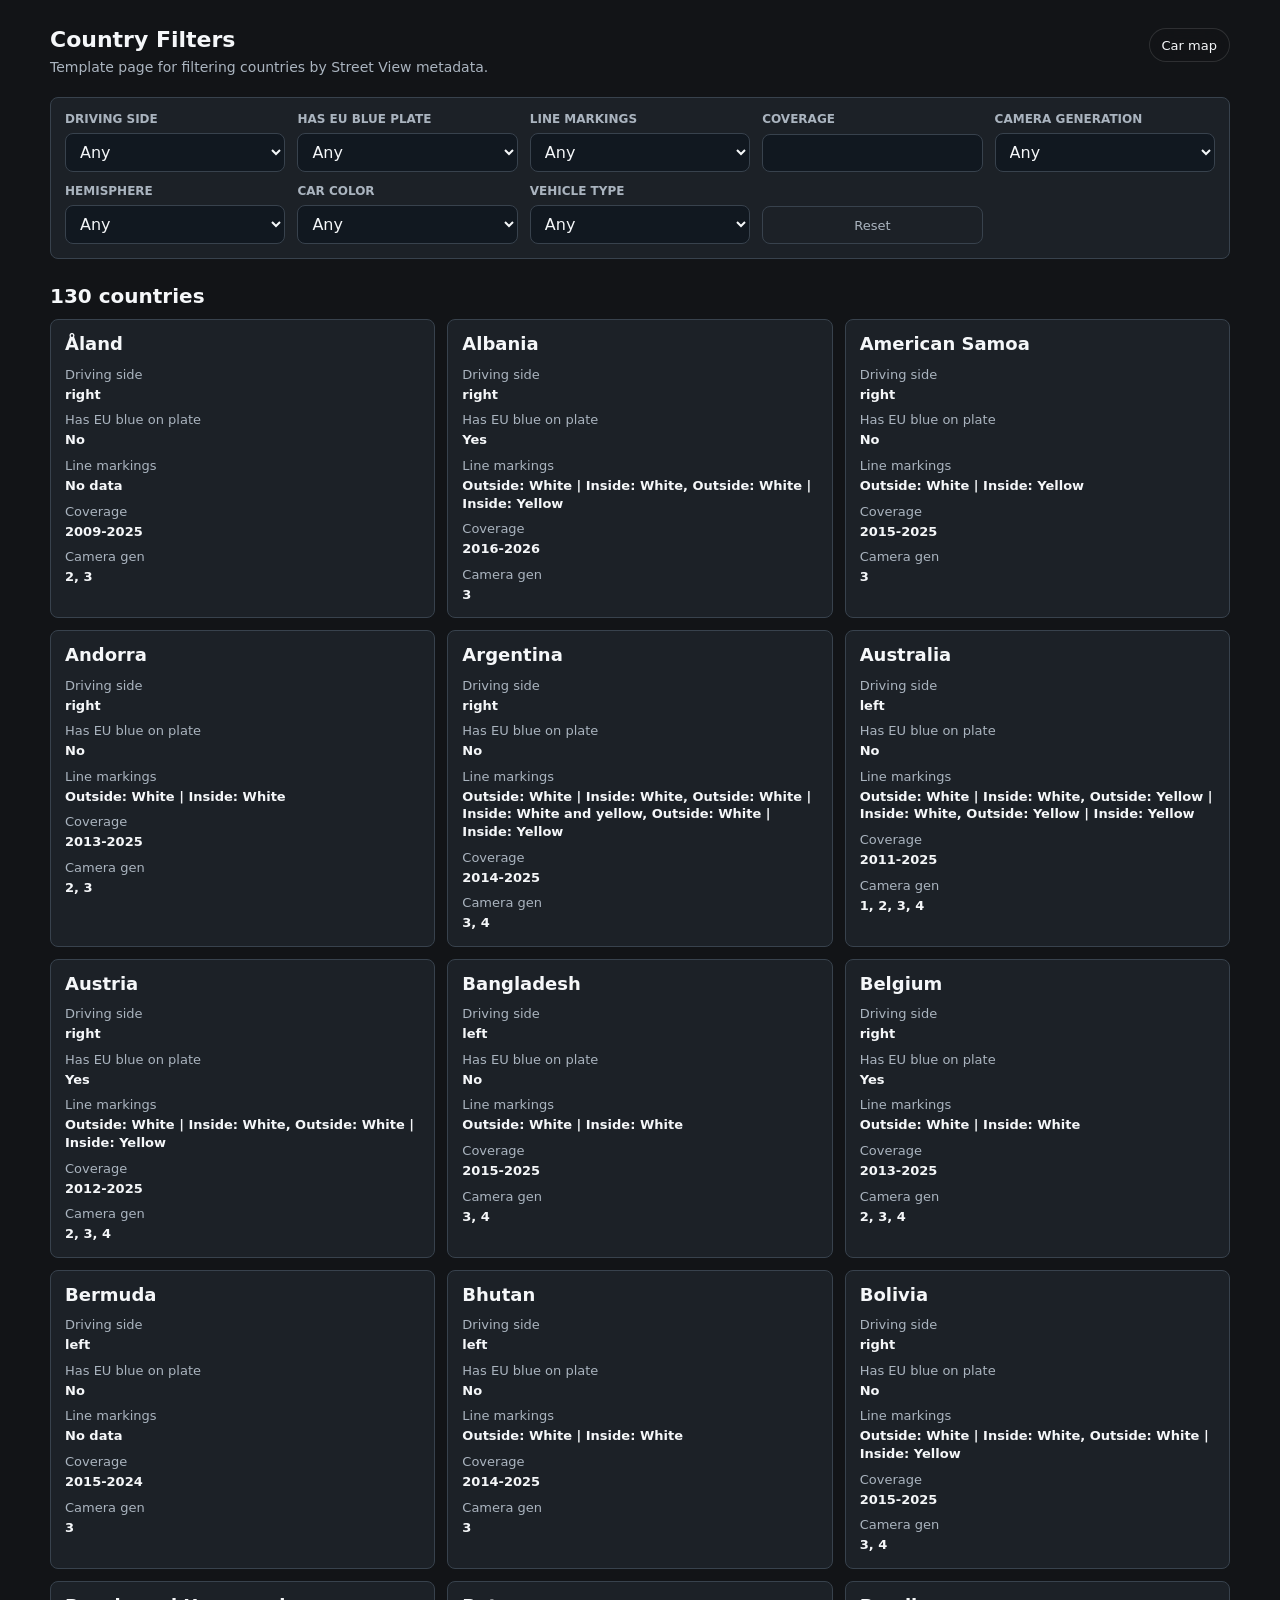
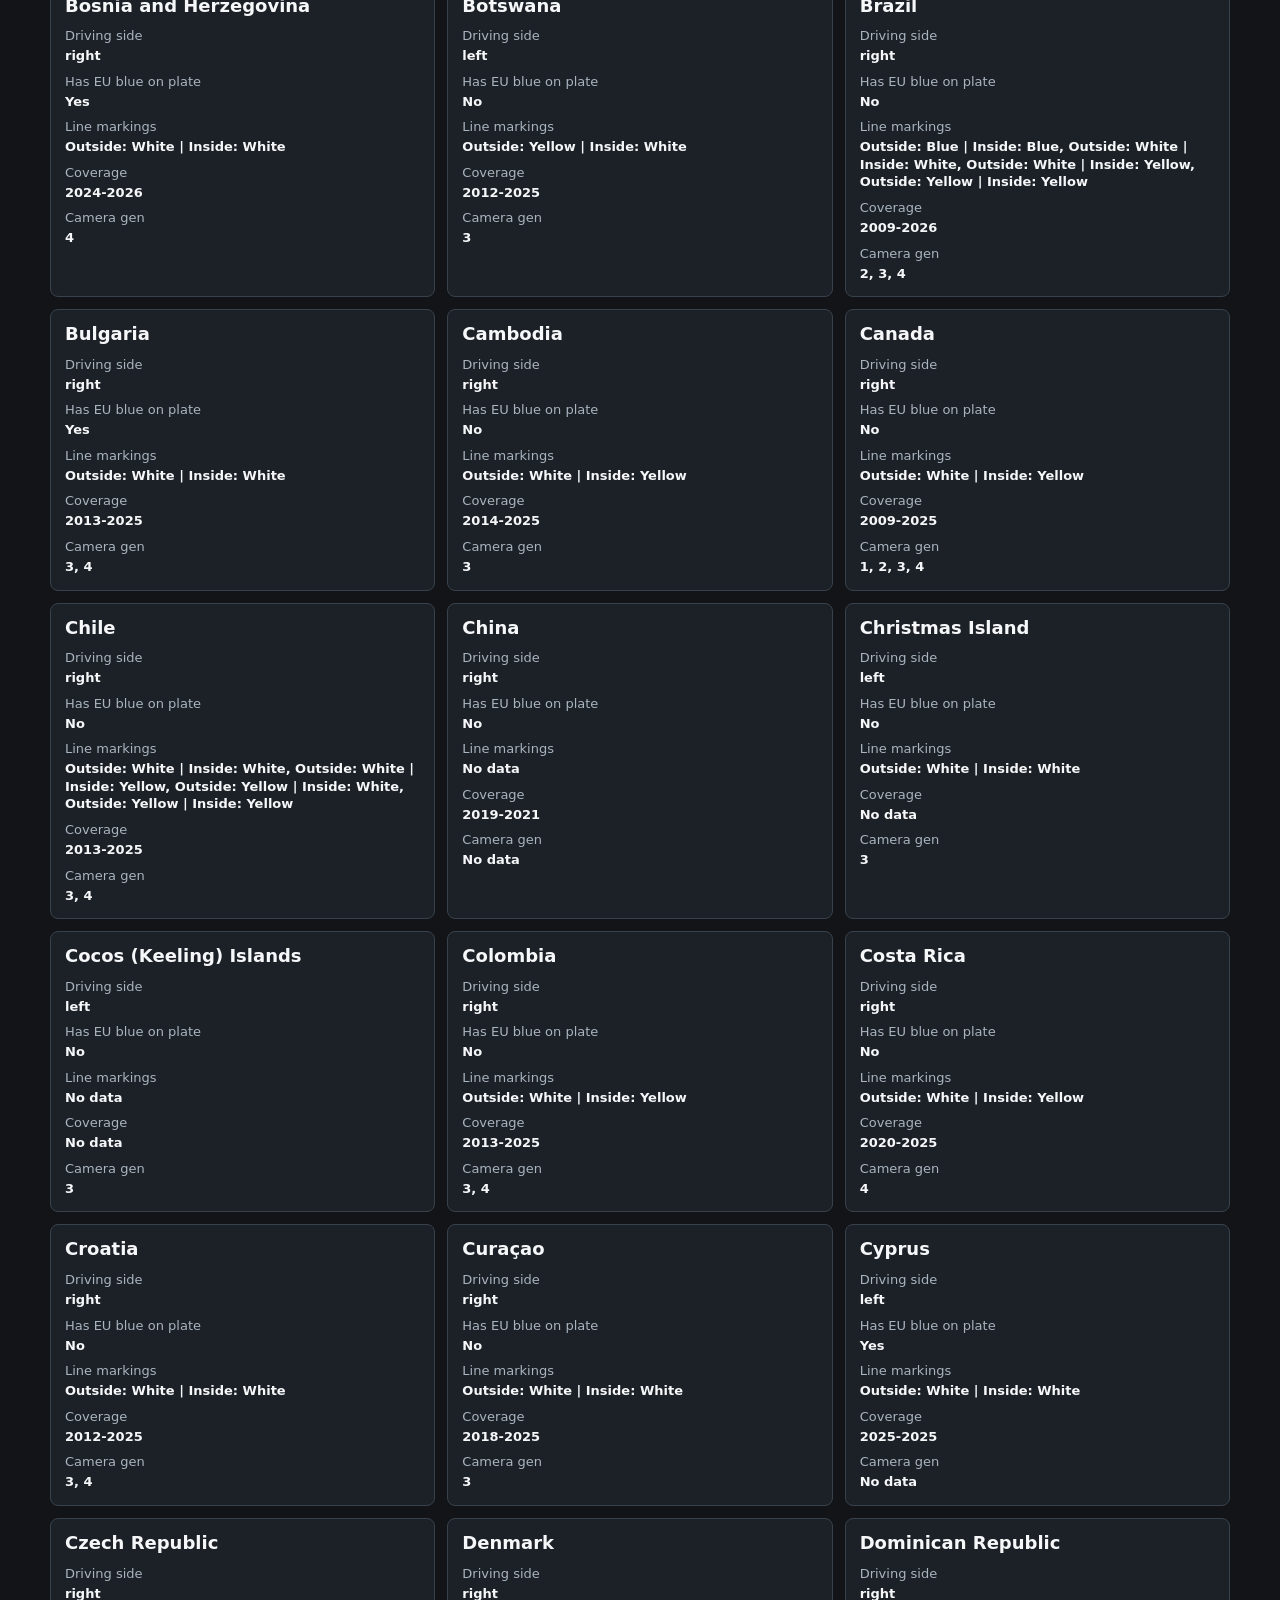
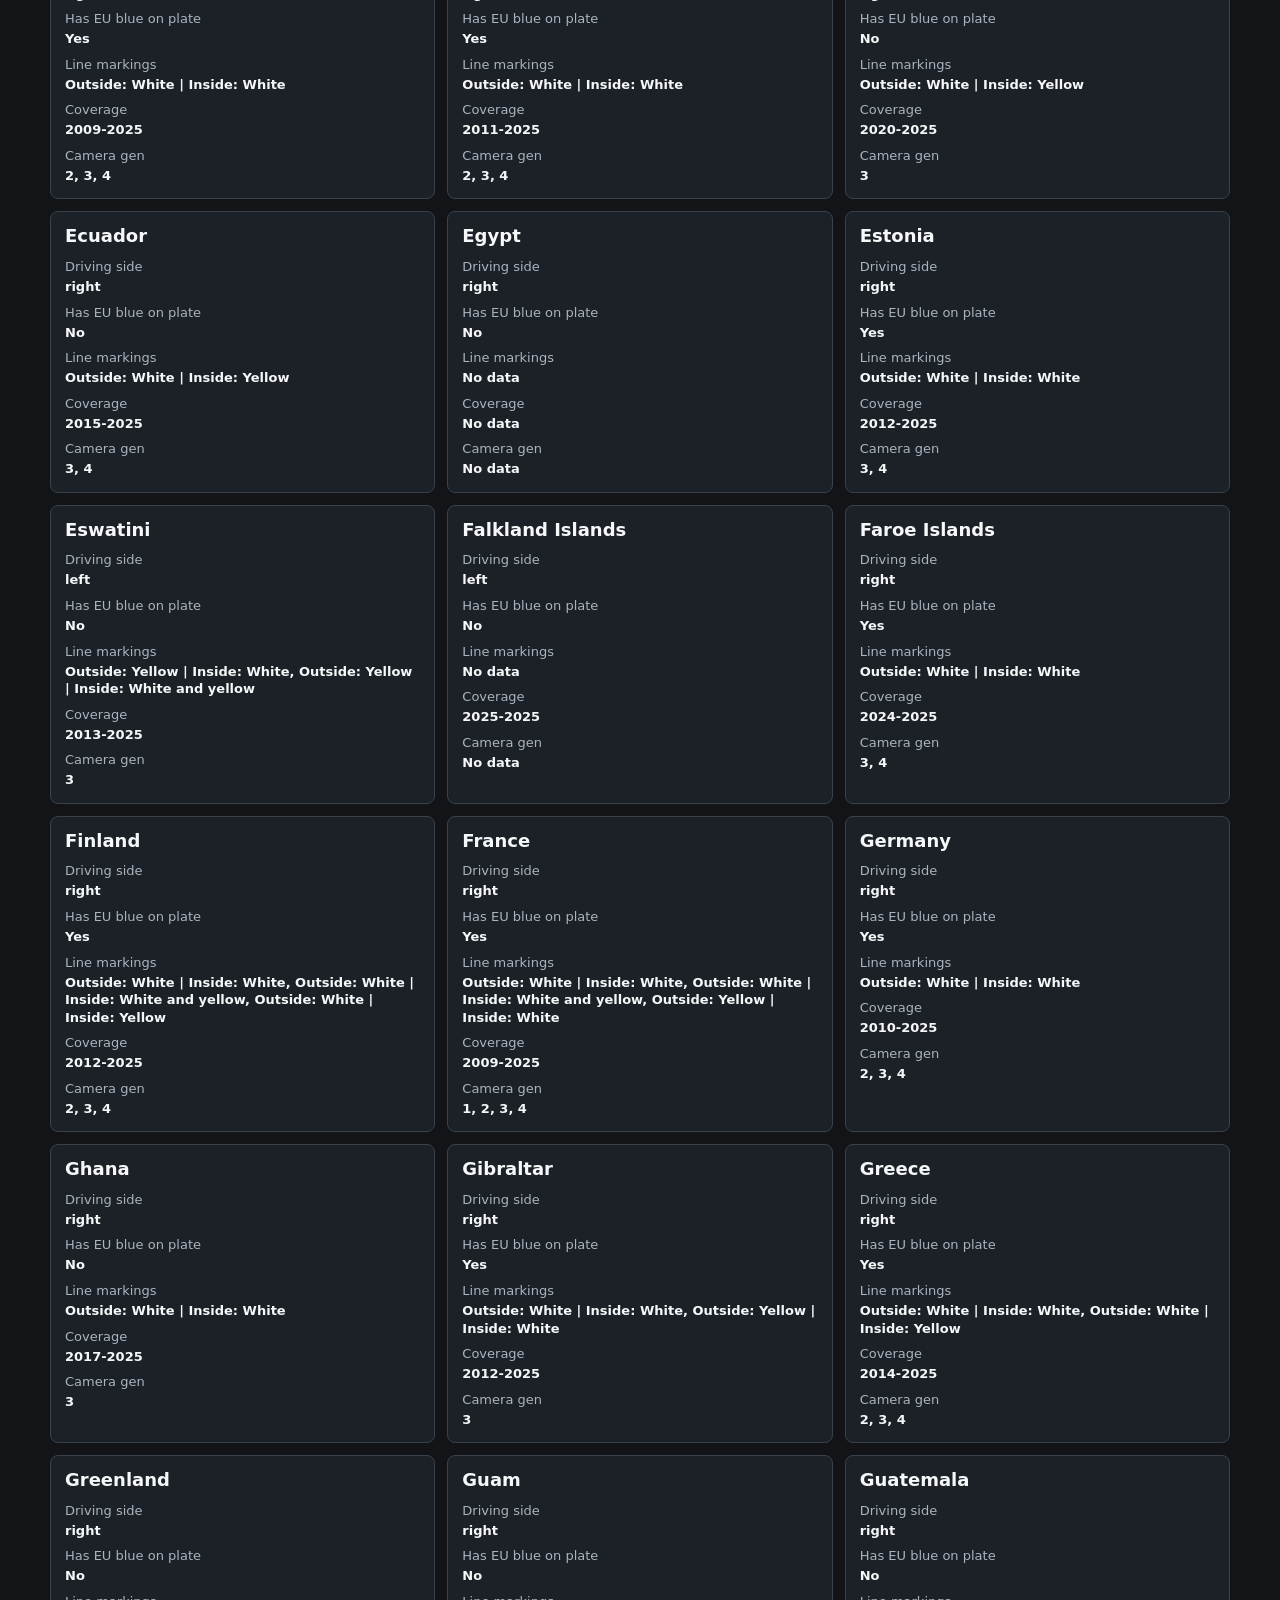
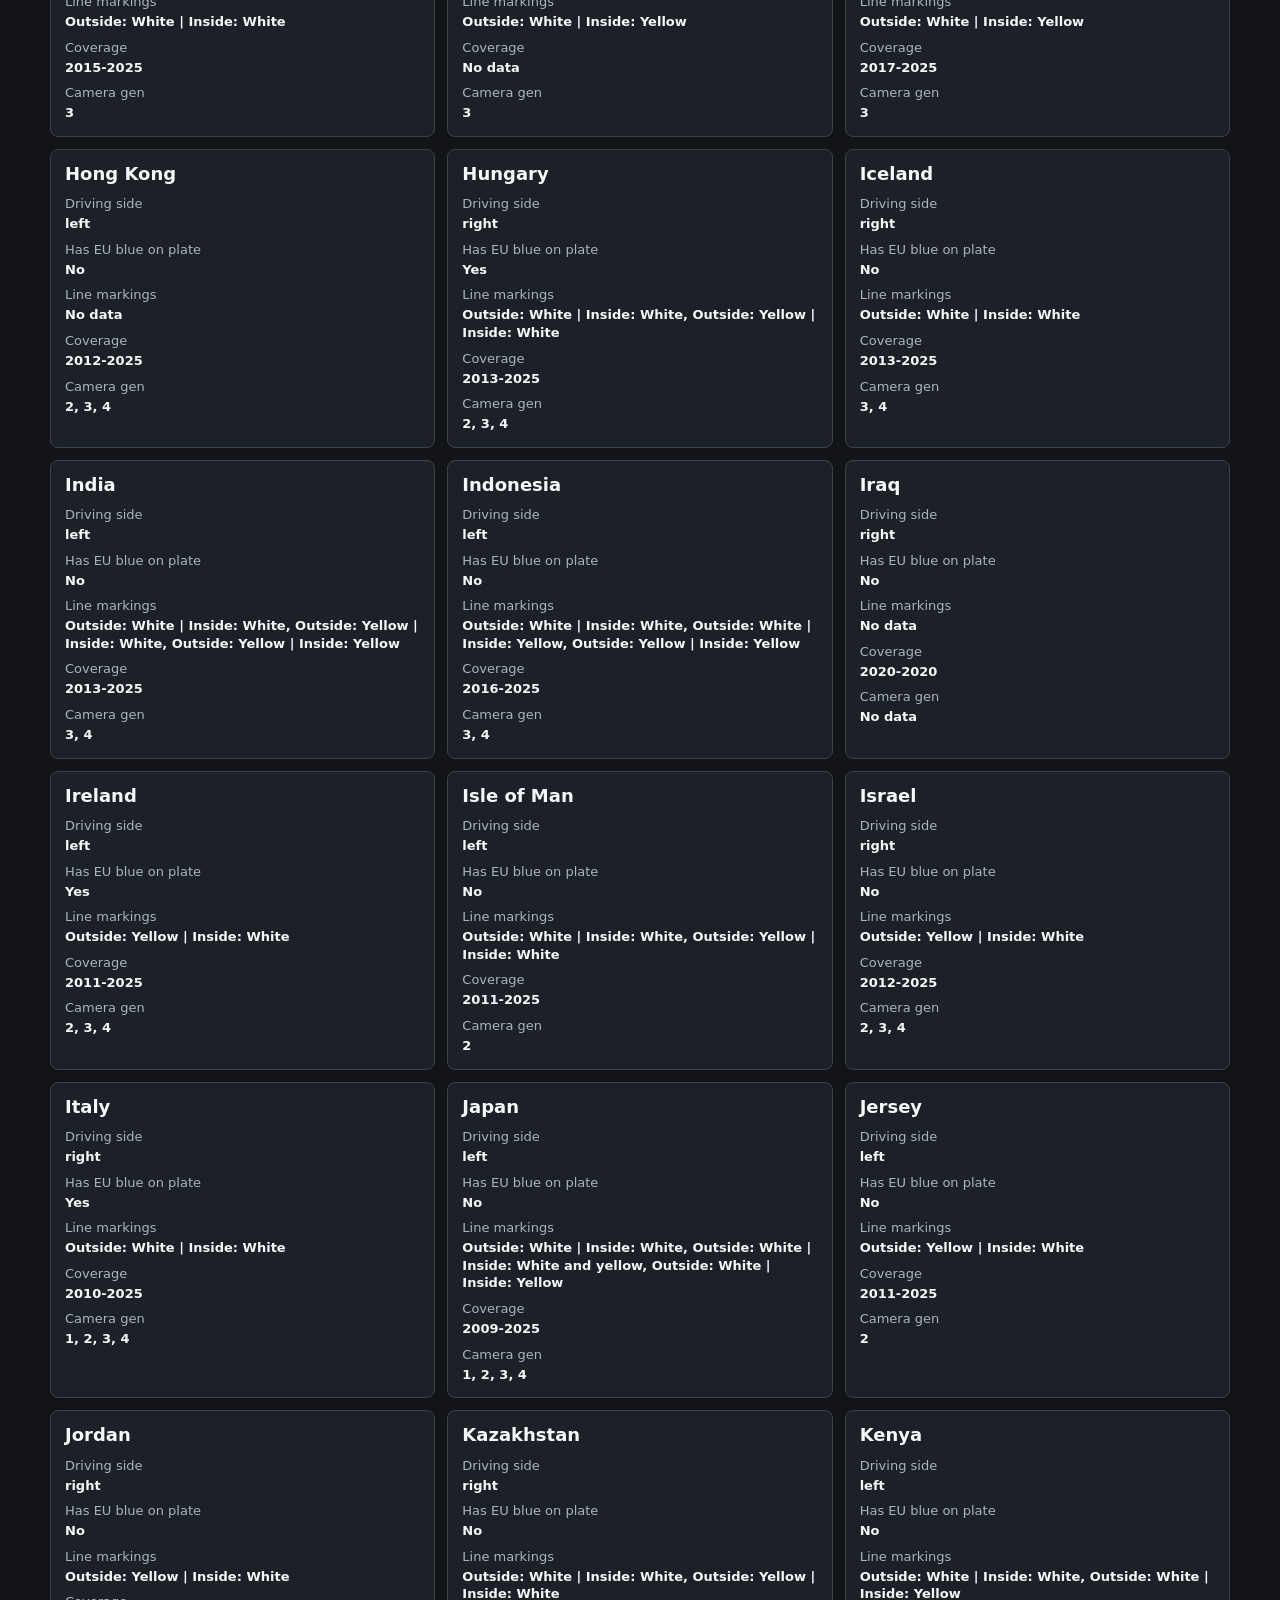
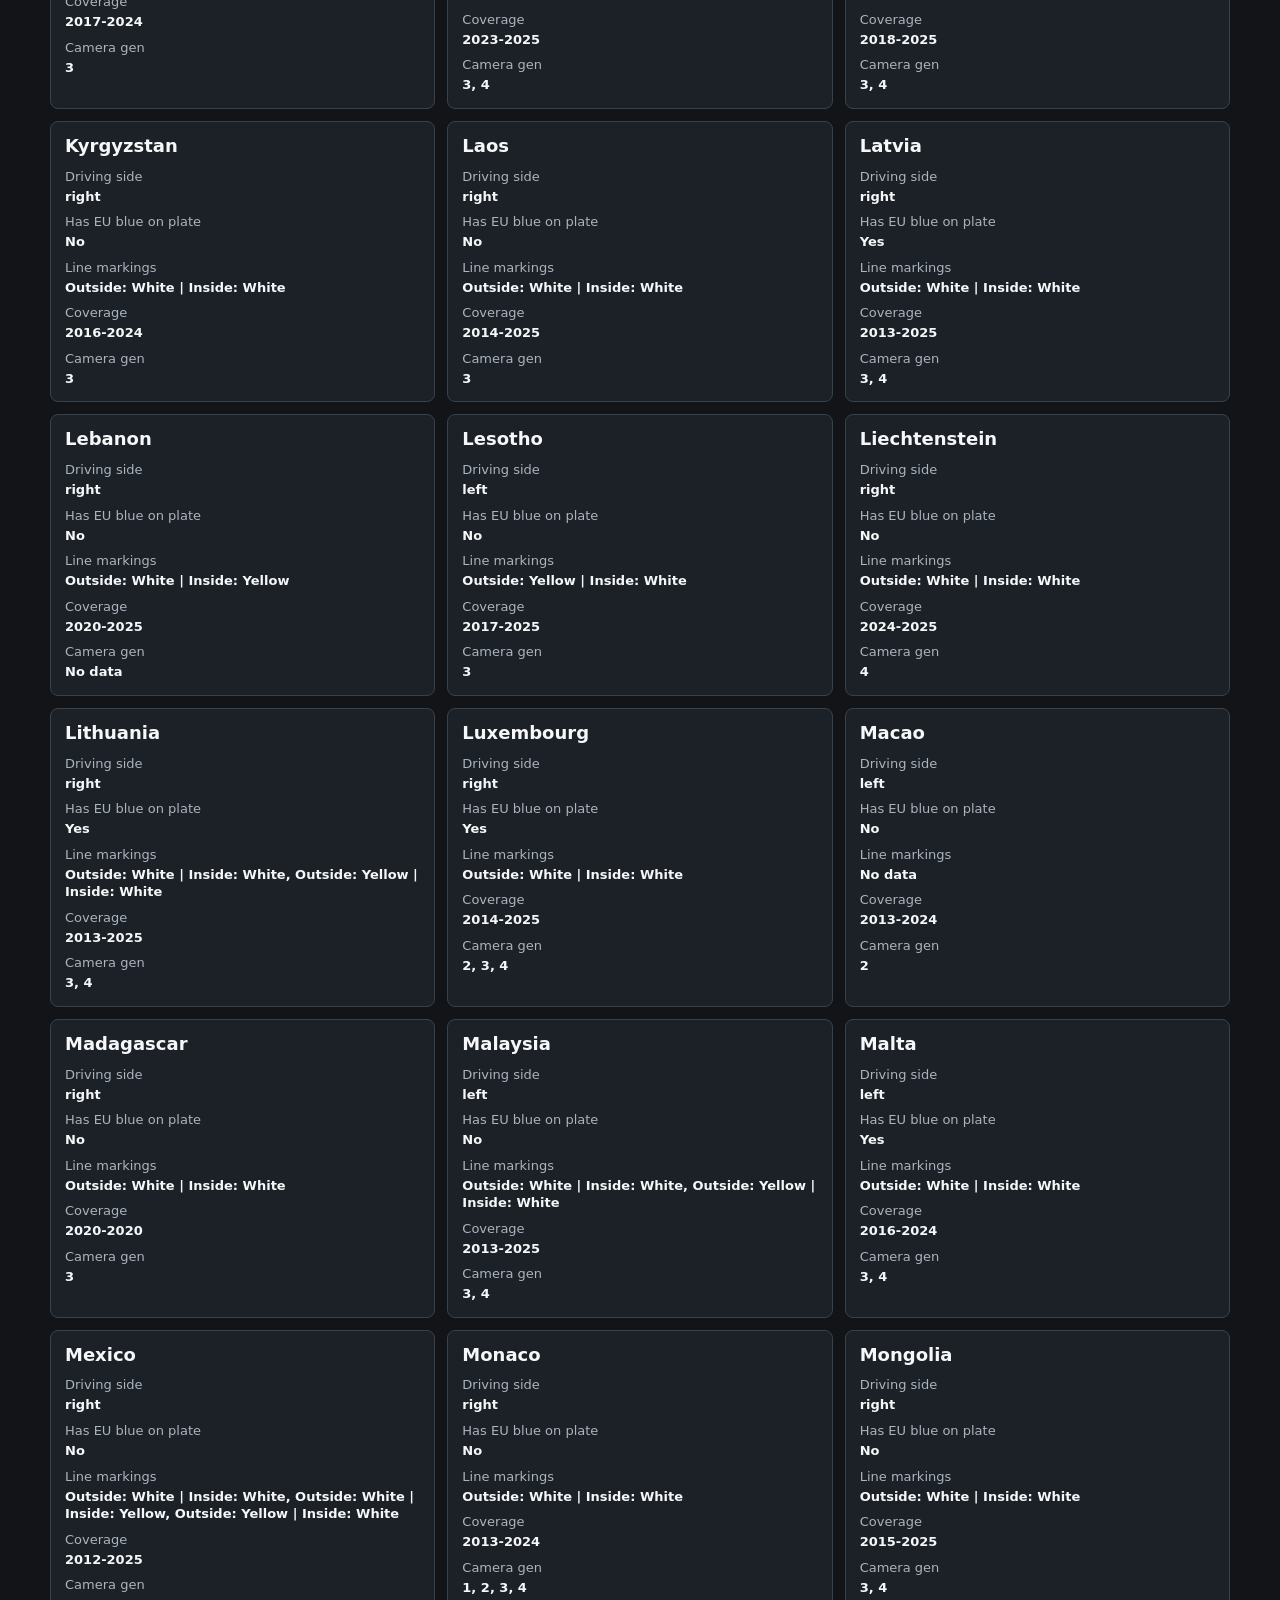
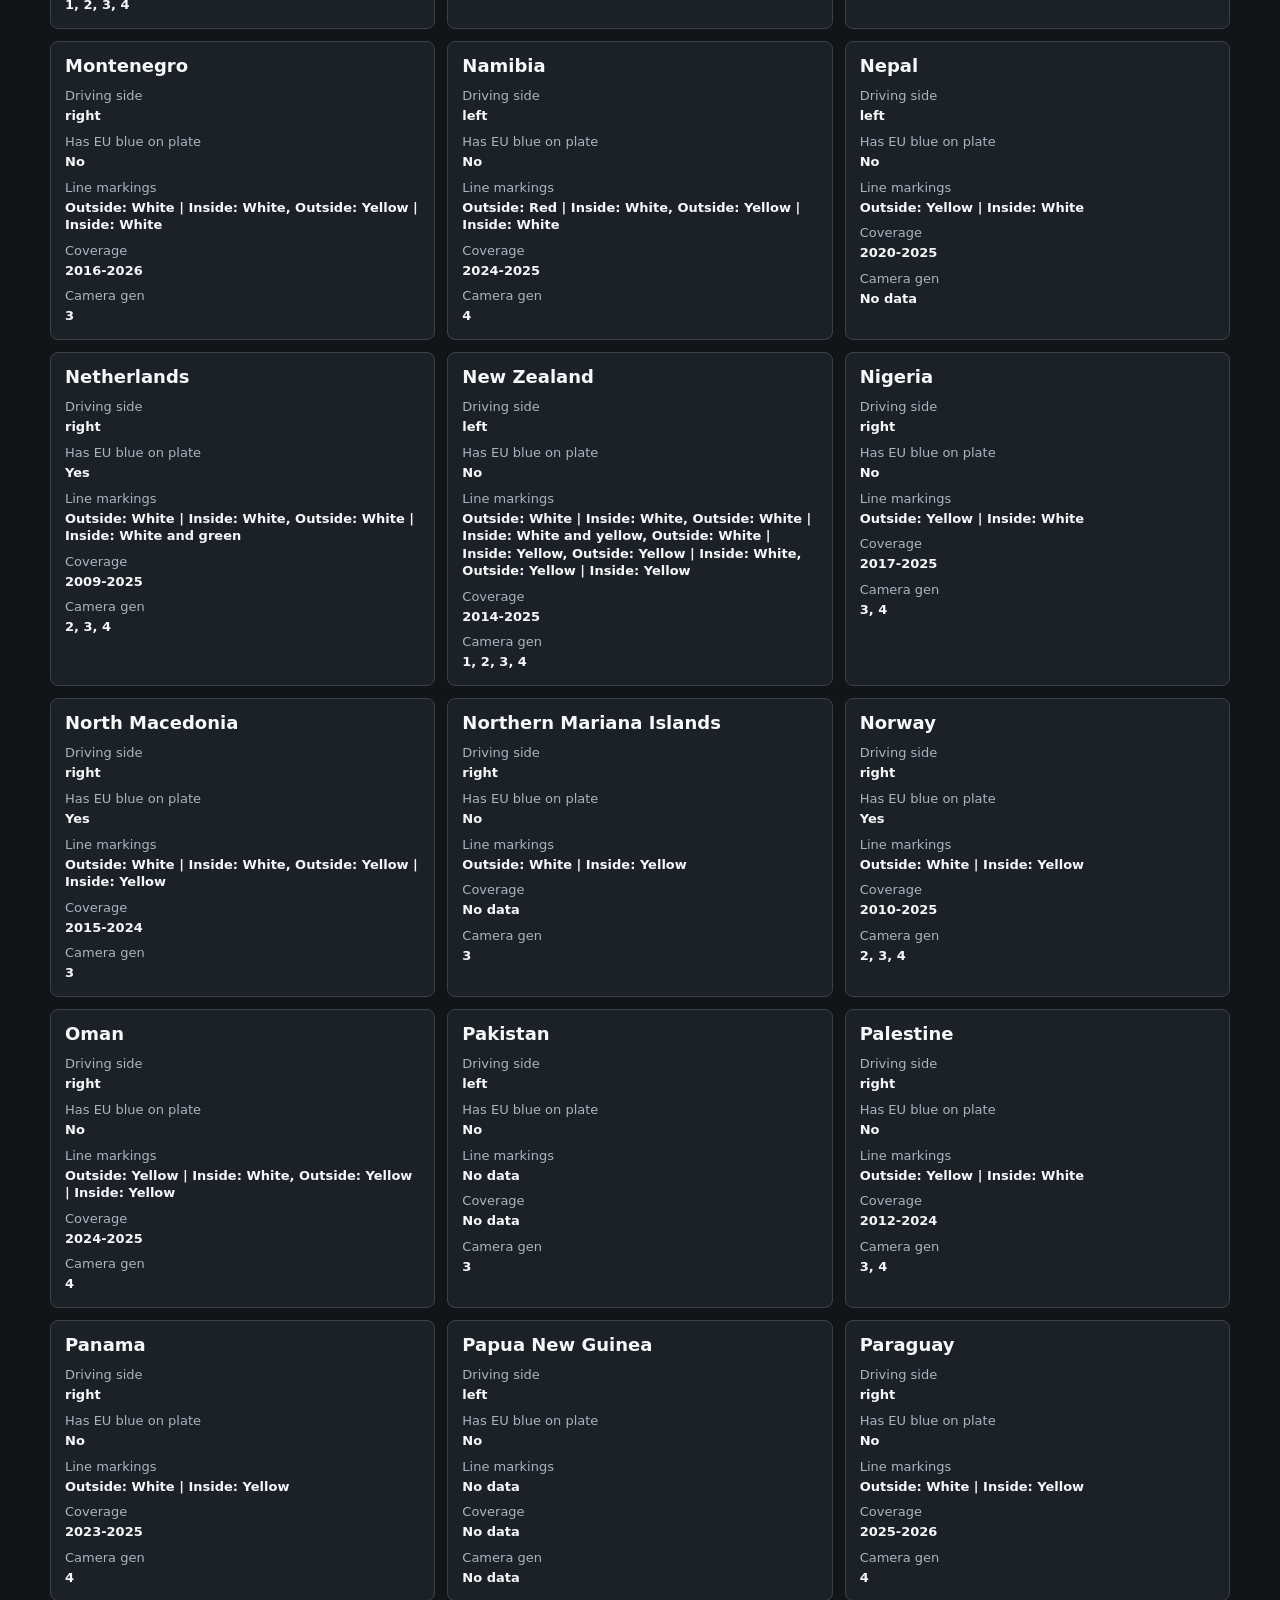
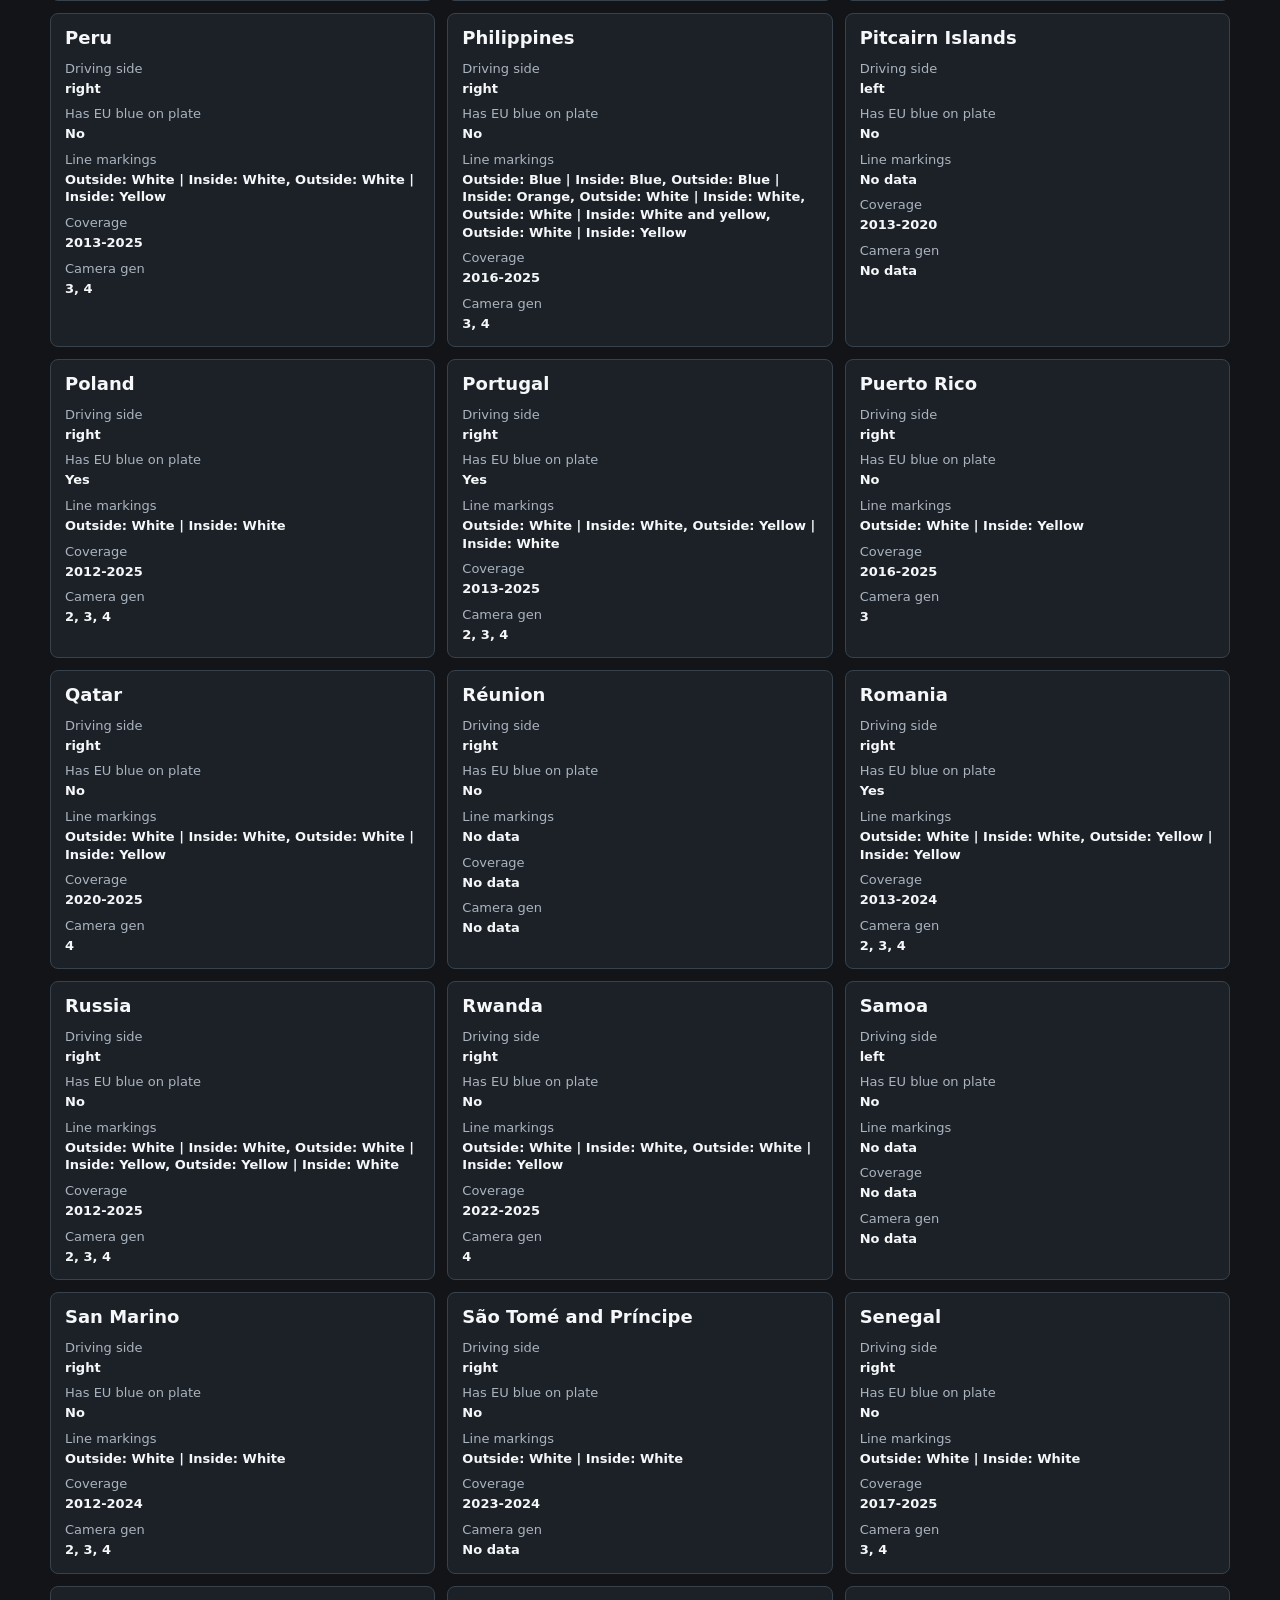
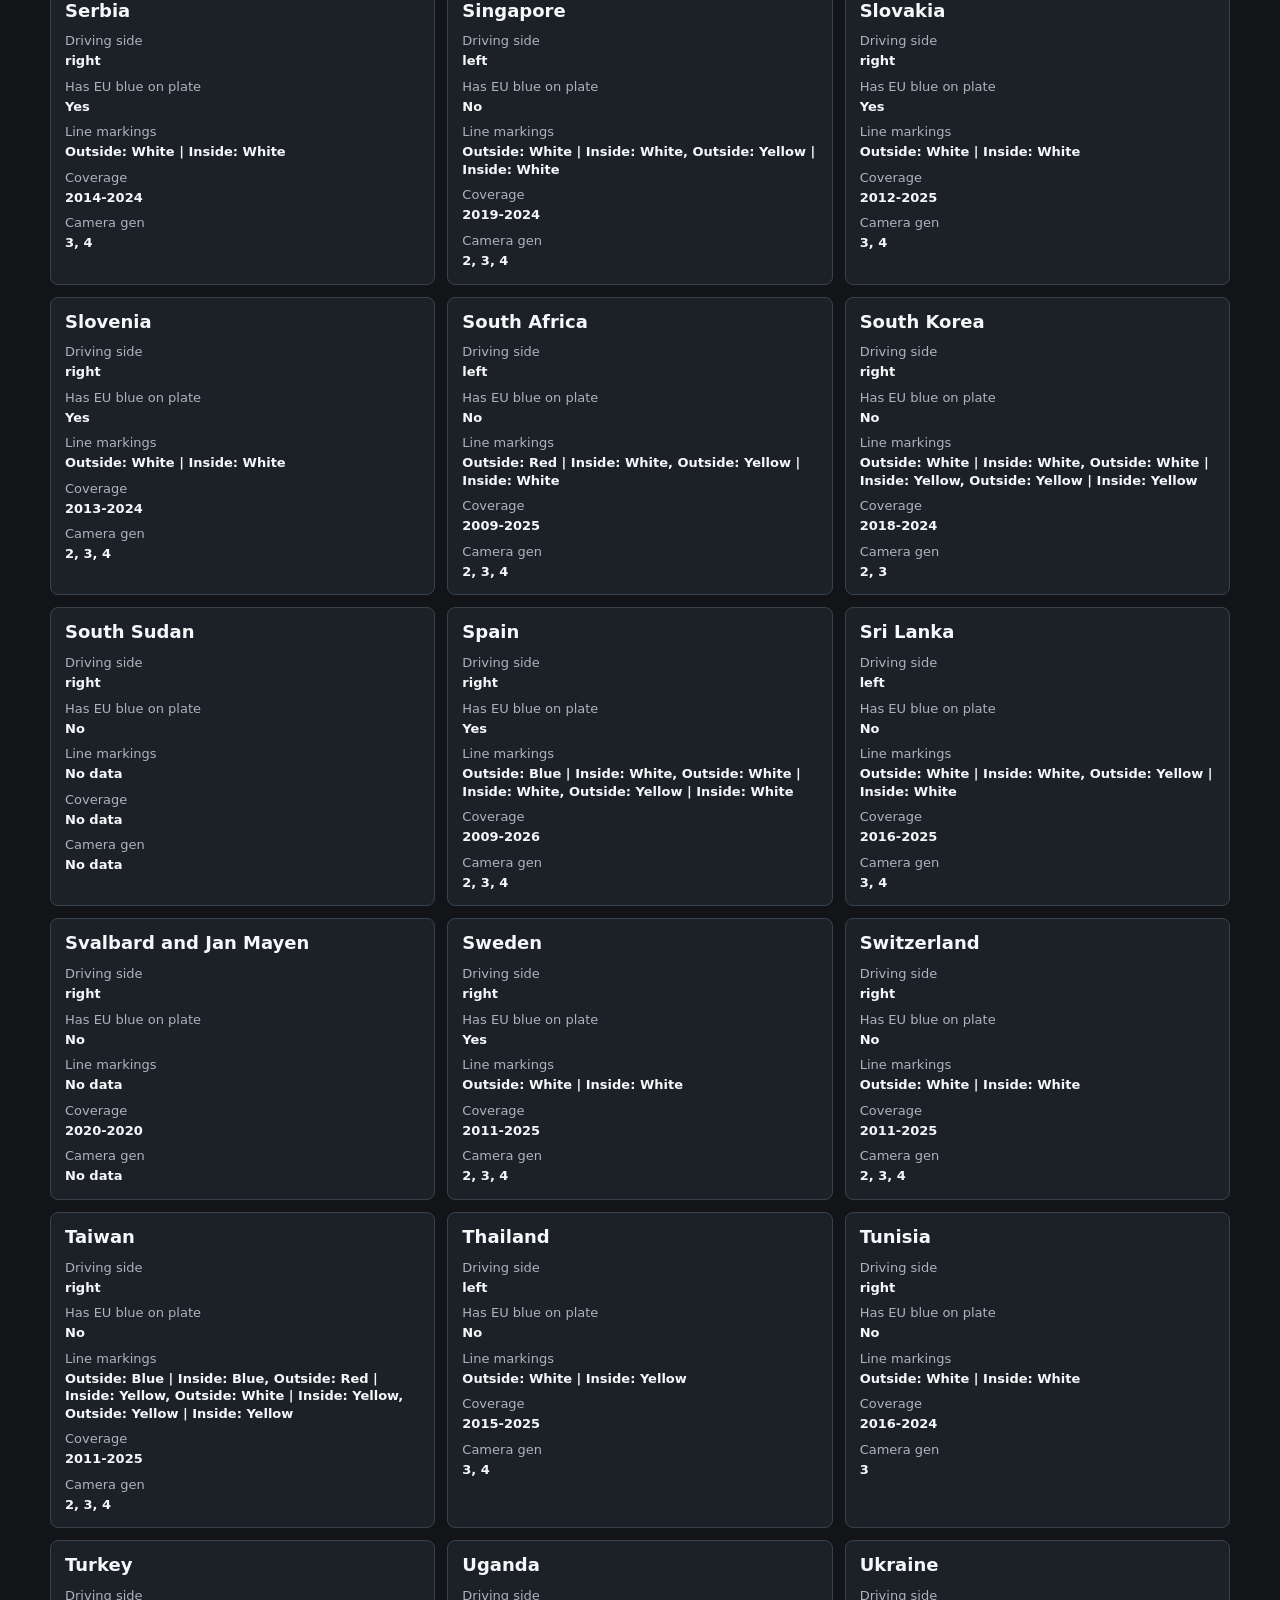
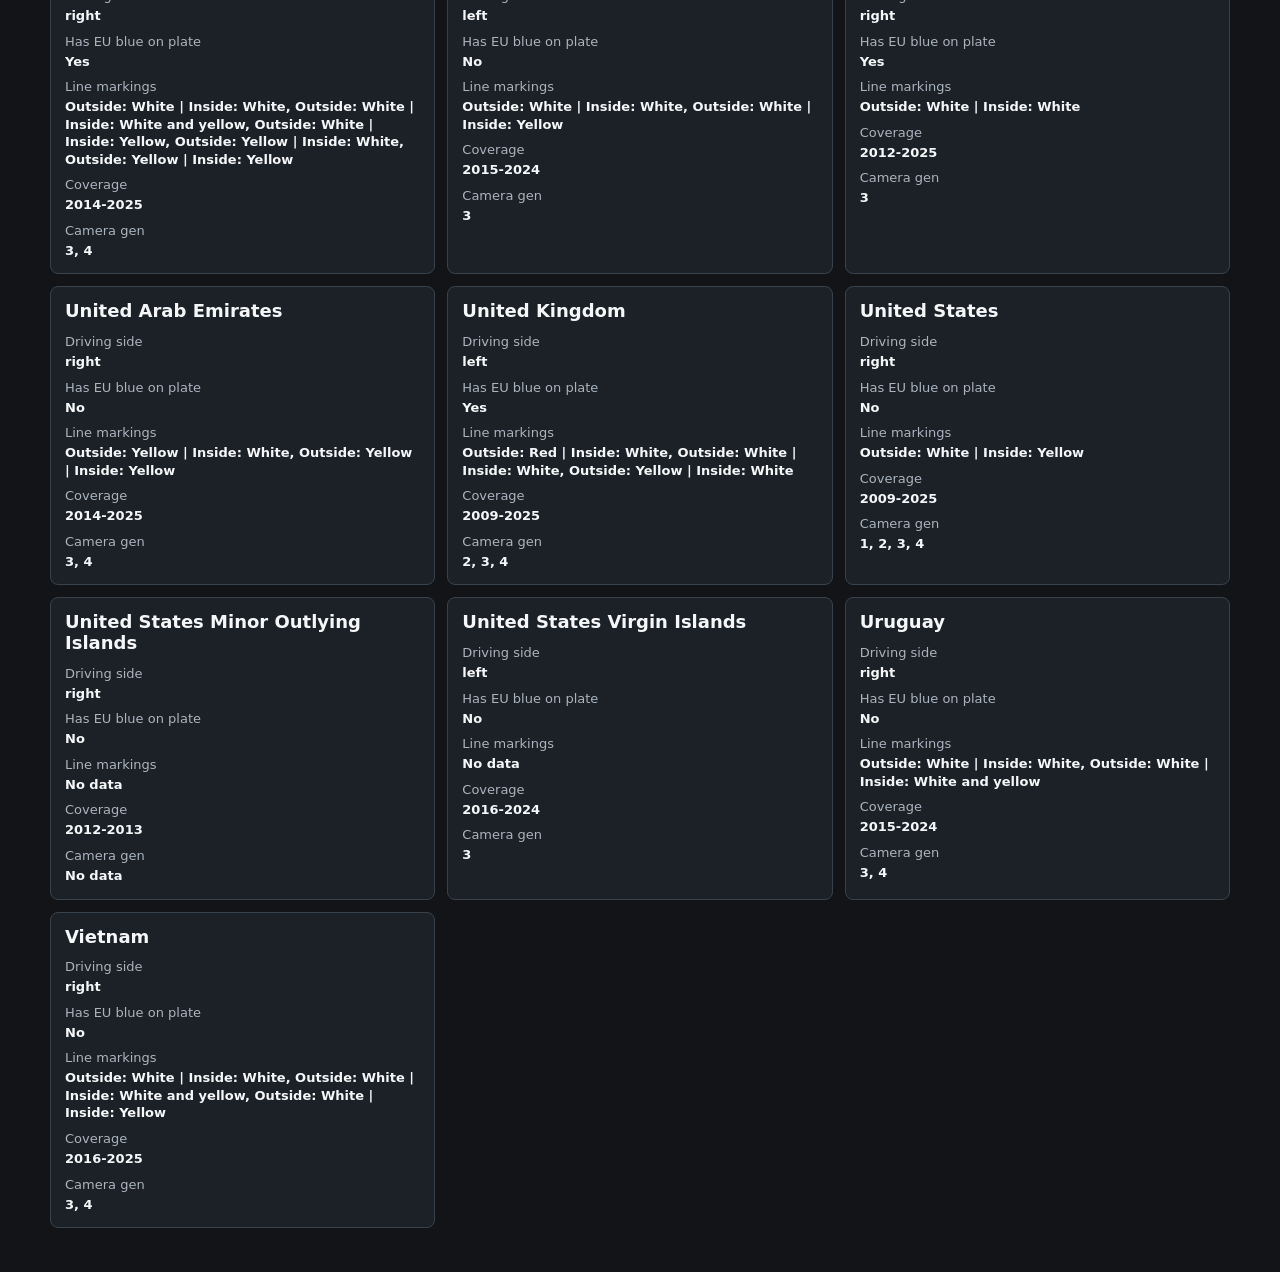
==== filters.html @ 784d9d86 "Add filtering data about cars, add reset button to filters" ====
<!doctype html>
<html lang="en">
  <head>
    <meta charset="utf-8">
    <meta name="viewport" content="width=device-width, initial-scale=1">
    <title>Country Filters</title>
    <link rel="stylesheet" href="styles.css">
  </head>
  <body class="filters-page">
    <main class="filters-shell">
      <header class="filters-header">
        <div>
          <h1>Country Filters</h1>
          <p>Template page for filtering countries by Street View metadata.</p>
        </div>
        <a class="nav-link" href="index.html">Car map</a>
      </header>

      <section class="filter-bar" aria-label="Country filters">
        <label>
          <span>Driving side</span>
          <select id="drivingSideFilter">
            <option value="any">Any</option>
            <option value="left">Left</option>
            <option value="right">Right</option>
          </select>
        </label>

        <label>
          <span>Has EU blue plate</span>
          <select id="euPlateFilter">
            <option value="any">Any</option>
            <option value="yes">Yes</option>
            <option value="no">No</option>
            <option value="unknown">Unknown</option>
          </select>
        </label>

        <label>
          <span>Line markings</span>
          <select id="lineMarkingFilter">
            <option value="any">Any</option>
          </select>
        </label>

        <label>
          <span>Coverage</span>
          <input id="year" type="number" min="2009" max="2026" value="">
        </label>

        <label>
          <span>Camera generation</span>
          <select id="cameraGenerationFilter">
            <option value="any">Any</option>
            <option value="1">Gen 1</option>
            <option value="2">Gen 2</option>
            <option value="3">Gen 3</option>
            <option value="4">Gen 4</option>
          </select>
        </label>

        <label>
          <span>Hemisphere</span>
          <select id="hemisphereFilter">
            <option value="any">Any</option>
            <option value="north">Northern</option>
            <option value="south">Southern</option>
          </select>
        </label>

        <label>
          <span>Car color</span>
          <select id="carColorFilter">
            <option value="any">Any</option>
            <option value="white">White</option>
            <option value="black">Black</option>
            <option value="red">Red</option>
            <option value="blue">Blue</option>
            <option value="gray">Gray</option>
            <option value="striped">Striped</option>
          </select>
        </label>

        <label>
          <span>Vehicle type</span>
          <select id="vehicleTypeFilter">
            <option value="any">Any</option>
            <option value="car">Car</option>
            <option value="truck">Truck / Pickup</option>
            <option value="suv">SUV</option>
          </select>
        </label>

        <button type="button" id="resetFilters">Reset</button>
      </section>

      <section class="results-heading">
        <h2 id="resultCount">0 countries</h2>
      </section>

      <section class="country-results" id="countryResults" aria-live="polite"></section>
    </main>

    <script src="filters-data.js"></script>
    <script src="filters.js"></script>
  </body>
</html>
---- styles.css ----
:root {
  color-scheme: dark;
  --bg: #121417;
  --panel: #1c2127;
  --panel-strong: #252c34;
  --text: #f5f7f9;
  --muted: #aab4bf;
  --line: #38424d;
  --land: #314252;
  --land-hit: #2f8f83;
  --land-hover: #f4c95d;
  --water: #0d1822;
  --shadow: 0 20px 60px rgba(0, 0, 0, 0.28);
}

* {
  box-sizing: border-box;
}

body {
  margin: 0;
  min-height: 100vh;
  overflow: hidden;
  background: var(--bg);
  color: var(--text);
  font-family: Inter, ui-sans-serif, system-ui, -apple-system, BlinkMacSystemFont, "Segoe UI", sans-serif;
}

.app-shell {
  display: grid;
  grid-template-columns: minmax(0, 1fr) 390px;
  height: 100vh;
  min-height: 100vh;
  overflow: hidden;
}

.map-panel {
  position: relative;
  min-width: 0;
  background: var(--water);
}

.topbar {
  position: absolute;
  z-index: 800;
  top: 18px;
  left: 18px;
  right: 18px;
  display: flex;
  align-items: flex-start;
  justify-content: space-between;
  gap: 18px;
  pointer-events: none;
}

.top-actions {
  display: flex;
  align-items: center;
  gap: 10px;
  pointer-events: auto;
}

.nav-link {
  display: inline-flex;
  align-items: center;
  justify-content: center;
  min-height: 34px;
  border: 1px solid rgba(255, 255, 255, 0.12);
  border-radius: 999px;
  padding: 8px 12px;
  background: rgba(18, 20, 23, 0.72);
  color: var(--text);
  font-size: 13px;
  line-height: 1;
  text-decoration: none;
  white-space: nowrap;
  backdrop-filter: blur(14px);
}

.nav-link:hover {
  border-color: rgba(244, 201, 93, 0.62);
  color: #ffe08a;
}

h1,
h2,
p {
  margin: 0;
}

h1 {
  font-size: 22px;
  line-height: 1.1;
  letter-spacing: 0;
}

.topbar p {
  margin-top: 6px;
  color: var(--muted);
  font-size: 14px;
}

.stat,
.count {
  flex: 0 0 auto;
  border: 1px solid rgba(255, 255, 255, 0.12);
  background: rgba(18, 20, 23, 0.72);
  color: var(--text);
  border-radius: 999px;
  padding: 8px 12px;
  font-size: 13px;
  line-height: 1;
  white-space: nowrap;
  backdrop-filter: blur(14px);
}

#map {
  width: 100%;
  height: 100vh;
  background: var(--water);
}

.leaflet-container {
  background: var(--water);
  font: inherit;
}

.leaflet-zoom-animated {
  transition-timing-function: cubic-bezier(0.22, 0.61, 0.36, 1);
}

.leaflet-interactive {
  cursor: pointer;
}

.leaflet-control-attribution {
  background: rgba(18, 20, 23, 0.72);
  color: var(--muted);
}

.leaflet-control-attribution a {
  color: var(--text);
}

.territory-overlay {
  position: absolute;
  inset: 0;
  z-index: 950;
  pointer-events: none;
}

.territory-marker {
  position: absolute;
  top: 0;
  left: 0;
  display: grid;
  place-items: center;
  width: 36px;
  height: 36px;
  border: 0;
  padding: 0;
  border-radius: 999px;
  background: rgba(255, 223, 126, 0.28);
  cursor: pointer;
  filter: drop-shadow(0 5px 14px rgba(0, 0, 0, 0.52));
  pointer-events: auto;
  touch-action: manipulation;
}

.territory-dot {
  display: block;
  flex: 0 0 auto;
  width: 20px;
  height: 20px;
  border: 3px solid #121417;
  border-radius: 999px;
  background: #ffdf7e;
  box-shadow: 0 0 0 2px rgba(255, 255, 255, 0.82);
}

.territory-marker.is-selected .territory-dot {
  border-color: #ffffff;
  background: #f4c95d;
  box-shadow: 0 0 0 3px rgba(244, 201, 93, 0.46);
}

.territory-marker.is-selected {
  background: rgba(244, 201, 93, 0.42);
}

.vehicle-panel {
  position: relative;
  z-index: 2000;
  display: flex;
  flex-direction: column;
  min-width: 0;
  min-height: 0;
  height: 100vh;
  padding: 22px;
  border-left: 1px solid var(--line);
  background: var(--panel);
  box-shadow: var(--shadow);
  overflow: hidden;
}

.sheet-handle {
  display: none;
}

.panel-heading {
  flex: 0 0 auto;
  display: flex;
  align-items: flex-start;
  justify-content: space-between;
  gap: 16px;
  padding-bottom: 18px;
  border-bottom: 1px solid var(--line);
}

.place-filters {
  flex: 0 0 auto;
  display: flex;
  gap: 8px;
  overflow-x: auto;
  overscroll-behavior-x: contain;
  padding: 14px 0 0;
  scrollbar-width: thin;
  scroll-behavior: smooth;
  -webkit-overflow-scrolling: touch;
}

.place-filter {
  flex: 0 0 auto;
  border: 1px solid var(--line);
  border-radius: 999px;
  padding: 8px 11px;
  background: rgba(255, 255, 255, 0.04);
  color: var(--text);
  font: inherit;
  font-size: 13px;
  line-height: 1;
  cursor: pointer;
  white-space: nowrap;
}

.place-filter.is-active {
  border-color: rgba(244, 201, 93, 0.82);
  background: rgba(244, 201, 93, 0.18);
  color: #ffe08a;
}

.place-filter:active {
  transform: translateY(1px);
}

.eyebrow {
  color: var(--muted);
  font-size: 12px;
  font-weight: 700;
  letter-spacing: 0.08em;
  text-transform: uppercase;
}

h2 {
  margin-top: 5px;
  font-size: 28px;
  line-height: 1.05;
  letter-spacing: 0;
}

.gallery {
  flex: 1 1 auto;
  min-height: 0;
  overflow: auto;
  display: grid;
  grid-template-columns: 1fr;
  gap: 14px;
  padding-top: 18px;
  padding-right: 4px;
}

.vehicle-card {
  flex: 0 0 auto;
  border: 1px solid var(--line);
  border-radius: 8px;
  background: var(--panel-strong);
}

.vehicle-card img {
  display: block;
  width: 100%;
  height: 220px;
  object-fit: cover;
  background: #111820;
}

.vehicle-card a {
  display: flex;
  align-items: center;
  justify-content: space-between;
  gap: 10px;
  min-height: 42px;
  padding: 10px 12px;
  color: var(--text);
  text-decoration: none;
  font-size: 14px;
}

.vehicle-card a:hover {
  background: rgba(244, 201, 93, 0.12);
}

.vehicle-card span {
  color: var(--muted);
}

.message-card {
  padding: 16px;
  color: var(--muted);
}

@media (max-width: 900px) {
  body {
    overflow: hidden;
  }

  .app-shell {
    display: block;
    height: 100vh;
    min-height: 100vh;
    overflow: hidden;
  }

  #map {
    height: 100vh;
  }

  .vehicle-panel {
    position: fixed;
    z-index: 5000;
    right: 0;
    bottom: 0;
    left: 0;
    height: min(82vh, 720px);
    min-height: 320px;
    padding: 0 16px 16px;
    border-top: 1px solid var(--line);
    border-left: 0;
    border-radius: 14px 14px 0 0;
    box-shadow: 0 -18px 50px rgba(0, 0, 0, 0.36);
    transform: translateY(calc(100% - 52px));
    transition: transform 180ms ease;
    overflow: hidden;
  }

  .vehicle-panel.is-open {
    transform: translateY(0);
  }

  .vehicle-panel.is-dragging {
    transition: none;
  }

  .sheet-handle {
    display: flex;
    flex: 0 0 52px;
    align-items: center;
    justify-content: center;
    width: 100%;
    border: 0;
    padding: 0;
    background: transparent;
    cursor: grab;
    touch-action: none;
  }

  .sheet-handle:active {
    cursor: grabbing;
  }

  .sheet-handle span {
    display: block;
    width: 48px;
    height: 5px;
    border-radius: 999px;
    background: #687582;
  }

  .panel-heading {
    padding-bottom: 14px;
  }

  .gallery {
    max-height: none;
    padding-bottom: 10px;
    overscroll-behavior: contain;
    -webkit-overflow-scrolling: touch;
  }

  .vehicle-card img {
    height: 230px;
  }

  .territory-marker {
    width: 44px;
    height: 44px;
  }

  .territory-dot {
    width: 24px;
    height: 24px;
  }
}

@media (max-width: 560px) {
  .topbar {
    align-items: stretch;
    flex-direction: column;
    gap: 10px;
  }

  .stat {
    width: max-content;
  }

  .top-actions {
    align-items: flex-start;
    flex-direction: column;
    gap: 8px;
  }

  h1 {
    font-size: 20px;
  }

  h2 {
    font-size: 24px;
  }

  .vehicle-panel {
    height: 84vh;
    padding: 0 12px 12px;
  }

  .topbar p {
    font-size: 13px;
  }

  .vehicle-card img {
    height: 220px;
  }
}

.filters-page {
  overflow: auto;
}

.filters-shell {
  width: min(1180px, calc(100% - 32px));
  margin: 0 auto;
  padding: 28px 0 44px;
}

.filters-header {
  display: flex;
  align-items: flex-start;
  justify-content: space-between;
  gap: 20px;
  margin-bottom: 22px;
}

.filters-header p {
  margin-top: 7px;
  color: var(--muted);
  font-size: 14px;
}

.filter-bar {
  display: grid;
  grid-template-columns: repeat(5, minmax(130px, 1fr));
  gap: 12px;
  padding: 14px;
  border: 1px solid var(--line);
  border-radius: 8px;
  background: var(--panel);
}

.filter-bar label {
  display: grid;
  gap: 7px;
  min-width: 0;
}

.filter-bar span {
  color: var(--muted);
  font-size: 12px;
  font-weight: 700;
  text-transform: uppercase;
}

.filter-bar select,
.filter-bar input {
  width: 100%;
  min-height: 38px;
  align-items: center;
  border: 1px solid var(--line);
  border-radius: 8px;
  padding: 8px 10px;
  background: #111820;
  color: var(--text);
  font: inherit;
}

.filter-bar button {
  align-self: end;
  min-height: 38px;
  border: 1px solid var(--line);
  border-radius: 8px;
  padding: 8px 16px;
  background: transparent;
  color: var(--muted);
  font: inherit;
  font-size: 13px;
  cursor: pointer;
  transition: border-color 0.15s, color 0.15s;
}

.filter-bar button:hover {
  border-color: var(--text);
  color: var(--text);
}

.results-heading {
  display: flex;
  align-items: center;
  justify-content: space-between;
  margin: 22px 0 12px;
}

.results-heading h2 {
  font-size: 20px;
}

.country-results {
  display: grid;
  grid-template-columns: repeat(3, minmax(0, 1fr));
  gap: 12px;
}

.country-card {
  border: 1px solid var(--line);
  border-radius: 8px;
  padding: 14px;
  background: var(--panel);
}

.country-card h3 {
  margin: 0 0 12px;
  font-size: 18px;
  line-height: 1.15;
}

.country-card dl {
  display: grid;
  gap: 9px;
  margin: 0;
}

.country-card div {
  display: grid;
  gap: 4px;
}

.country-card dt {
  color: var(--muted);
  font-size: 13px;
}

.country-card dd {
  margin: 0;
  color: var(--text);
  font-size: 13px;
  font-weight: 700;
  line-height: 1.35;
}

@media (max-width: 980px) {
  .filter-bar {
    grid-template-columns: repeat(3, minmax(0, 1fr));
  }

  .country-results {
    grid-template-columns: repeat(2, minmax(0, 1fr));
  }
}

@media (max-width: 640px) {
  .filters-shell {
    width: min(100% - 24px, 1180px);
    padding-top: 18px;
  }

  .filters-header {
    flex-direction: column;
    gap: 12px;
  }

  .filter-bar,
  .country-results {
    grid-template-columns: 1fr;
  }
}
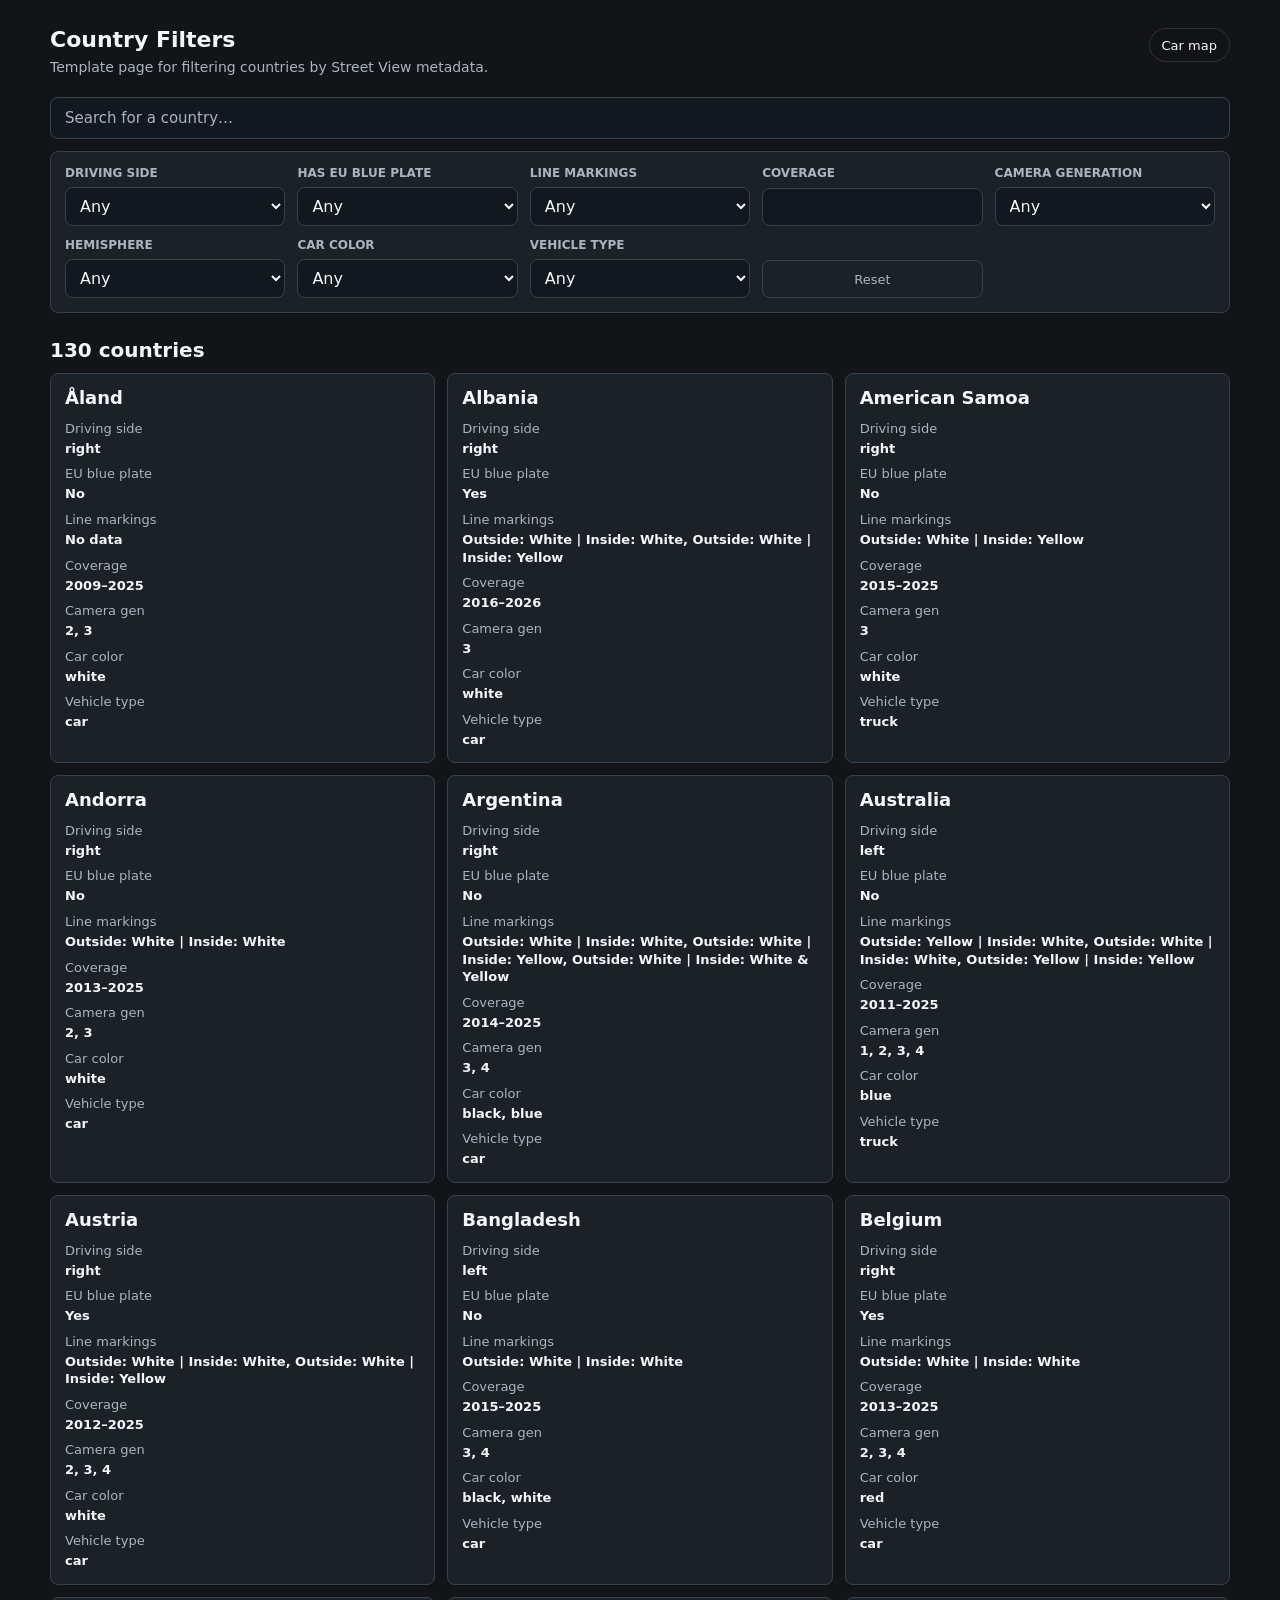
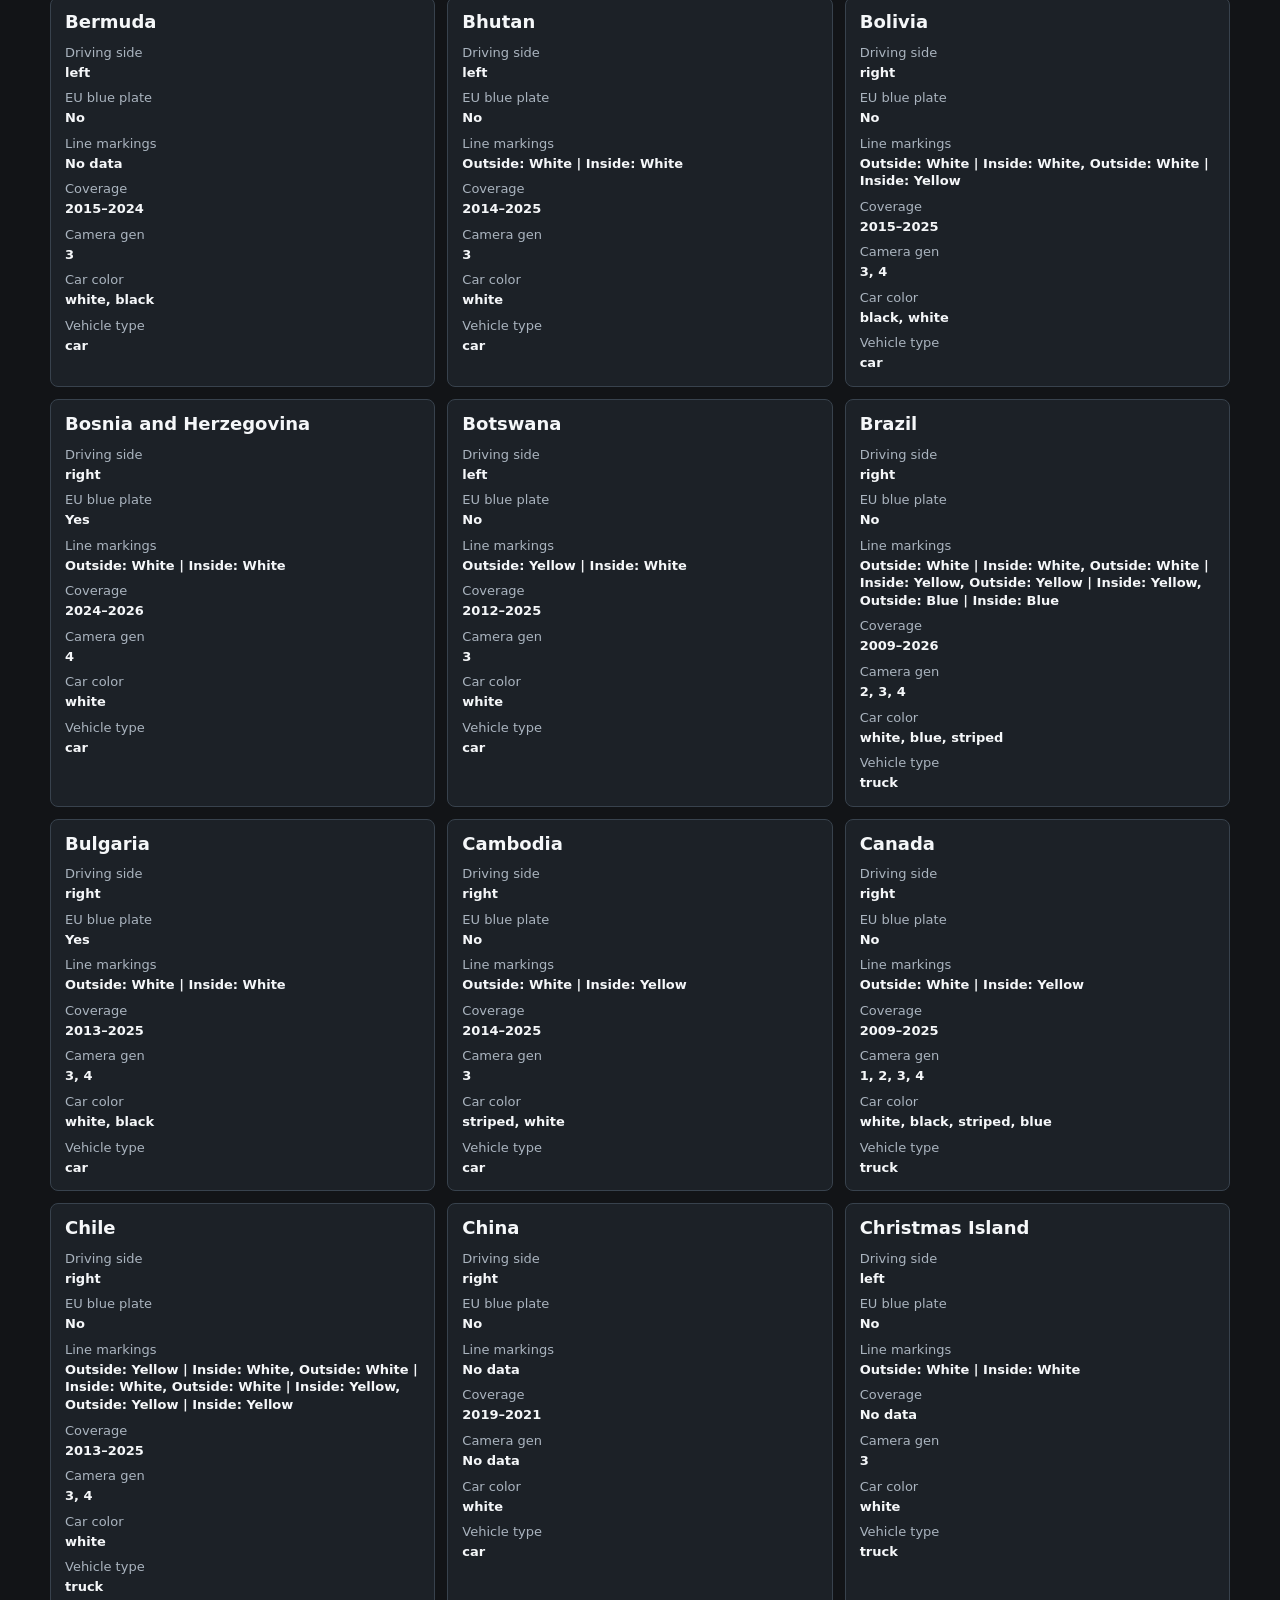
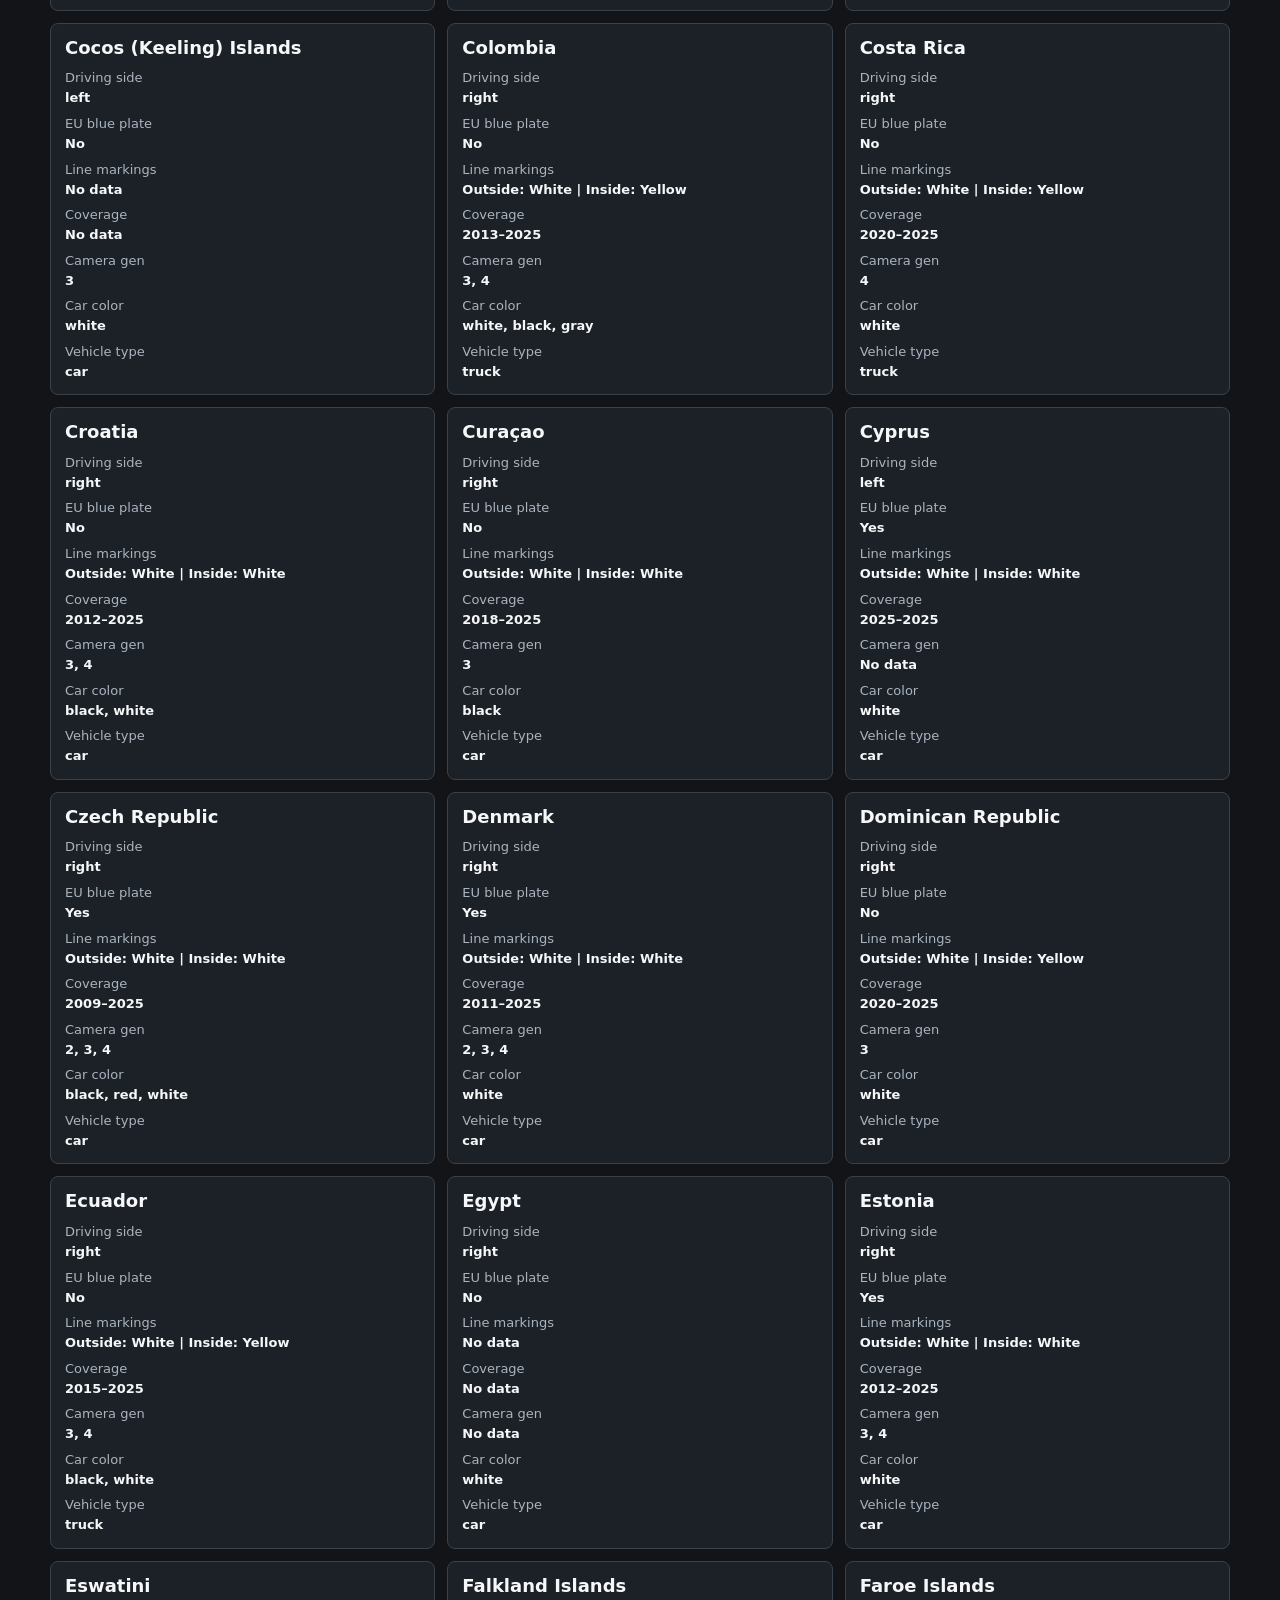
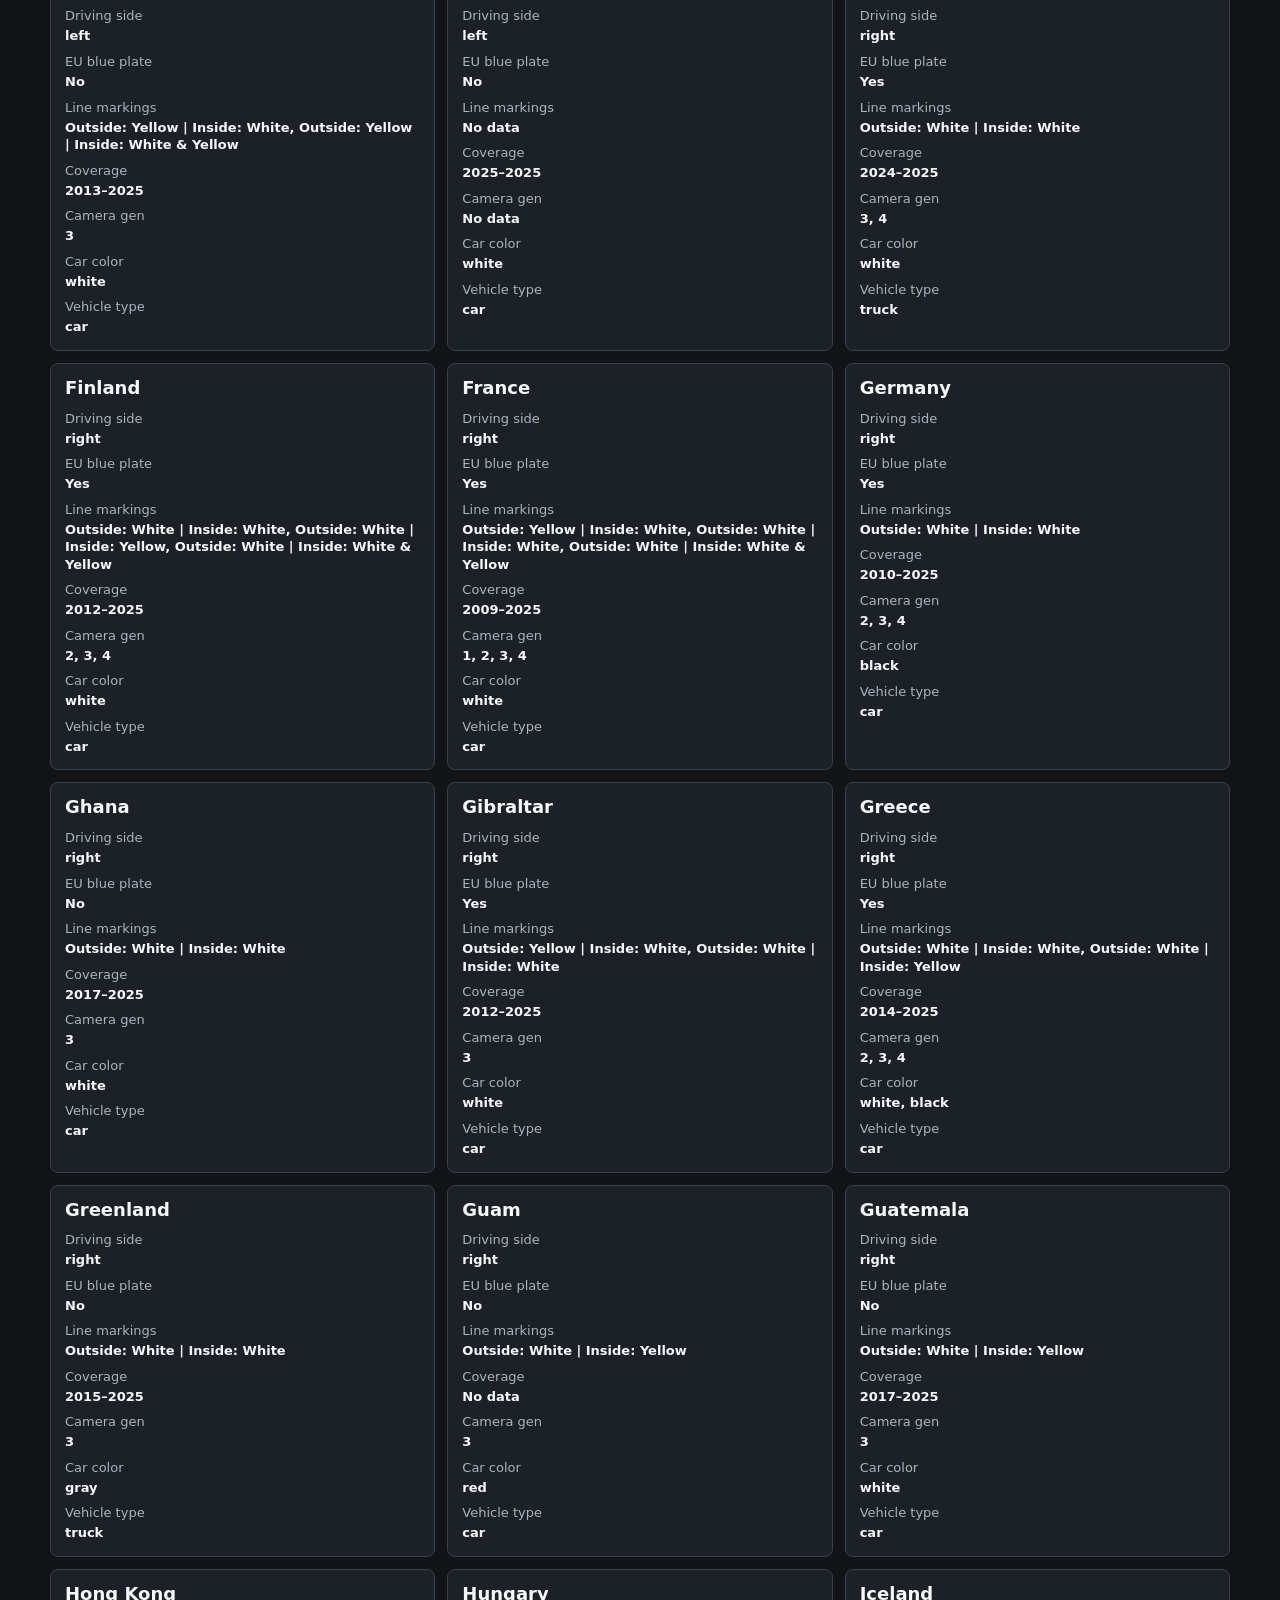
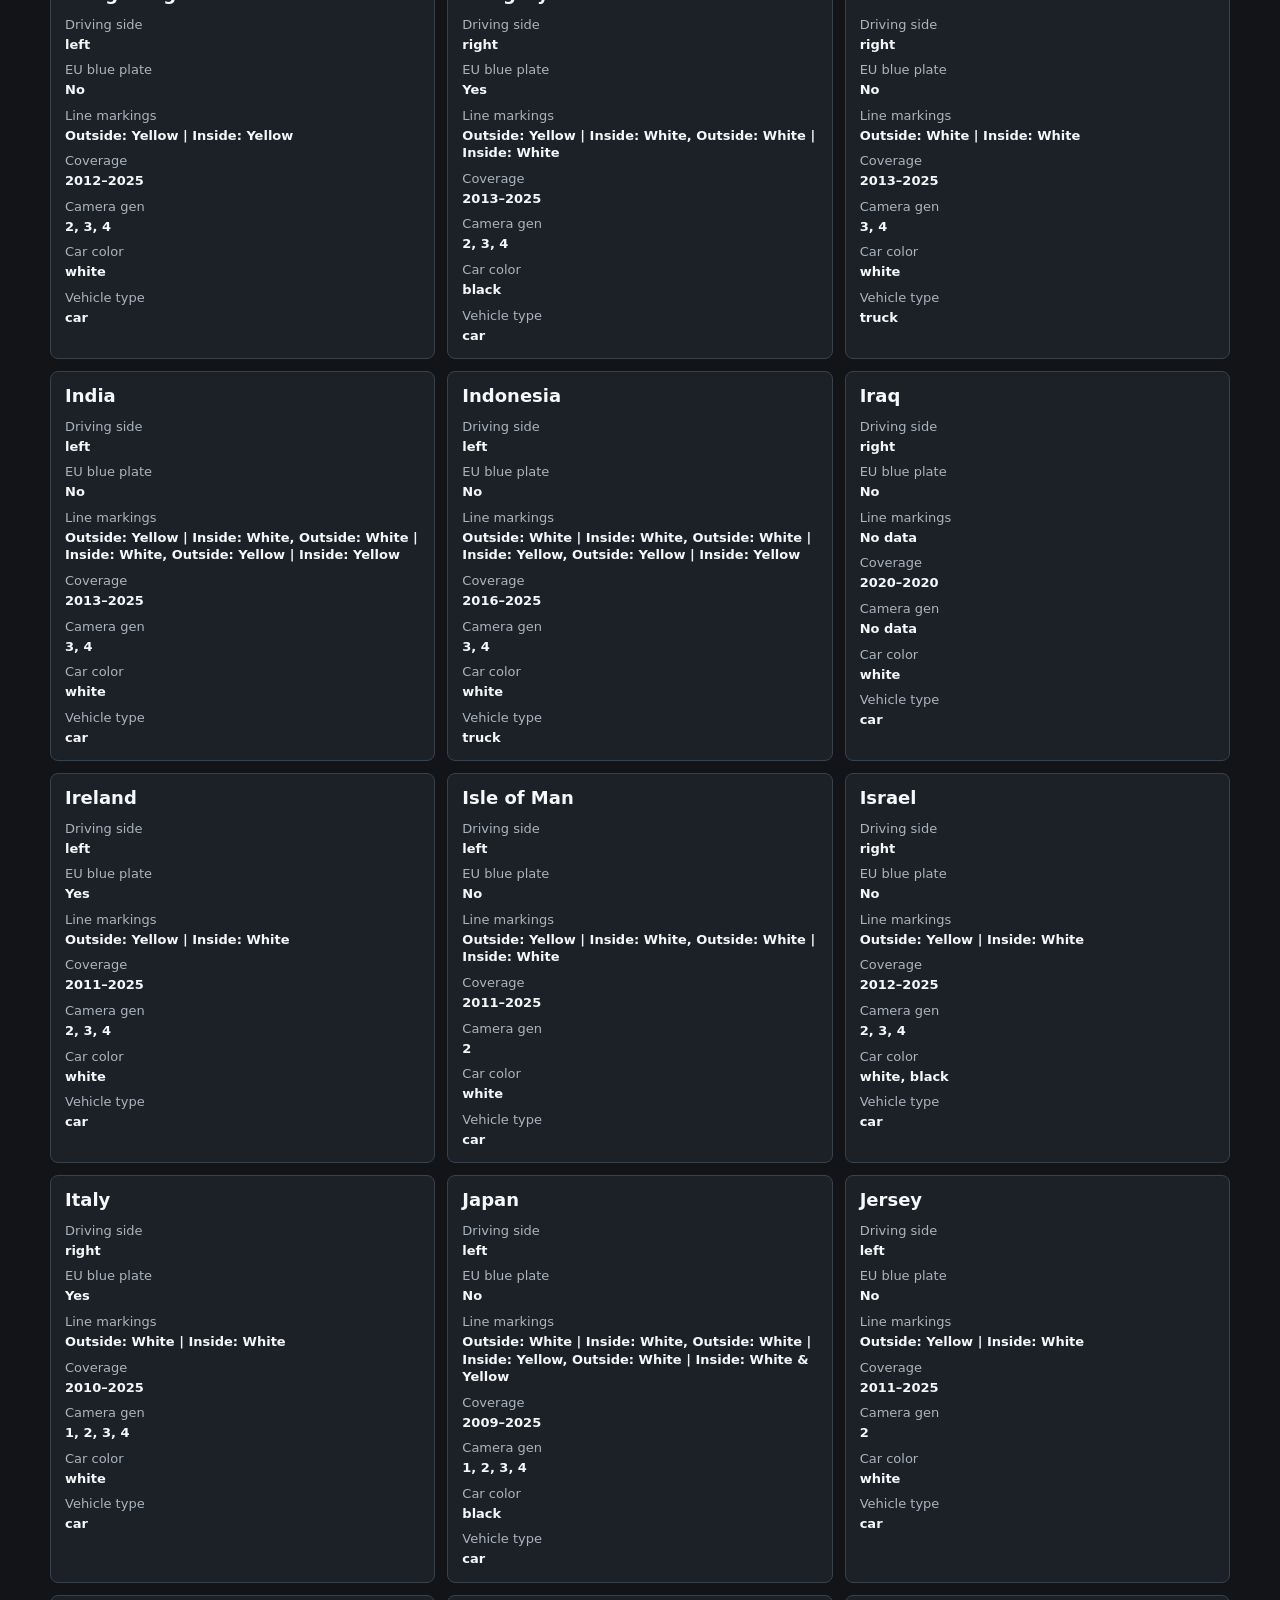
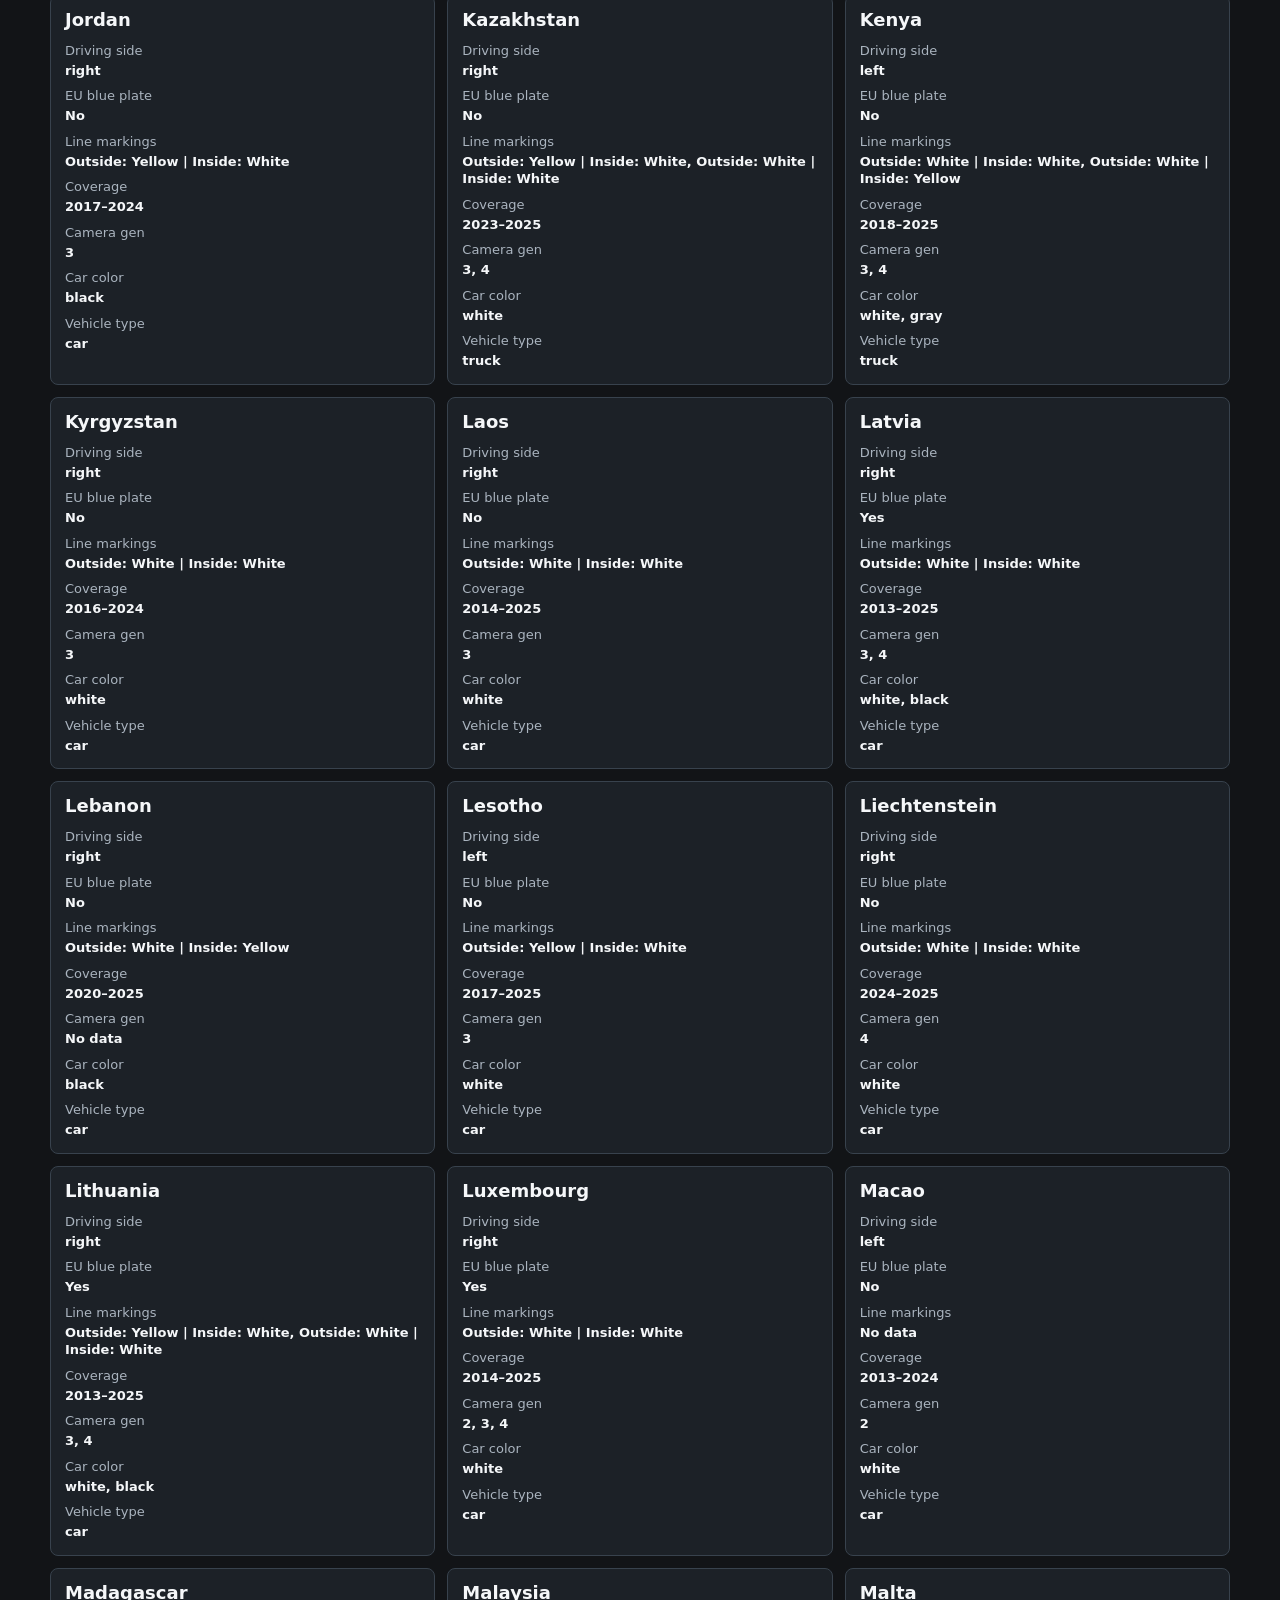
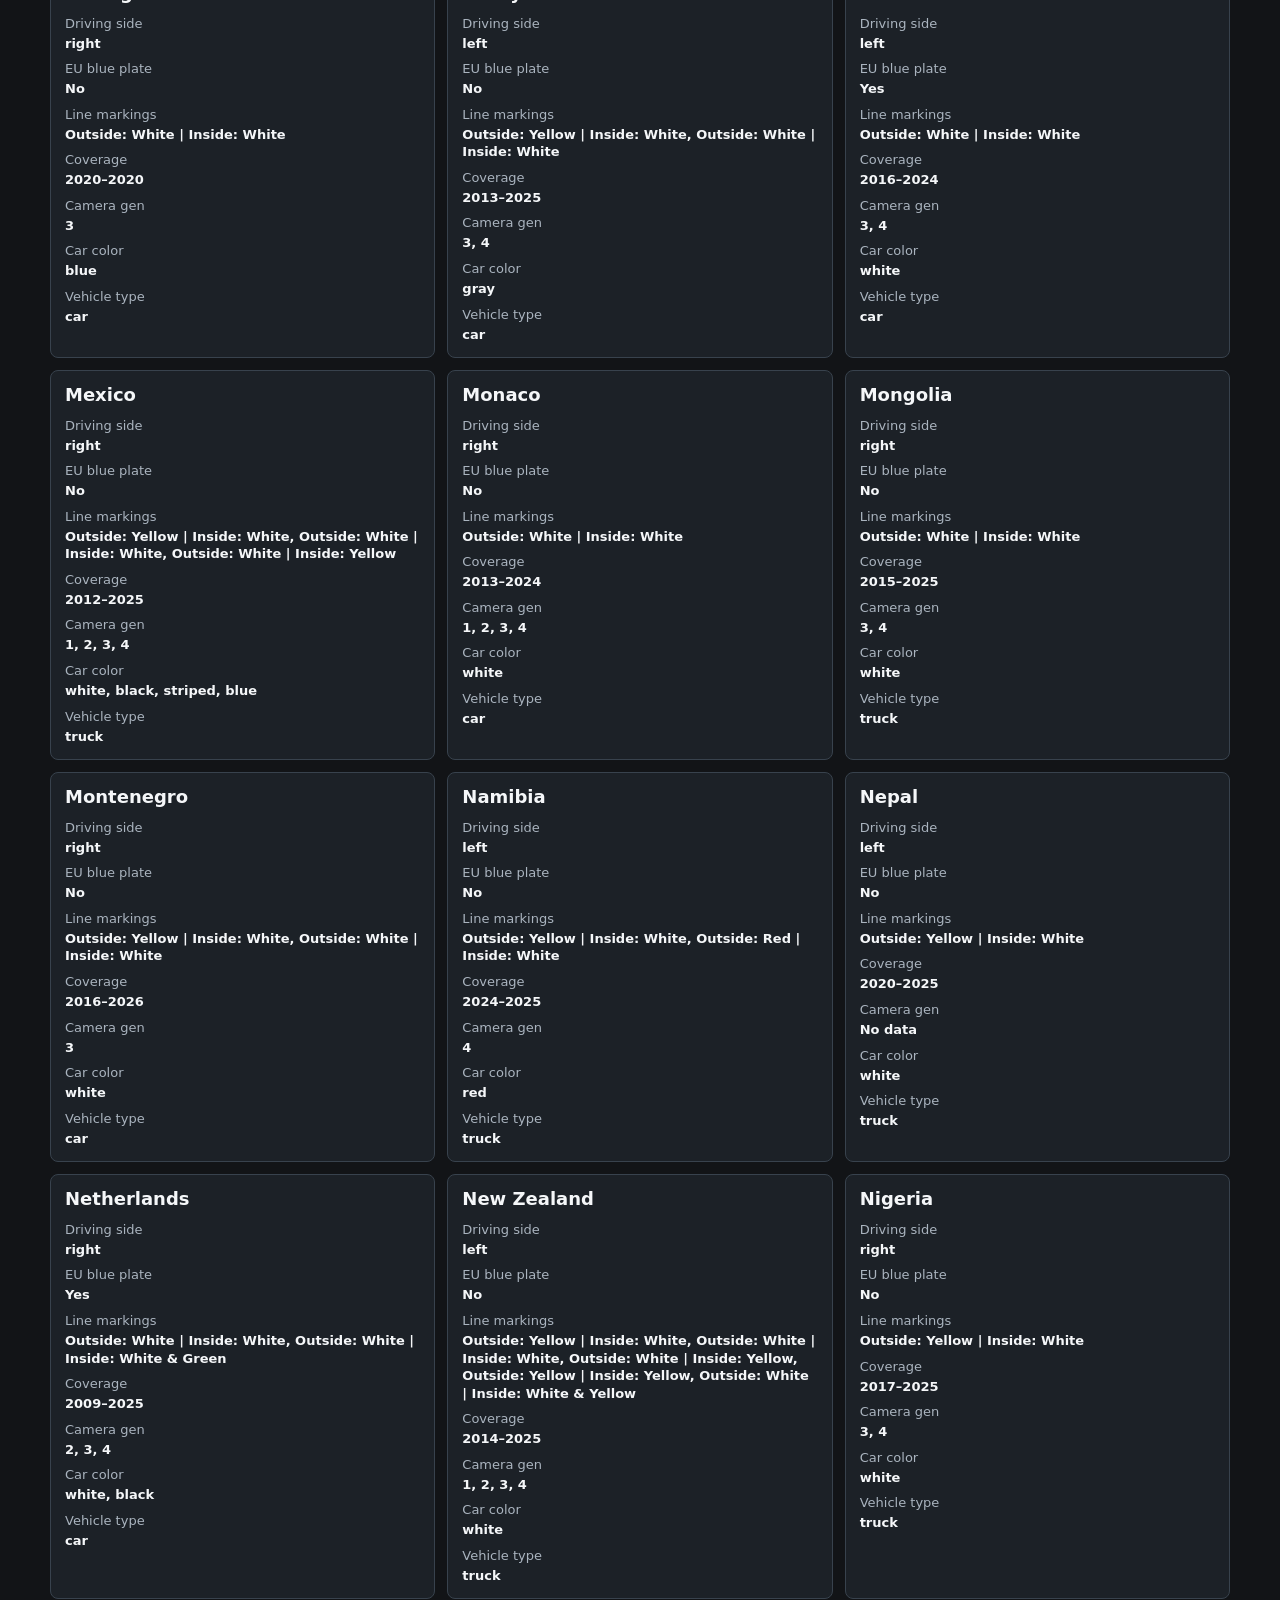
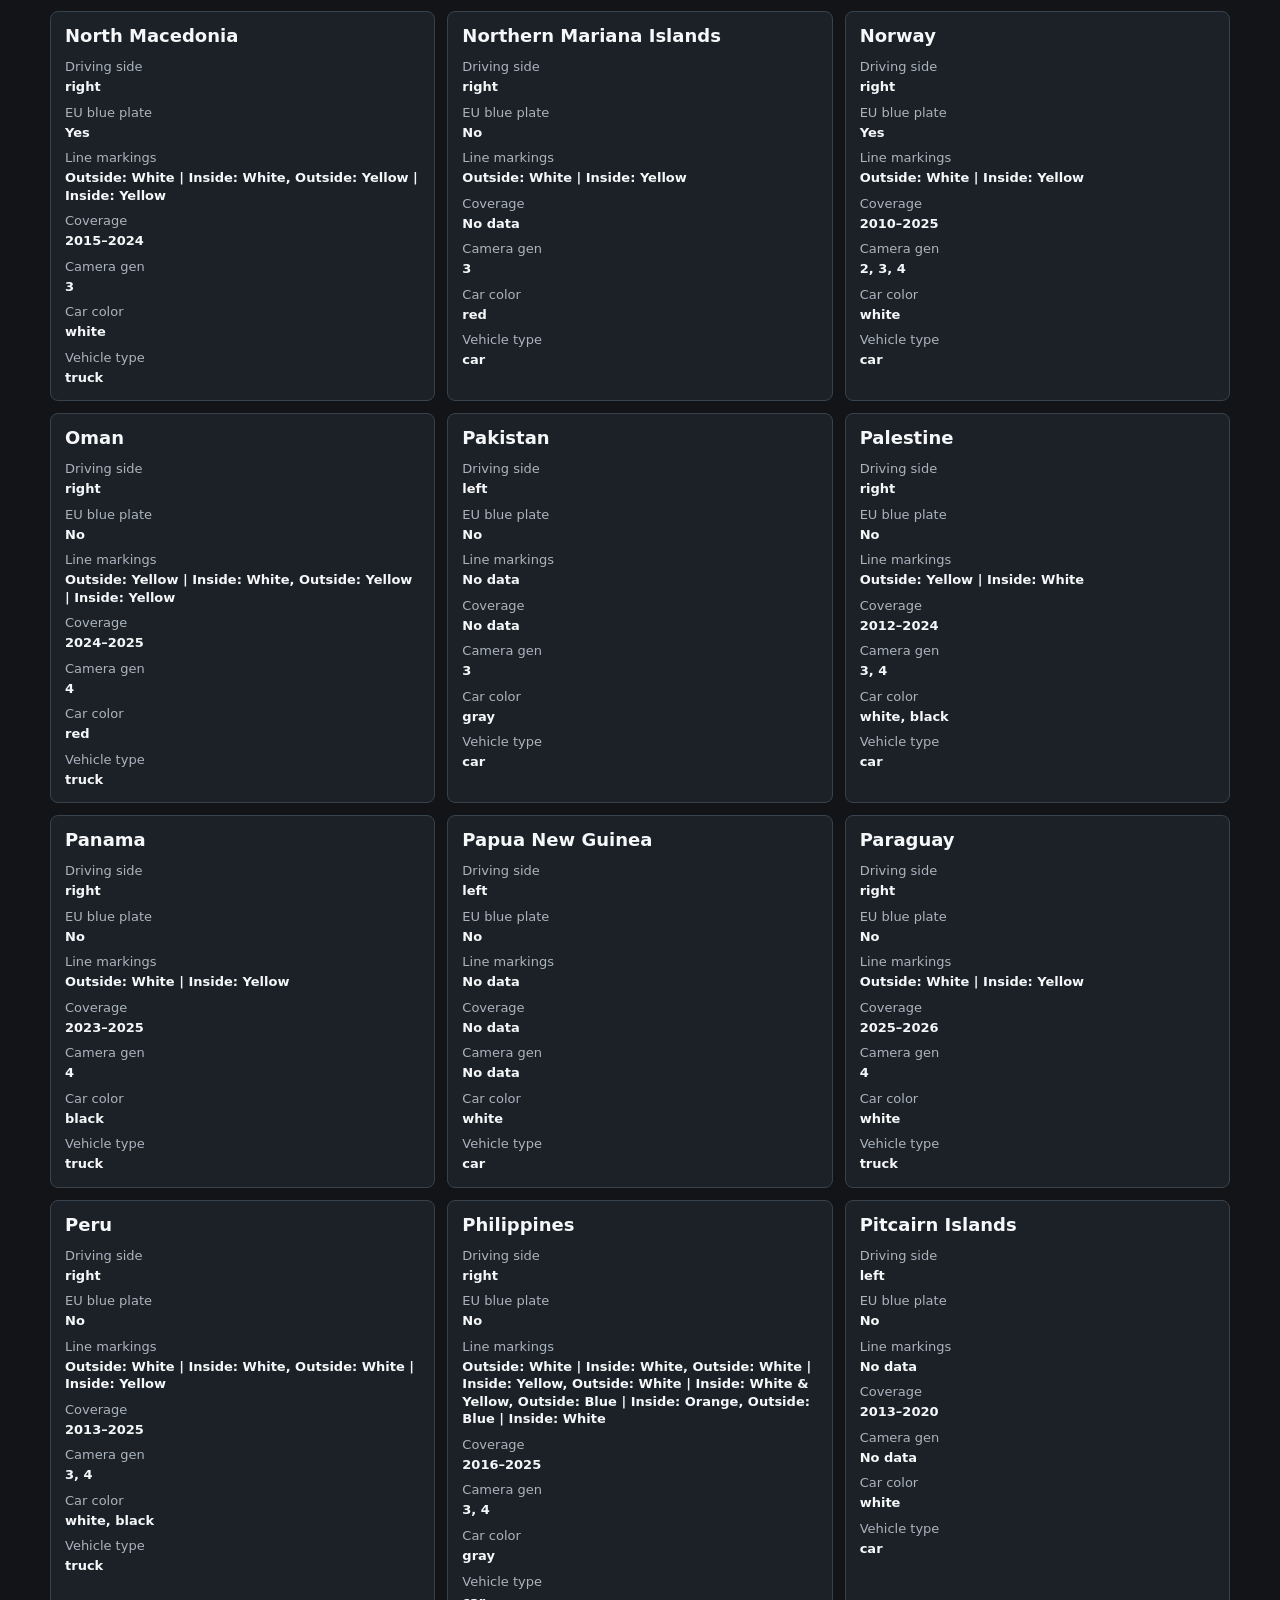
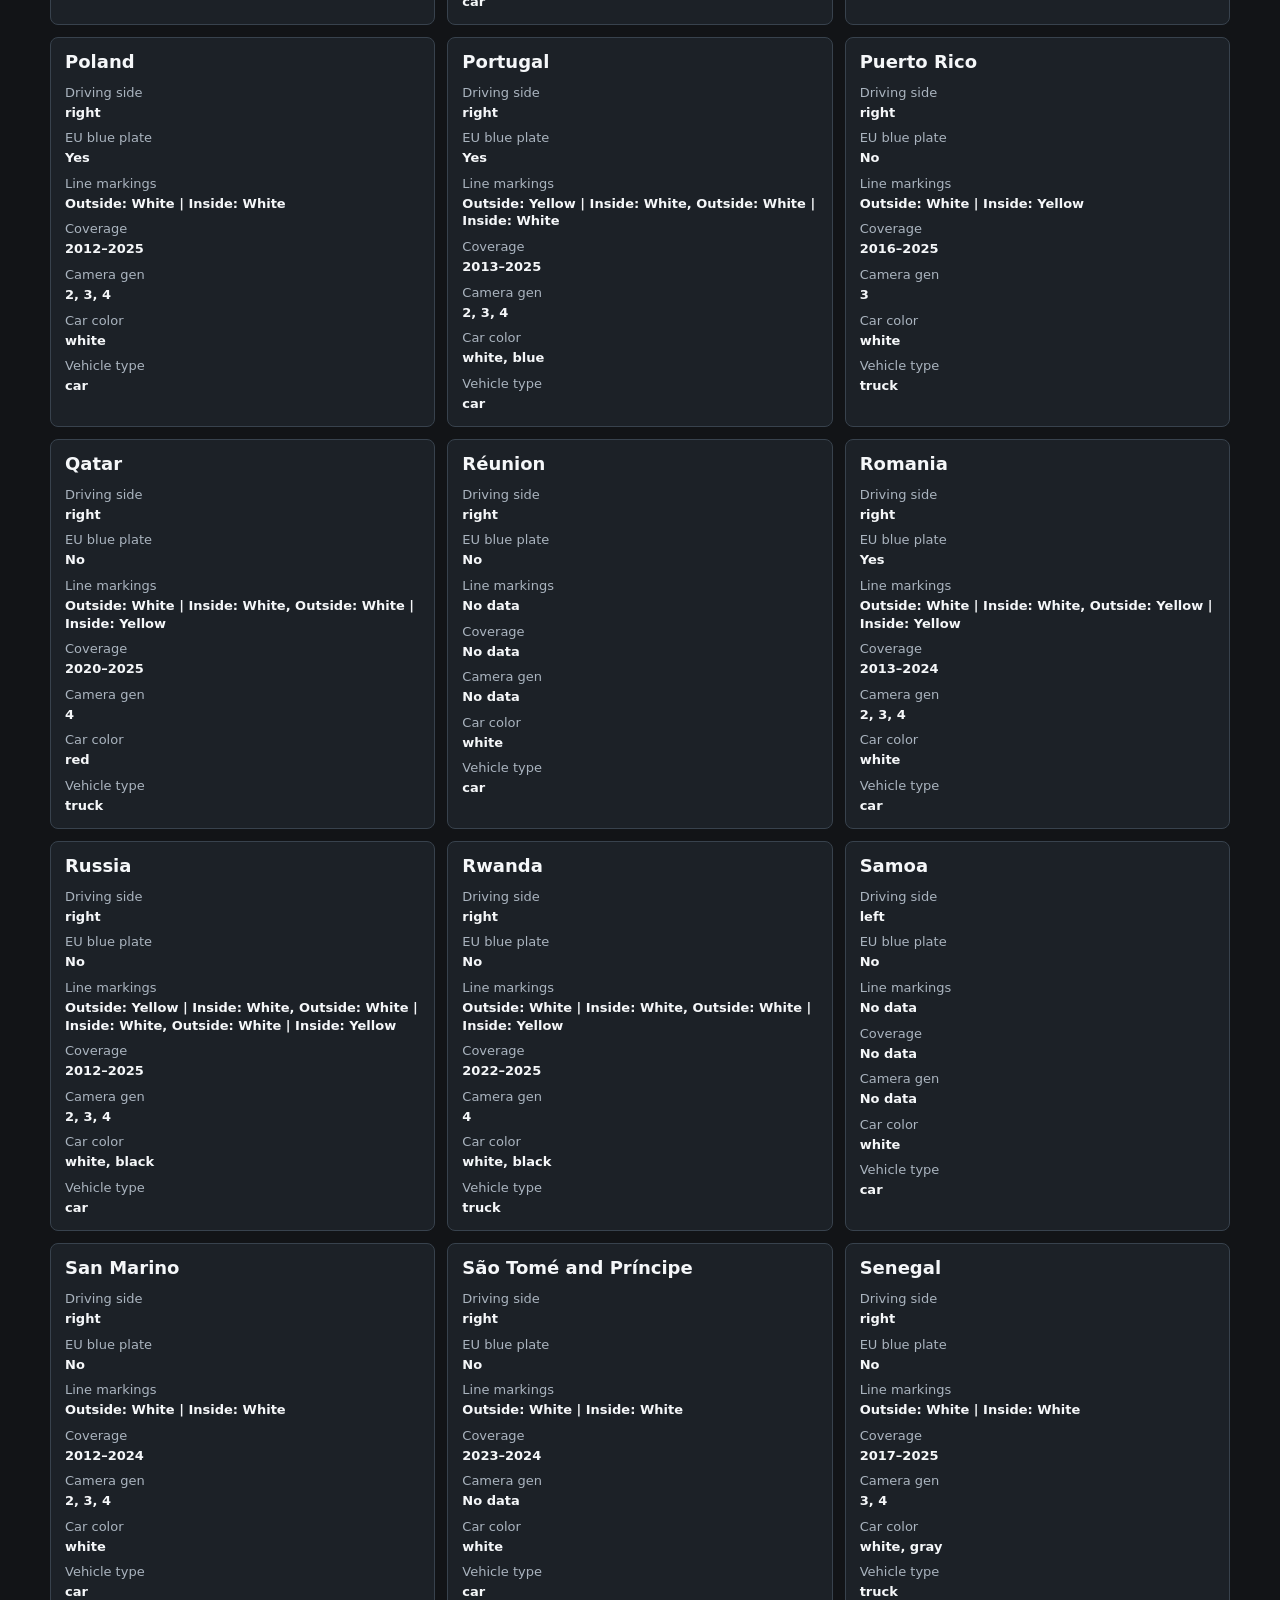
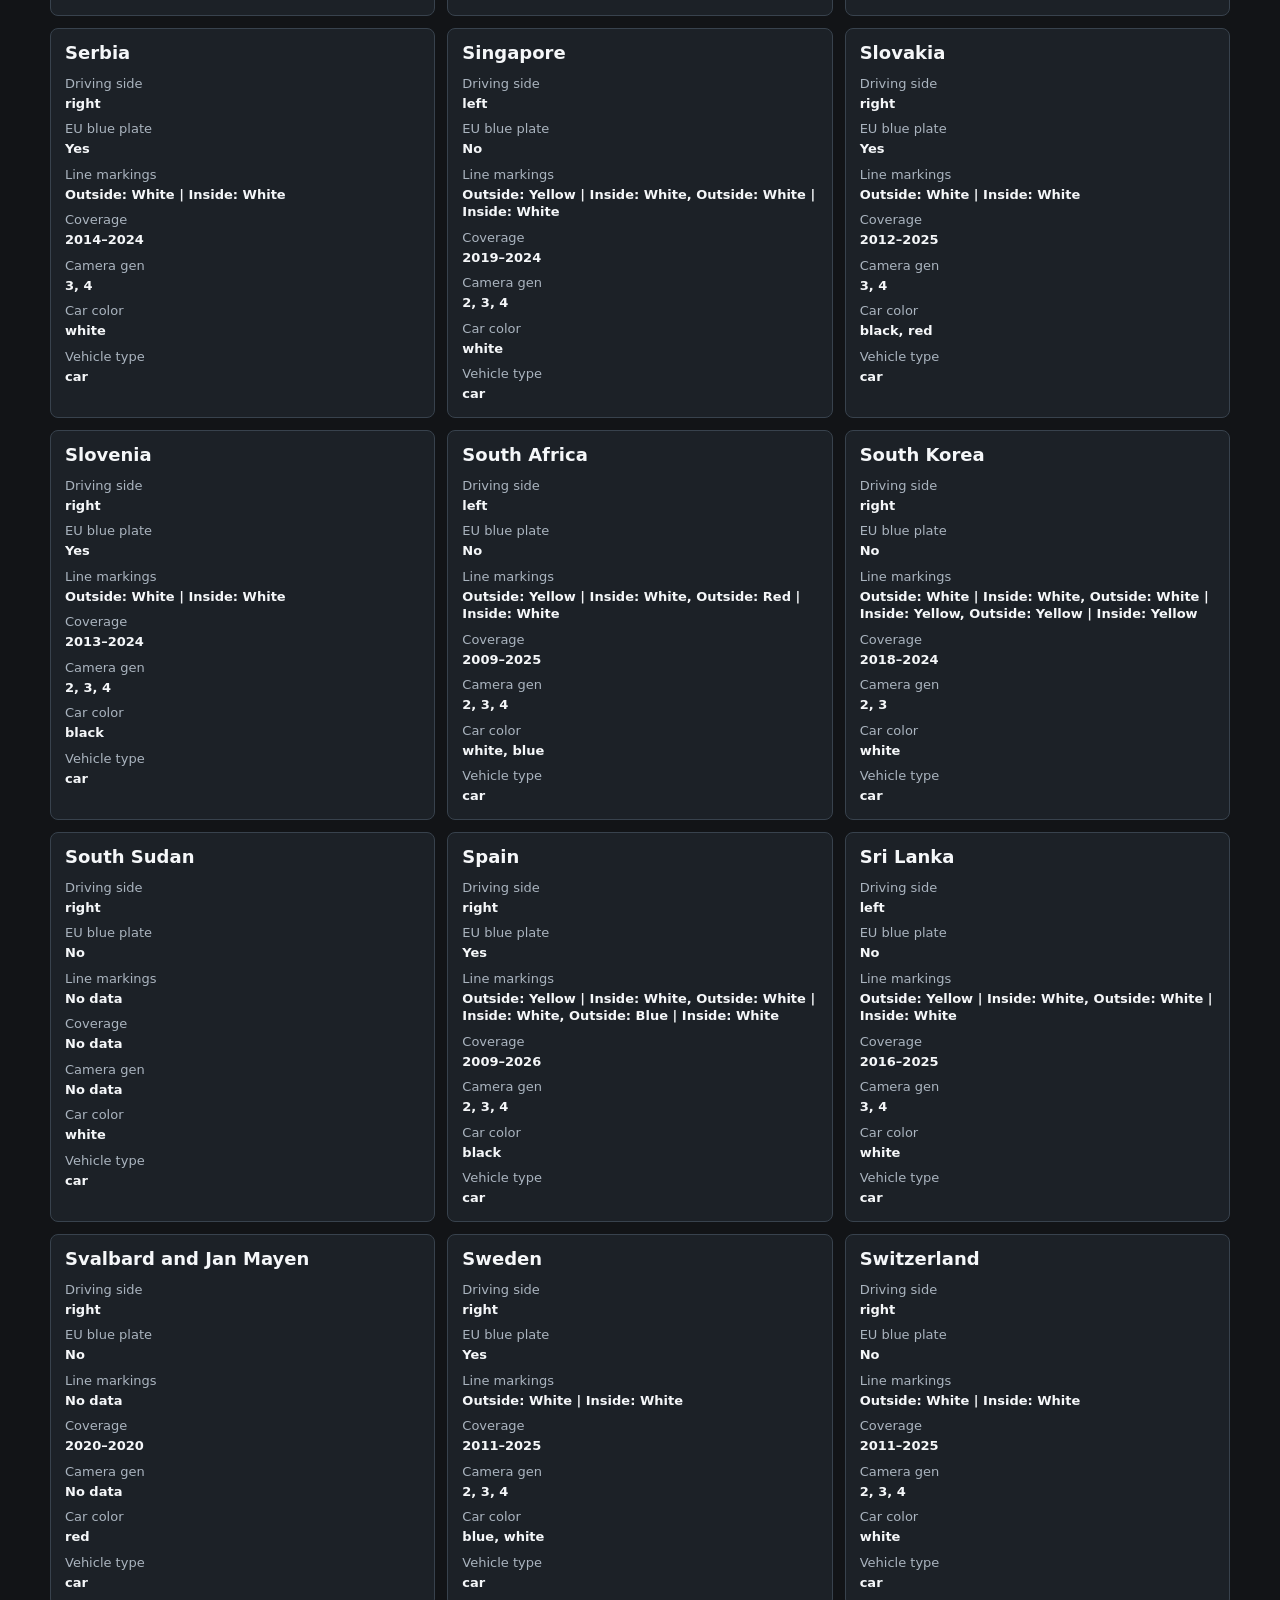
==== commit 36aa5006: "Add searchbar to filters" ====
--- a/filters.html
+++ b/filters.html
@@ -15,6 +15,11 @@
         </div>
         <a class="nav-link" href="index.html">Car map</a>
       </header>
+
+      <div class="search-wrap">
+        <input type="text" id="countrySearch" class="country-search-input" placeholder="Search for a country…" autocomplete="off" spellcheck="false">
+        <ul id="countryDropdown" class="country-dropdown" hidden></ul>
+      </div>
 
       <section class="filter-bar" aria-label="Country filters">
         <label>
--- a/styles.css
+++ b/styles.css
@@ -475,6 +475,65 @@
   font-size: 14px;
 }
 
+.search-wrap {
+  position: relative;
+  margin-bottom: 12px;
+}
+
+.country-search-input {
+  width: 100%;
+  min-height: 42px;
+  border: 1px solid var(--line);
+  border-radius: 8px;
+  padding: 10px 14px;
+  background: #111820;
+  color: var(--text);
+  font: inherit;
+  font-size: 15px;
+}
+
+.country-search-input:focus {
+  outline: none;
+  border-color: rgba(244, 201, 93, 0.5);
+}
+
+.country-search-input::placeholder {
+  color: var(--muted);
+}
+
+.country-dropdown {
+  position: absolute;
+  top: calc(100% + 4px);
+  left: 0;
+  right: 0;
+  z-index: 200;
+  margin: 0;
+  padding: 4px 0;
+  list-style: none;
+  border: 1px solid var(--line);
+  border-radius: 8px;
+  background: var(--panel-strong);
+  box-shadow: 0 8px 24px rgba(0, 0, 0, 0.4);
+  max-height: 200px;
+  overflow-y: auto;
+  scrollbar-width: thin;
+}
+
+.country-dropdown[hidden] {
+  display: none;
+}
+
+.country-dropdown li {
+  padding: 9px 14px;
+  font-size: 14px;
+  cursor: pointer;
+}
+
+.country-dropdown li:hover {
+  background: rgba(244, 201, 93, 0.12);
+  color: #ffe08a;
+}
+
 .filter-bar {
   display: grid;
   grid-template-columns: repeat(5, minmax(130px, 1fr));
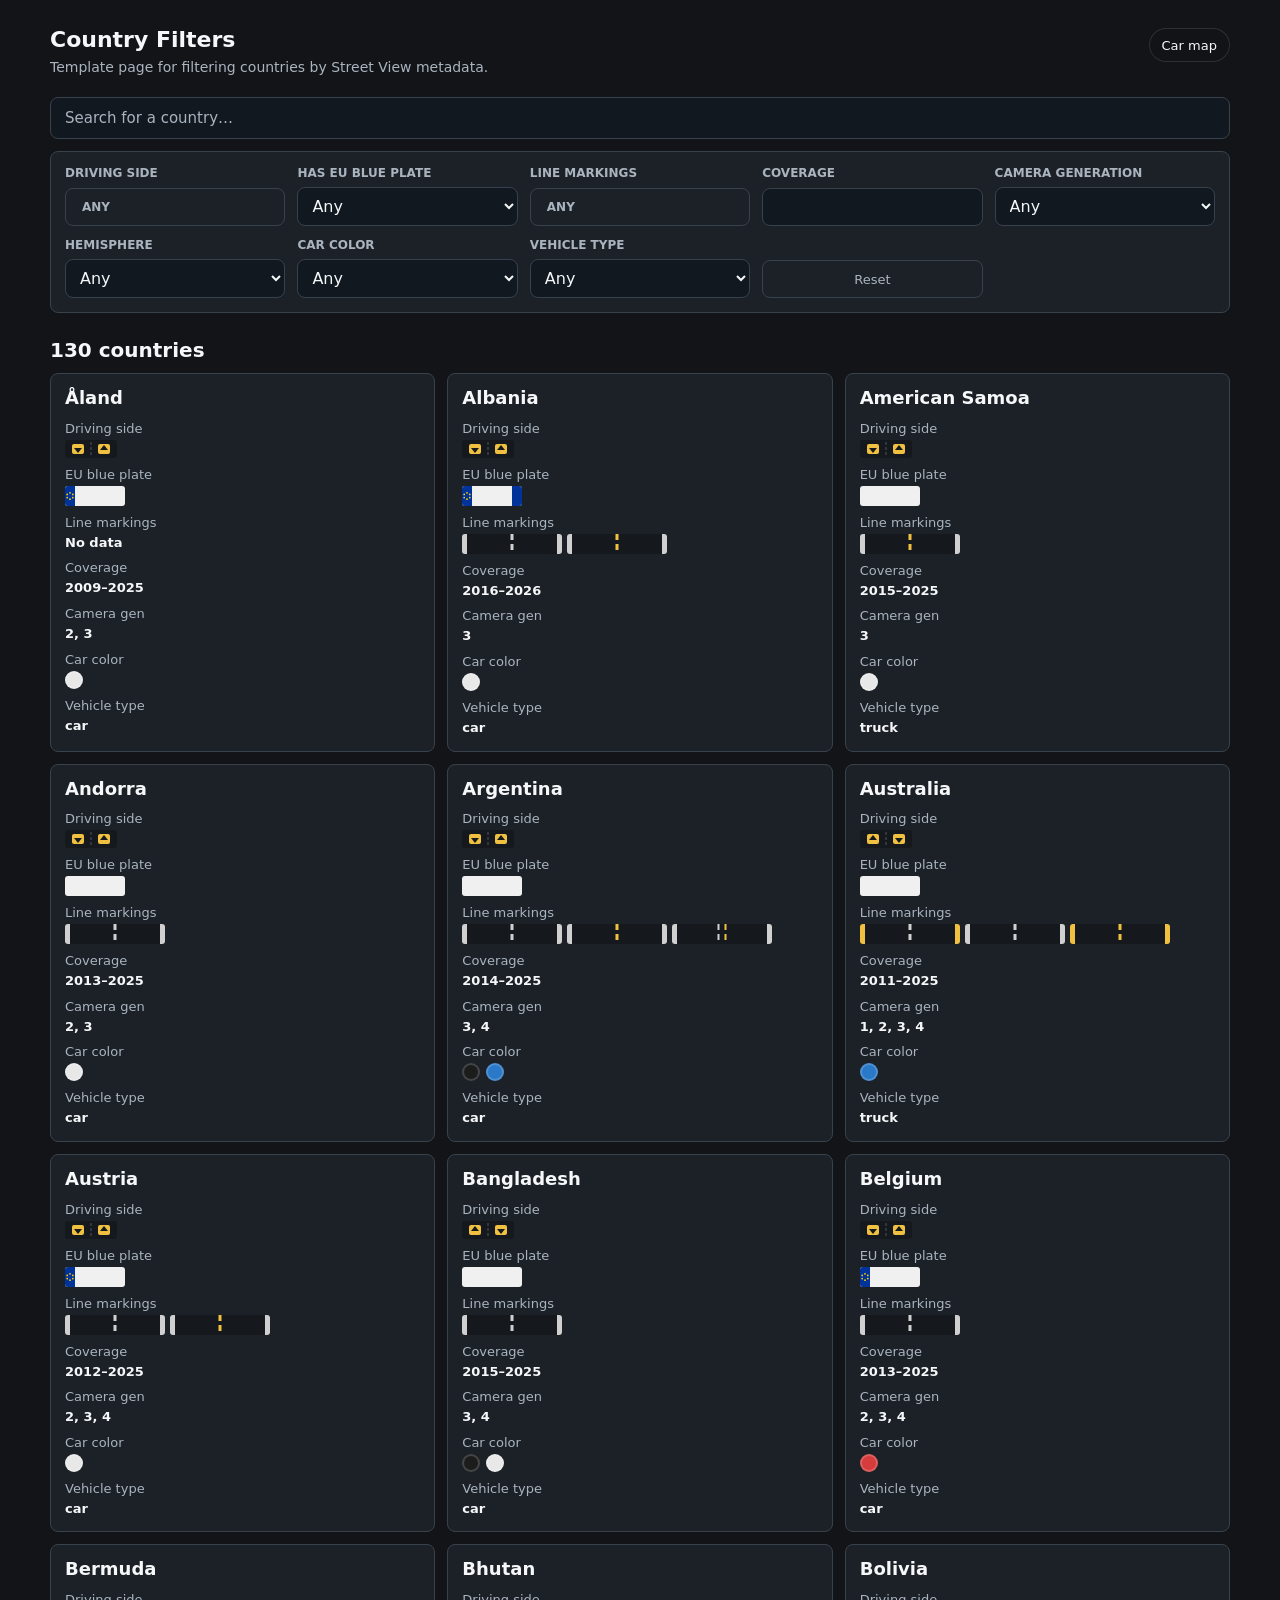
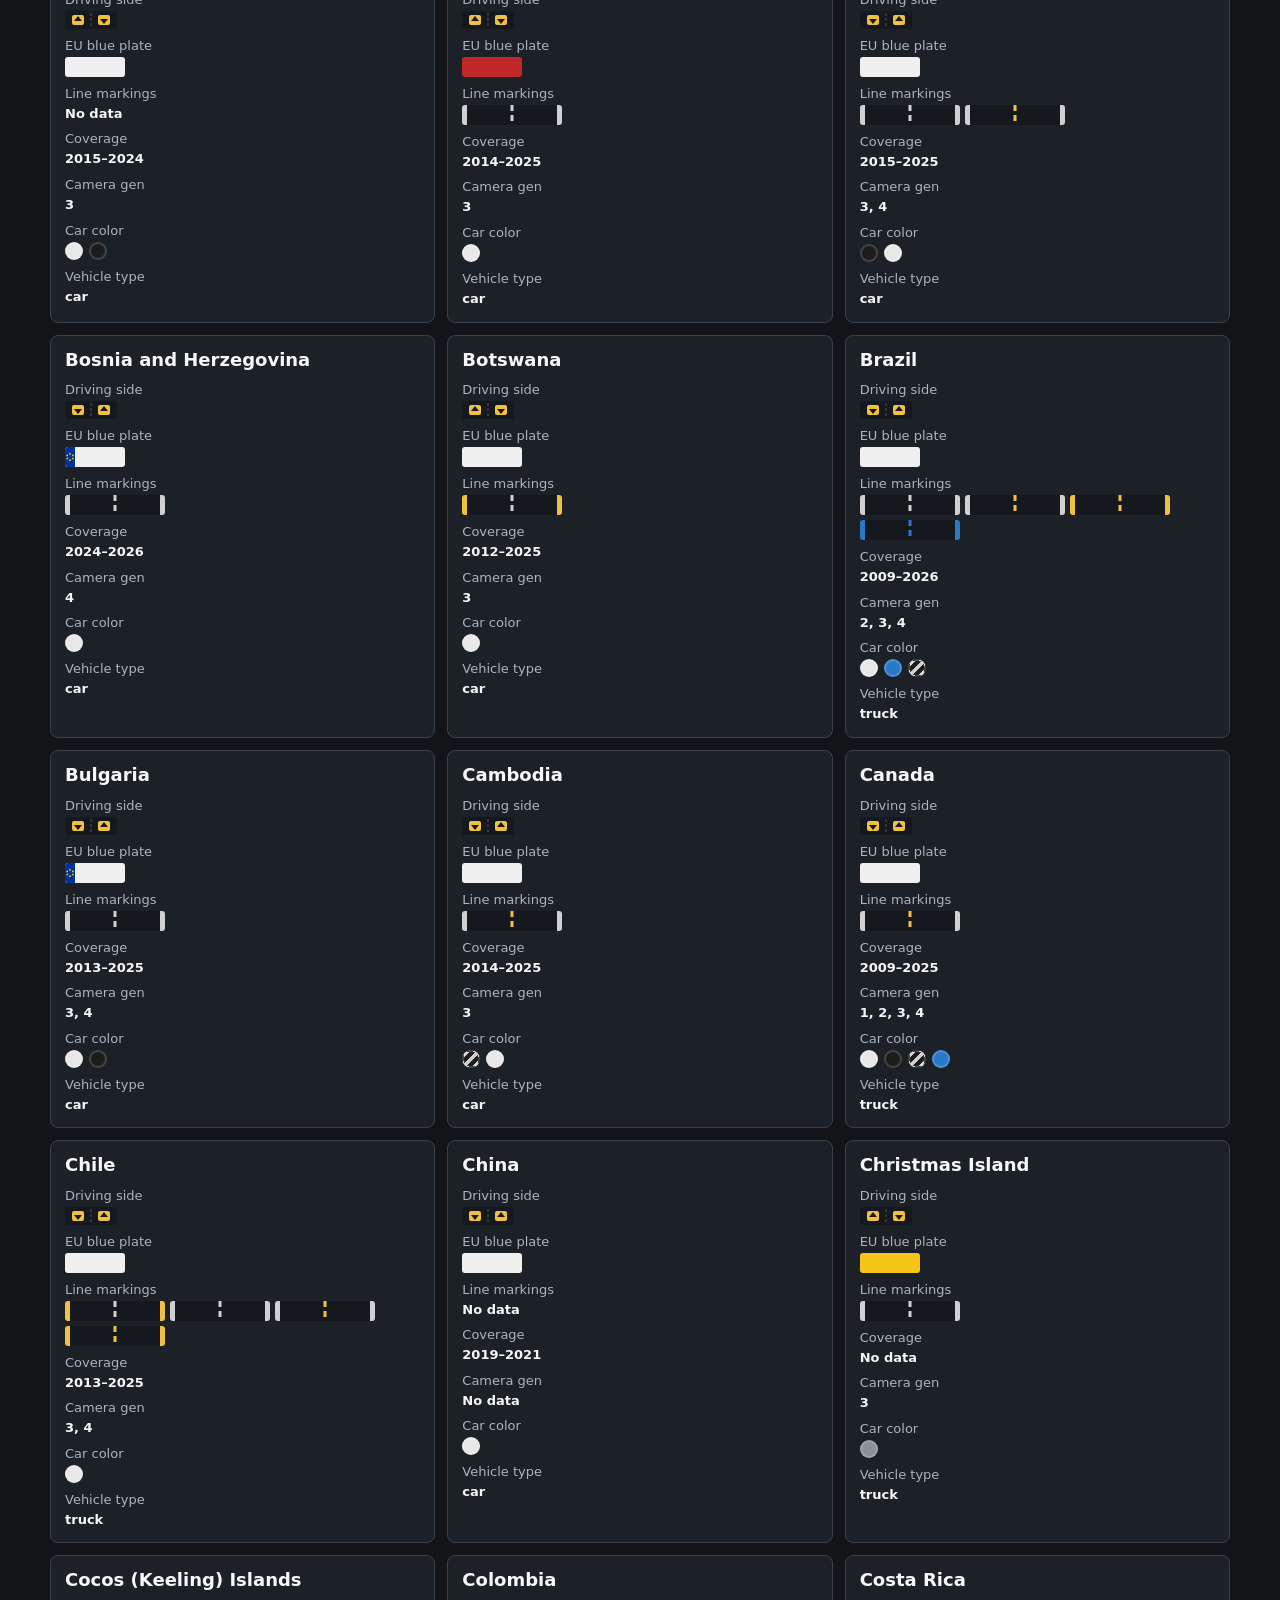
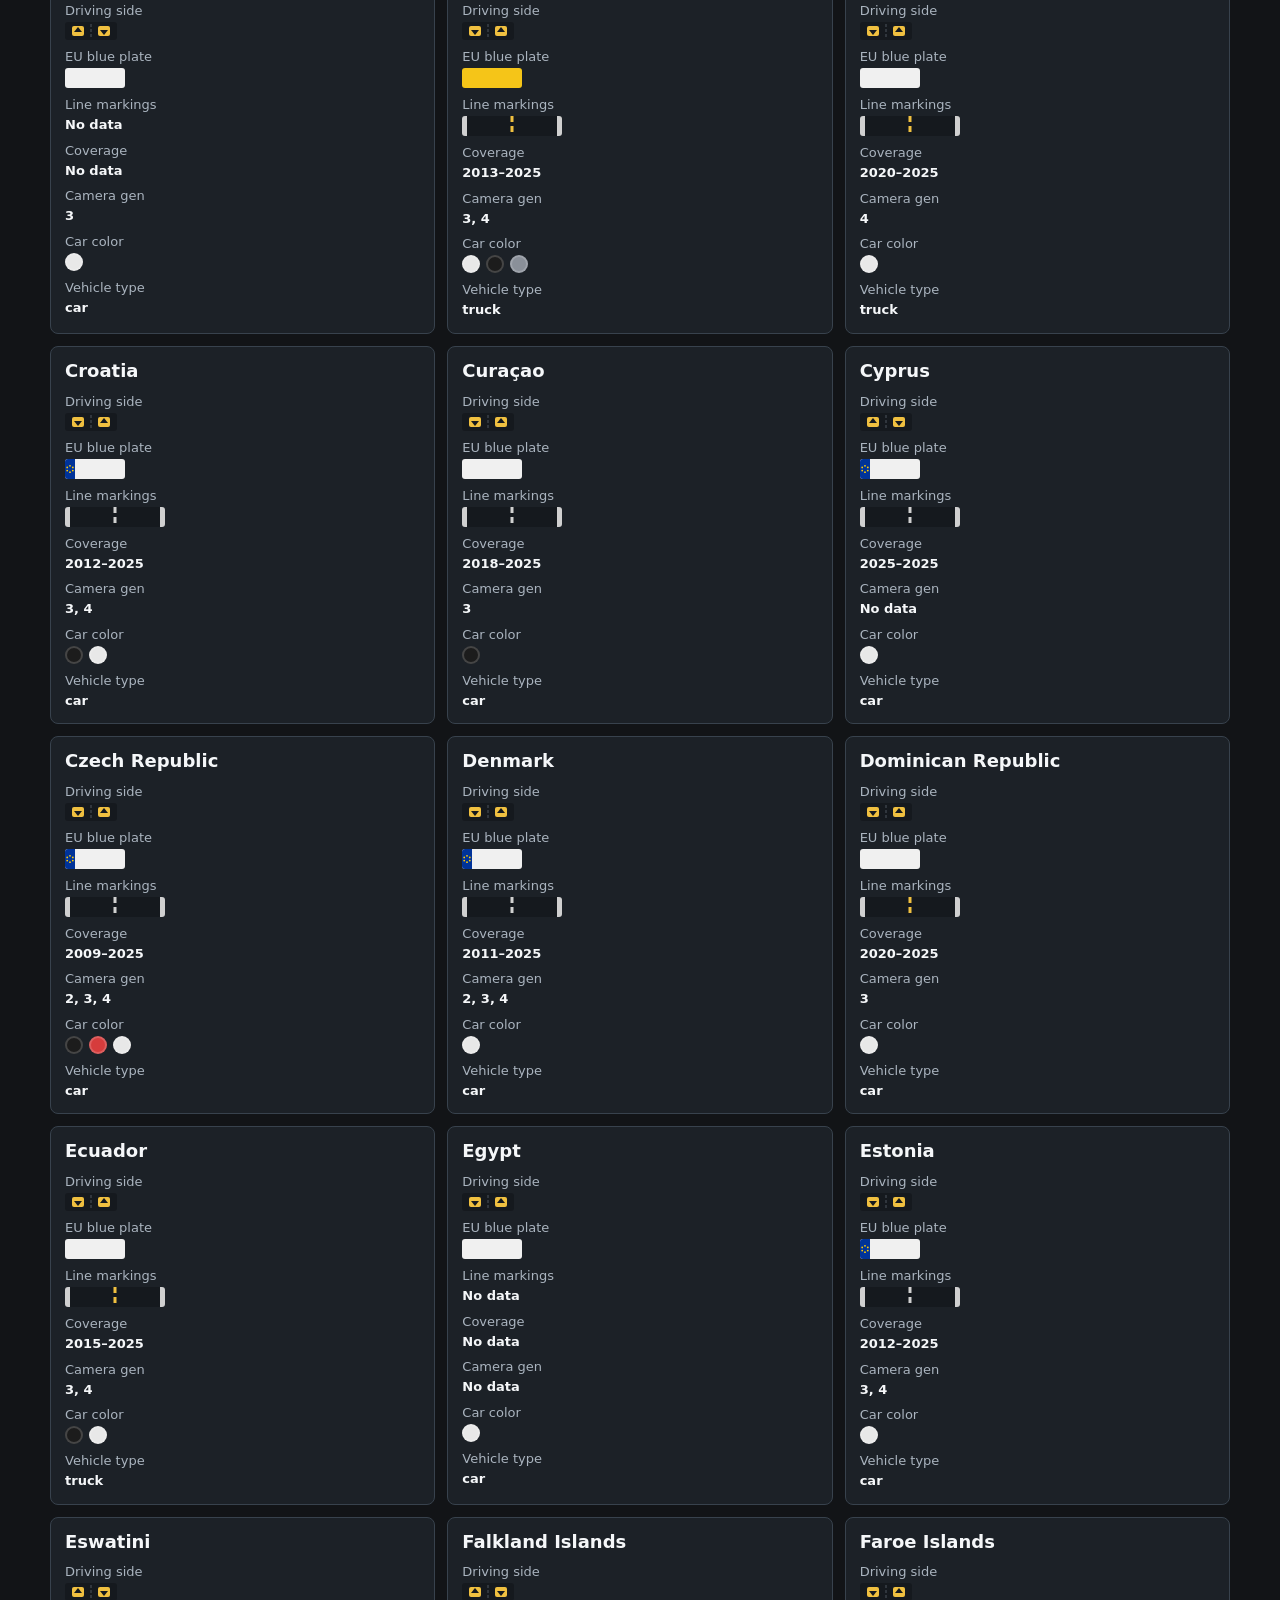
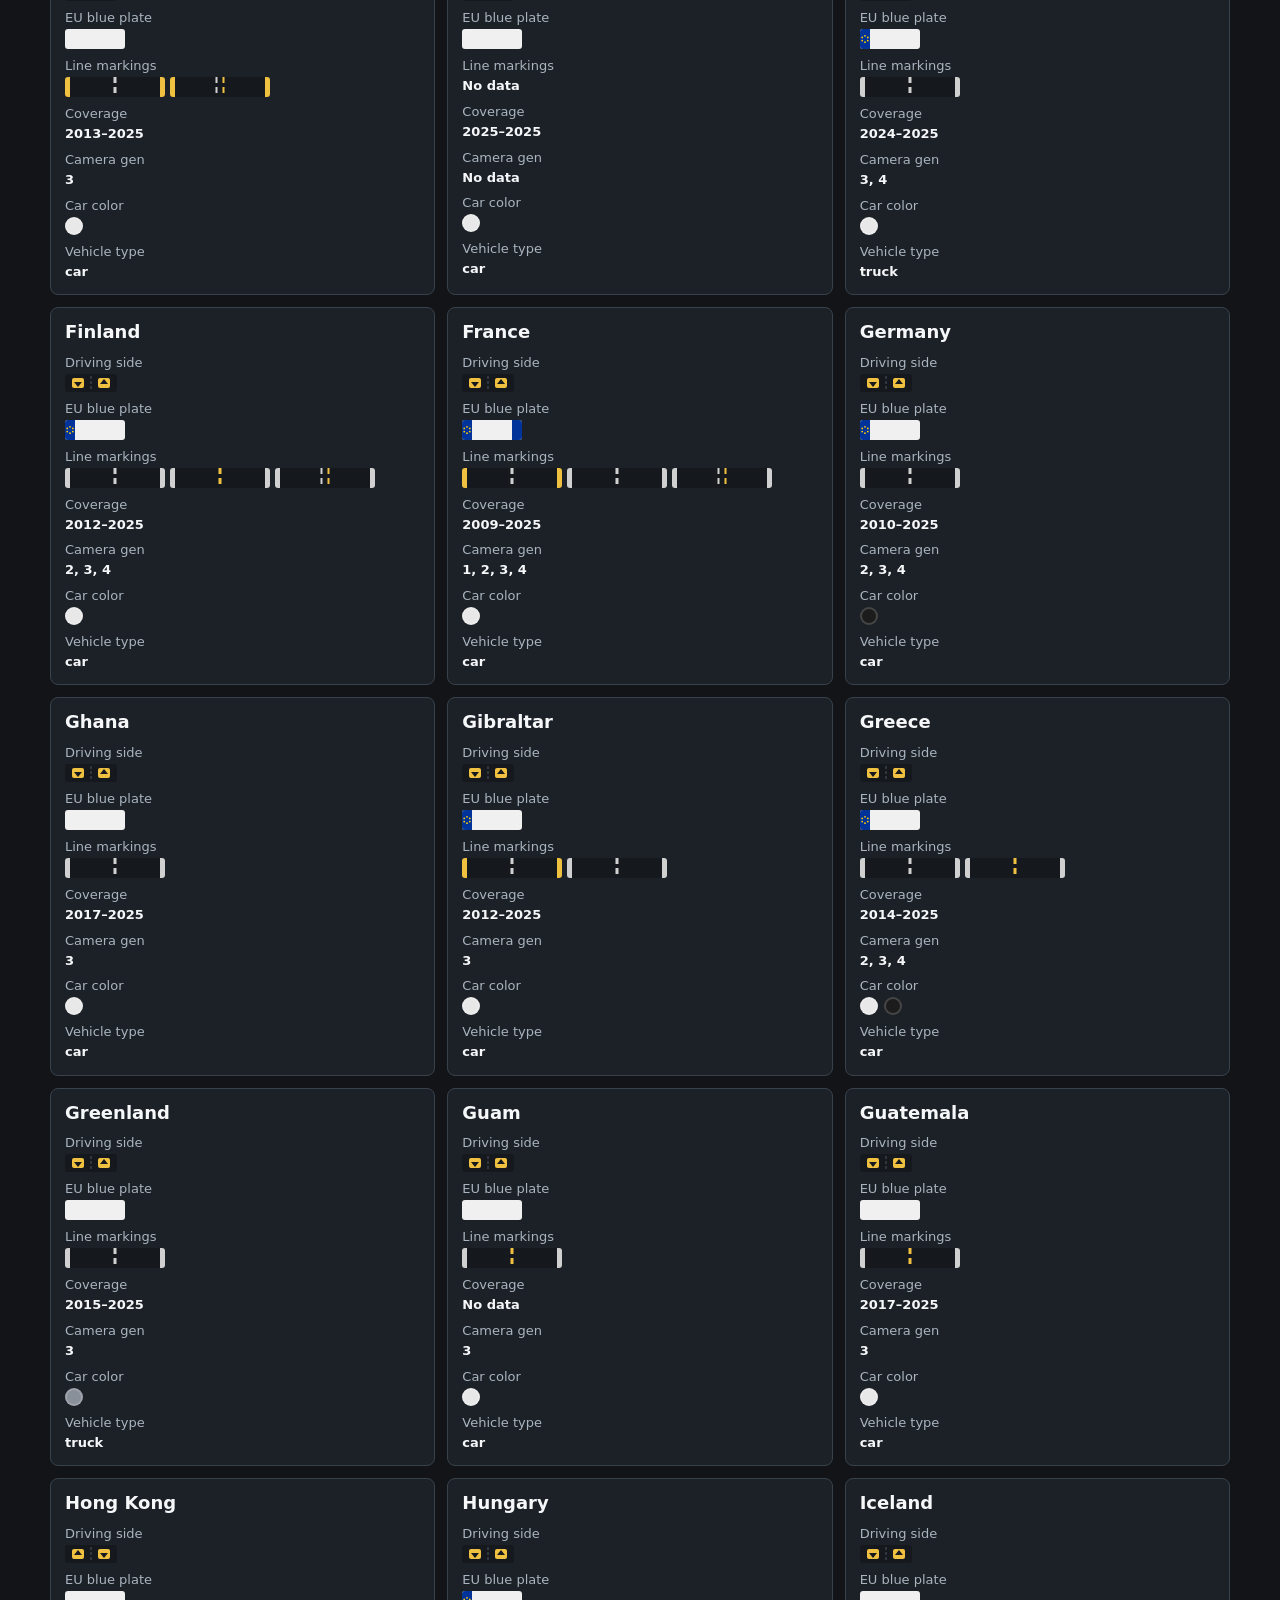
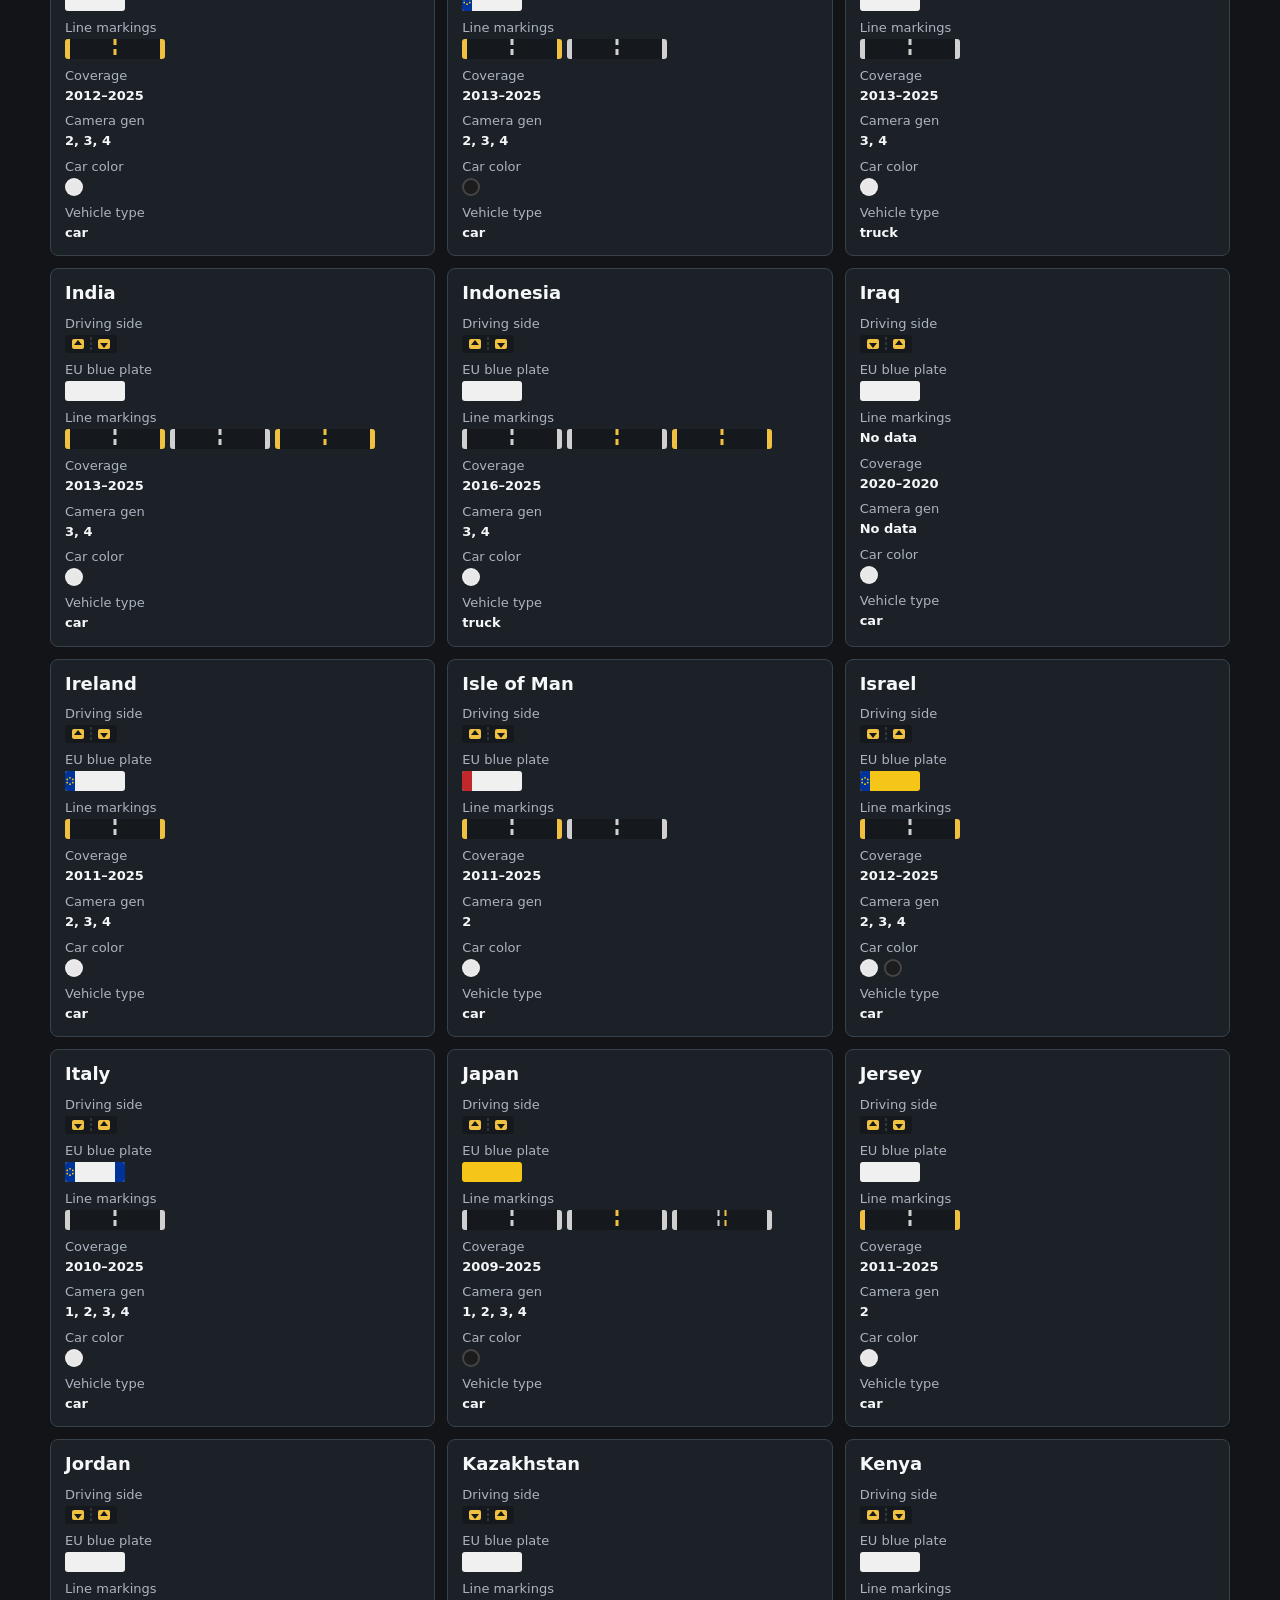
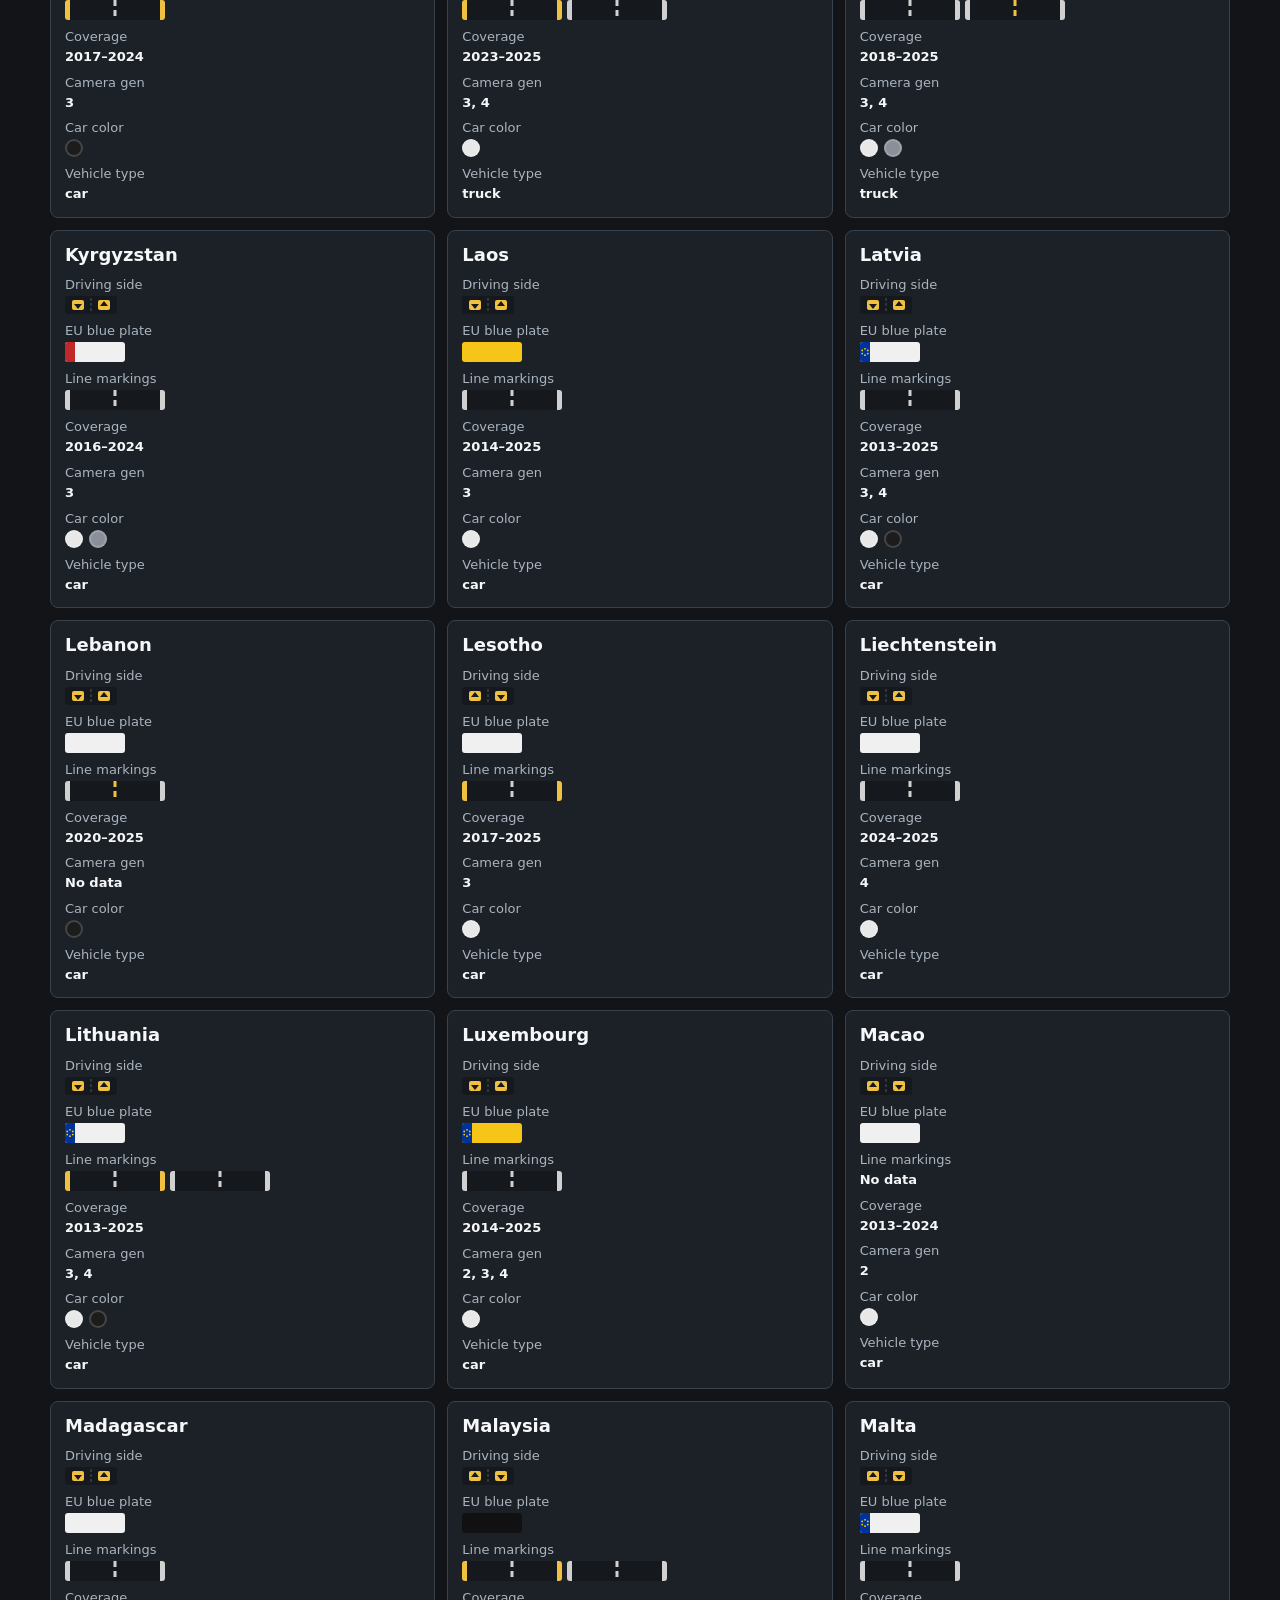
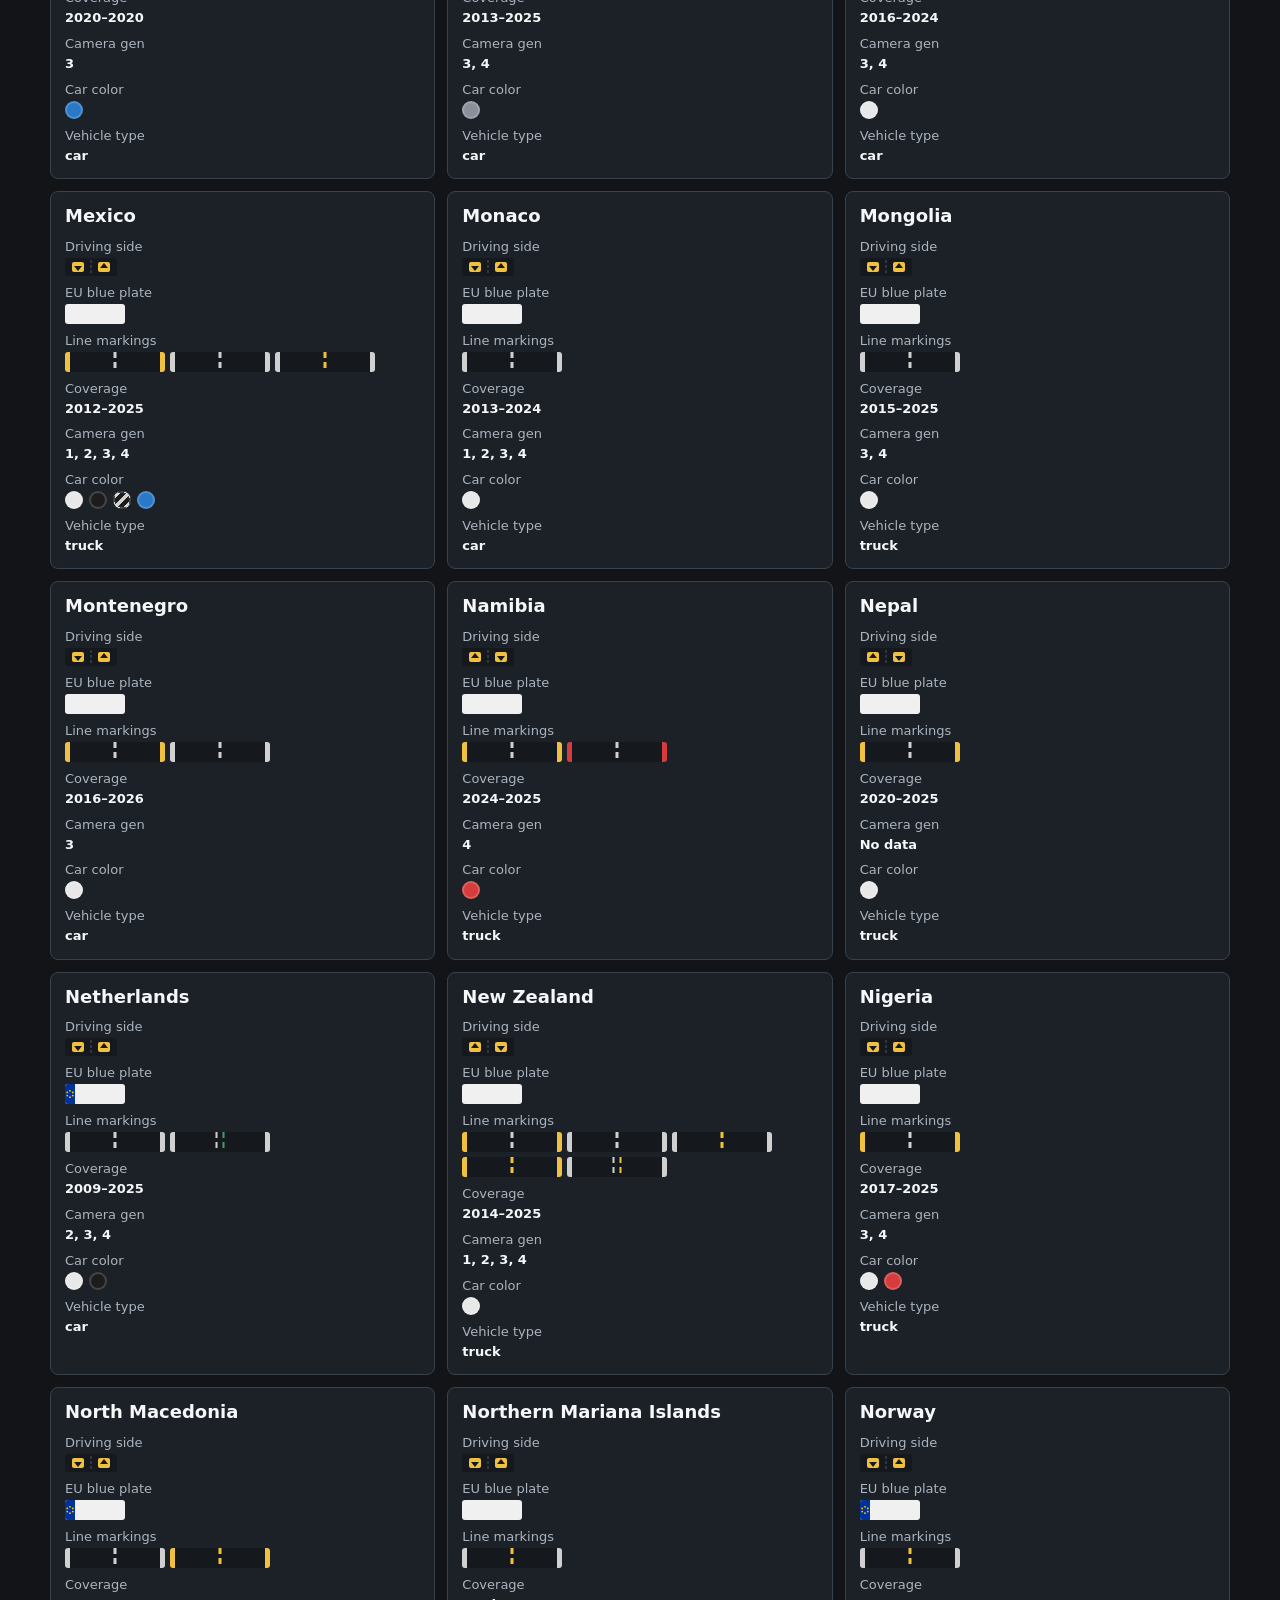
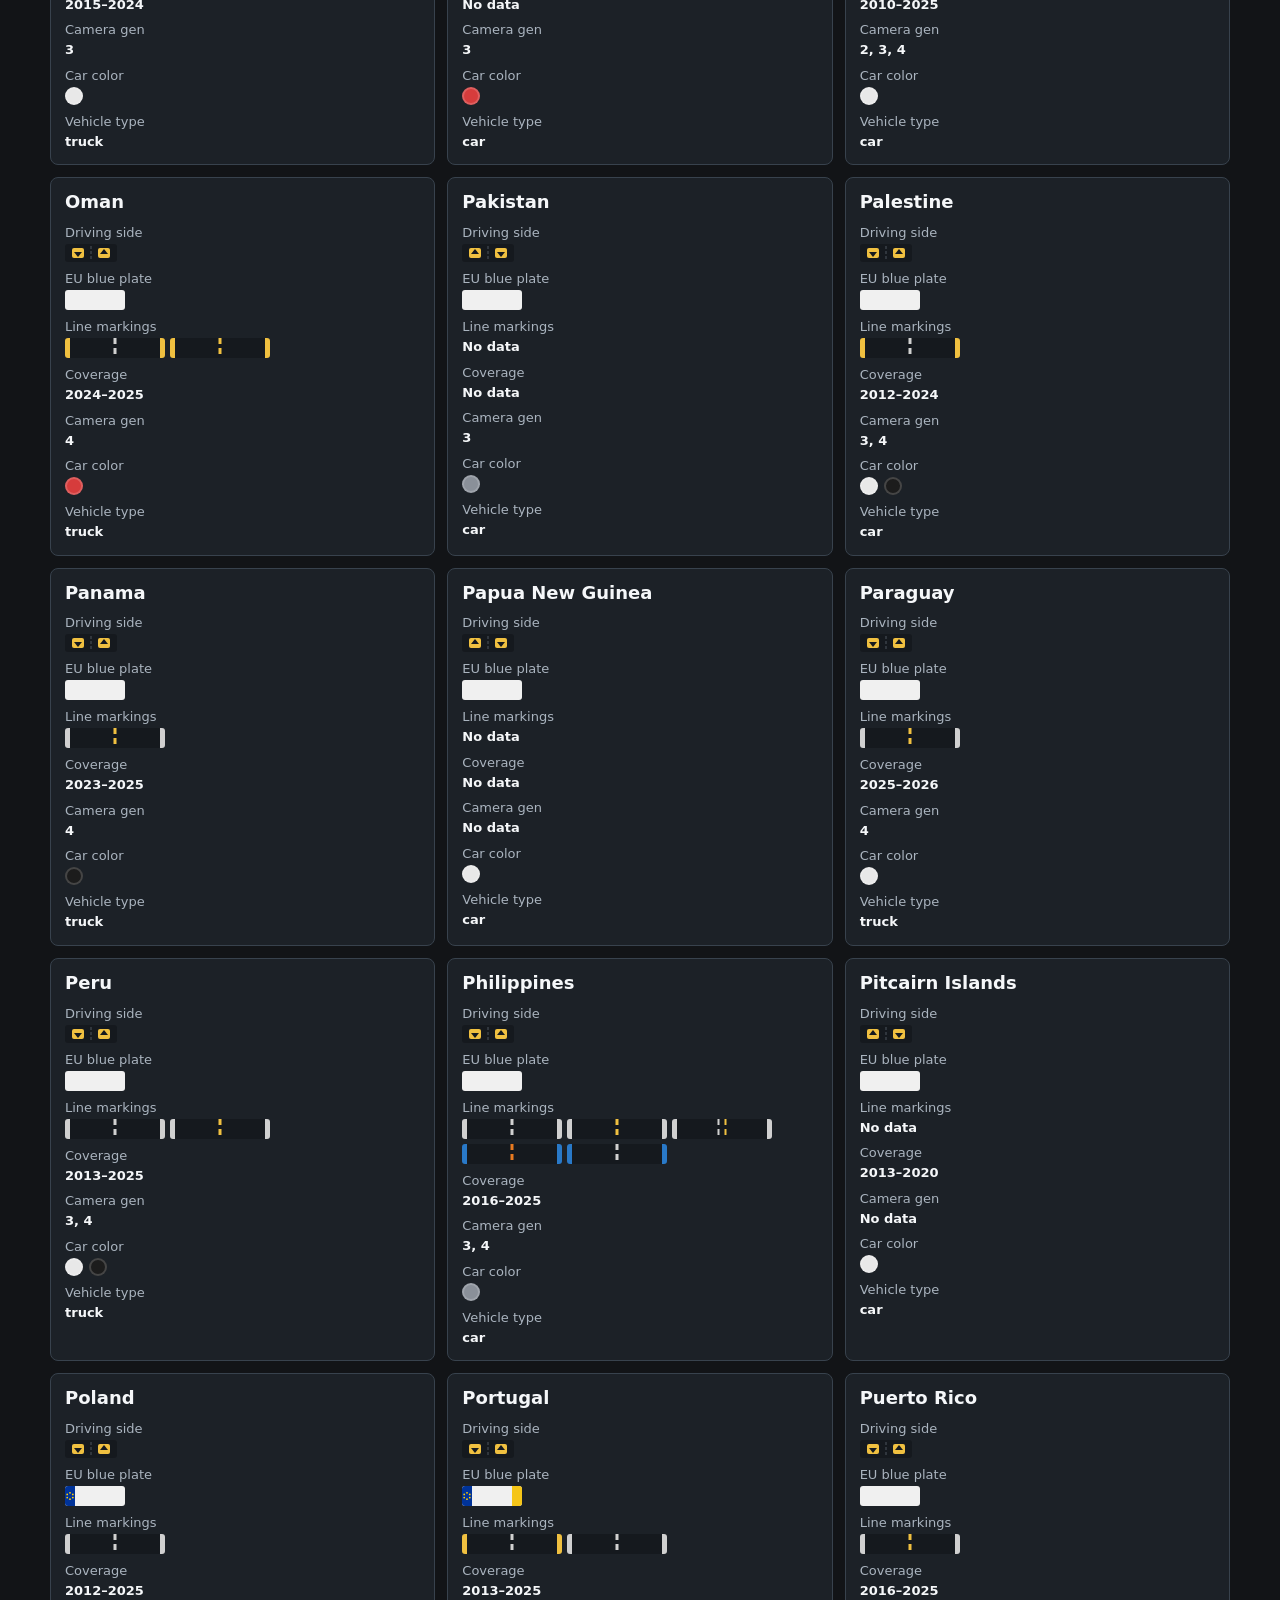
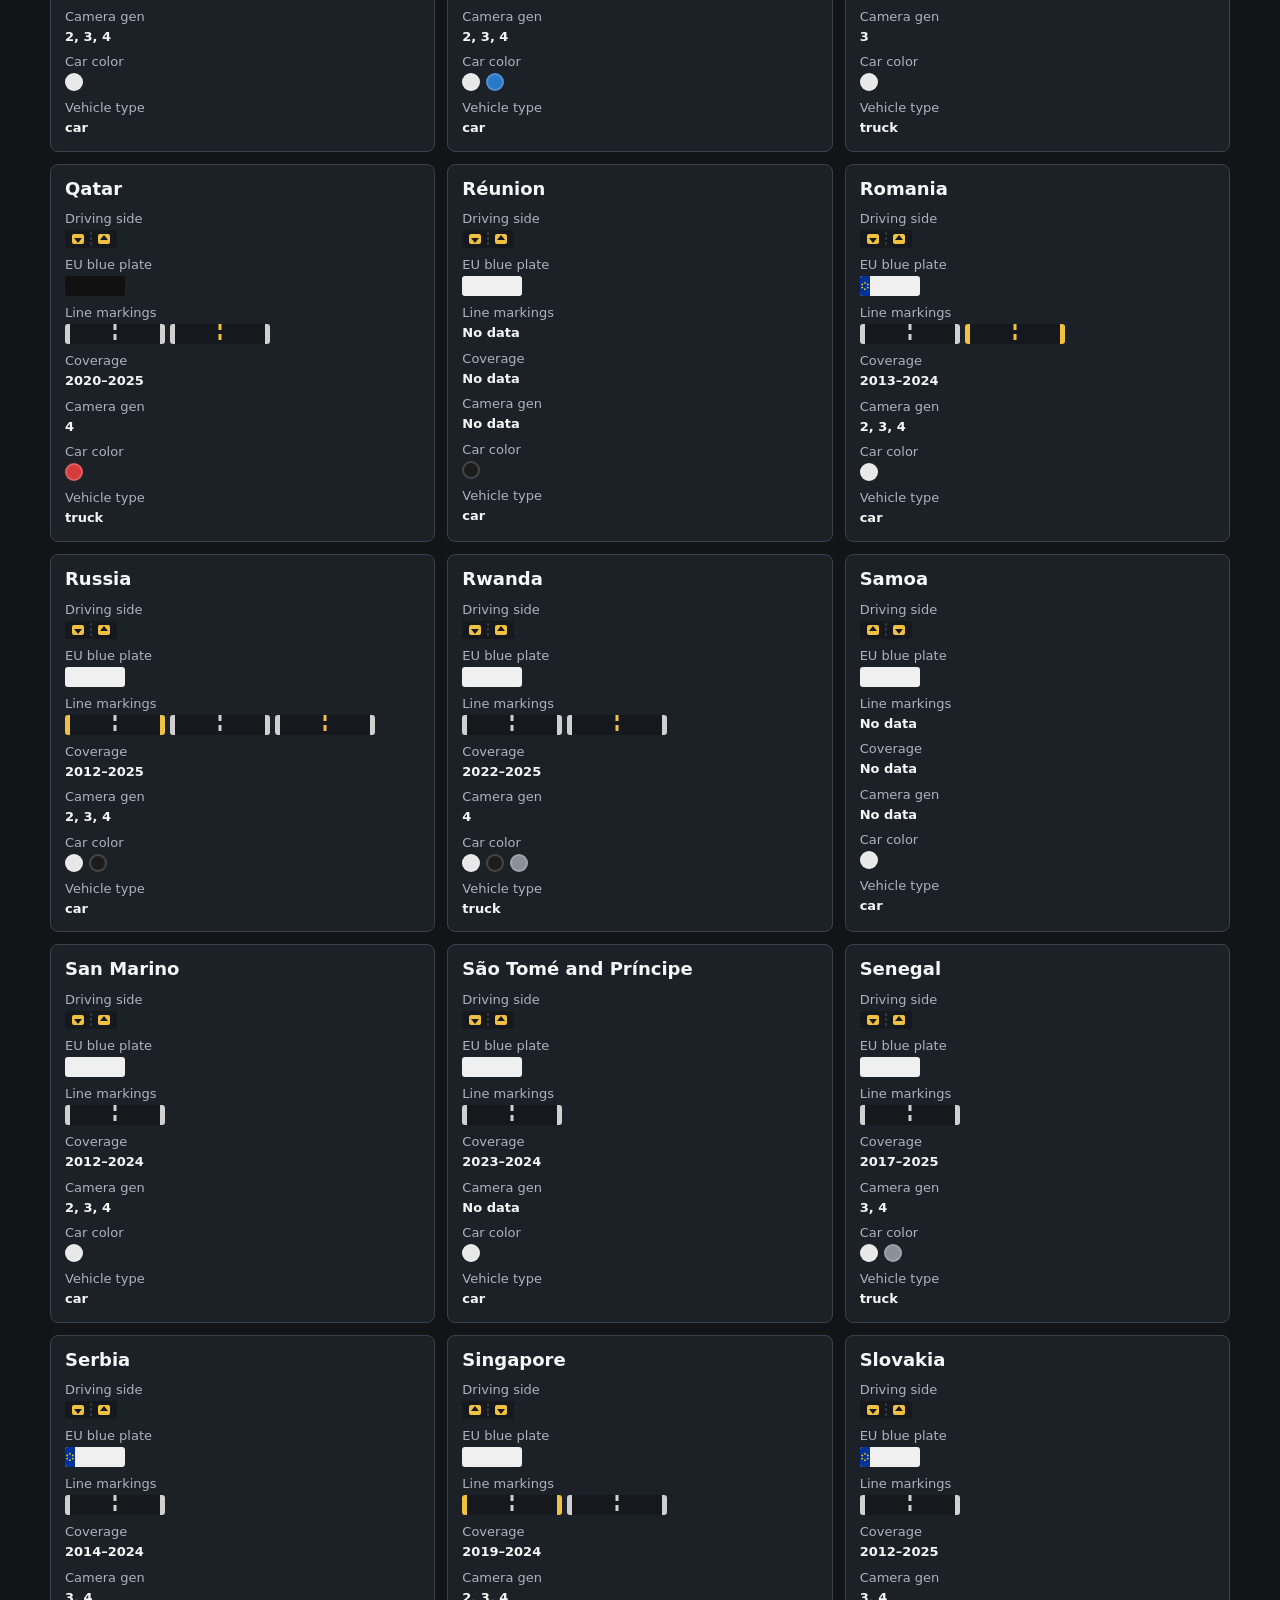
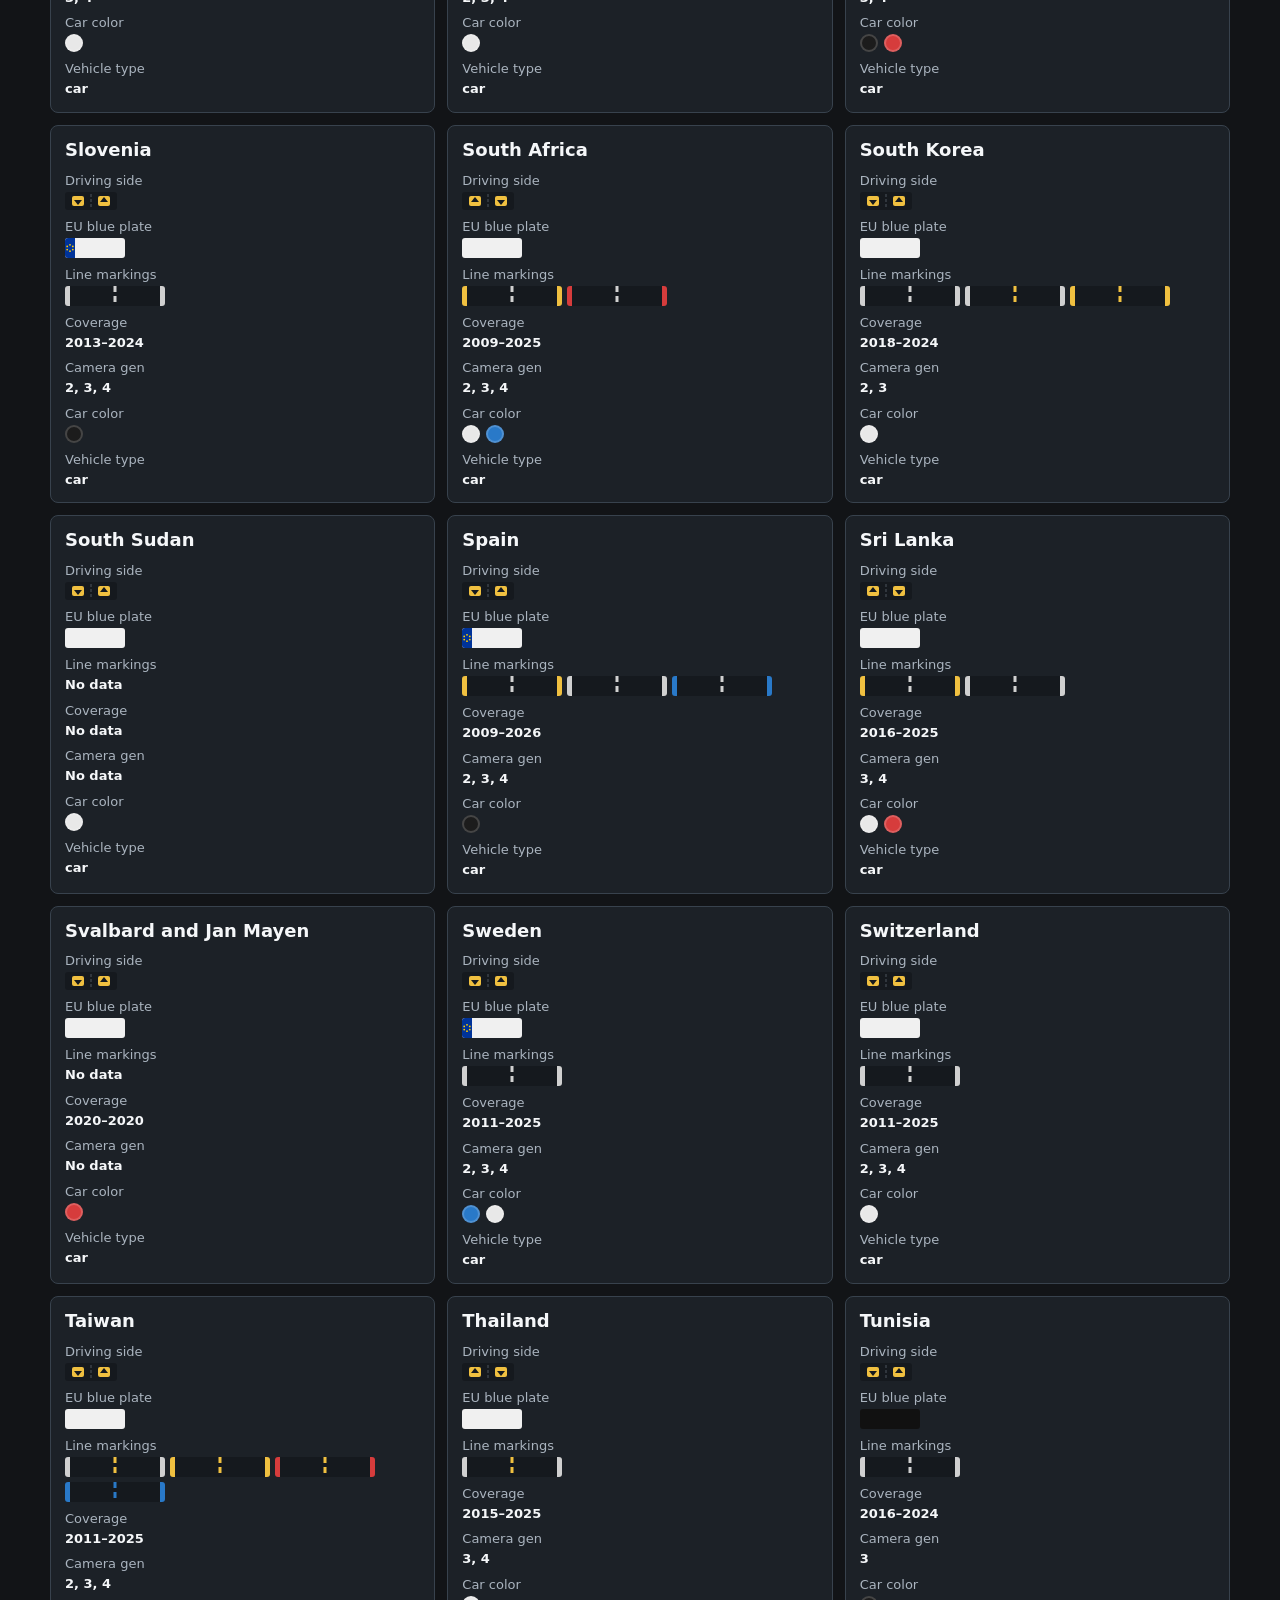
==== commit 0fe31b6f: "Add todos" ====
--- a/filters.html
+++ b/filters.html
@@ -20,6 +20,8 @@
         <input type="text" id="countrySearch" class="country-search-input" placeholder="Search for a country…" autocomplete="off" spellcheck="false">
         <ul id="countryDropdown" class="country-dropdown" hidden></ul>
       </div>
+      
+      <!--Todo: show elements if unknown or no data-->
 
       <section class="filter-bar" aria-label="Country filters">
         <label>
@@ -30,6 +32,8 @@
             <option value="right">Right</option>
           </select>
         </label>
+        
+        <!--Todo: change eu blue plate to svg selection-->
 
         <label>
           <span>Has EU blue plate</span>
--- a/styles.css
+++ b/styles.css
@@ -643,6 +643,111 @@
   line-height: 1.35;
 }
 
+.color-swatch-row {
+  display: flex;
+  align-items: center;
+  gap: 6px;
+  flex-wrap: wrap;
+}
+
+.roadline-row {
+  display: flex;
+  align-items: center;
+  gap: 5px;
+  flex-wrap: wrap;
+}
+
+.road-line-svg {
+  display: block;
+  border-radius: 3px;
+  flex-shrink: 0;
+}
+
+.driving-side-svg,
+.plate-svg {
+  display: block;
+  flex-shrink: 0;
+}
+
+.custom-select-wrapper {
+  position: relative;
+  width: 100%;
+}
+
+.custom-select-trigger {
+  display: flex;
+  align-items: center;
+  gap: 8px;
+  width: 100%;
+  min-height: 38px;
+  border: 1px solid var(--line);
+  border-radius: 8px;
+  padding: 5px 10px;
+  background: #111820;
+  color: var(--text);
+  font: inherit;
+  font-size: 13px;
+  cursor: pointer;
+  text-align: left;
+}
+
+.custom-select-trigger:focus {
+  outline: none;
+  border-color: rgba(244, 201, 93, 0.5);
+}
+
+.custom-select-panel {
+  position: absolute;
+  top: calc(100% + 4px);
+  left: 0;
+  z-index: 300;
+  margin: 0;
+  padding: 4px 0;
+  list-style: none;
+  border: 1px solid var(--line);
+  border-radius: 8px;
+  background: var(--panel-strong);
+  box-shadow: 0 8px 24px rgba(0, 0, 0, 0.4);
+  min-width: 100%;
+  max-height: 280px;
+  overflow-y: auto;
+  scrollbar-width: thin;
+}
+
+.custom-select-panel[hidden] {
+  display: none;
+}
+
+.custom-select-option {
+  display: flex;
+  align-items: center;
+  gap: 8px;
+  padding: 7px 12px;
+  font-size: 13px;
+  cursor: pointer;
+  white-space: nowrap;
+}
+
+.custom-select-option:hover,
+.custom-select-option.is-selected {
+  background: rgba(244, 201, 93, 0.12);
+  color: #ffe08a;
+}
+
+.csd-text {
+  font-size: 13px;
+  line-height: 1;
+}
+
+.color-swatch {
+  display: inline-block;
+  width: 18px;
+  height: 18px;
+  border-radius: 50%;
+  border: 2px solid rgba(255, 255, 255, 0.18);
+  flex-shrink: 0;
+}
+
 @media (max-width: 980px) {
   .filter-bar {
     grid-template-columns: repeat(3, minmax(0, 1fr));
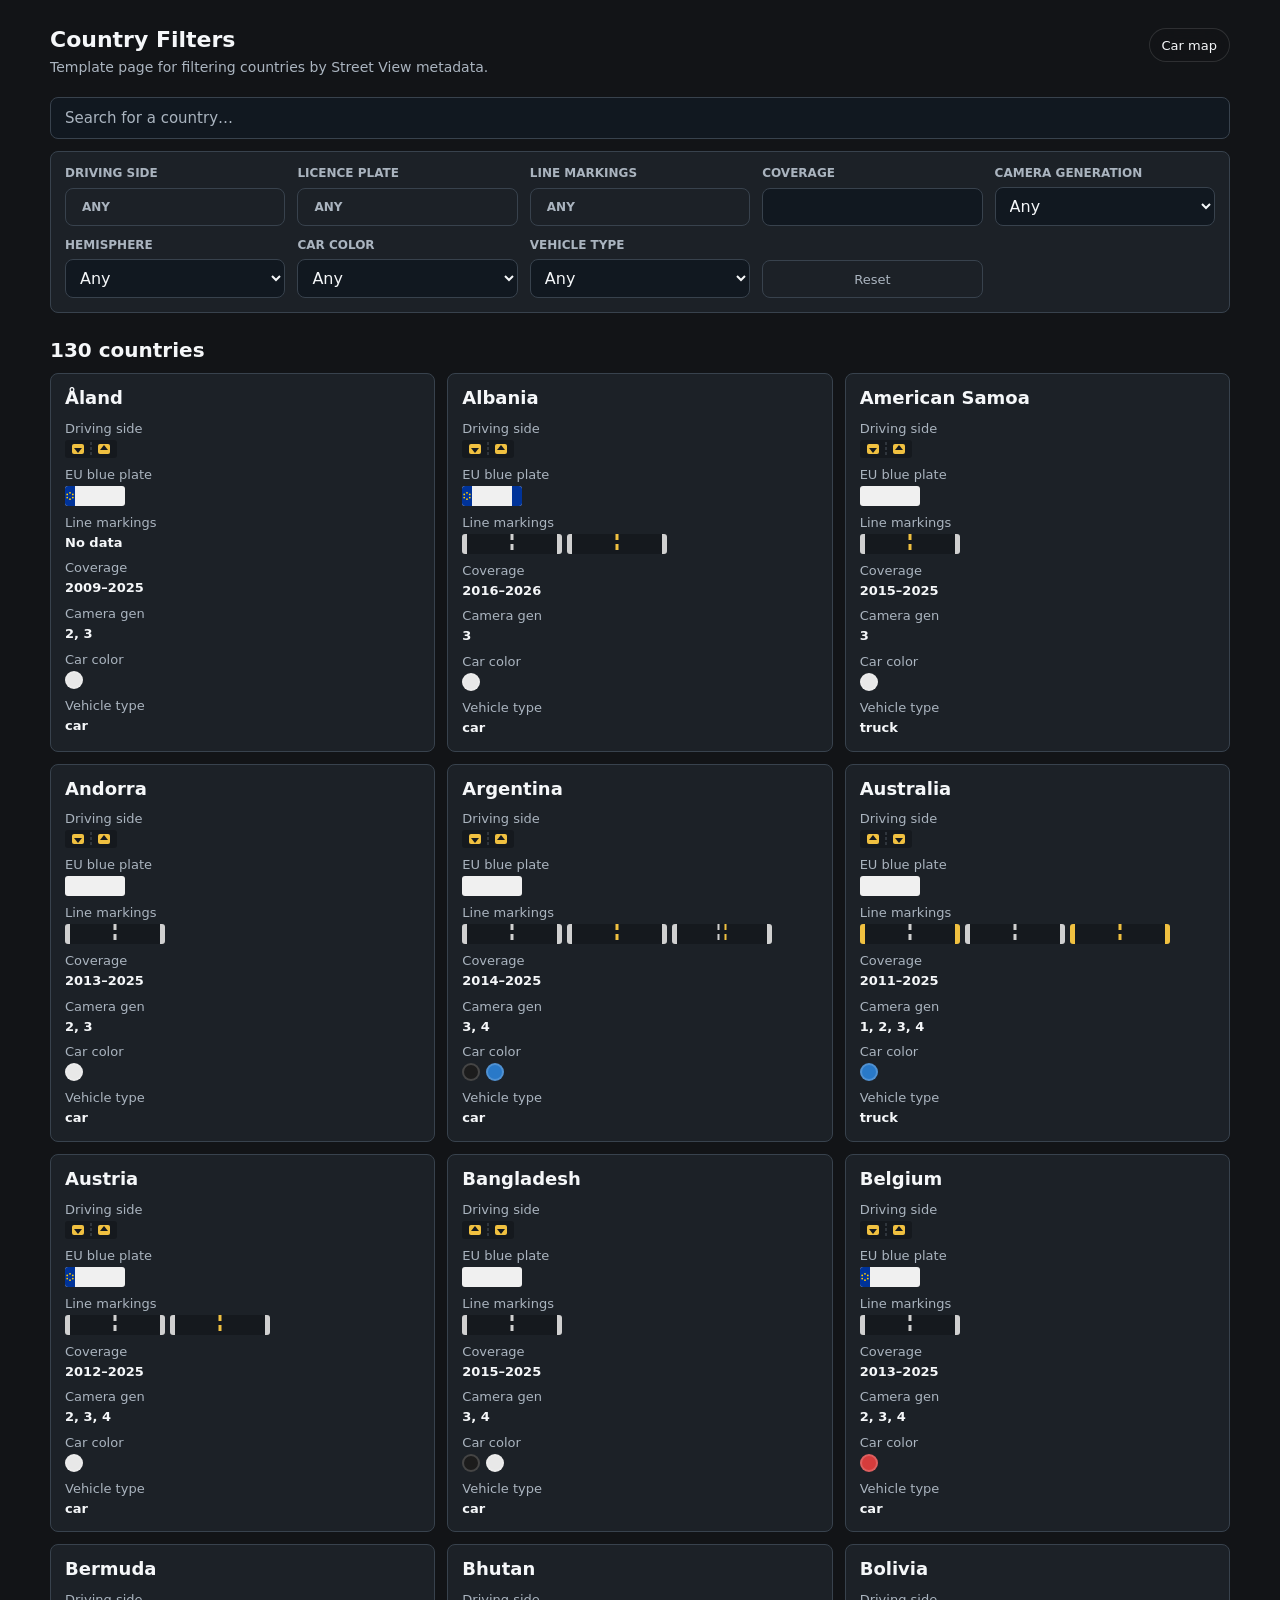
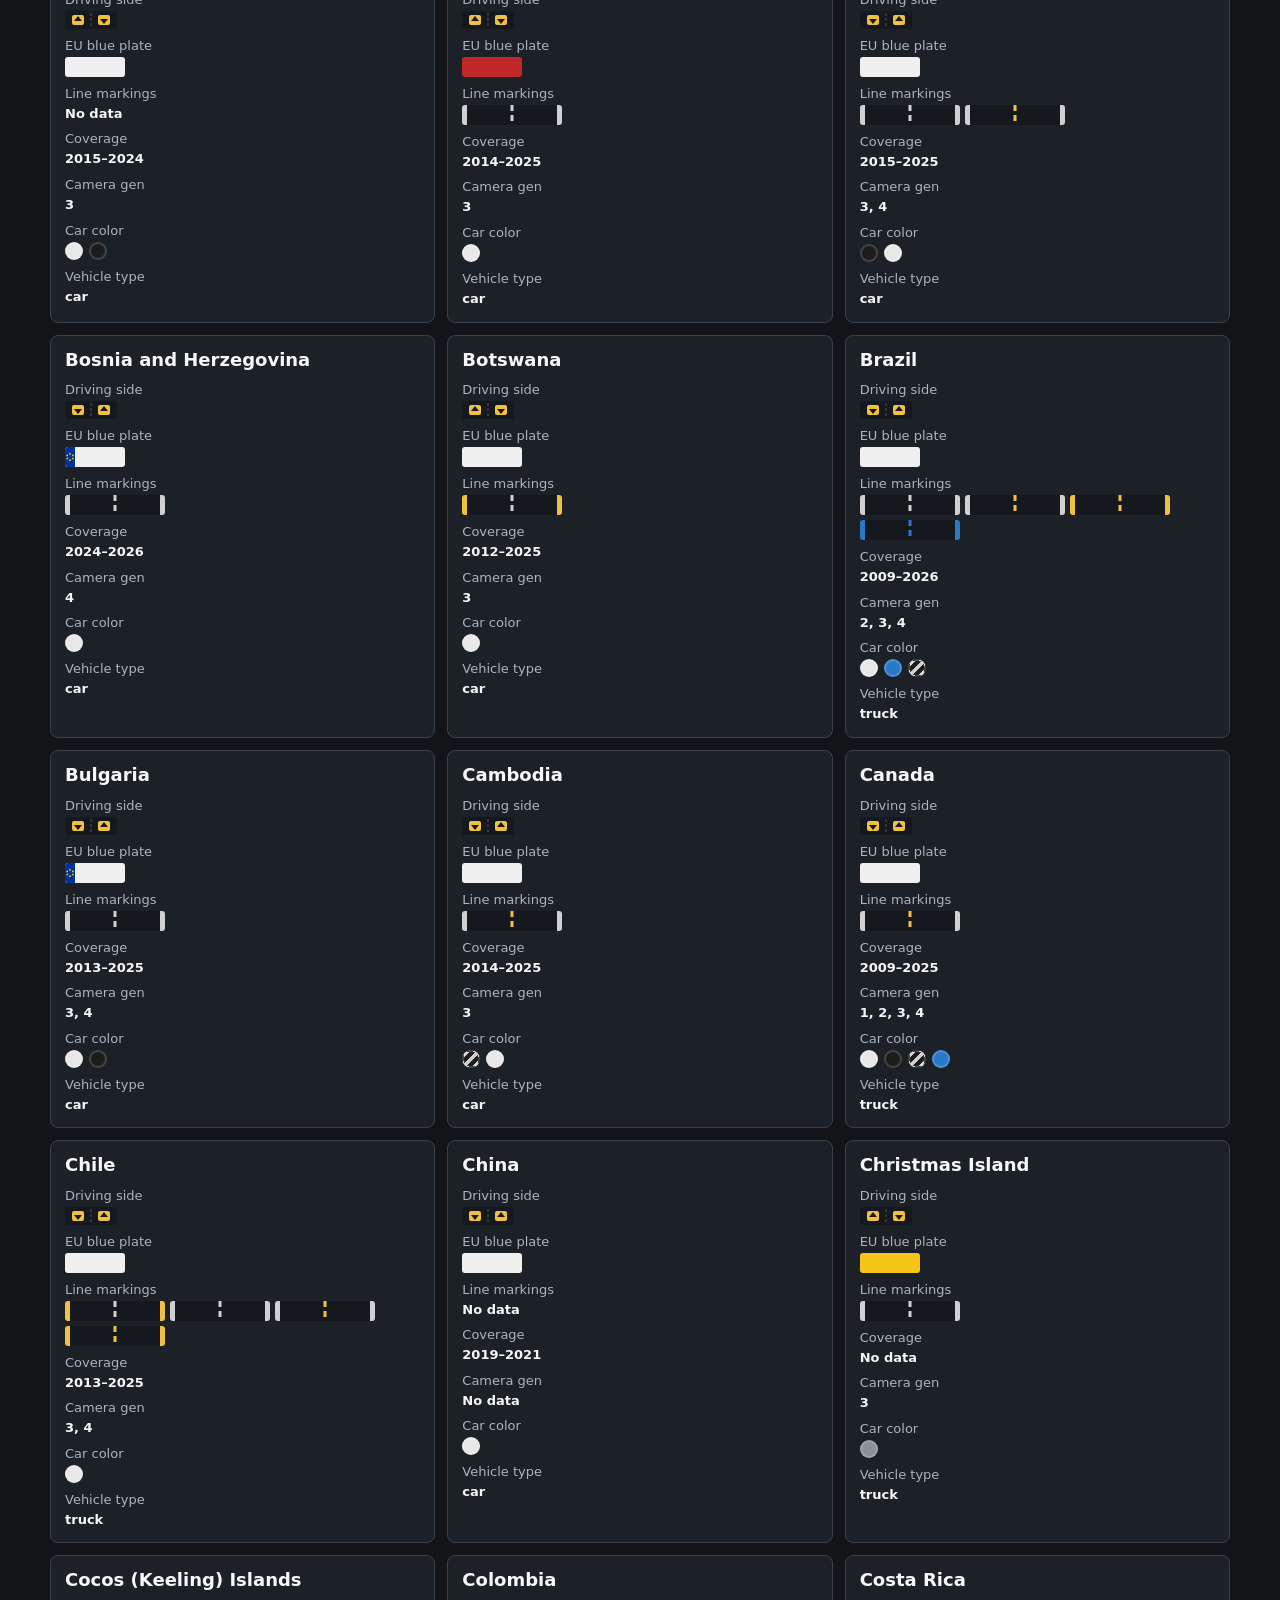
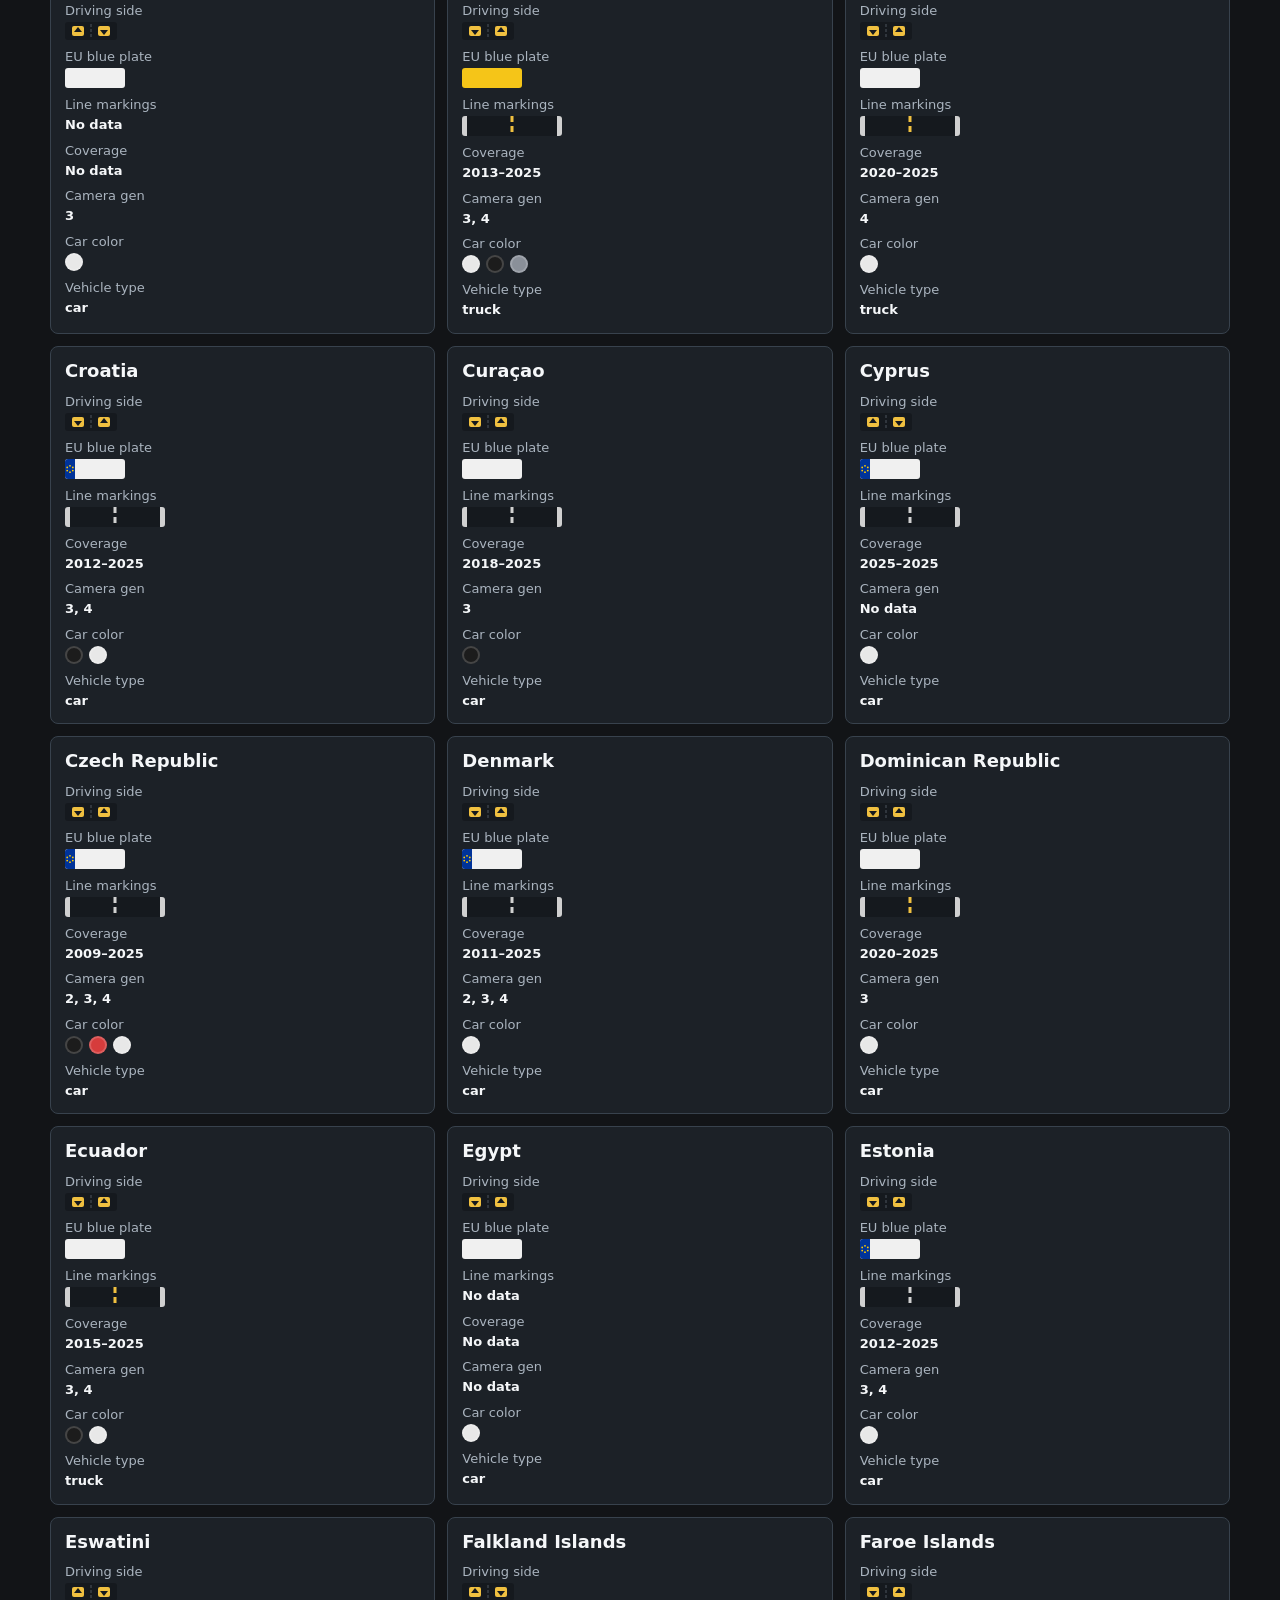
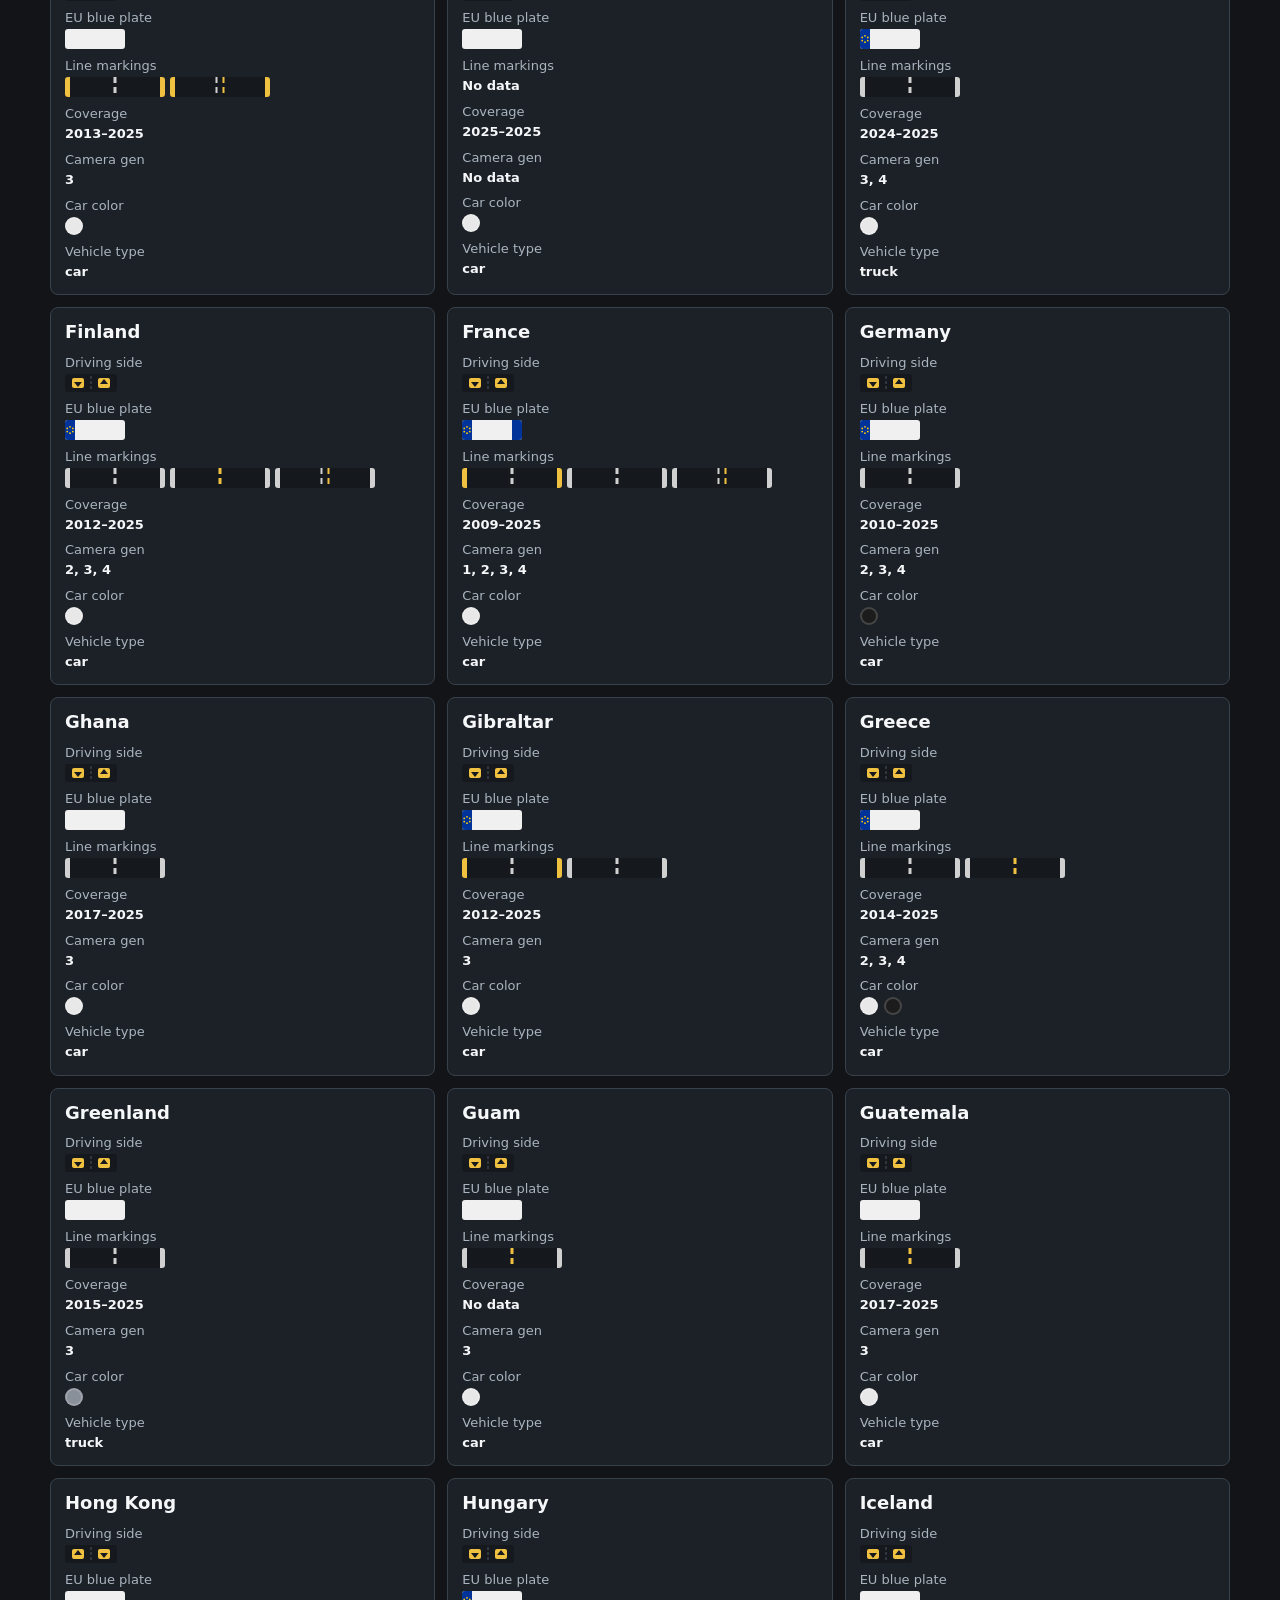
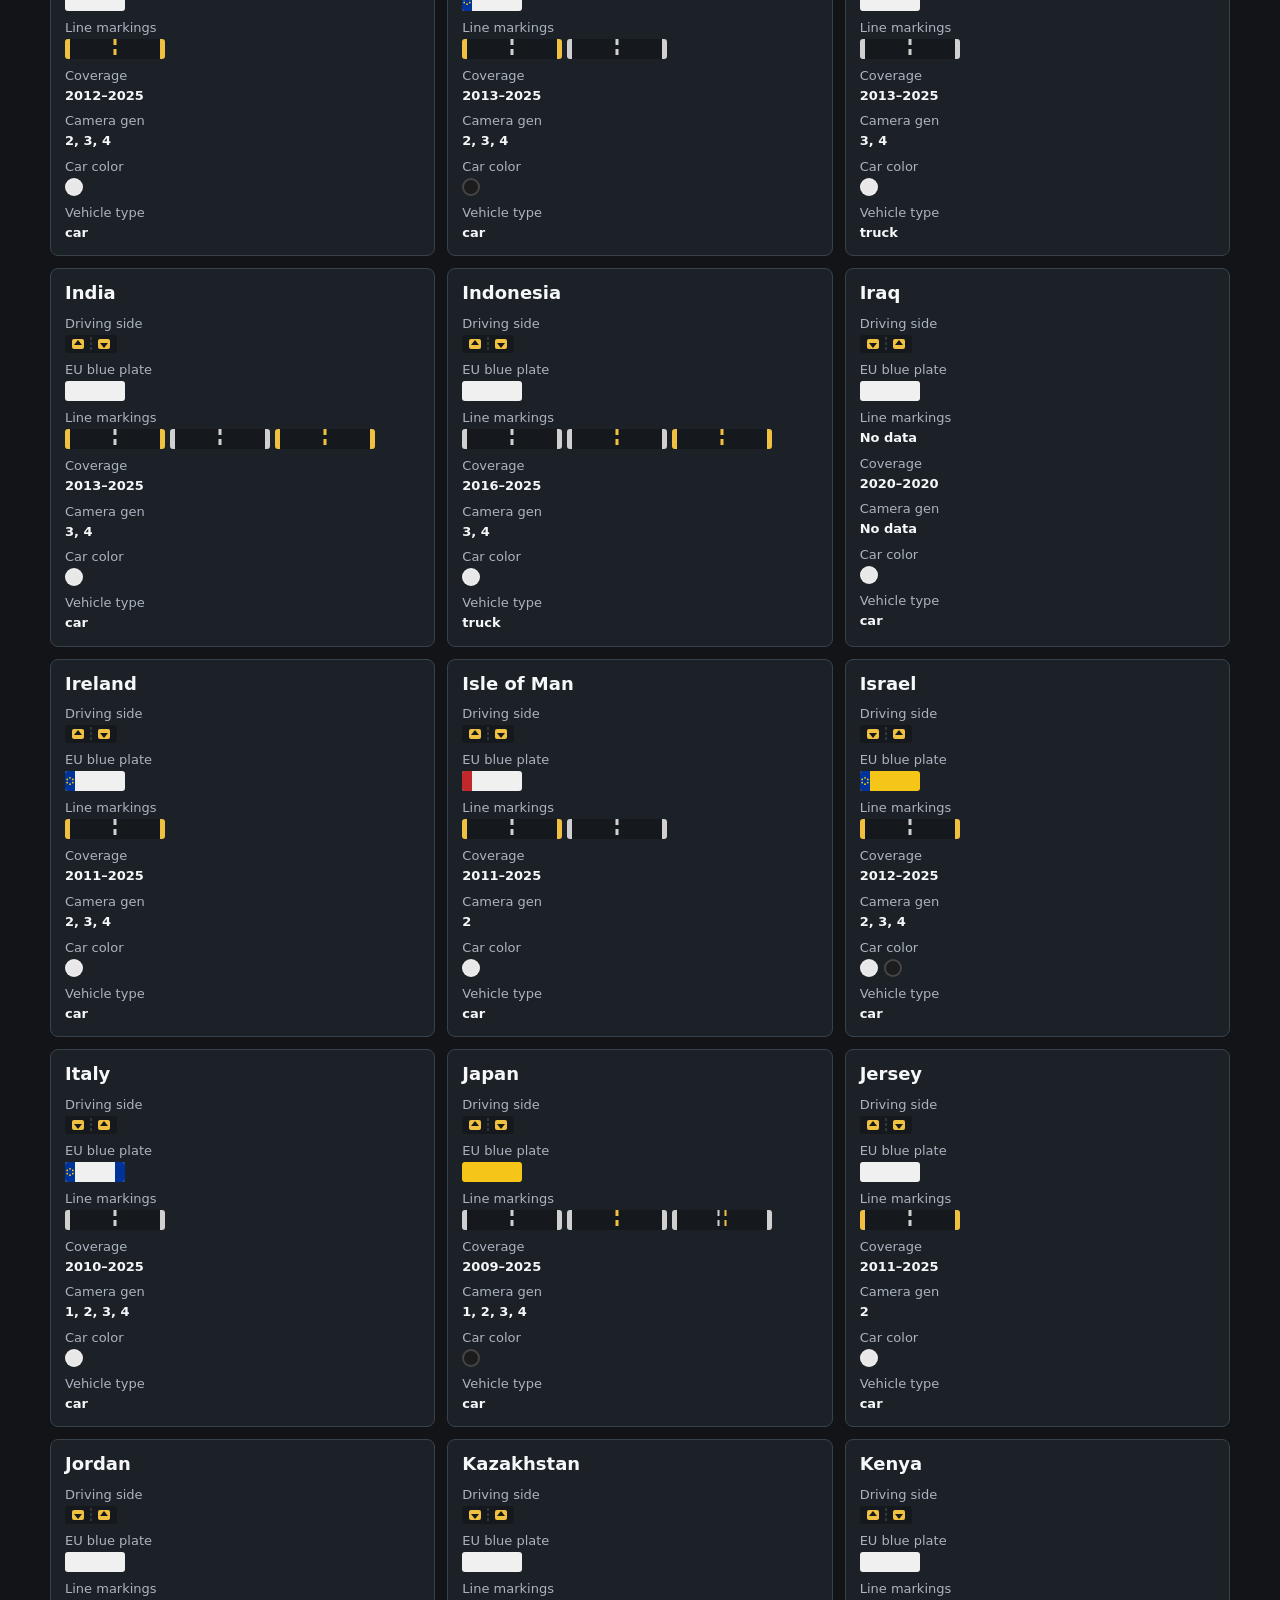
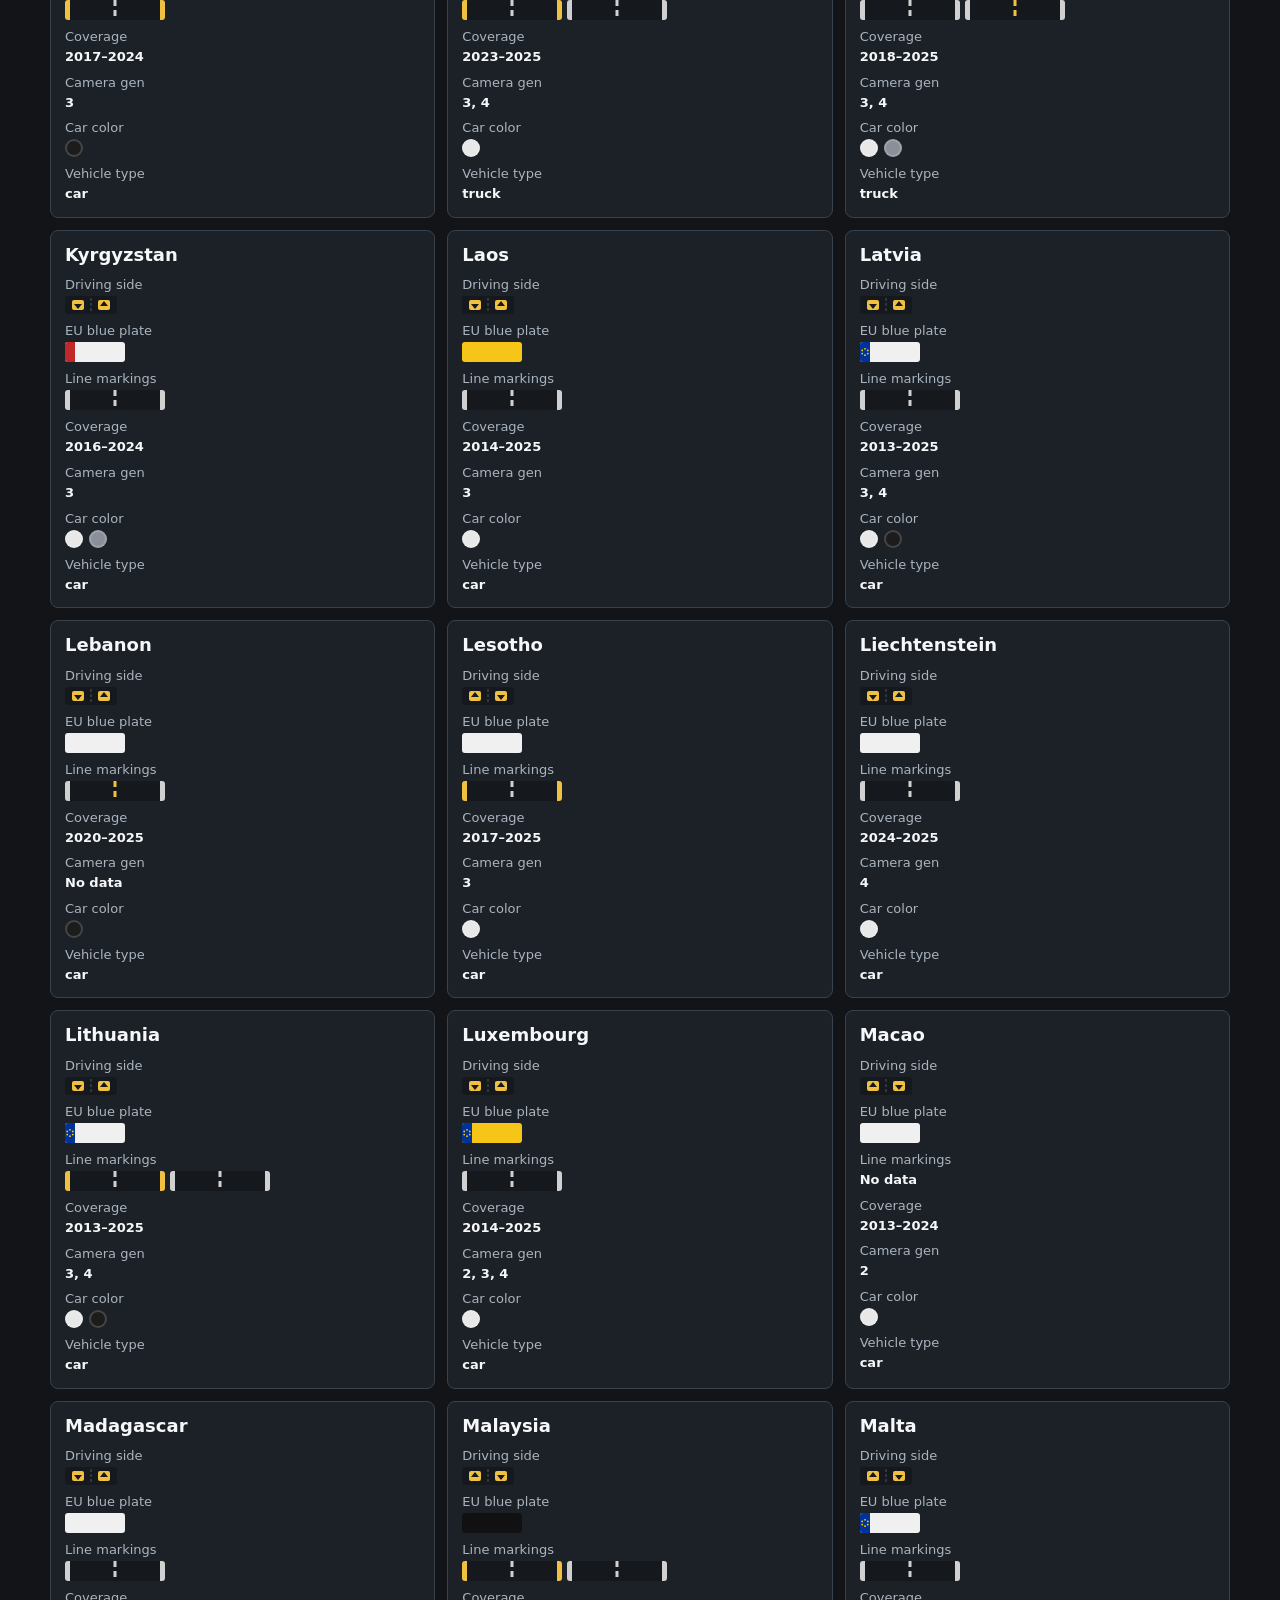
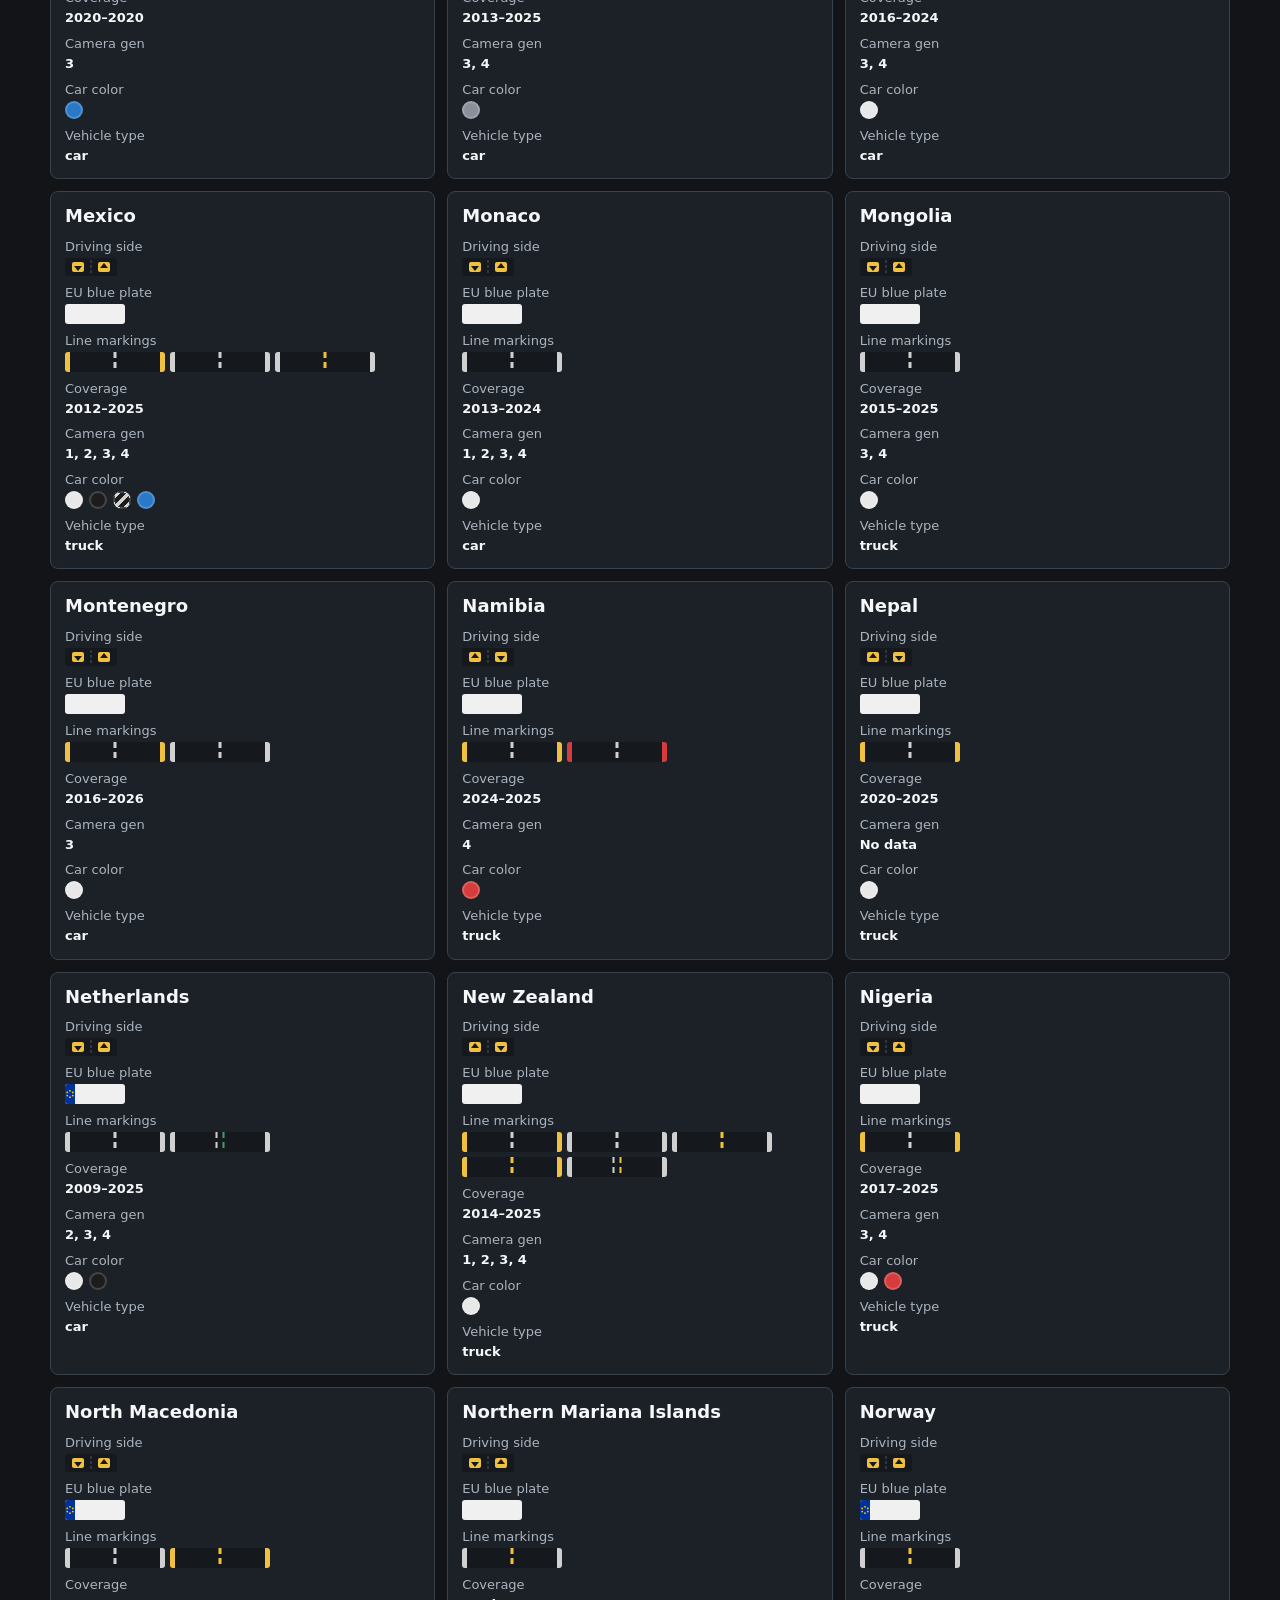
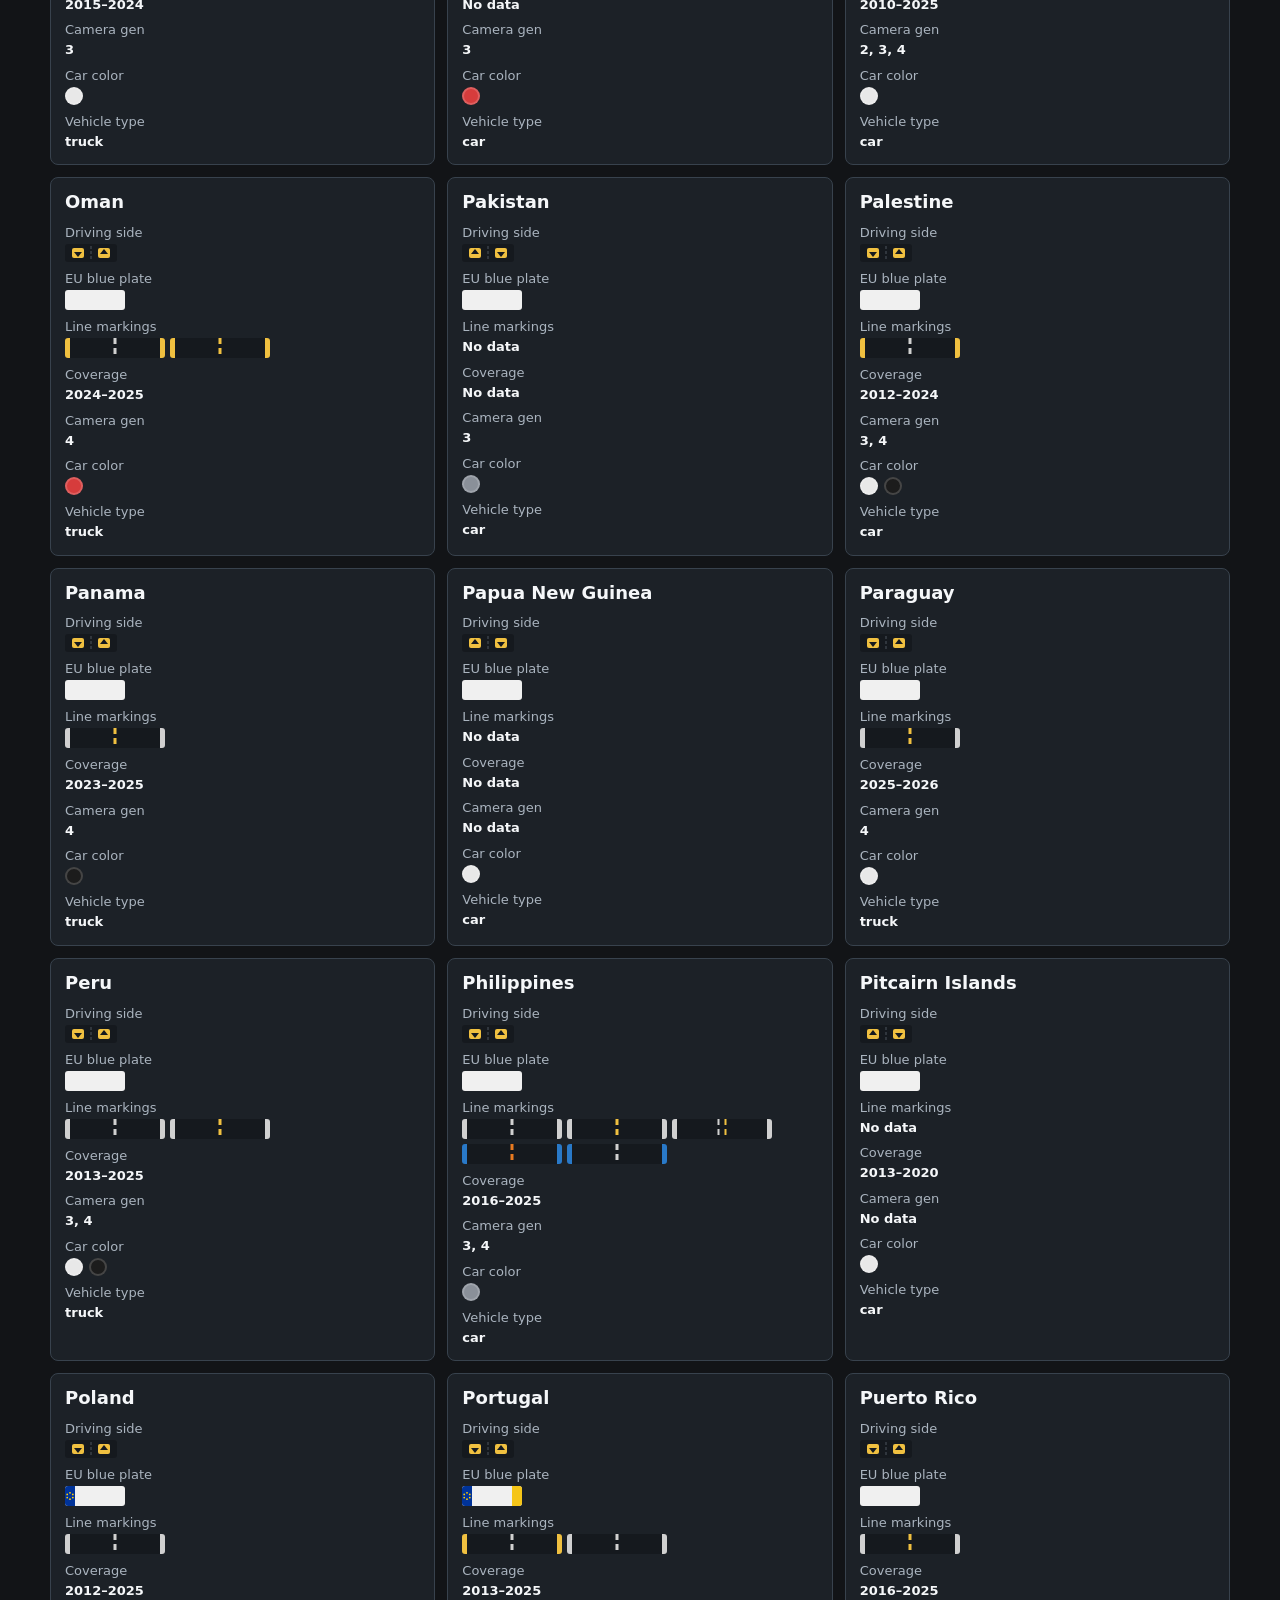
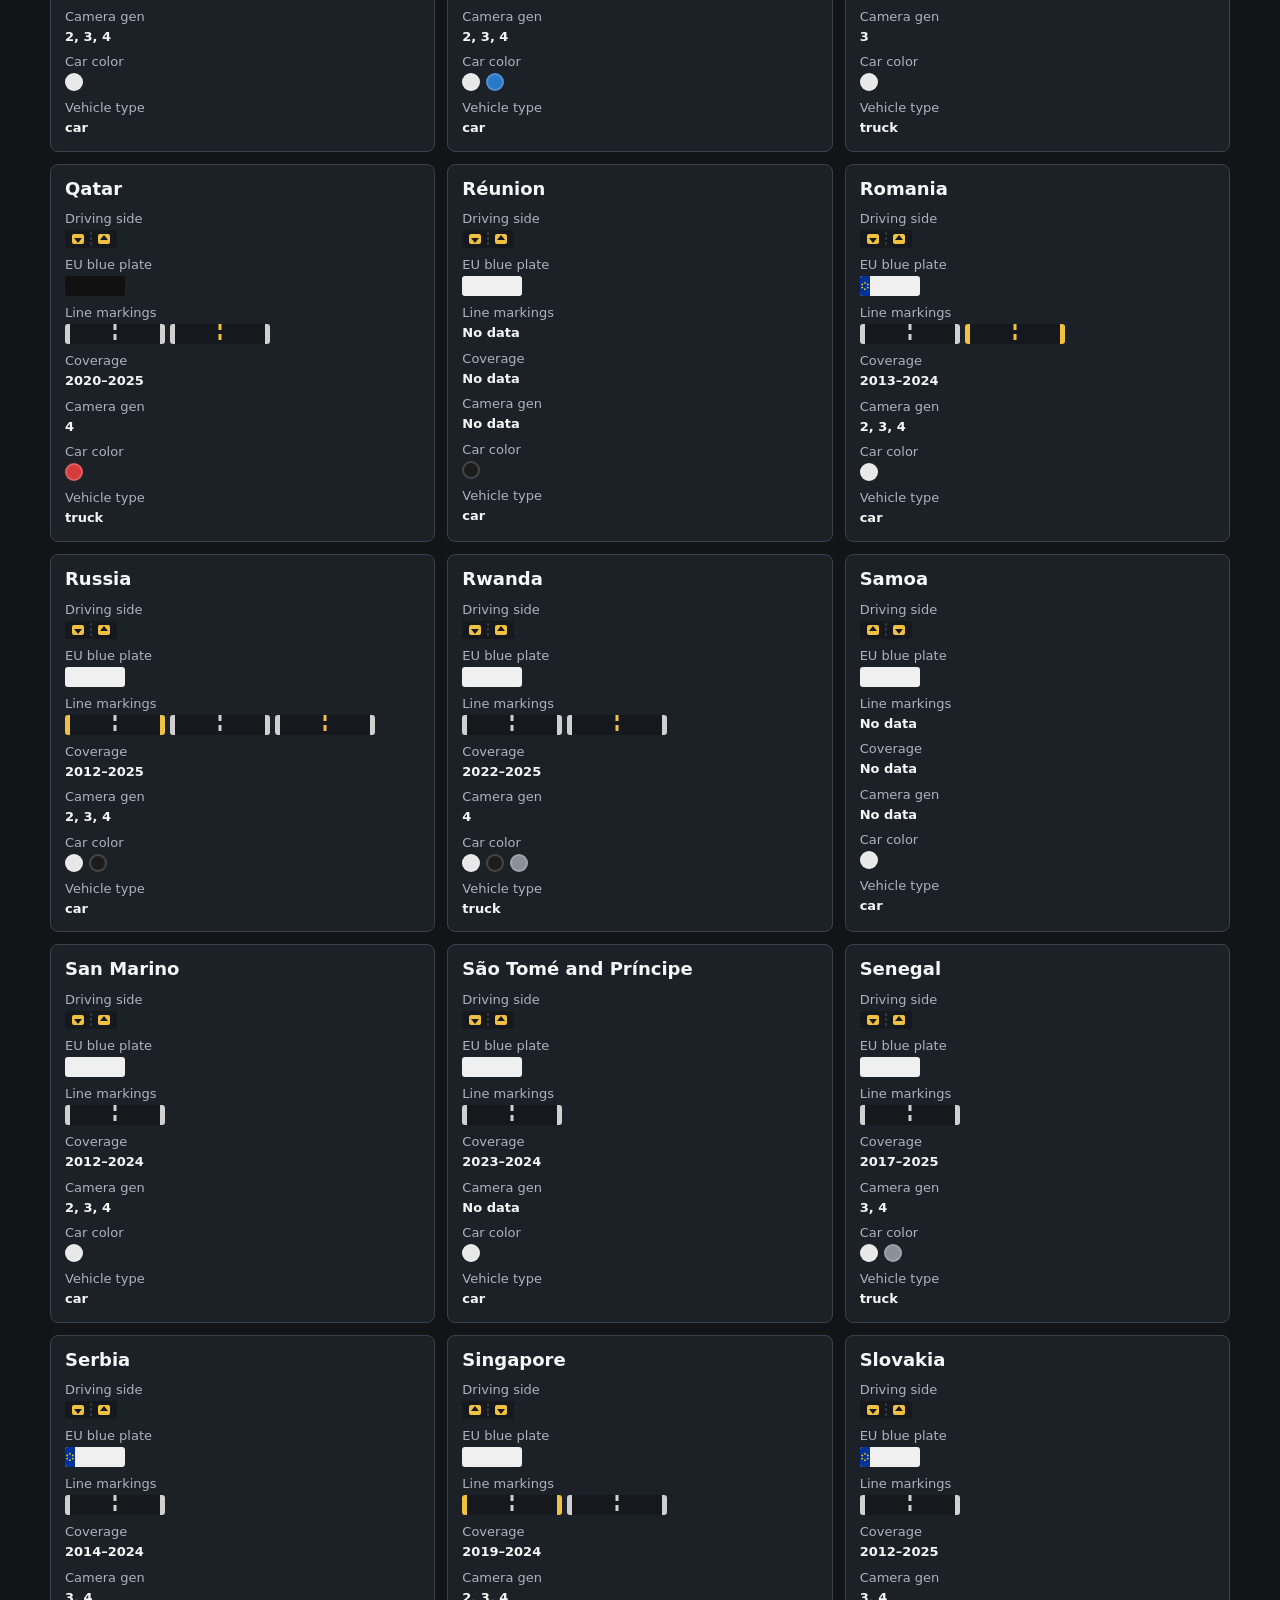
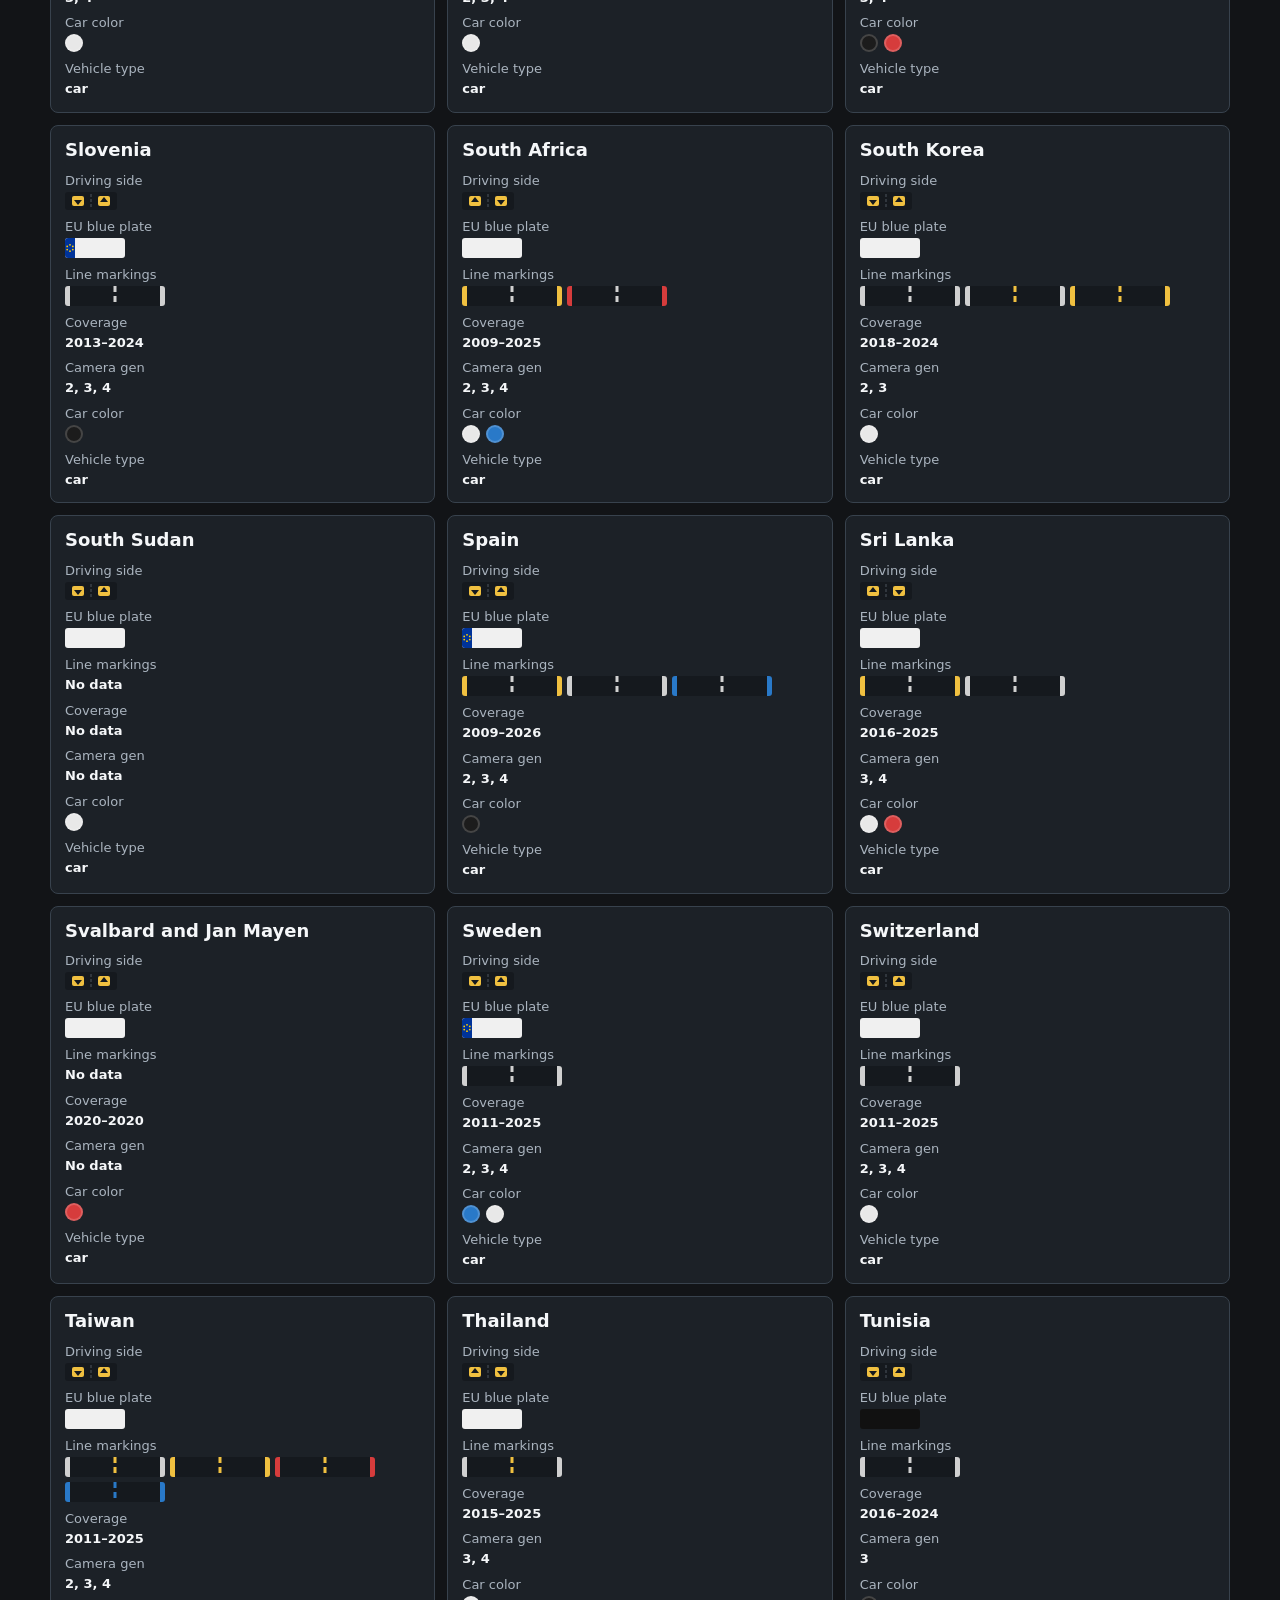
==== commit 6890c55e: "Expand plate filter to all types, pin common road lines, fix unknown passthrough - Licence plate fil" ====
--- a/filters.html
+++ b/filters.html
@@ -20,8 +20,6 @@
         <input type="text" id="countrySearch" class="country-search-input" placeholder="Search for a country…" autocomplete="off" spellcheck="false">
         <ul id="countryDropdown" class="country-dropdown" hidden></ul>
       </div>
-      
-      <!--Todo: show elements if unknown or no data-->
 
       <section class="filter-bar" aria-label="Country filters">
         <label>
@@ -30,17 +28,23 @@
             <option value="any">Any</option>
             <option value="left">Left</option>
             <option value="right">Right</option>
+            <option value="unknown">Unknown</option>
           </select>
         </label>
-        
-        <!--Todo: change eu blue plate to svg selection-->
 
         <label>
-          <span>Has EU blue plate</span>
+          <span>Licence plate</span>
           <select id="euPlateFilter">
             <option value="any">Any</option>
-            <option value="yes">Yes</option>
-            <option value="no">No</option>
+            <option value="eu">EU blue plate</option>
+            <option value="eu-both">EU blue (both sides)</option>
+            <option value="eu-yellow-right">EU blue + yellow right</option>
+            <option value="yellow-eu">Yellow + EU blue strip</option>
+            <option value="yellow">Yellow plate</option>
+            <option value="black">Black plate</option>
+            <option value="red-stripe">Red stripe (left)</option>
+            <option value="red">Red plate</option>
+            <option value="white">White plate</option>
             <option value="unknown">Unknown</option>
           </select>
         </label>
@@ -65,6 +69,7 @@
             <option value="2">Gen 2</option>
             <option value="3">Gen 3</option>
             <option value="4">Gen 4</option>
+            <option value="unknown">No data</option>
           </select>
         </label>
 
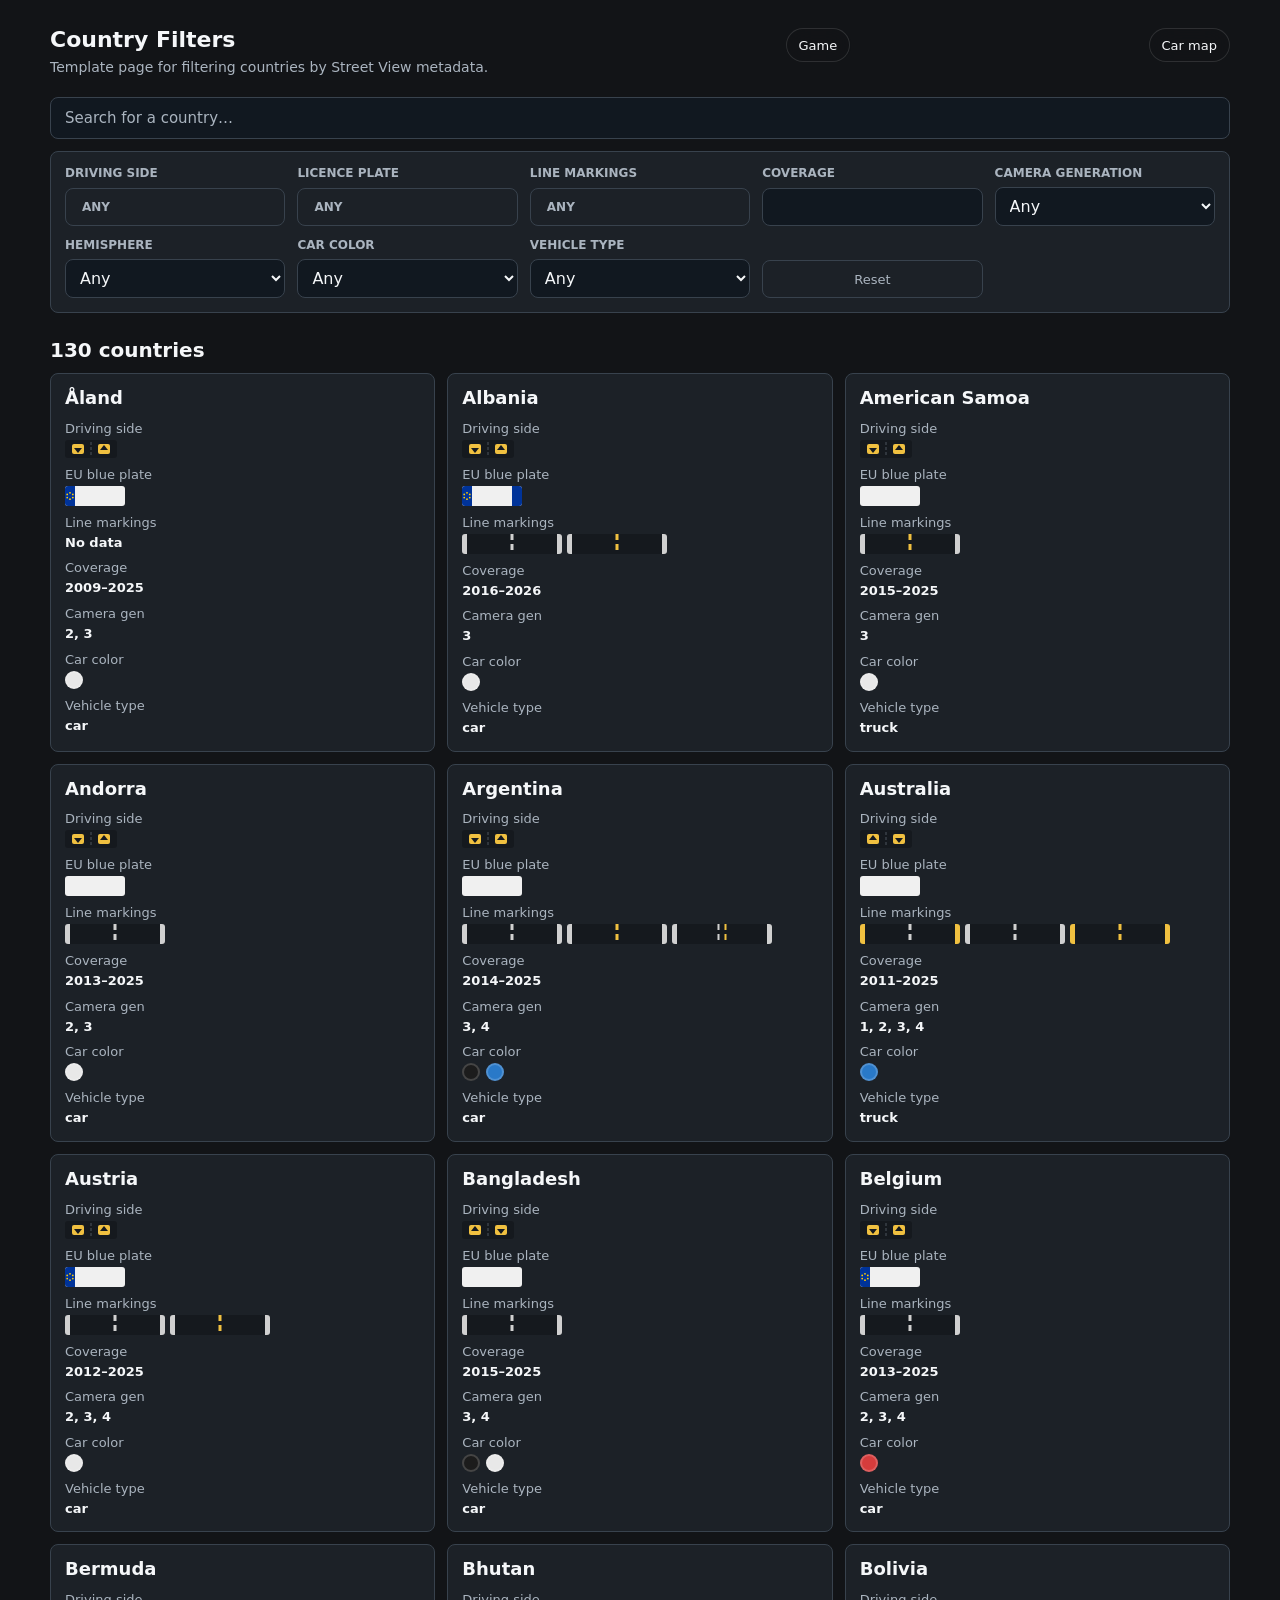
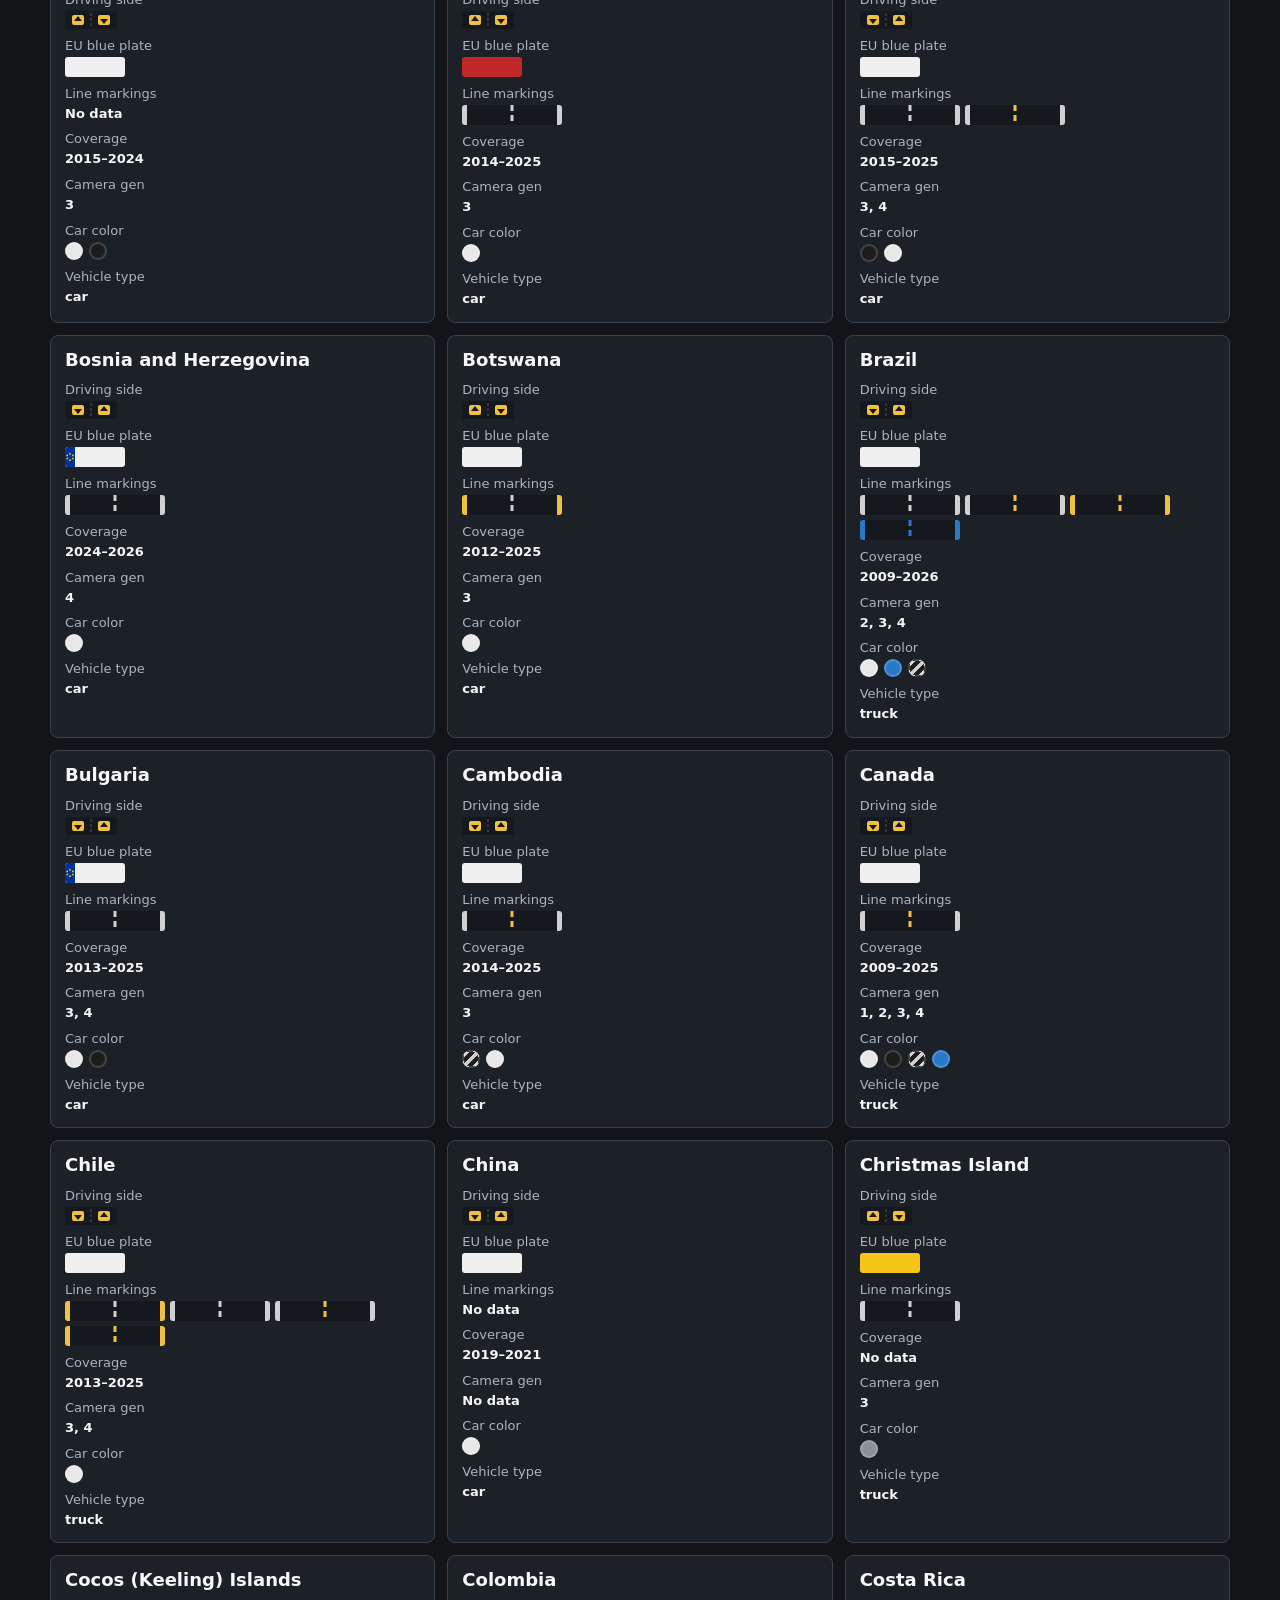
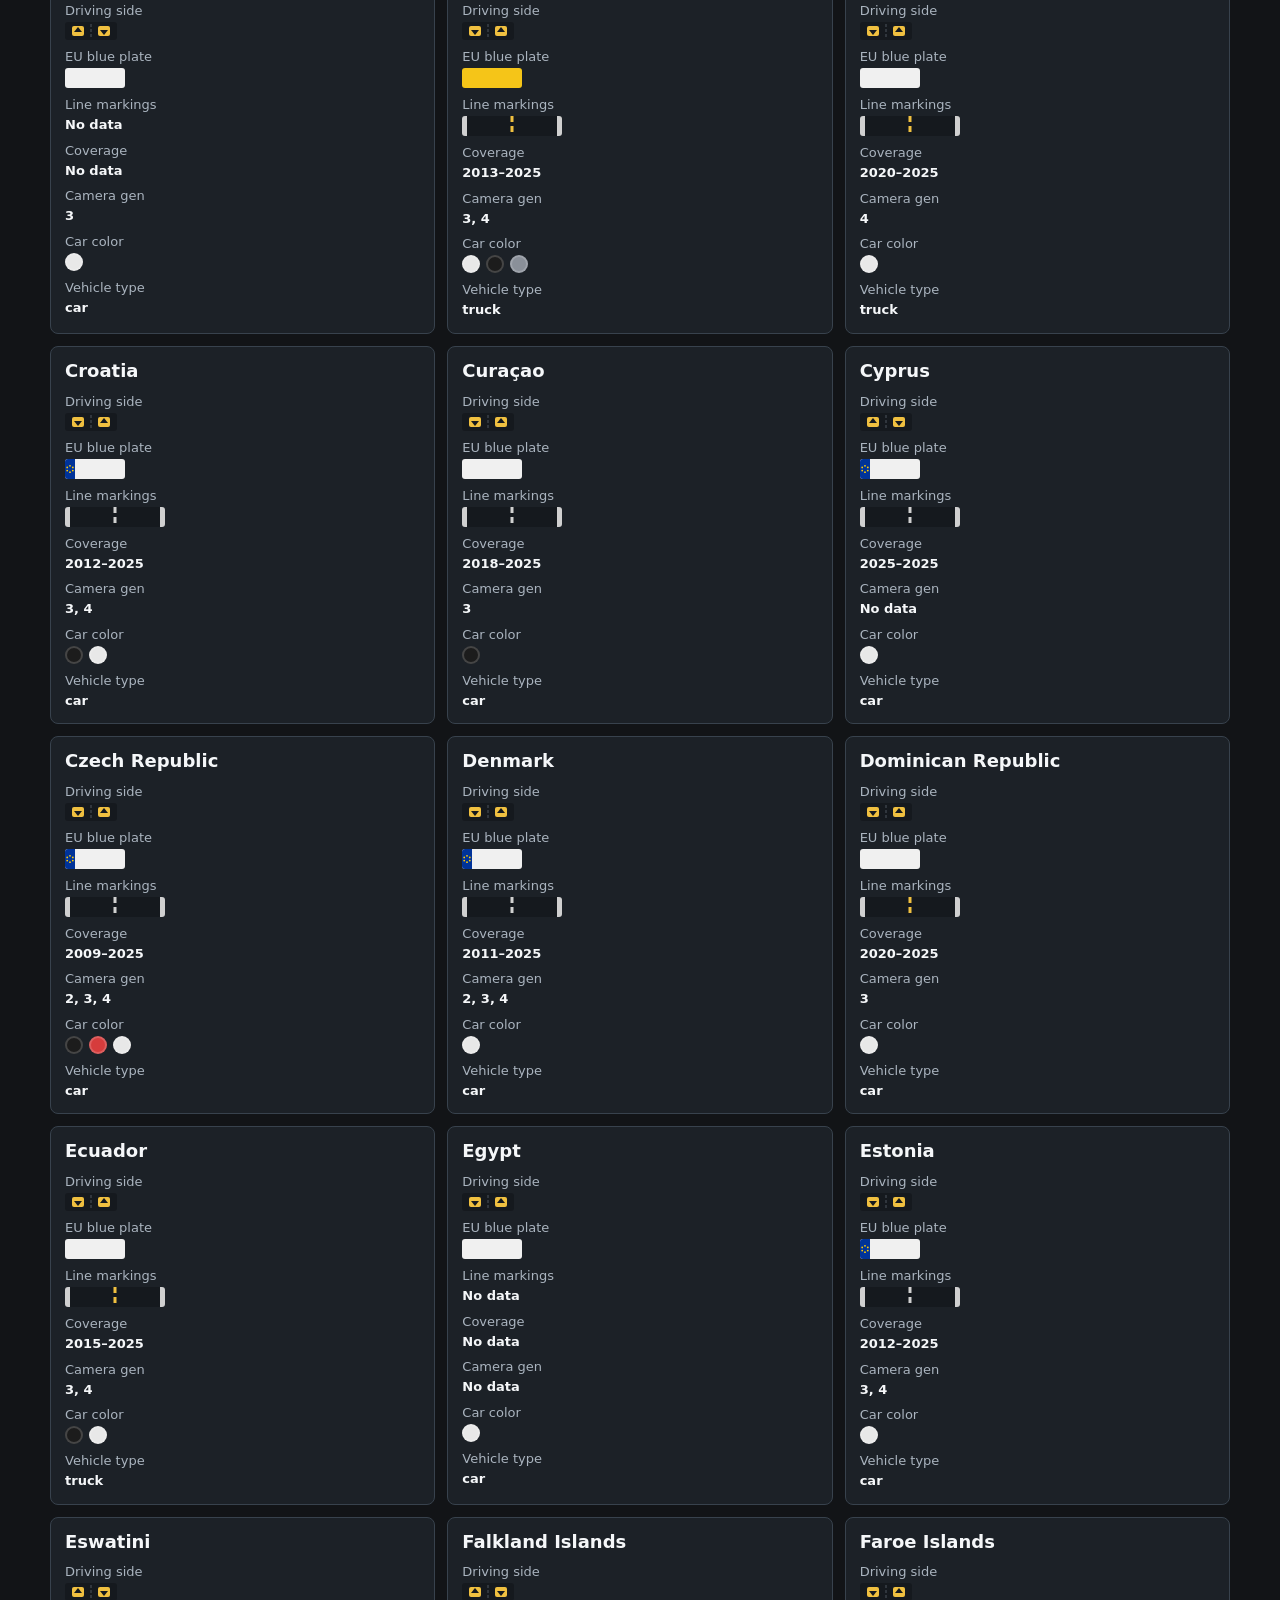
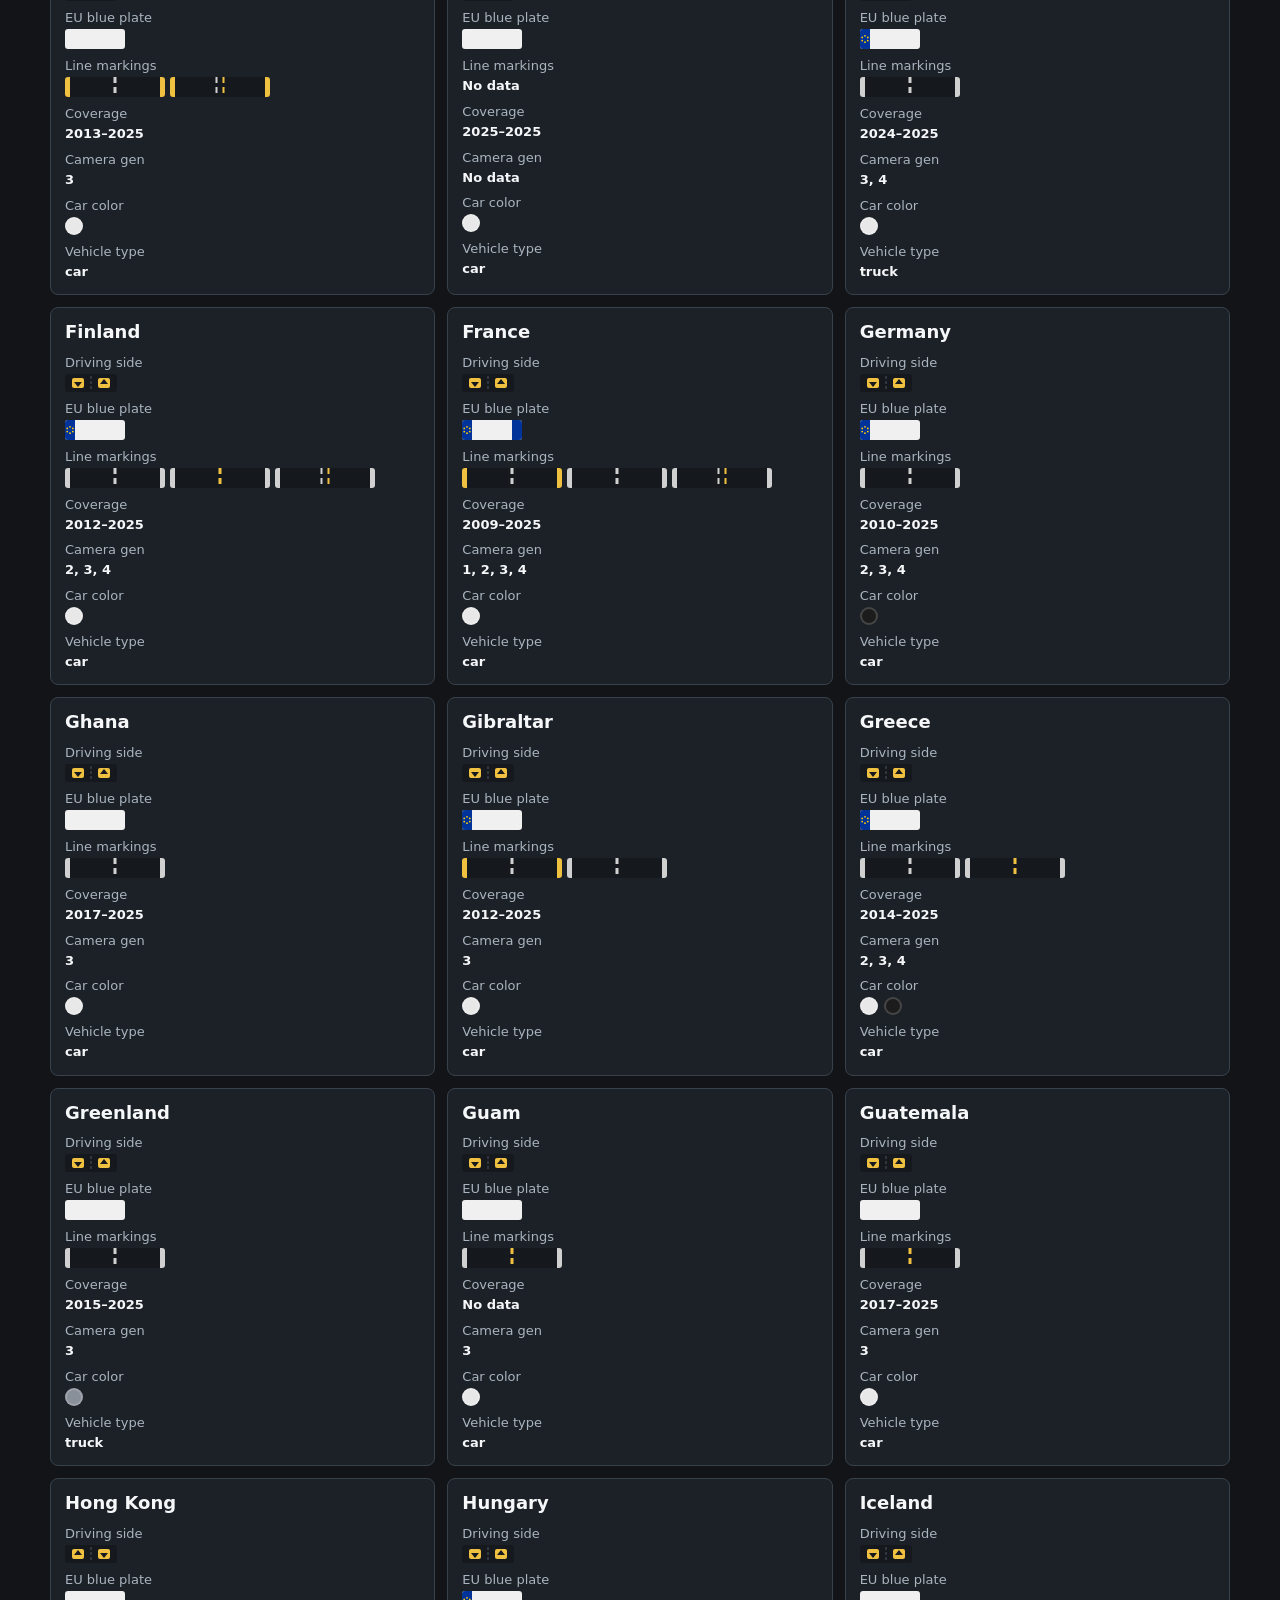
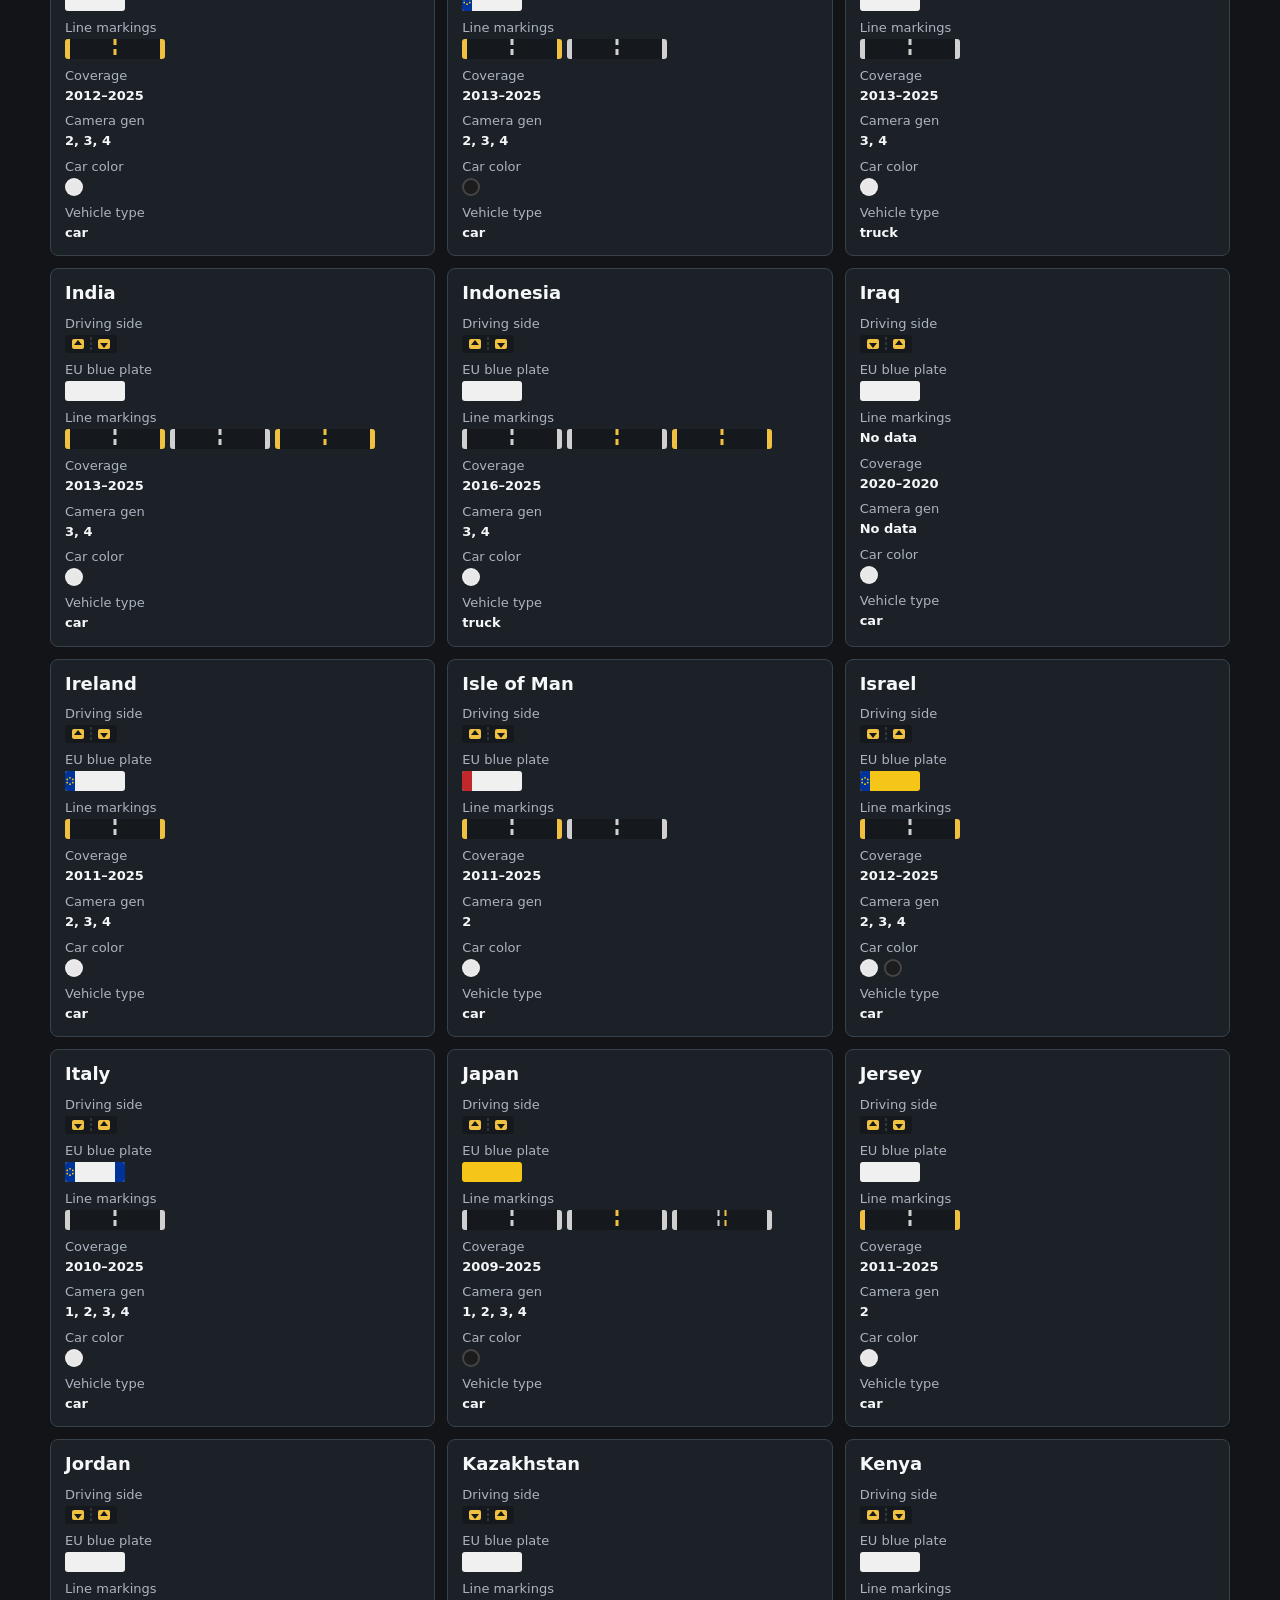
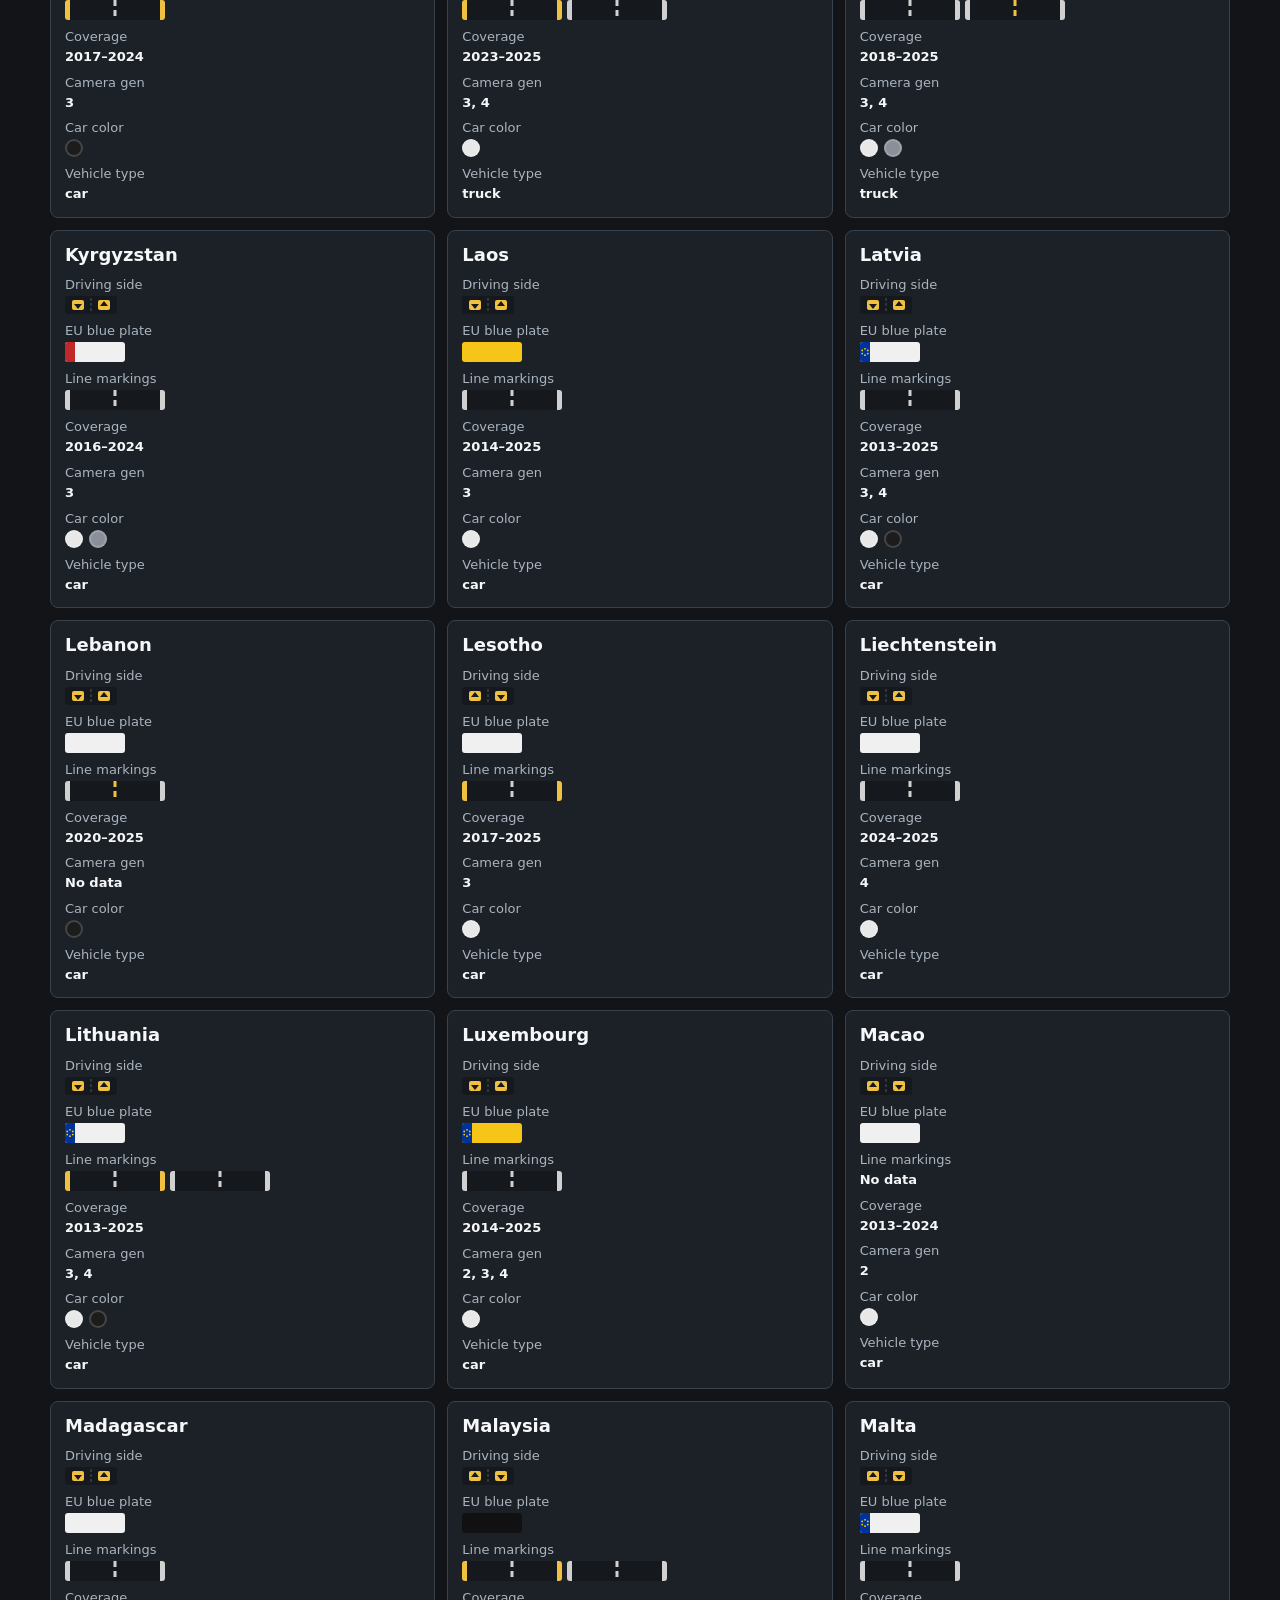
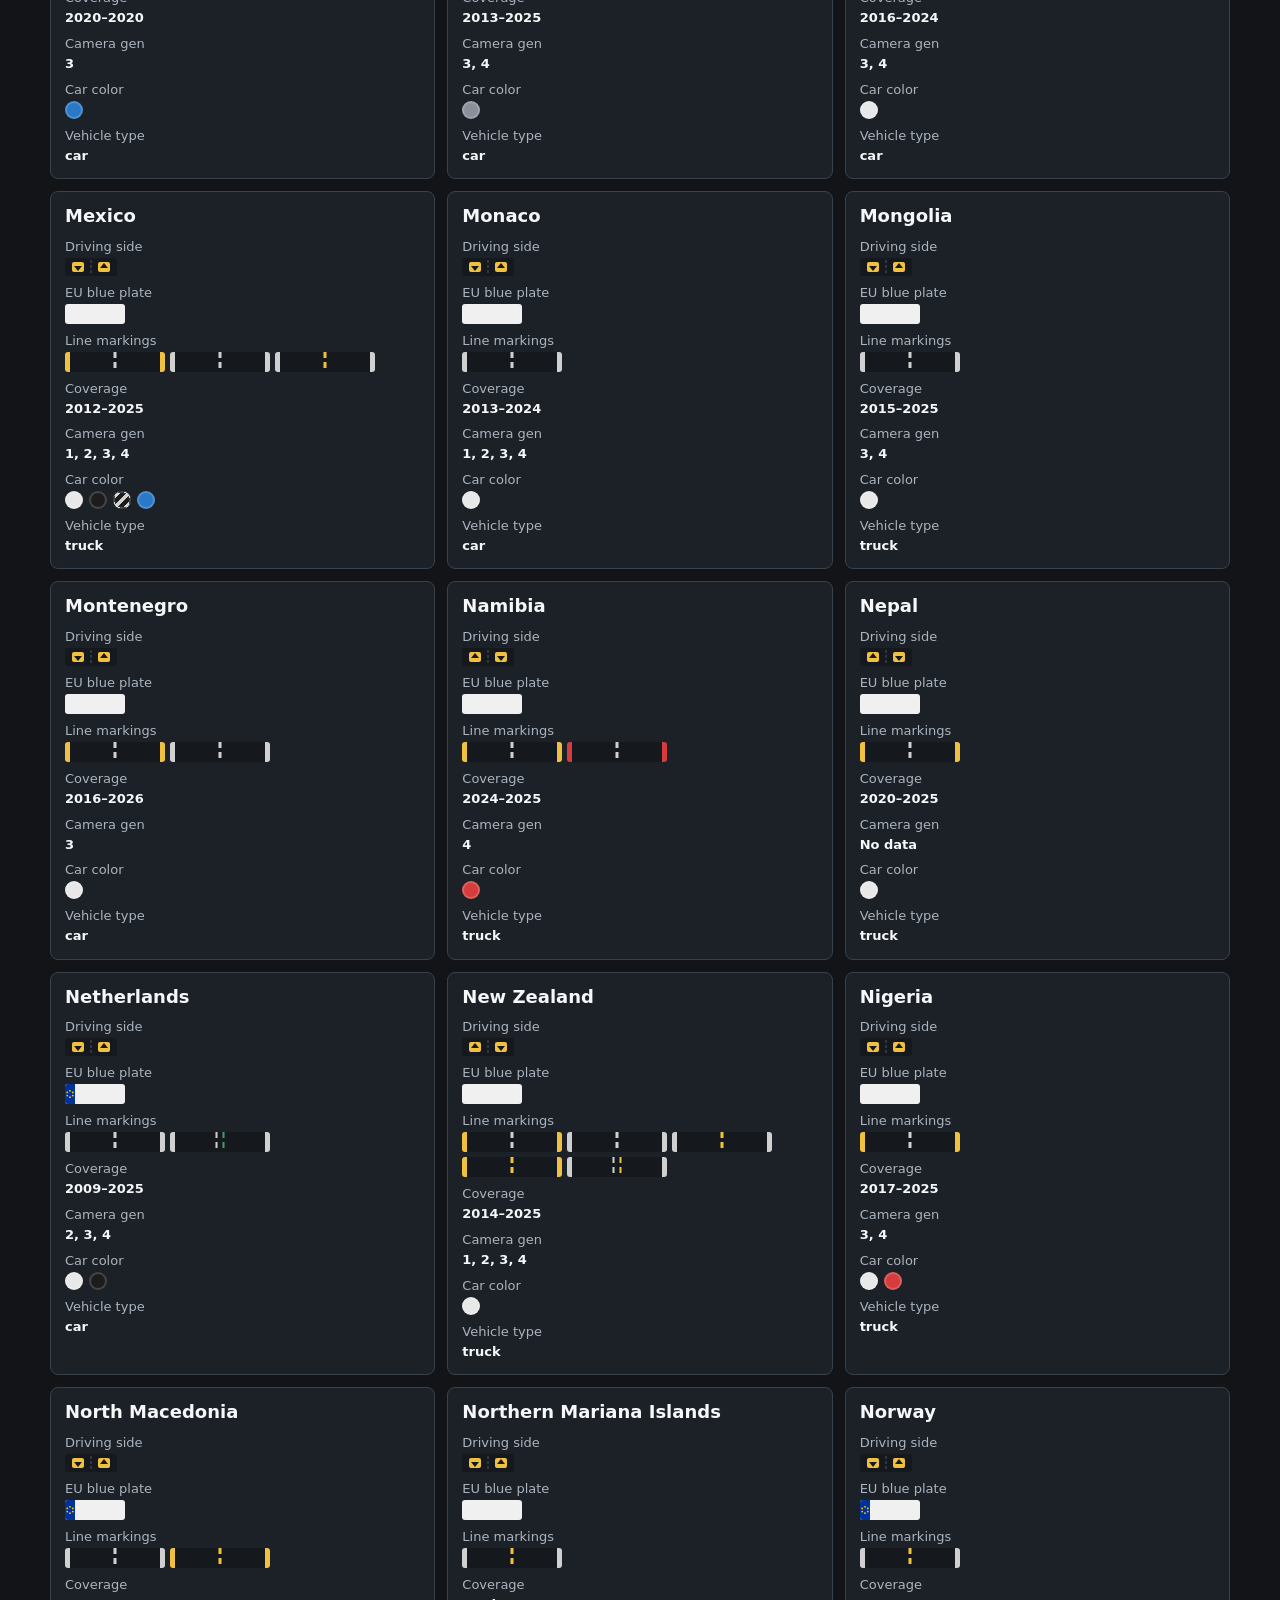
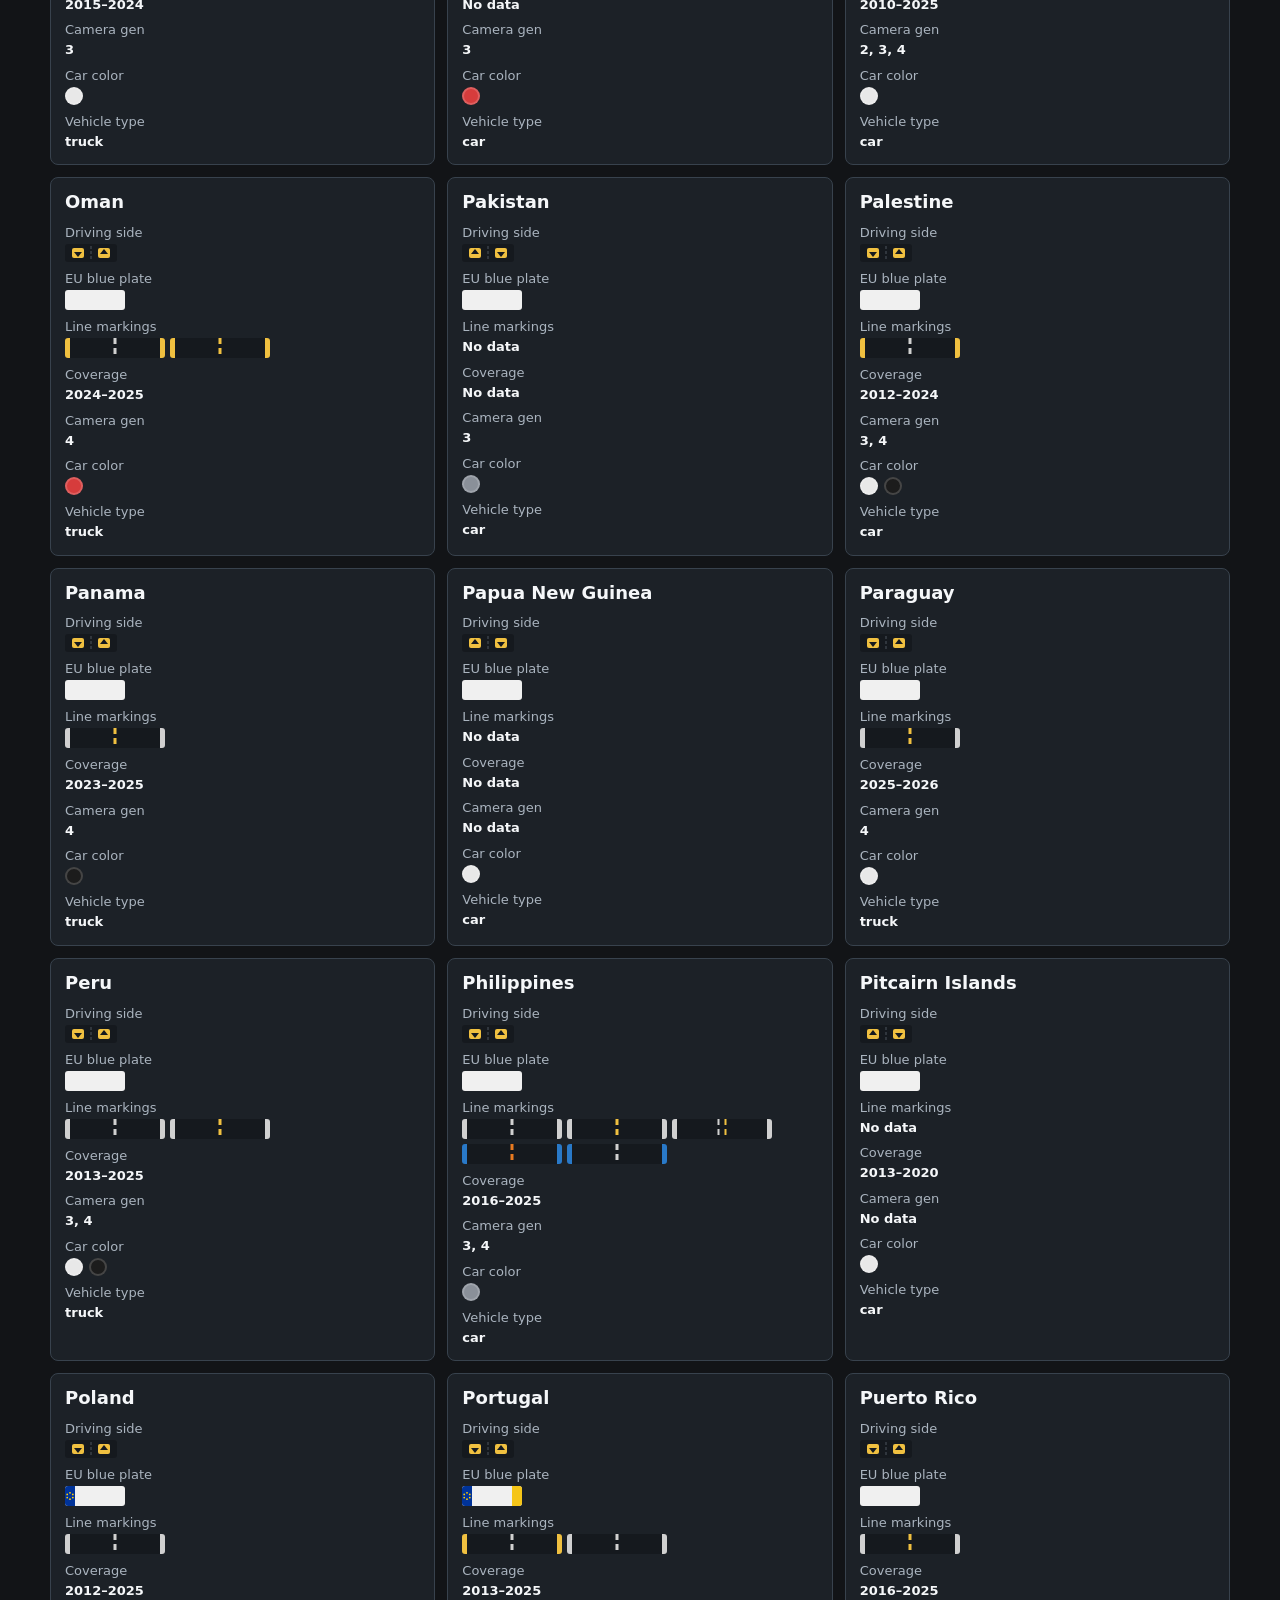
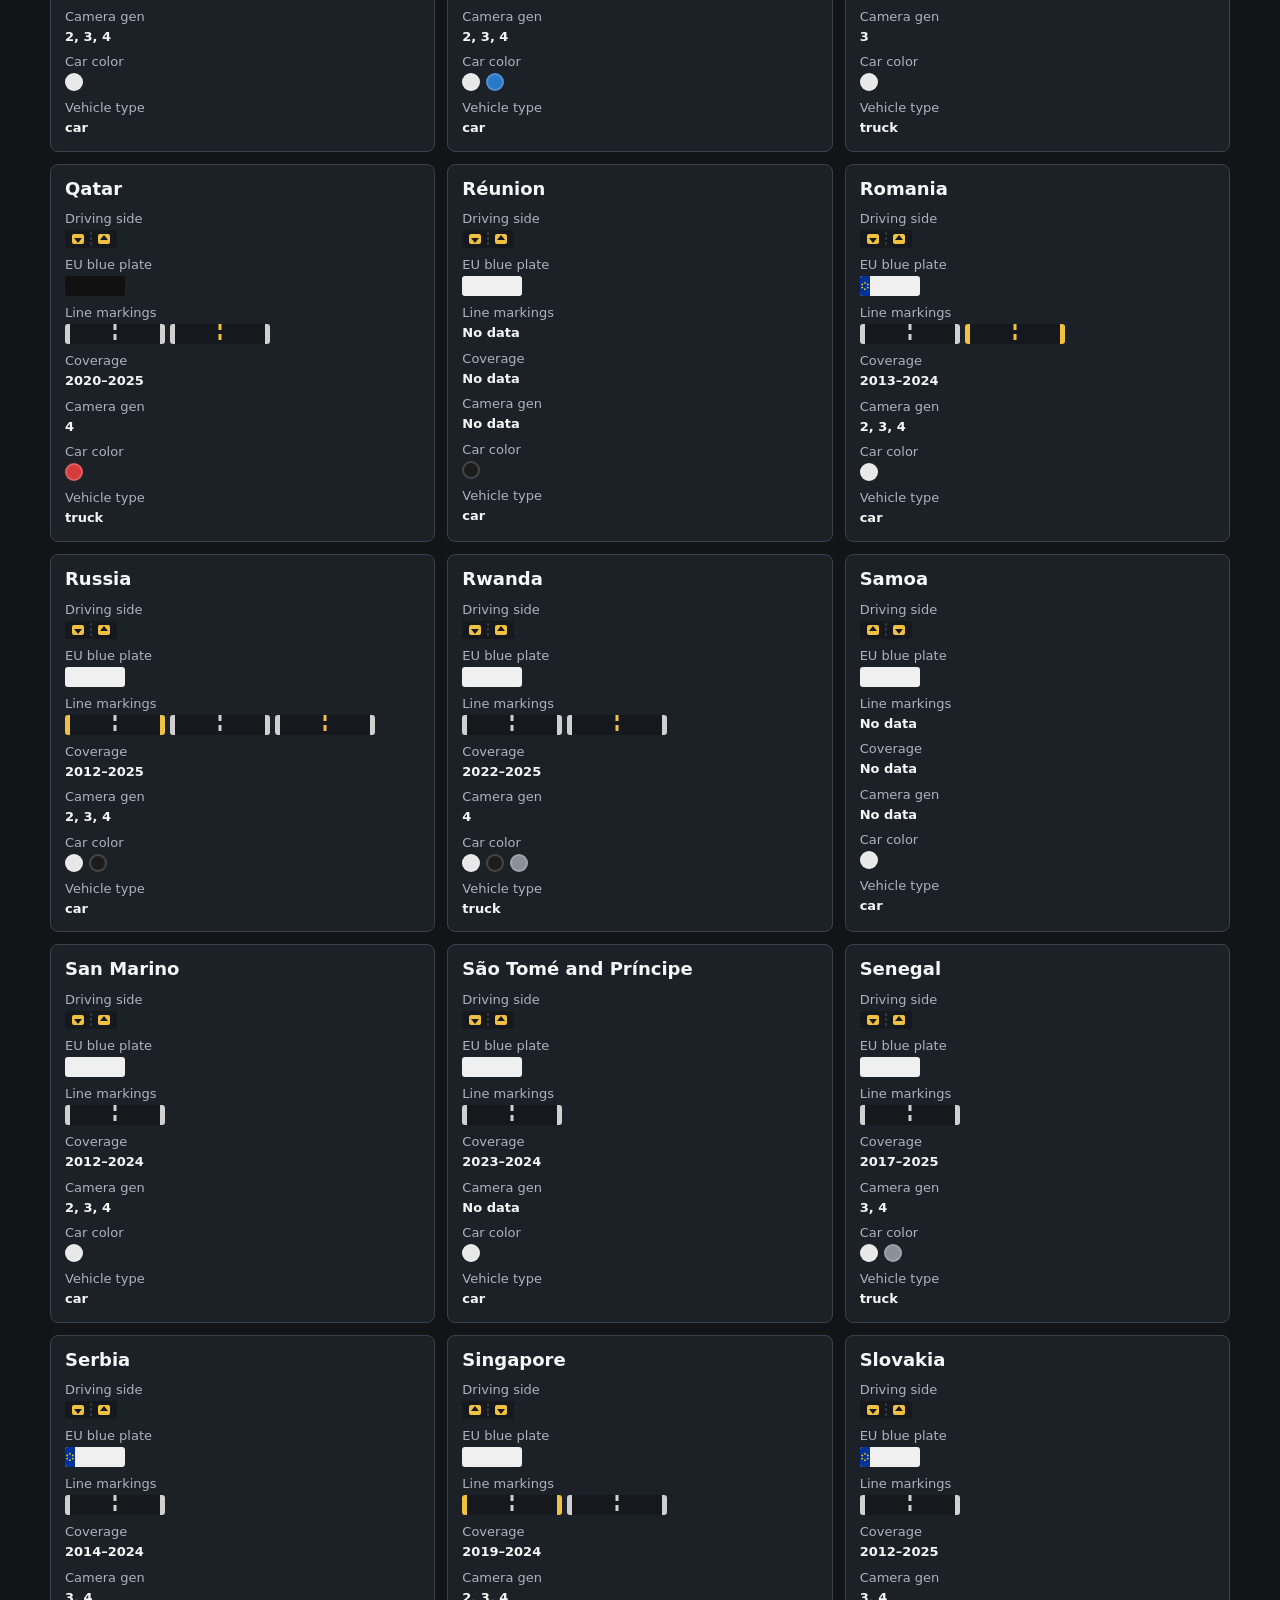
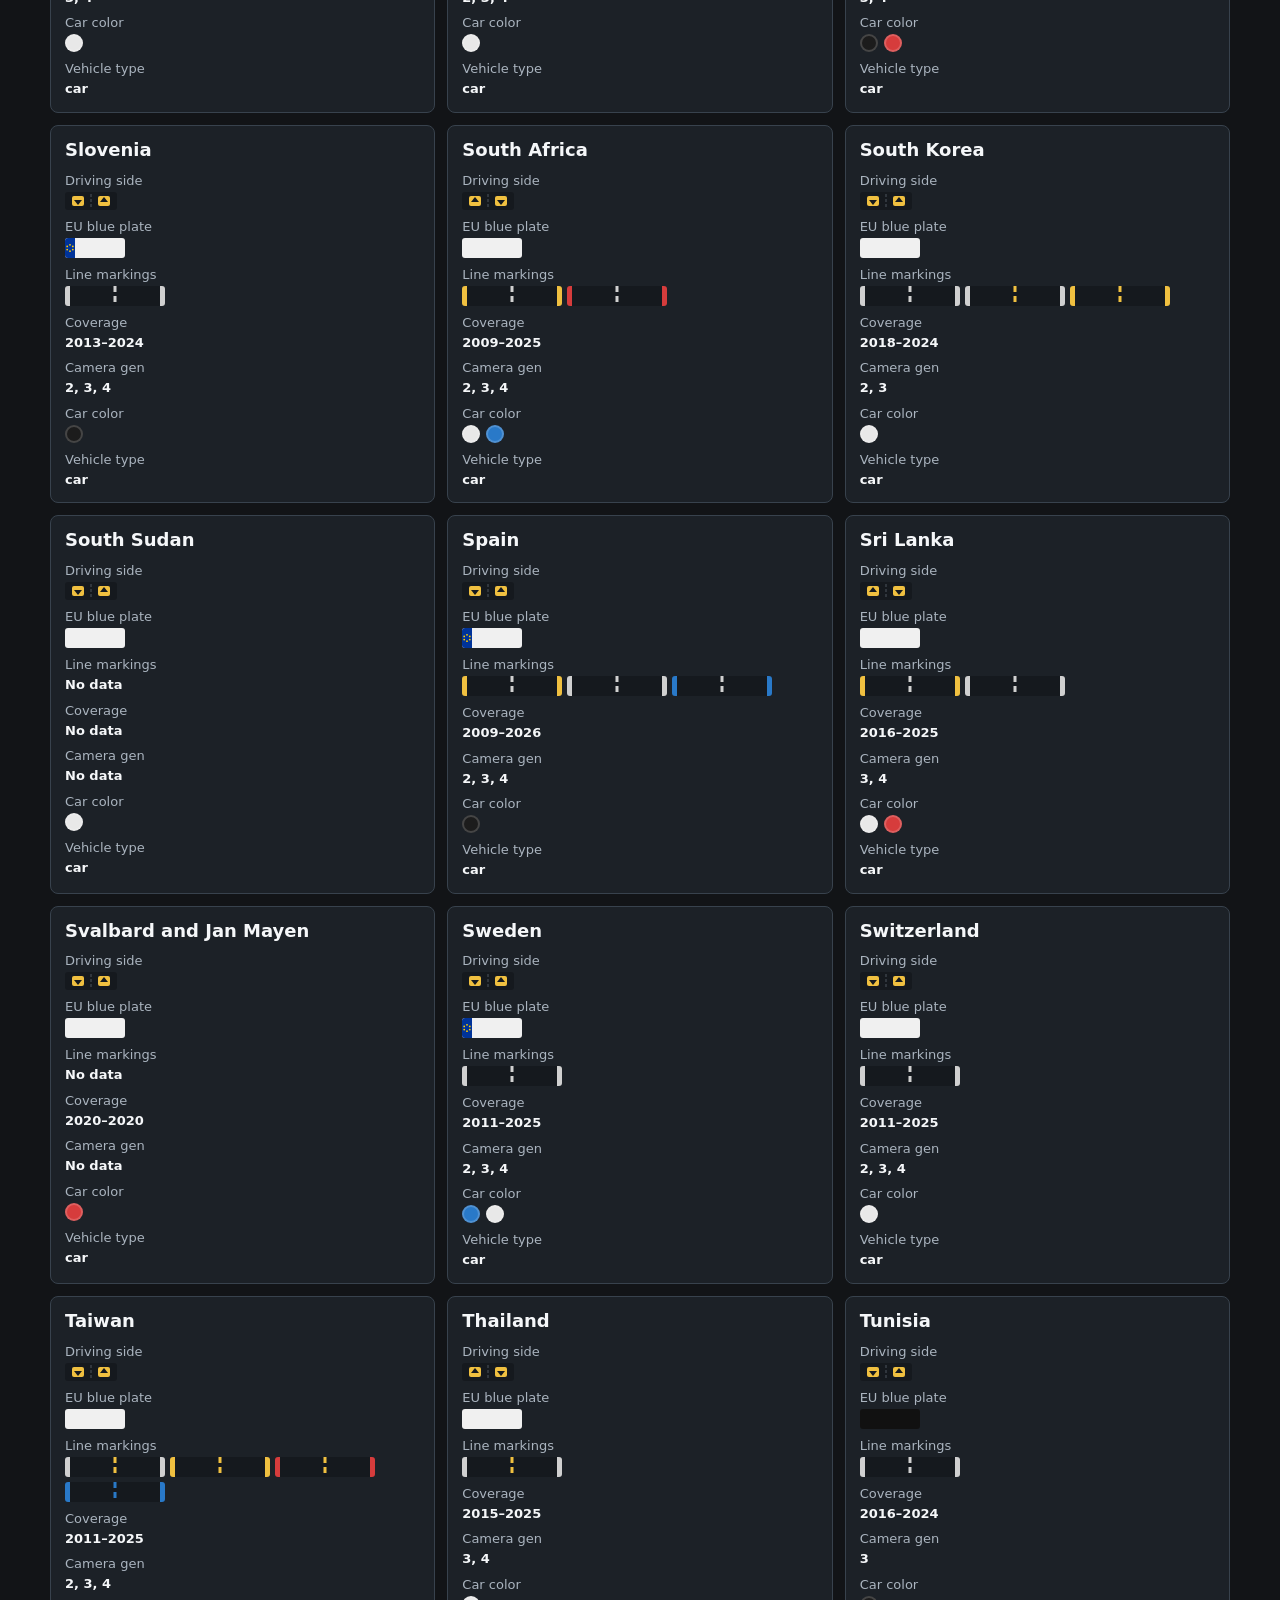
==== commit a6baae82: "Add GeoHints Game page Randomly selects 3-5 filter criteria, player has up to 5 guesses to name any " ====
--- a/filters.html
+++ b/filters.html
@@ -13,6 +13,7 @@
           <h1>Country Filters</h1>
           <p>Template page for filtering countries by Street View metadata.</p>
         </div>
+        <a class="nav-link" href="game.html">Game</a>
         <a class="nav-link" href="index.html">Car map</a>
       </header>
 
--- a/styles.css
+++ b/styles.css
@@ -773,4 +773,147 @@
   .country-results {
     grid-template-columns: 1fr;
   }
-}+}
+
+/* ── game page ──────────────────────────────────────────────────────────── */
+.game-section {
+  margin-bottom: 16px;
+}
+
+.game-section-label {
+  color: var(--muted);
+  font-size: 12px;
+  font-weight: 700;
+  text-transform: uppercase;
+  letter-spacing: 0.06em;
+  margin-bottom: 10px;
+}
+
+.game-crit-row {
+  display: flex;
+  flex-wrap: wrap;
+  gap: 10px;
+}
+
+.game-crit-chip {
+  display: flex;
+  flex-direction: column;
+  gap: 6px;
+  border: 1px solid var(--line);
+  border-radius: 8px;
+  padding: 10px 12px;
+  background: var(--panel);
+}
+
+.game-crit-label {
+  font-size: 11px;
+  font-weight: 700;
+  text-transform: uppercase;
+  letter-spacing: 0.06em;
+  color: var(--muted);
+}
+
+.game-crit-value {
+  display: flex;
+  align-items: center;
+  gap: 6px;
+}
+
+.crit-text {
+  font-size: 13px;
+  font-weight: 500;
+  line-height: 1;
+}
+
+.game-controls-row {
+  display: flex;
+  align-items: center;
+  justify-content: space-between;
+  margin: 10px 0;
+}
+
+.game-counter {
+  font-size: 13px;
+  color: var(--muted);
+}
+
+.game-message {
+  padding: 12px 16px;
+  border-radius: 8px;
+  font-size: 14px;
+  line-height: 1.5;
+  margin-bottom: 12px;
+}
+
+.game-message--win  { background: rgba(47, 143, 131, 0.15); border: 1px solid var(--land-hit); color: #5dcfc3; }
+.game-message--lose { background: rgba(239, 68,  68, 0.10); border: 1px solid #ef4444;         color: #f87171; }
+
+.guess-grid {
+  border: 1px solid var(--line);
+  border-radius: 8px;
+  overflow: hidden;
+  margin-top: 4px;
+}
+
+.guess-grid-header {
+  display: grid;
+  align-items: center;
+  padding: 6px 14px;
+  background: var(--panel-strong);
+  border-bottom: 1px solid var(--line);
+  font-size: 11px;
+  font-weight: 700;
+  text-transform: uppercase;
+  letter-spacing: 0.06em;
+  color: var(--muted);
+}
+
+.guess-col-label {
+  text-align: center;
+}
+
+.guess-grid-row {
+  display: grid;
+  align-items: center;
+  padding: 10px 14px;
+  background: var(--panel);
+  border-bottom: 1px solid var(--line);
+}
+
+.guess-grid-row:last-child {
+  border-bottom: none;
+}
+
+.guess-grid-row--win {
+  background: rgba(47, 143, 131, 0.08);
+}
+
+.guess-name-col {
+  font-size: 14px;
+  font-weight: 600;
+  min-width: 0;
+  overflow: hidden;
+  text-overflow: ellipsis;
+  white-space: nowrap;
+}
+
+.guess-result-col {
+  display: flex;
+  justify-content: center;
+}
+
+.result-badge {
+  display: inline-flex;
+  align-items: center;
+  justify-content: center;
+  width: 28px;
+  height: 28px;
+  border-radius: 5px;
+  font-size: 13px;
+  font-weight: 700;
+  flex-shrink: 0;
+}
+
+.result-badge--correct   { background: rgba(47, 143, 131, 0.20); color: #5dcfc3; border: 1px solid var(--land-hit); }
+.result-badge--incorrect { background: rgba(239, 68,  68, 0.15); color: #f87171; border: 1px solid #ef4444;         }
+.result-badge--nodata    { background: rgba(170, 180, 191, 0.10); color: var(--muted); border: 1px solid var(--line); }
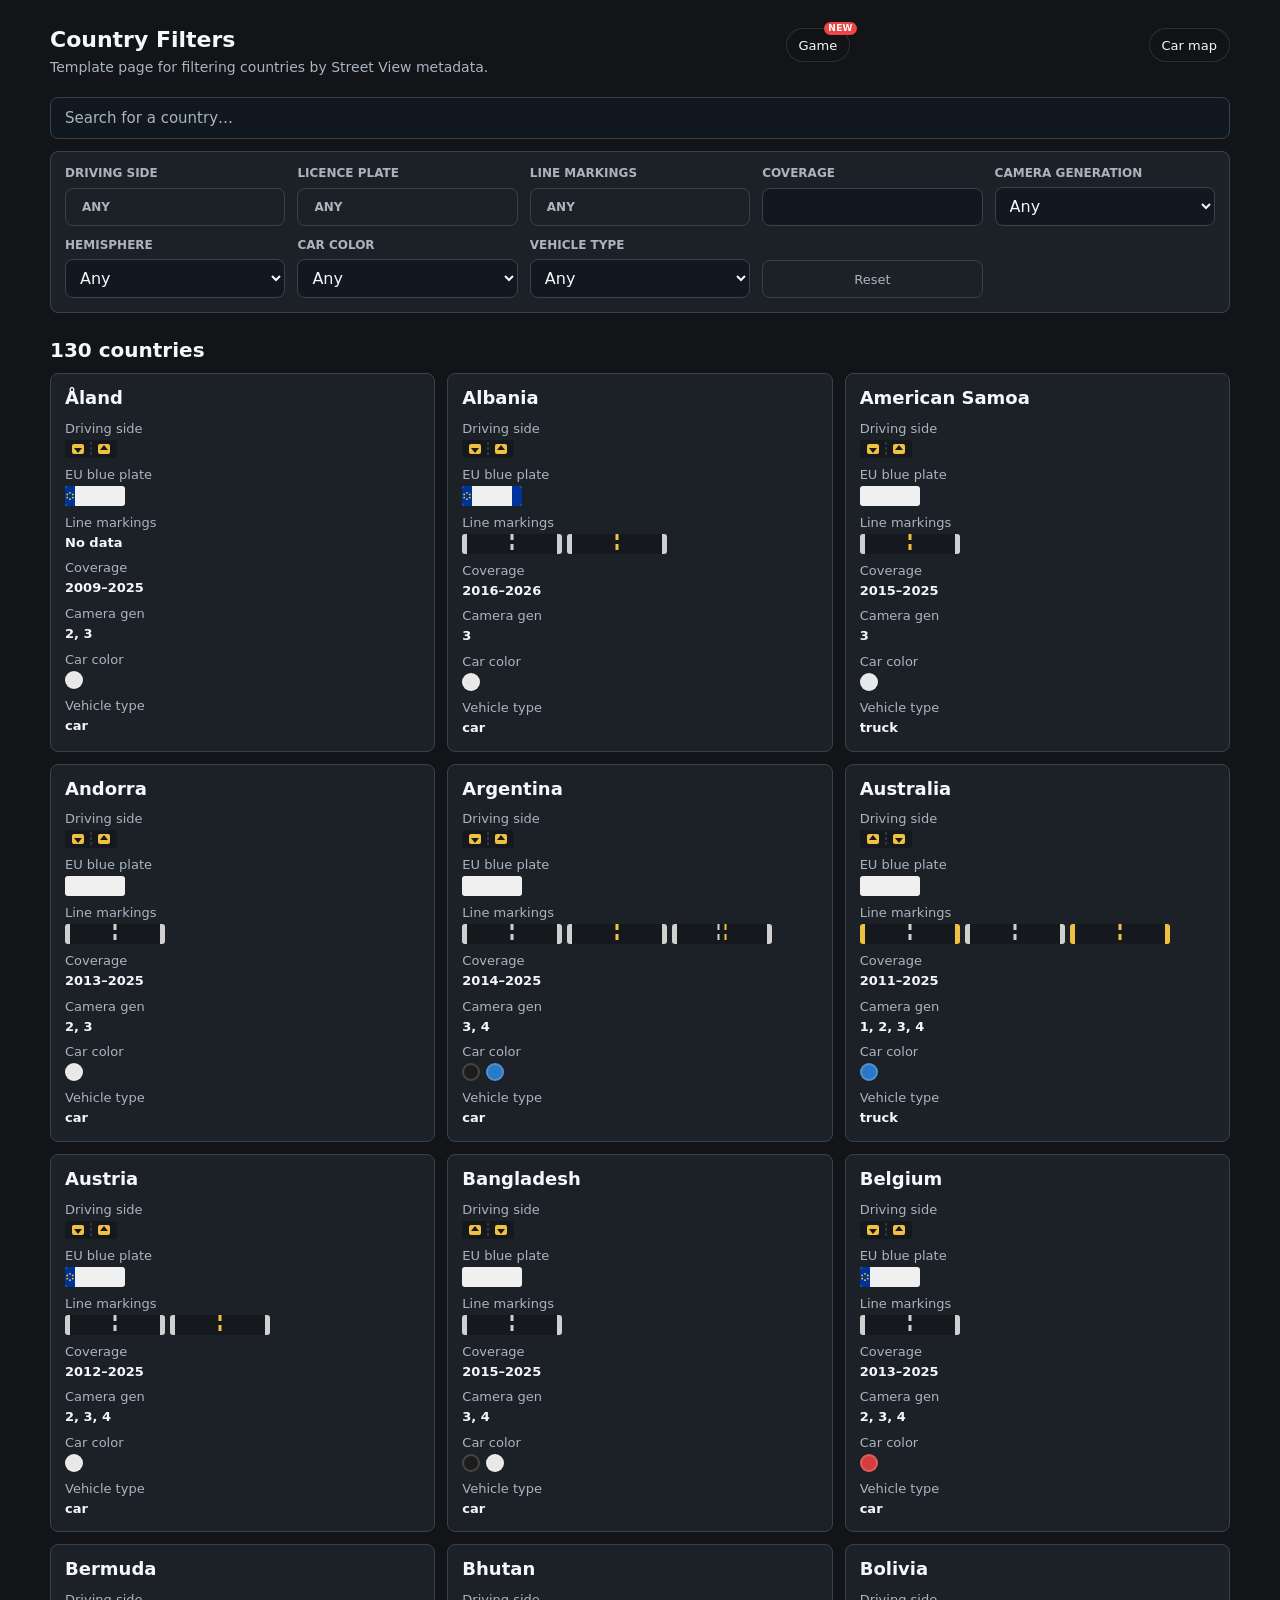
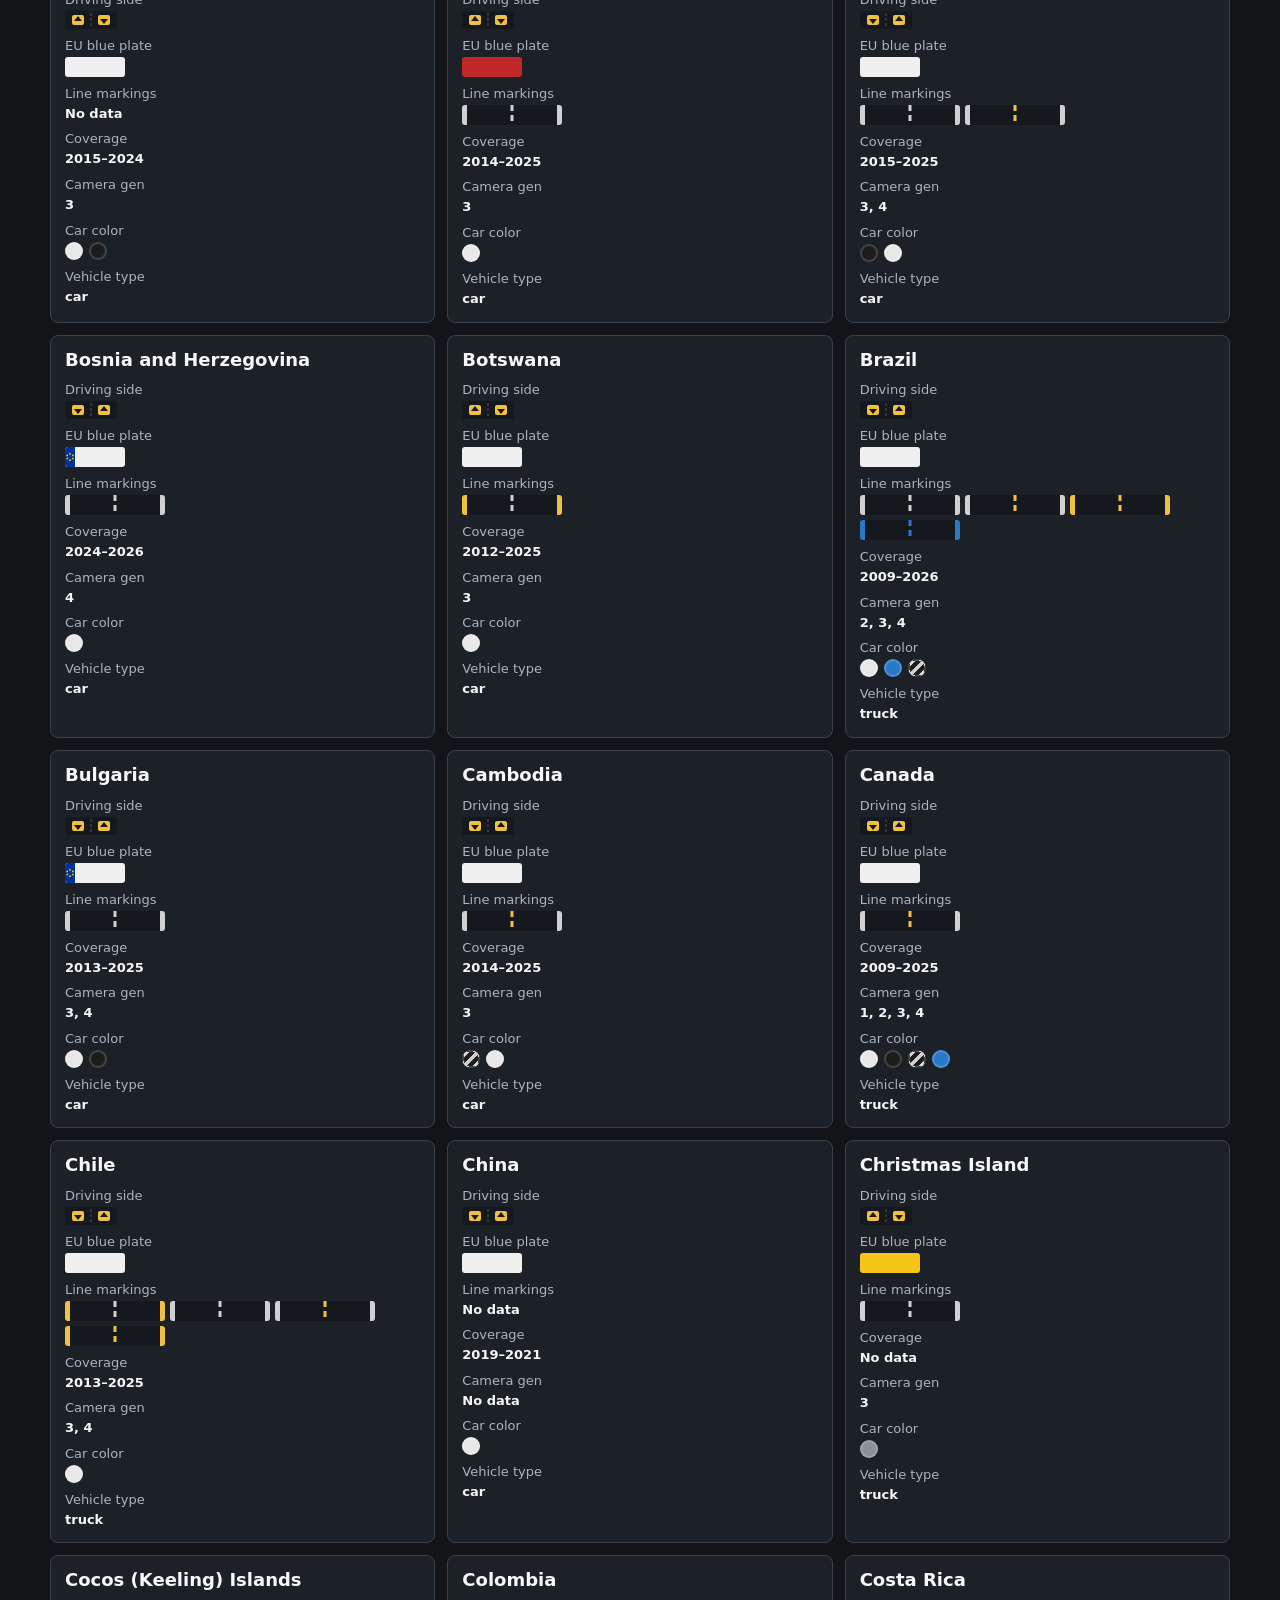
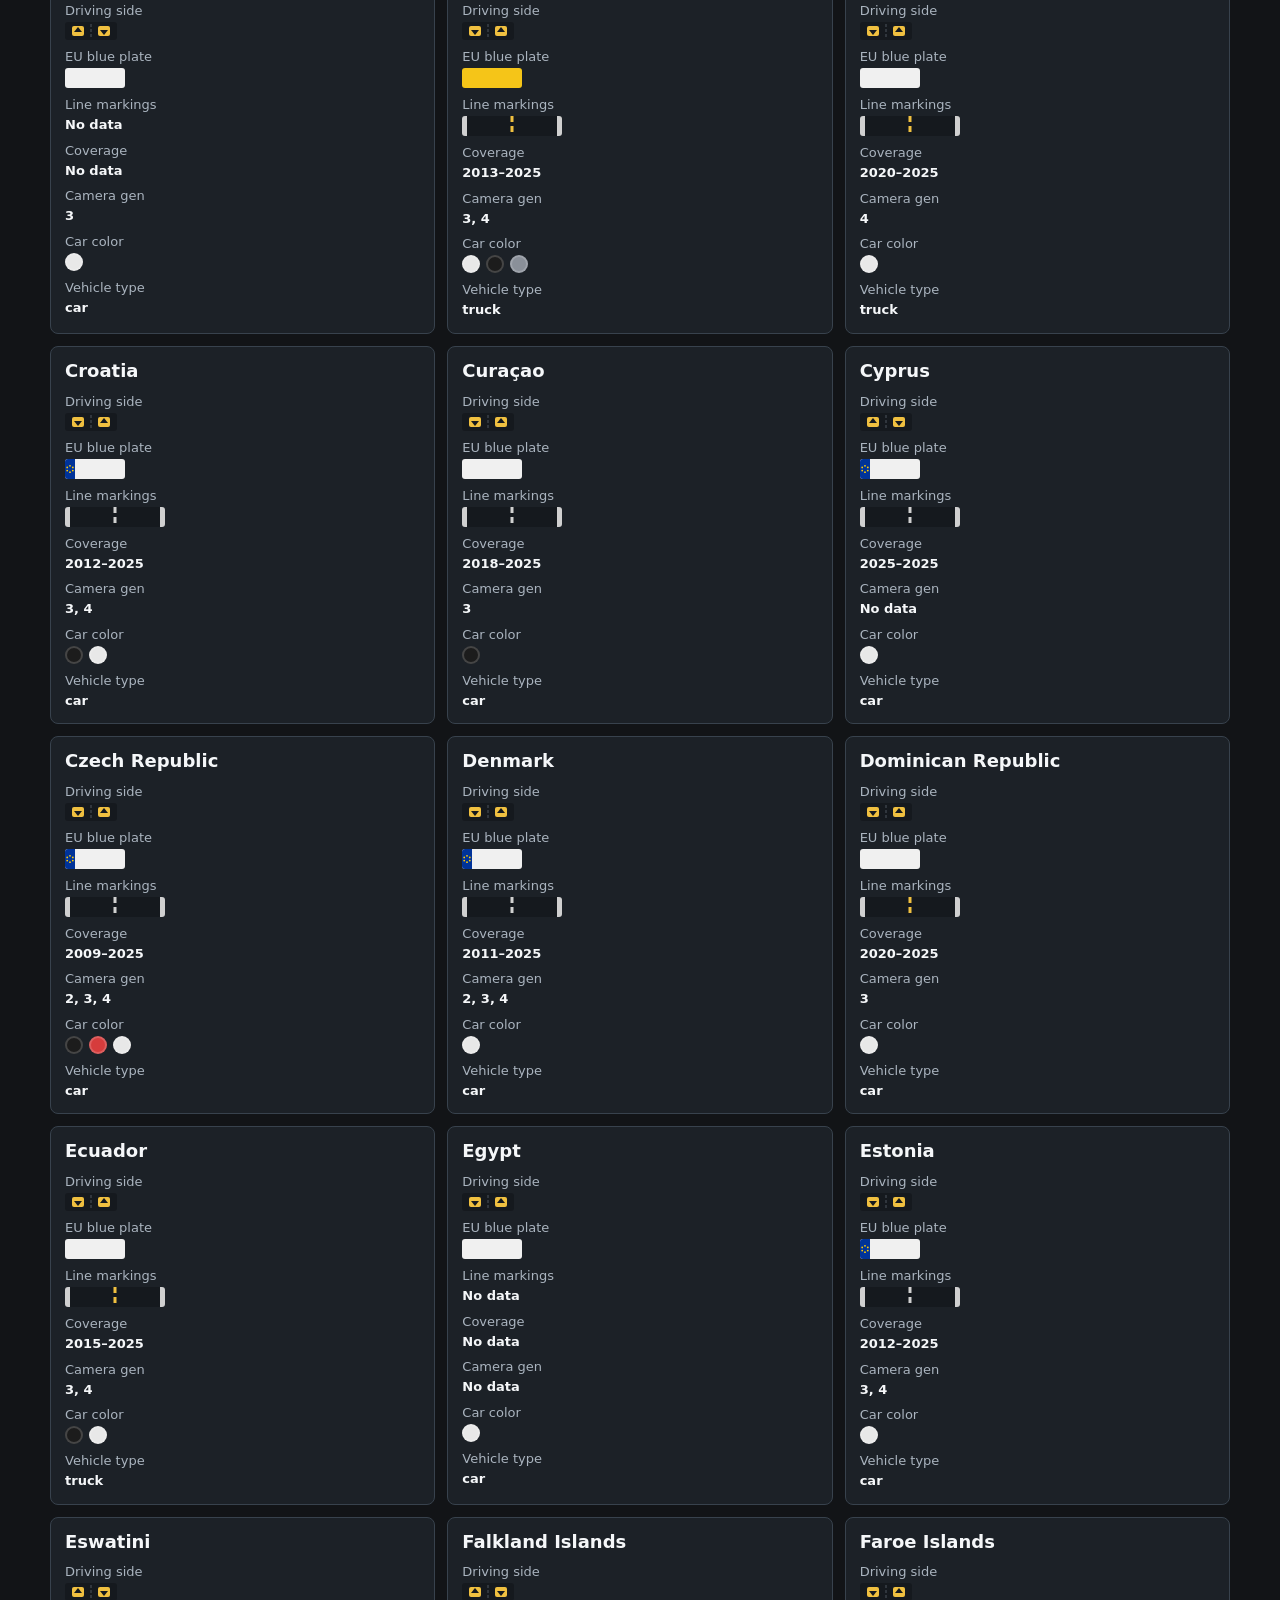
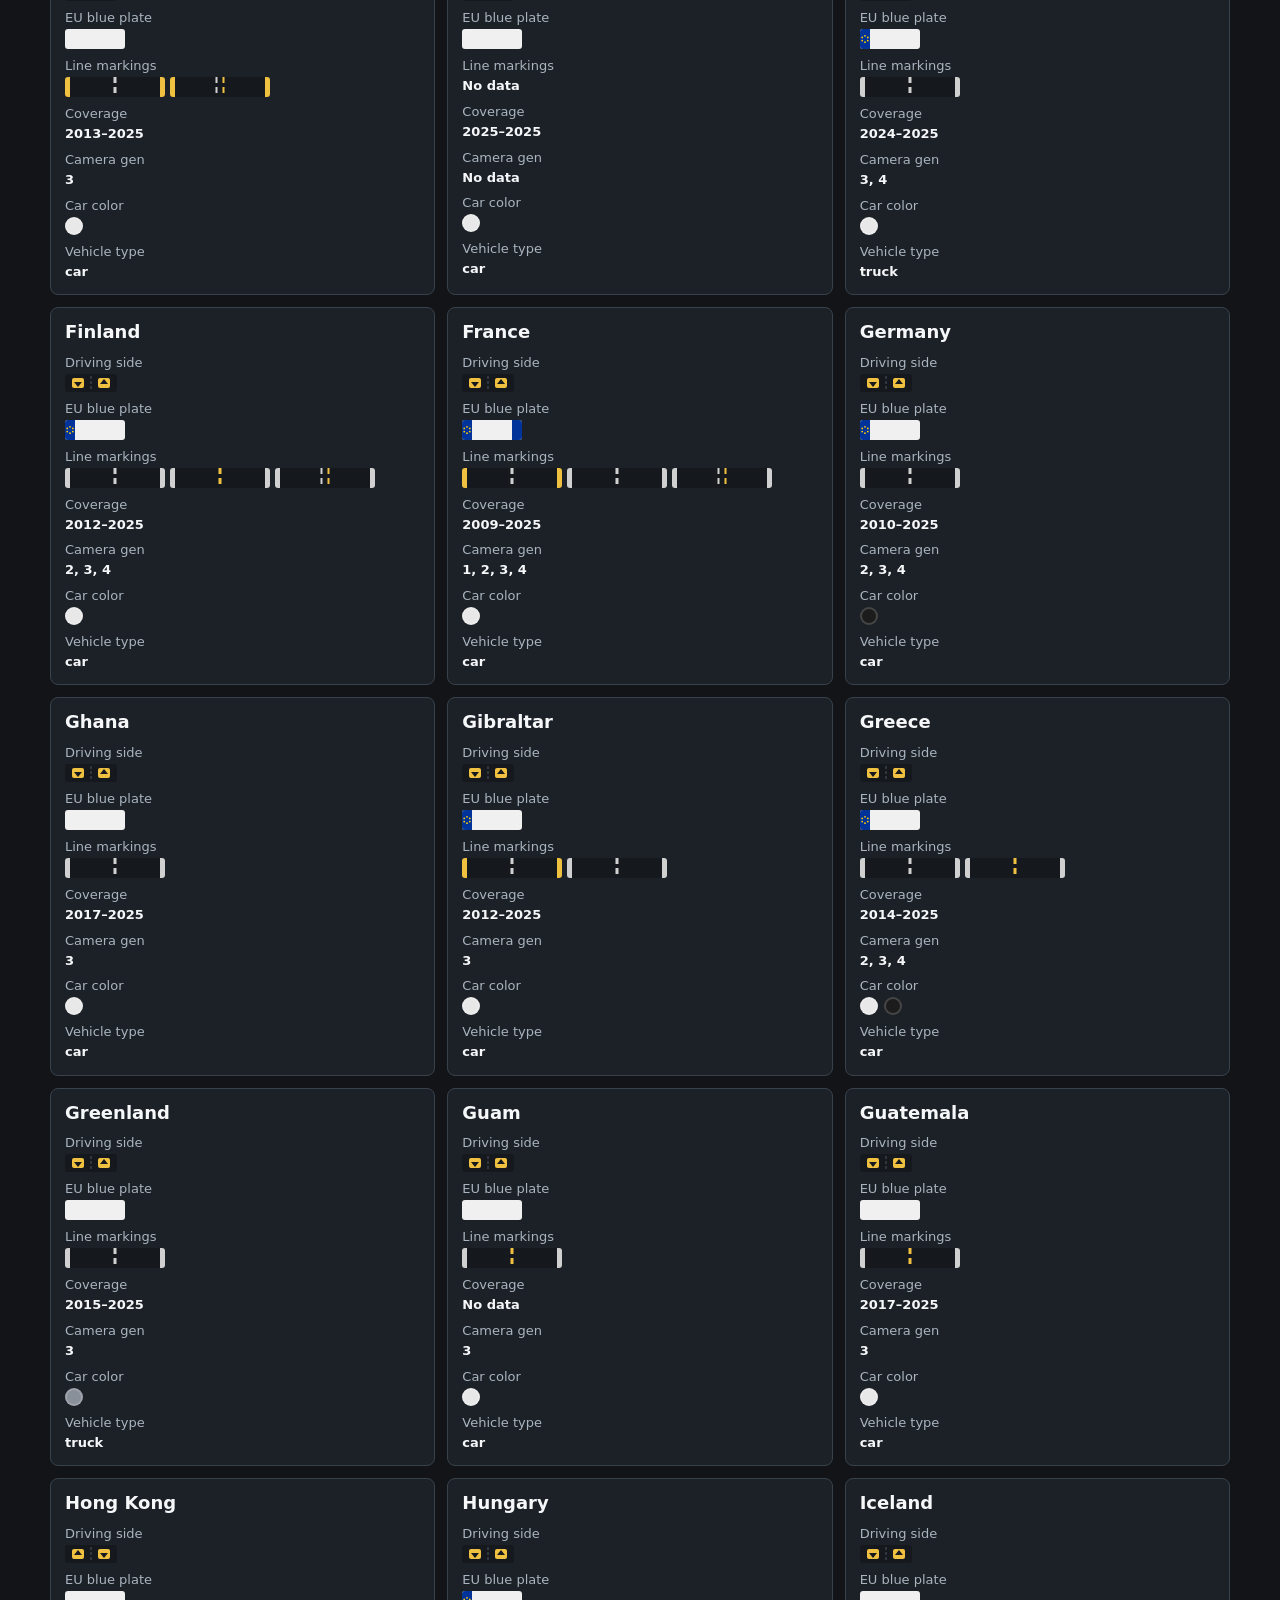
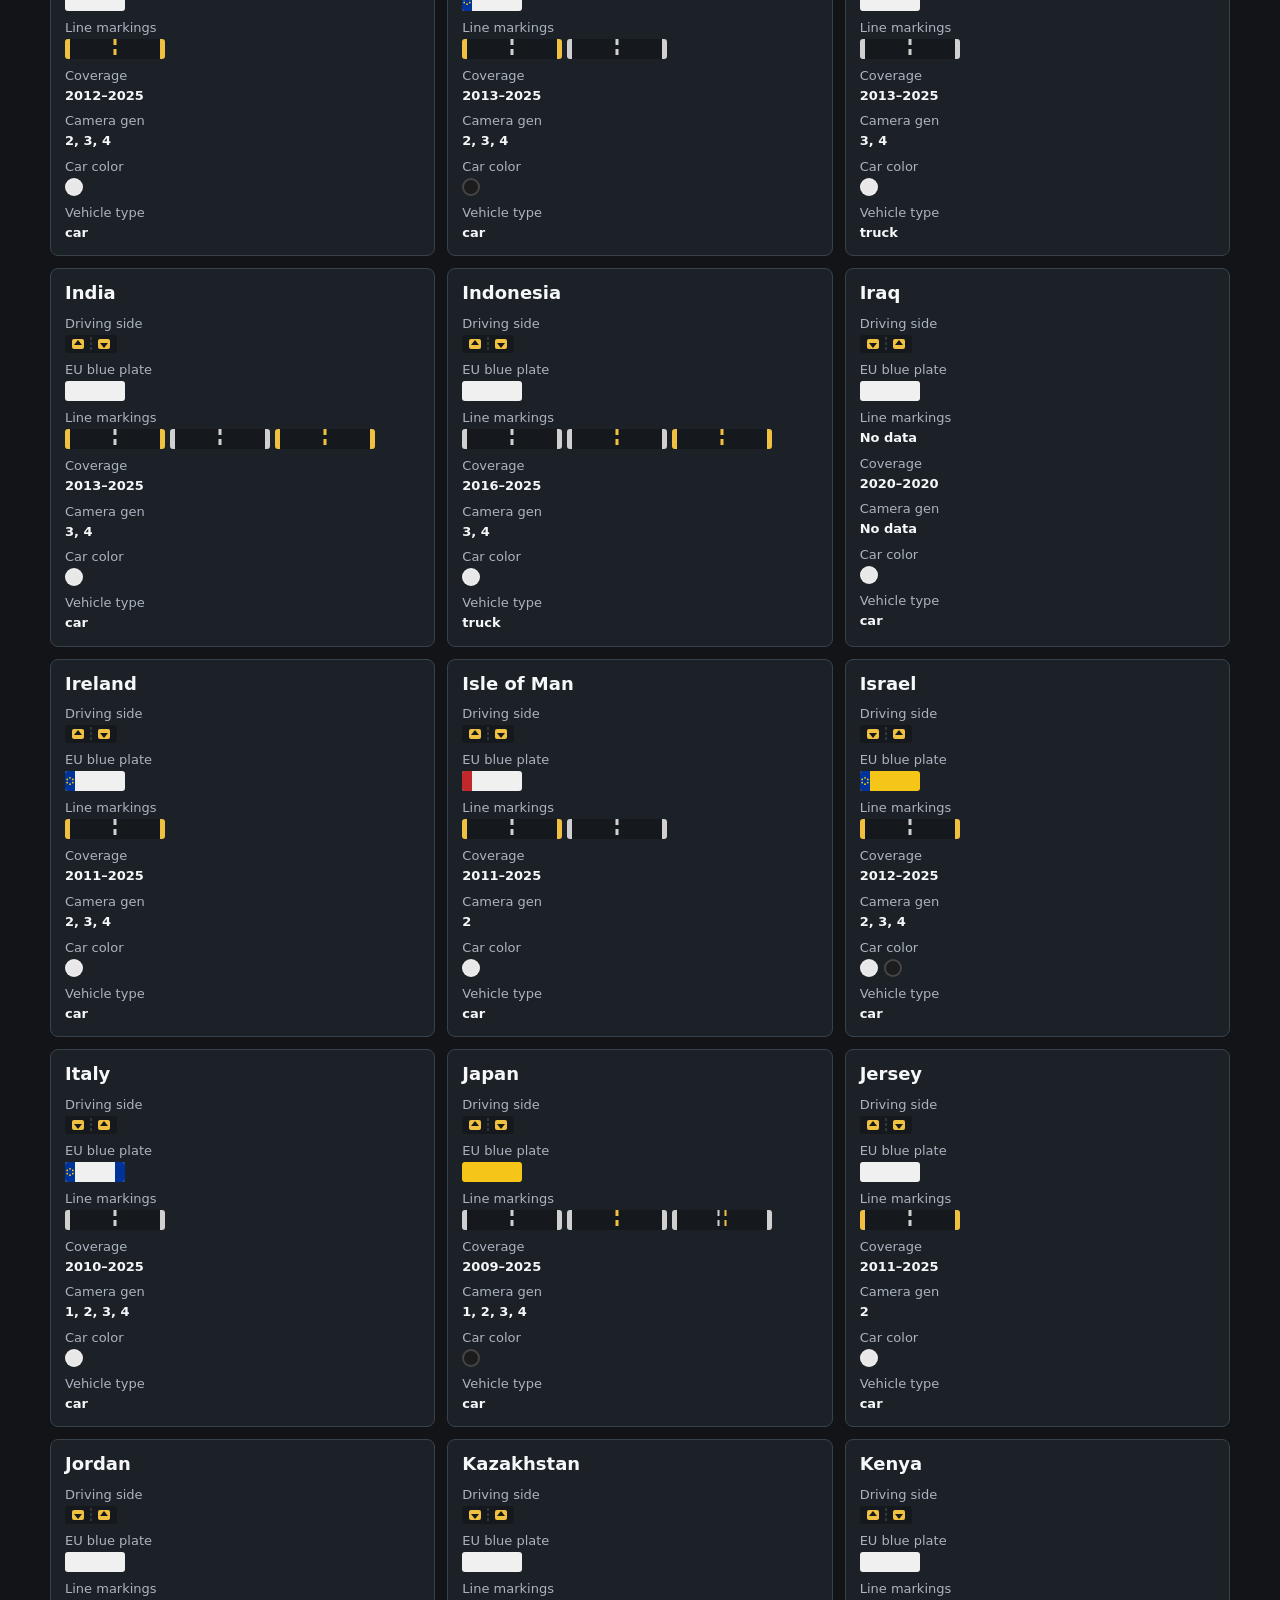
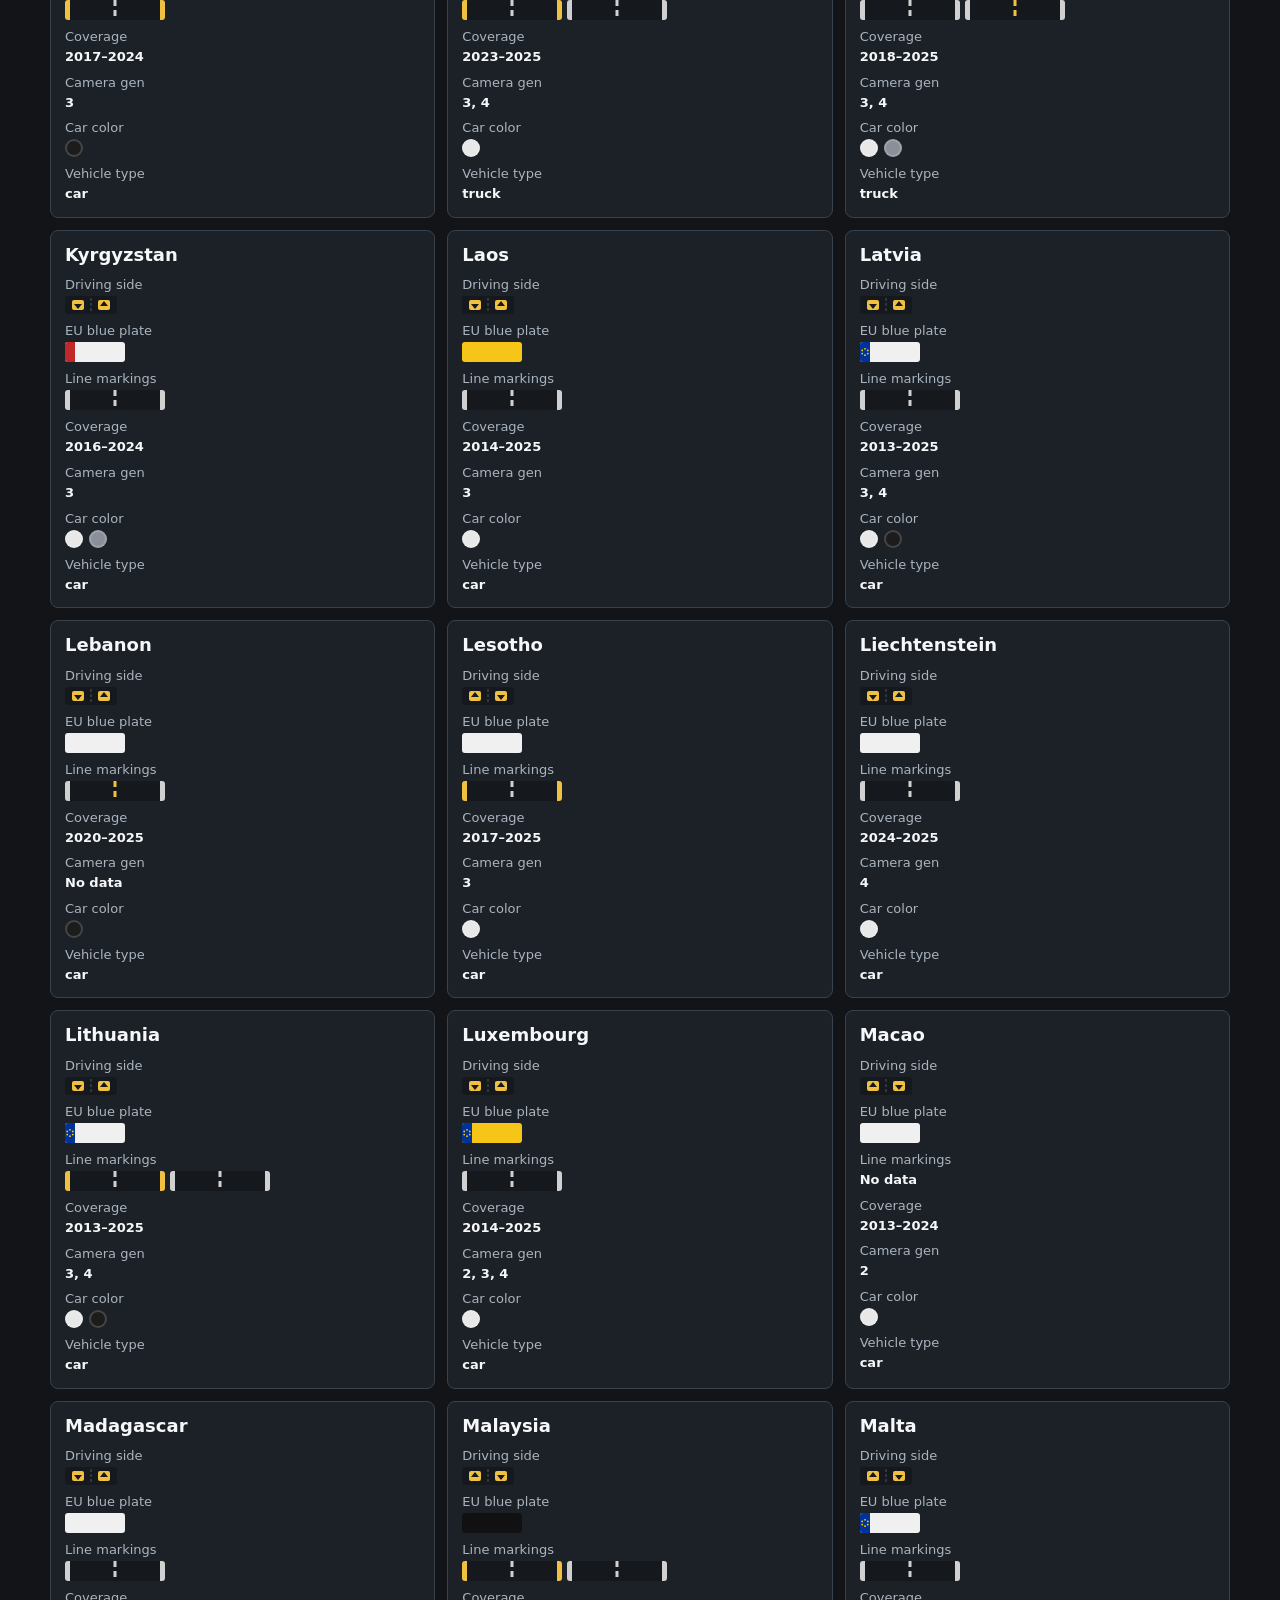
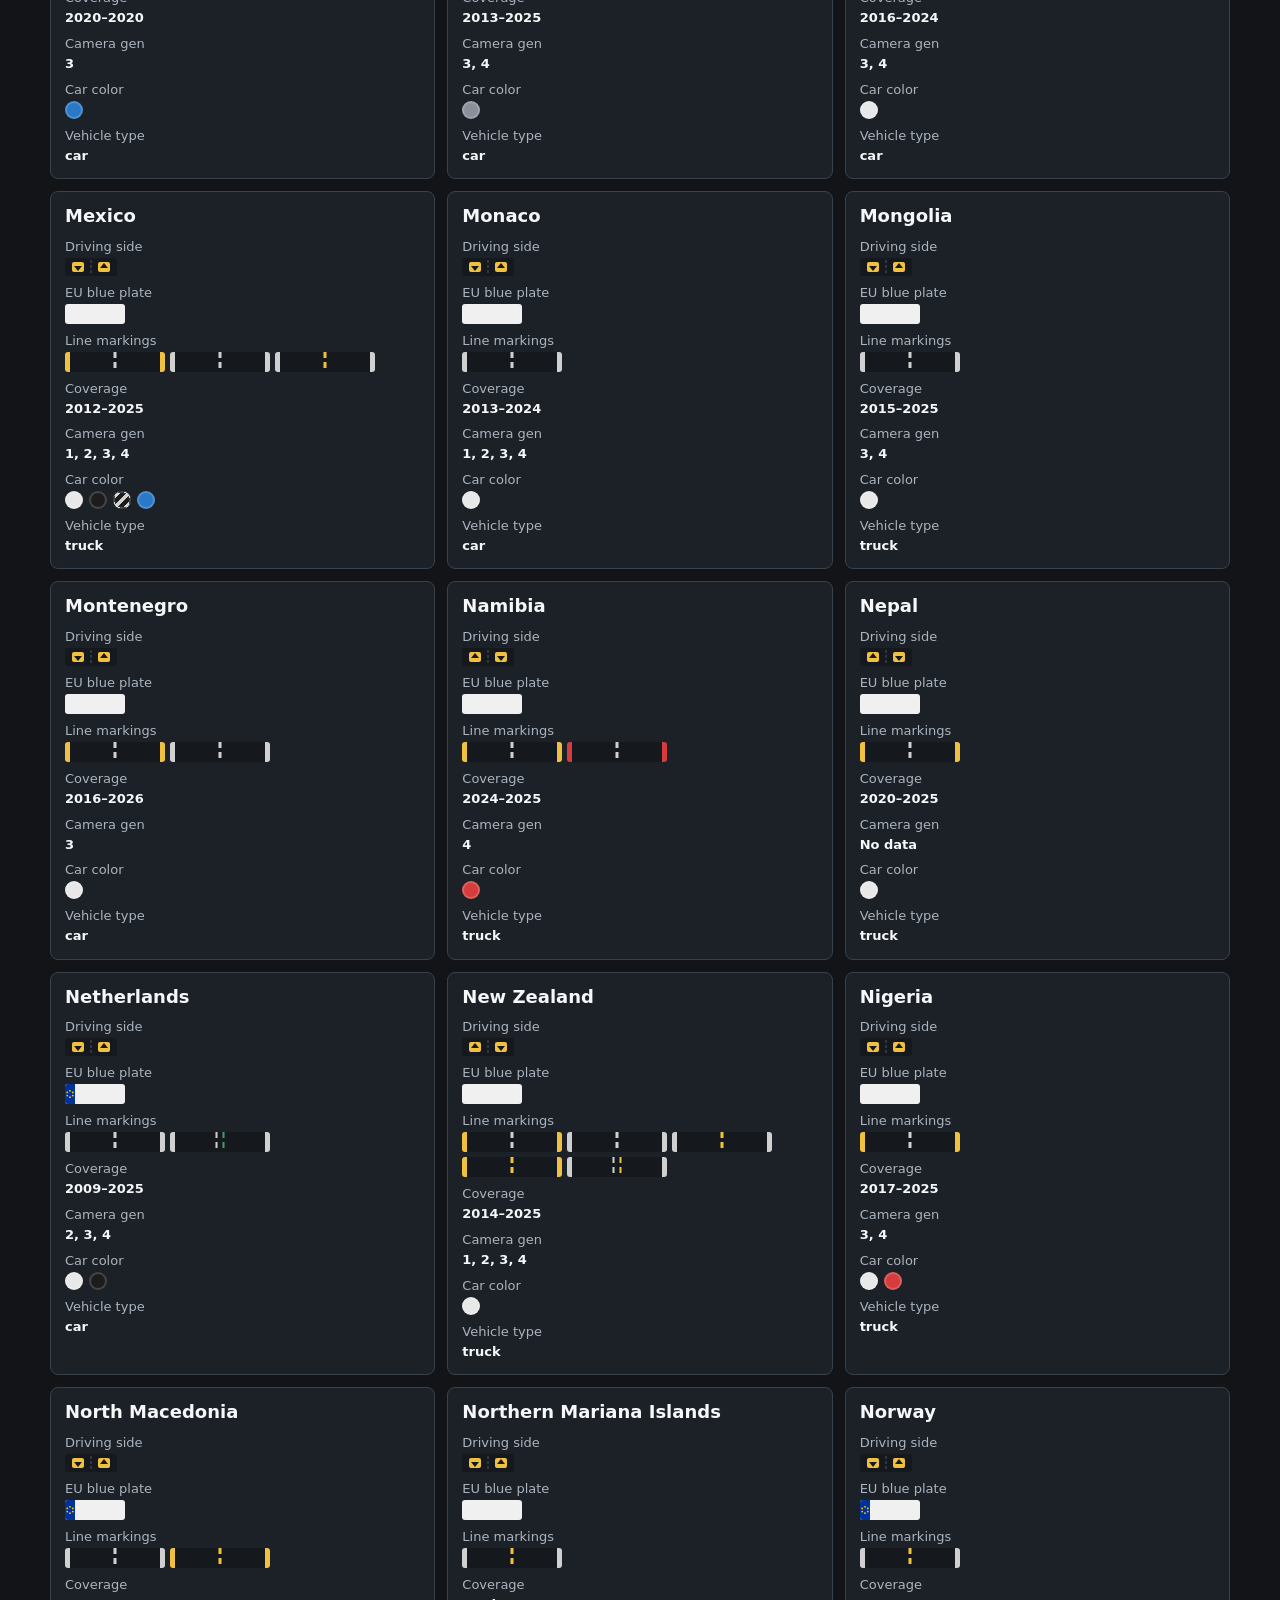
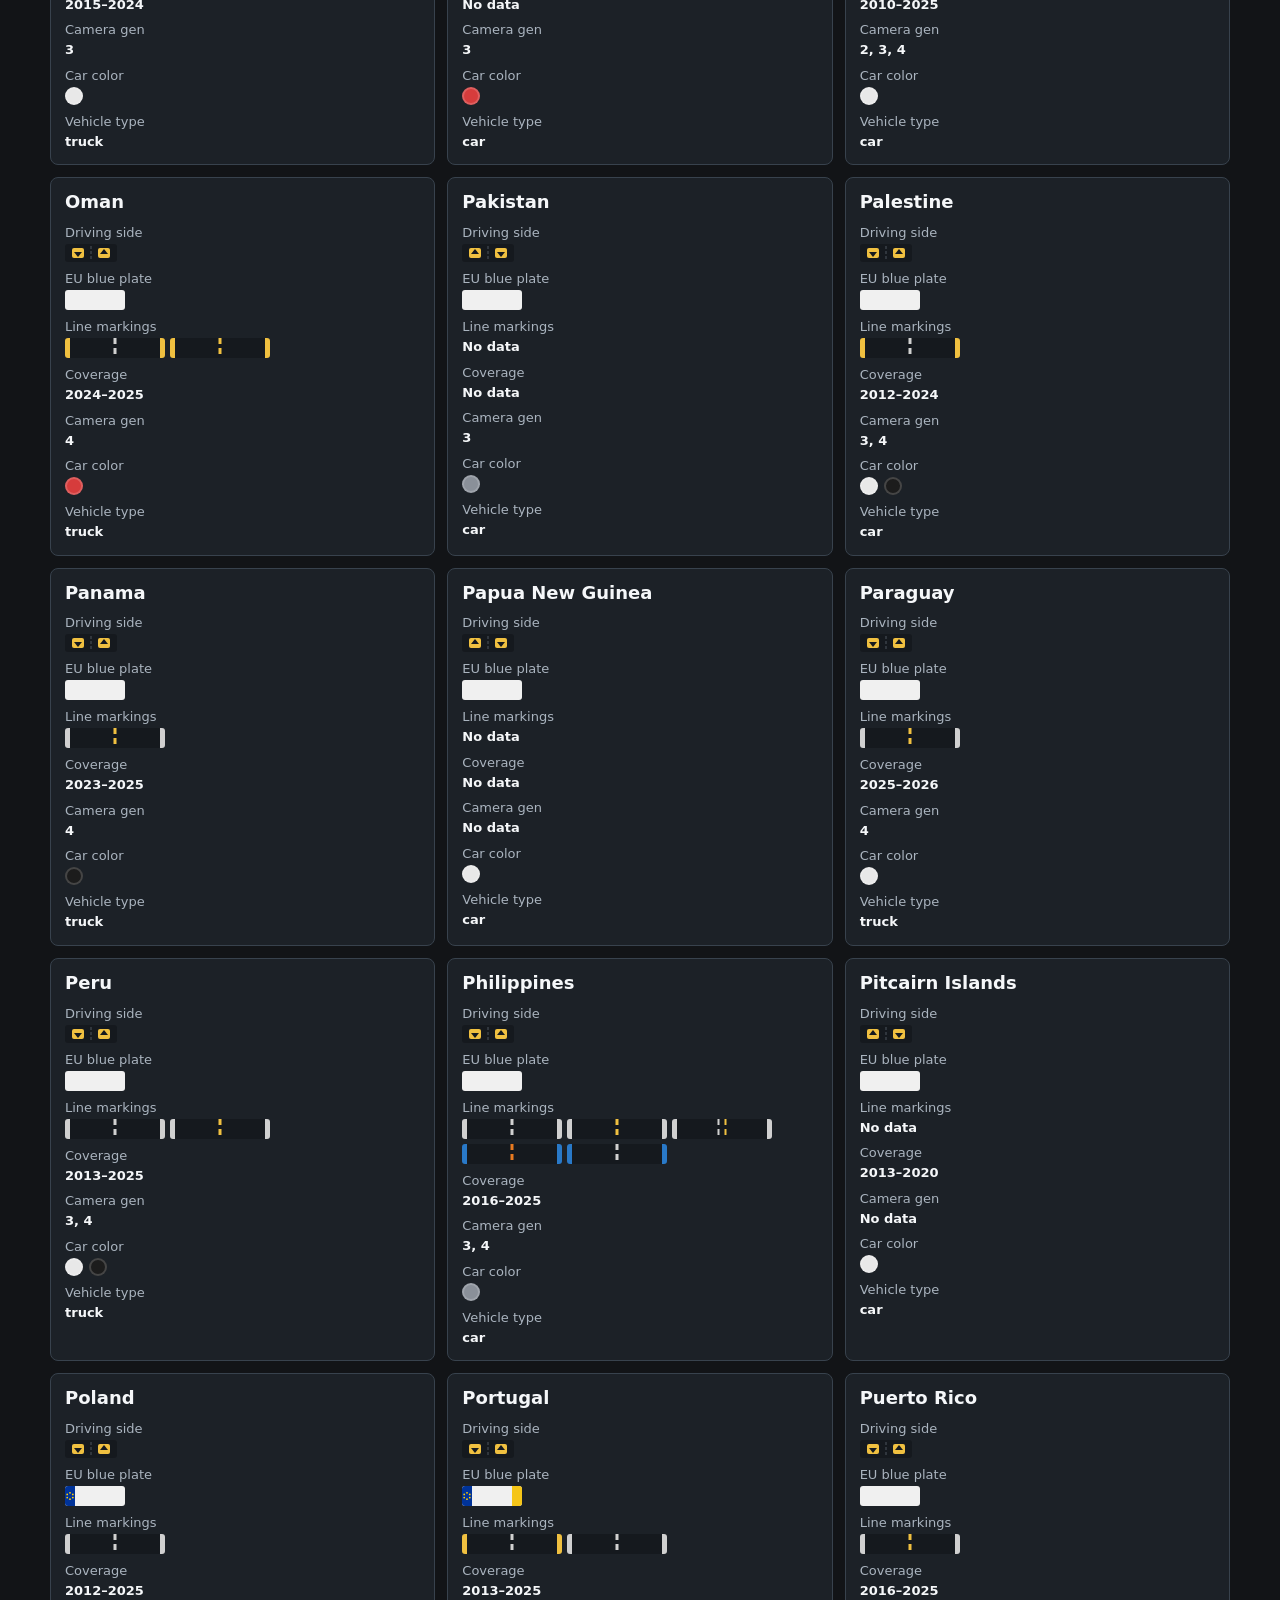
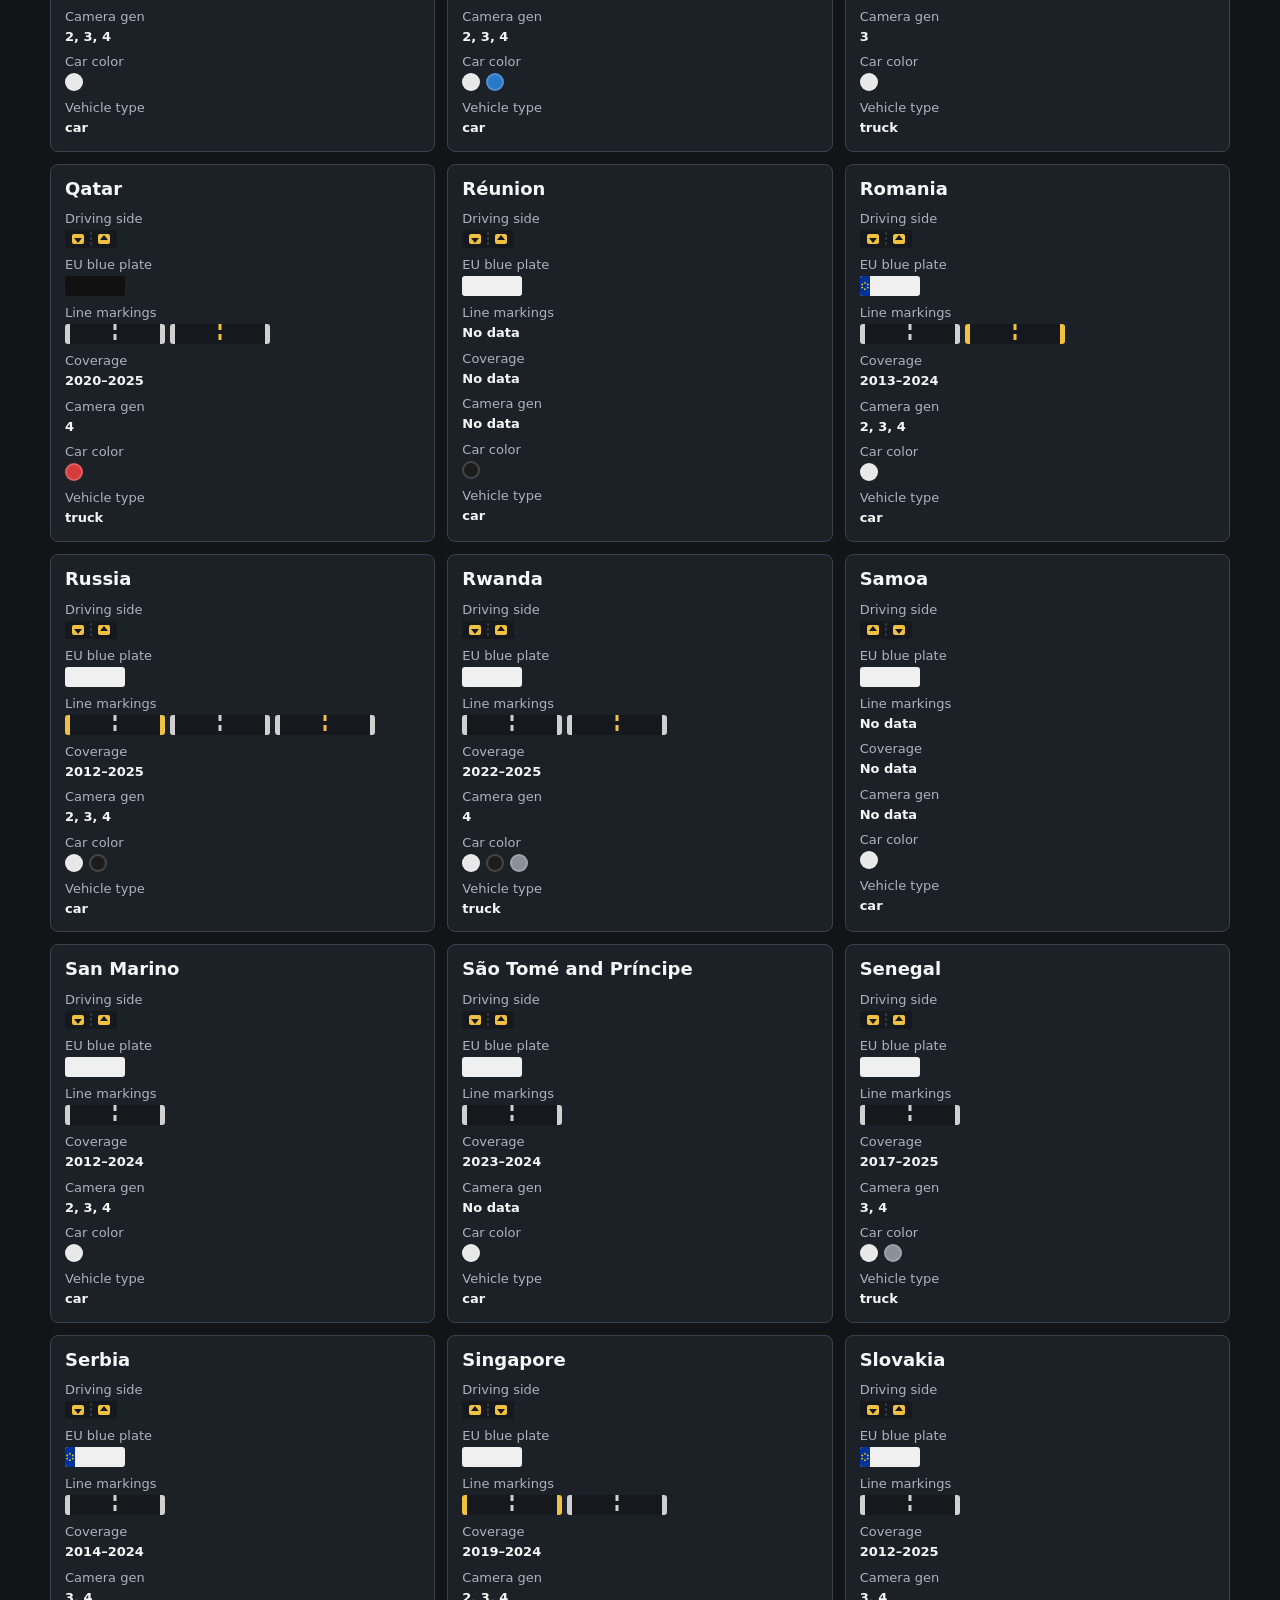
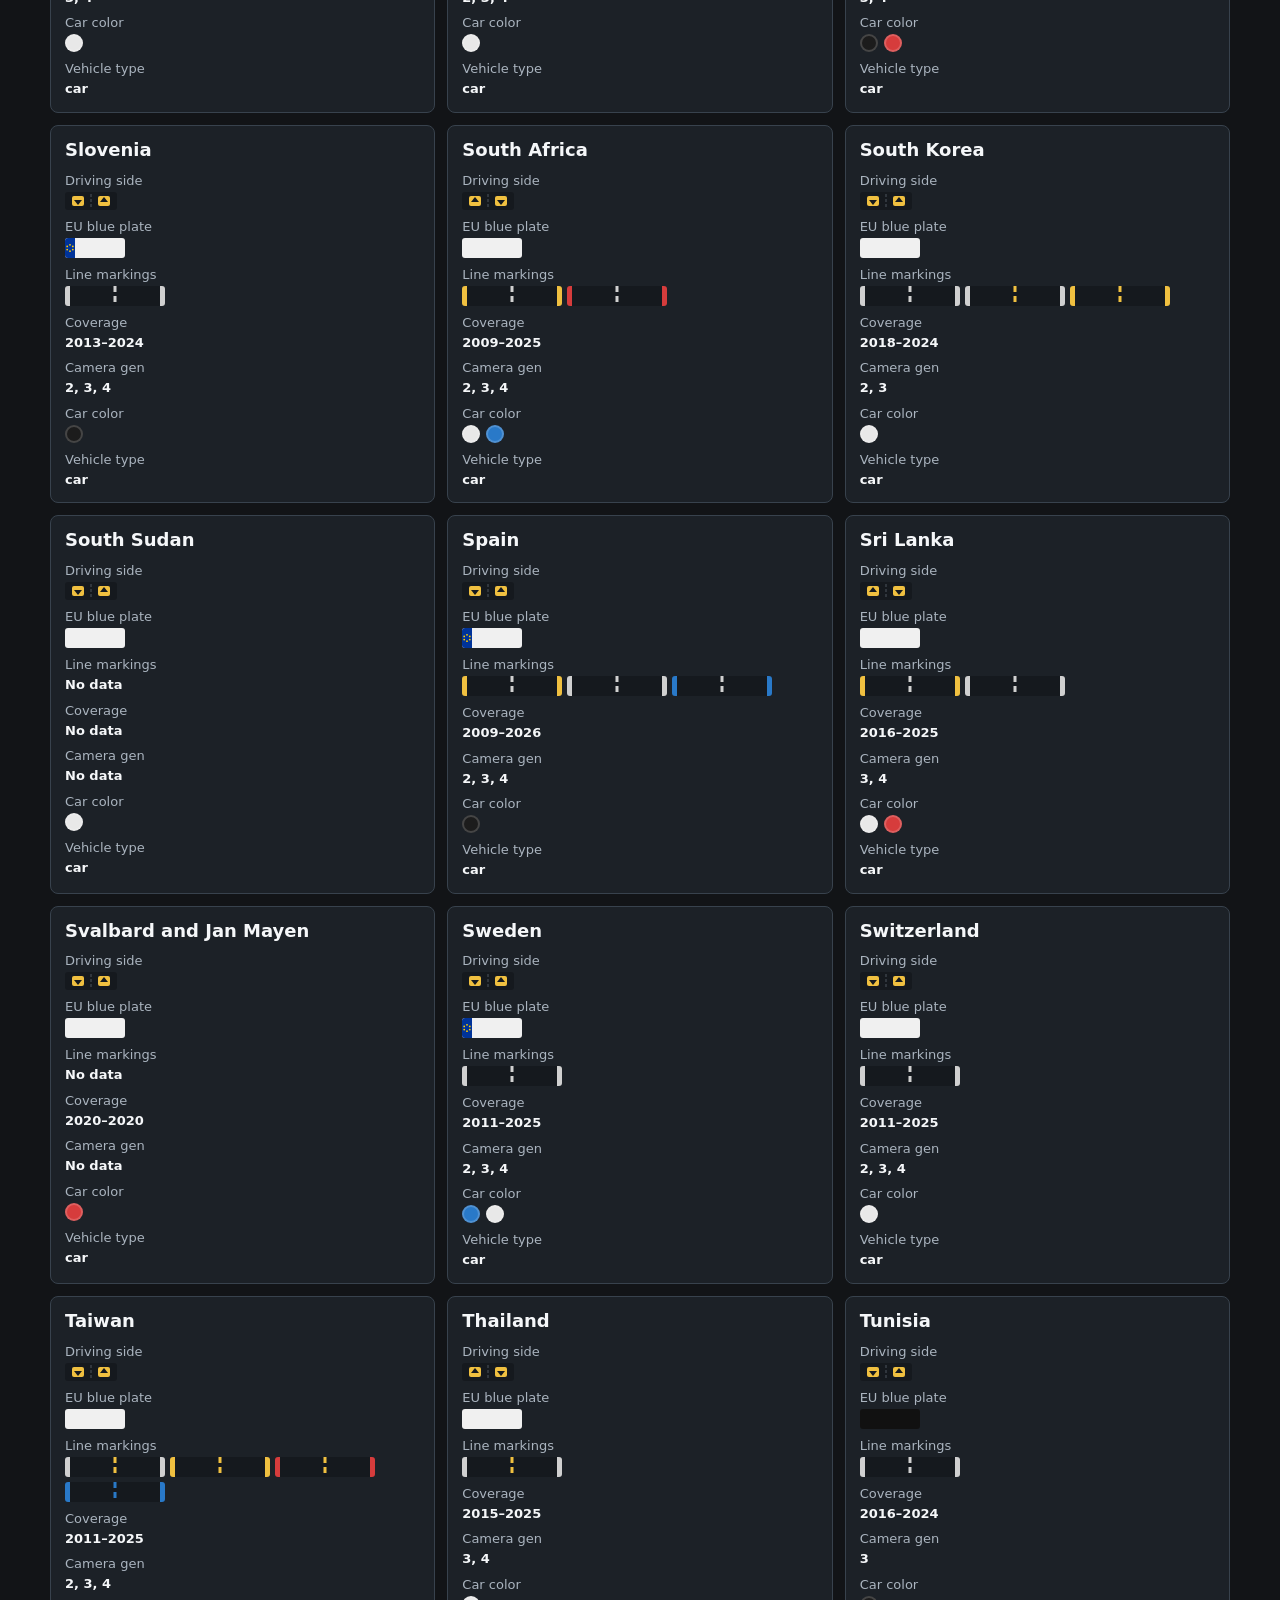
==== commit e42856d0: "introduce game page" ====
--- a/filters.html
+++ b/filters.html
@@ -13,7 +13,10 @@
           <h1>Country Filters</h1>
           <p>Template page for filtering countries by Street View metadata.</p>
         </div>
-        <a class="nav-link" href="game.html">Game</a>
+        <span class="nav-link-wrap">
+          <a class="nav-link" href="game.html">Game</a>
+          <span class="nav-new-badge">new</span>
+        </span>
         <a class="nav-link" href="index.html">Car map</a>
       </header>
 
--- a/styles.css
+++ b/styles.css
@@ -80,6 +80,27 @@
 .nav-link:hover {
   border-color: rgba(244, 201, 93, 0.62);
   color: #ffe08a;
+}
+
+.nav-link-wrap {
+  position: relative;
+  display: inline-flex;
+}
+
+.nav-new-badge {
+  position: absolute;
+  top: -6px;
+  right: -6px;
+  background: #ef4444;
+  color: #fff;
+  font-size: 9px;
+  font-weight: 700;
+  letter-spacing: 0.03em;
+  line-height: 1;
+  padding: 2px 4px;
+  border-radius: 999px;
+  pointer-events: none;
+  text-transform: uppercase;
 }
 
 h1,
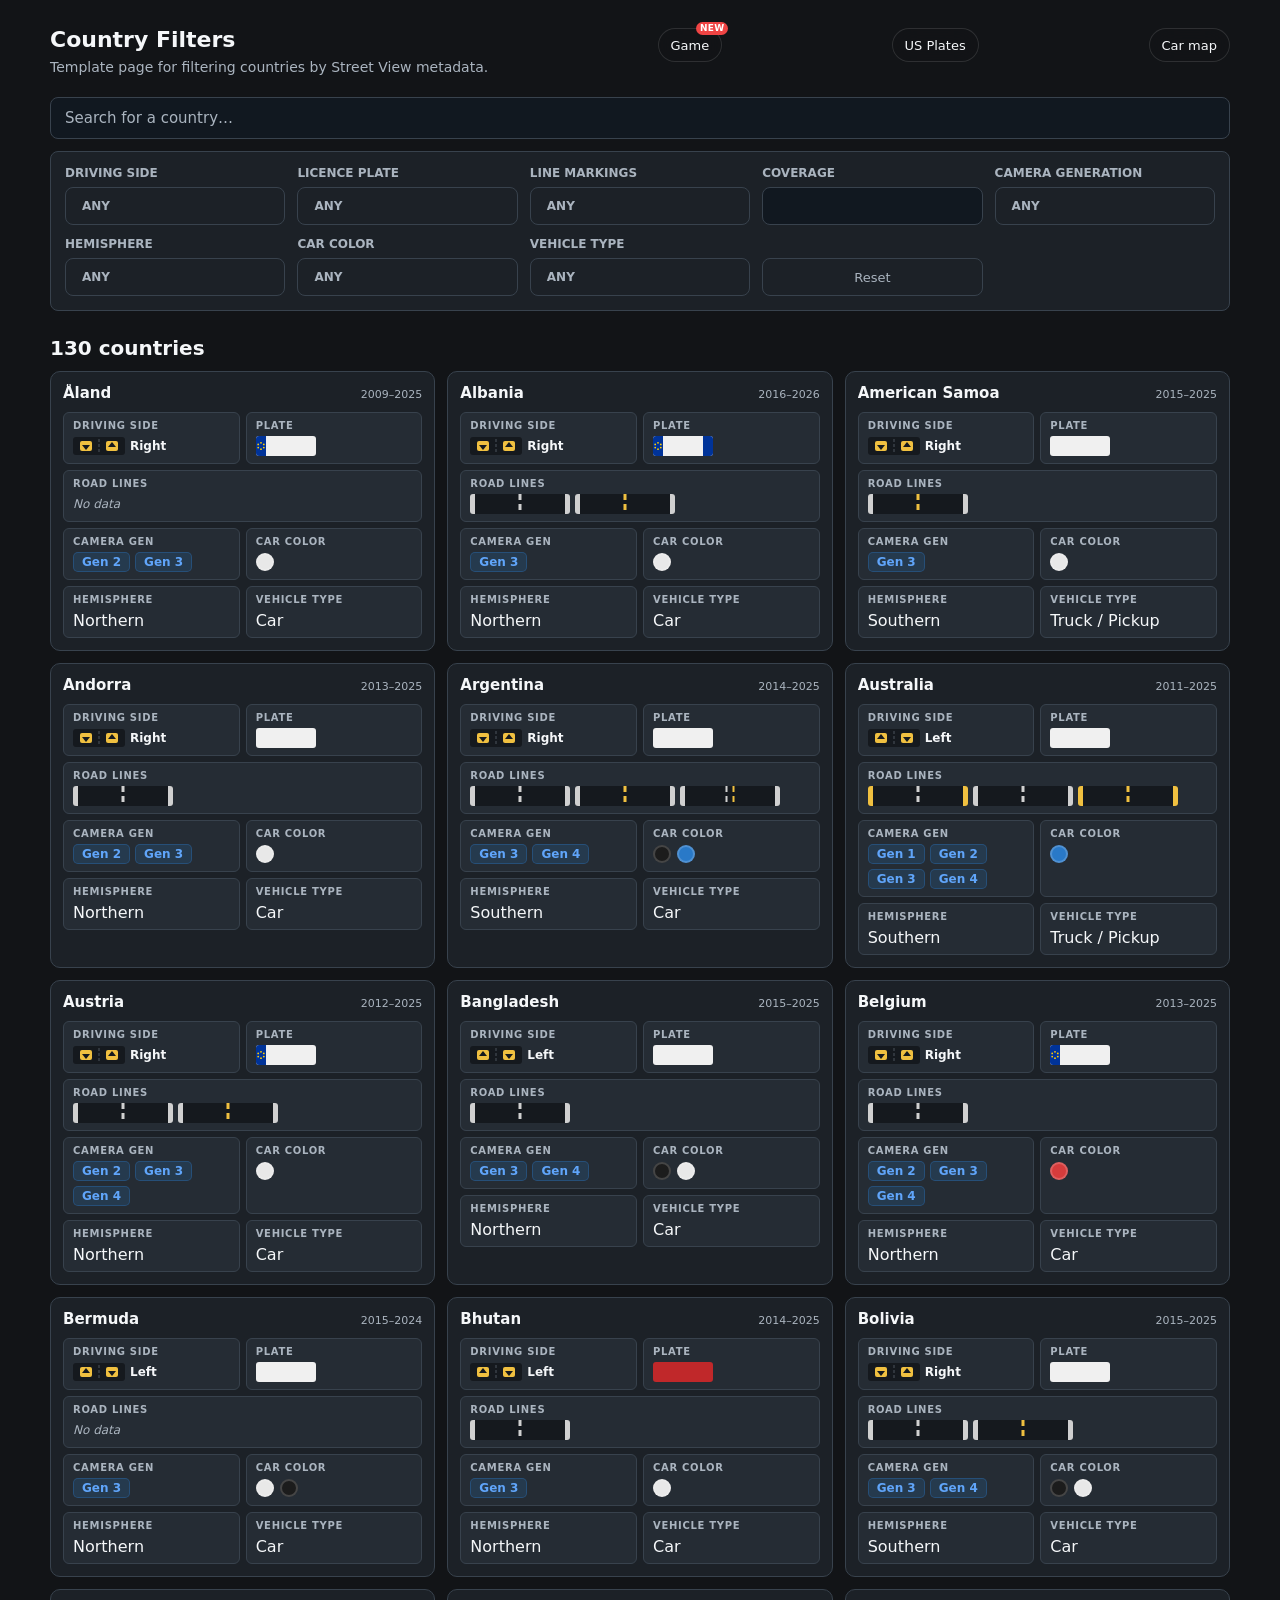
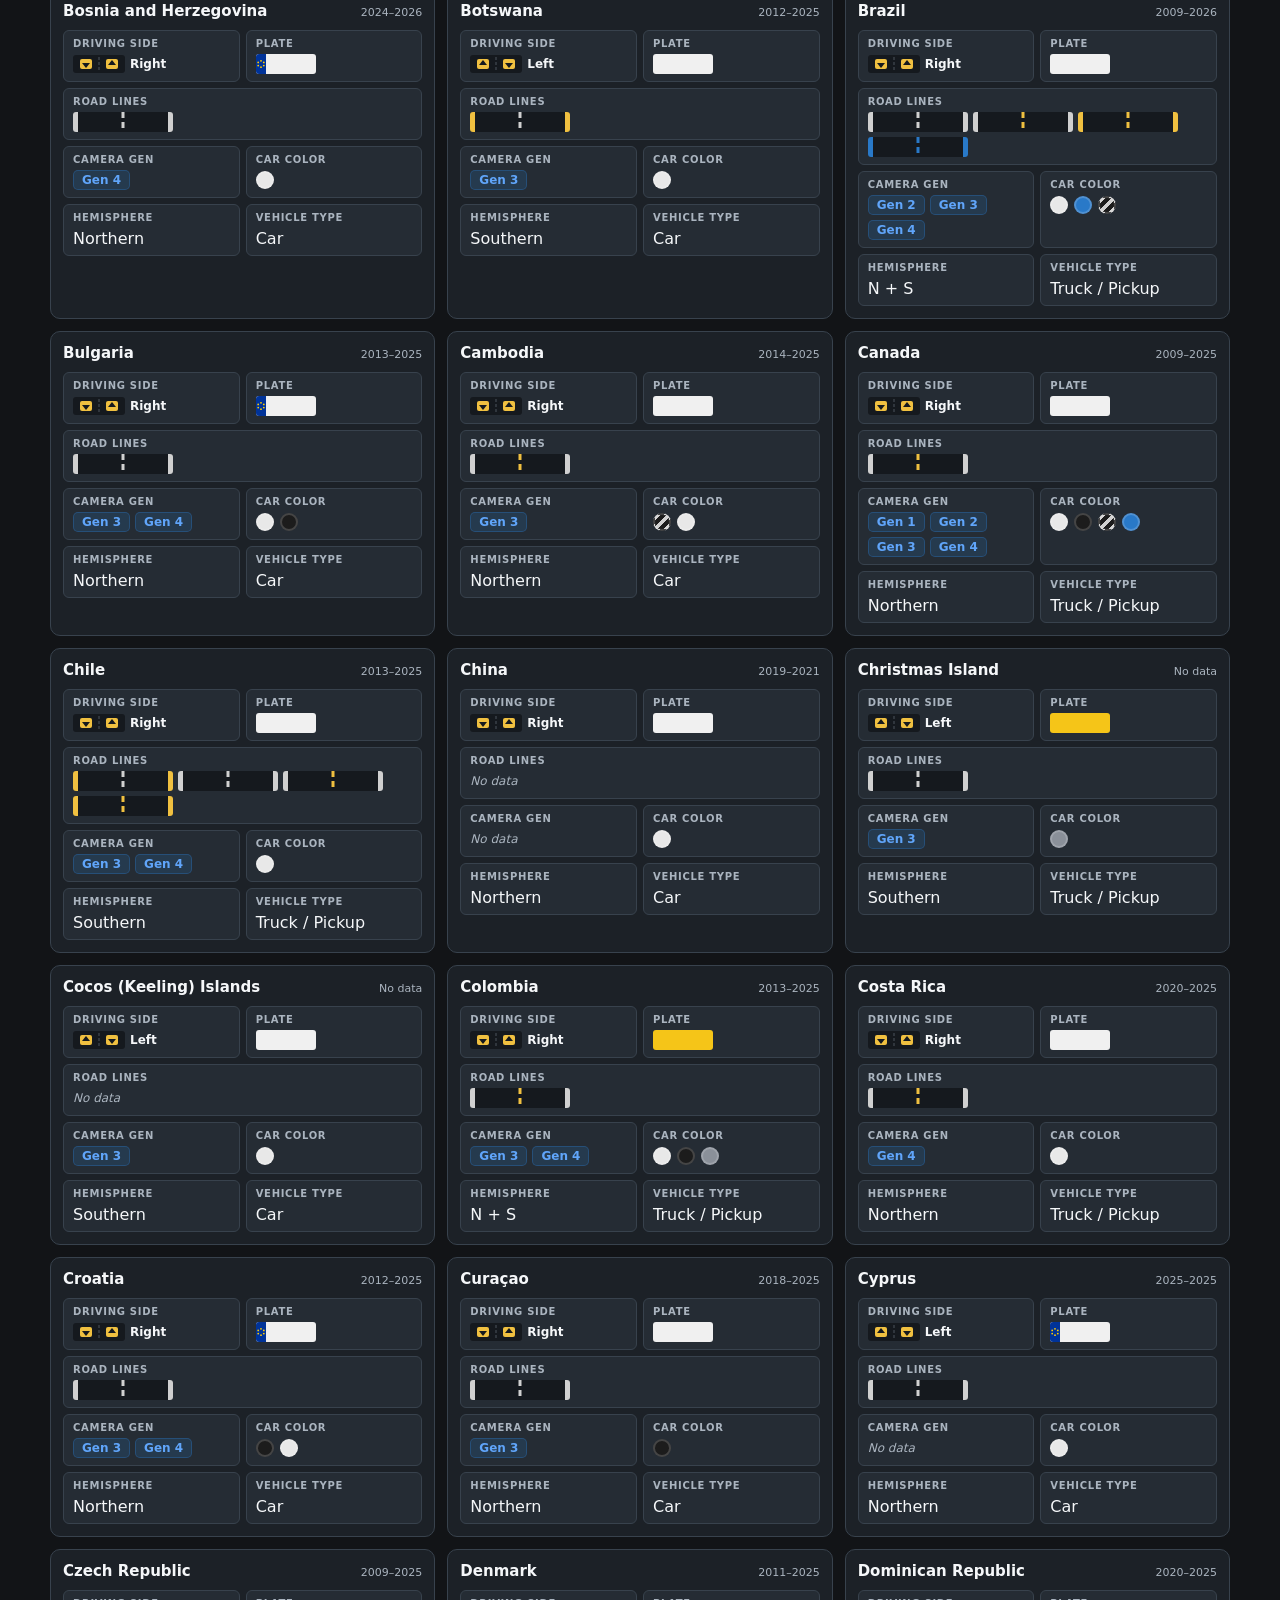
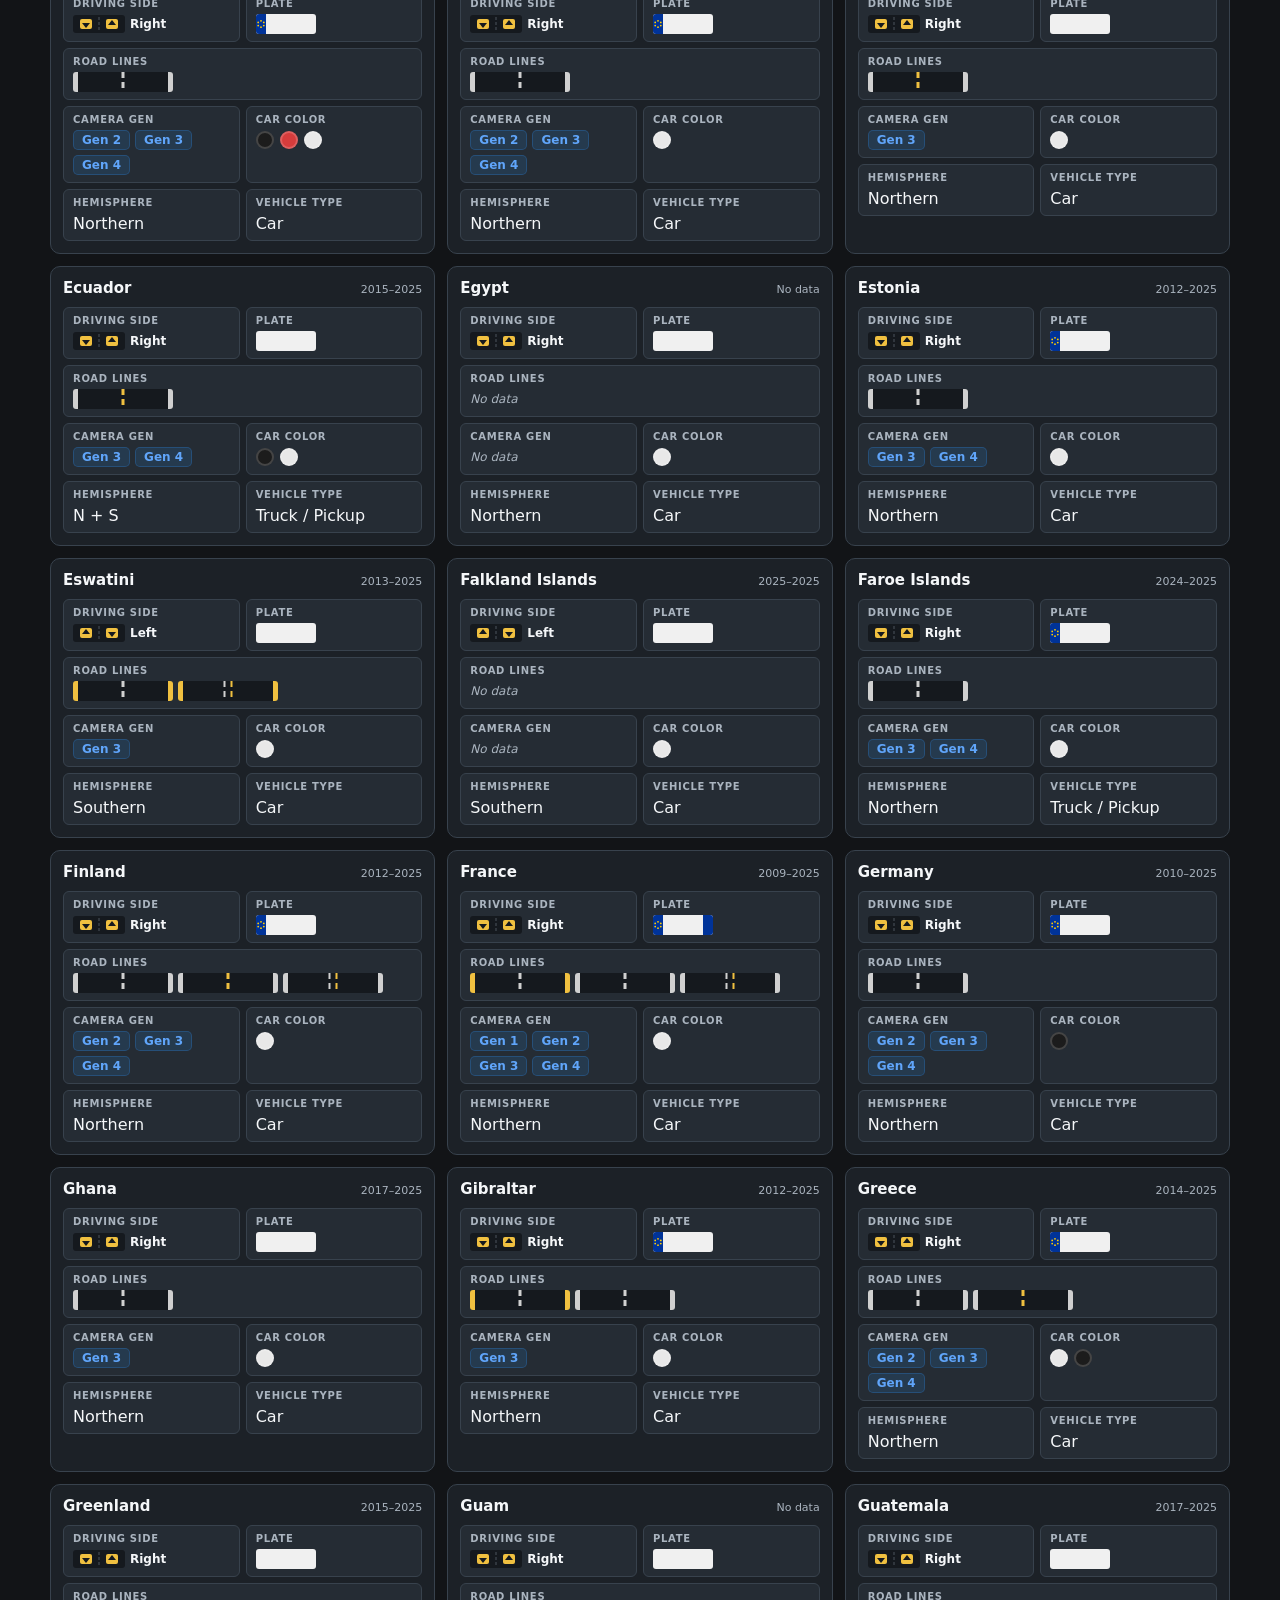
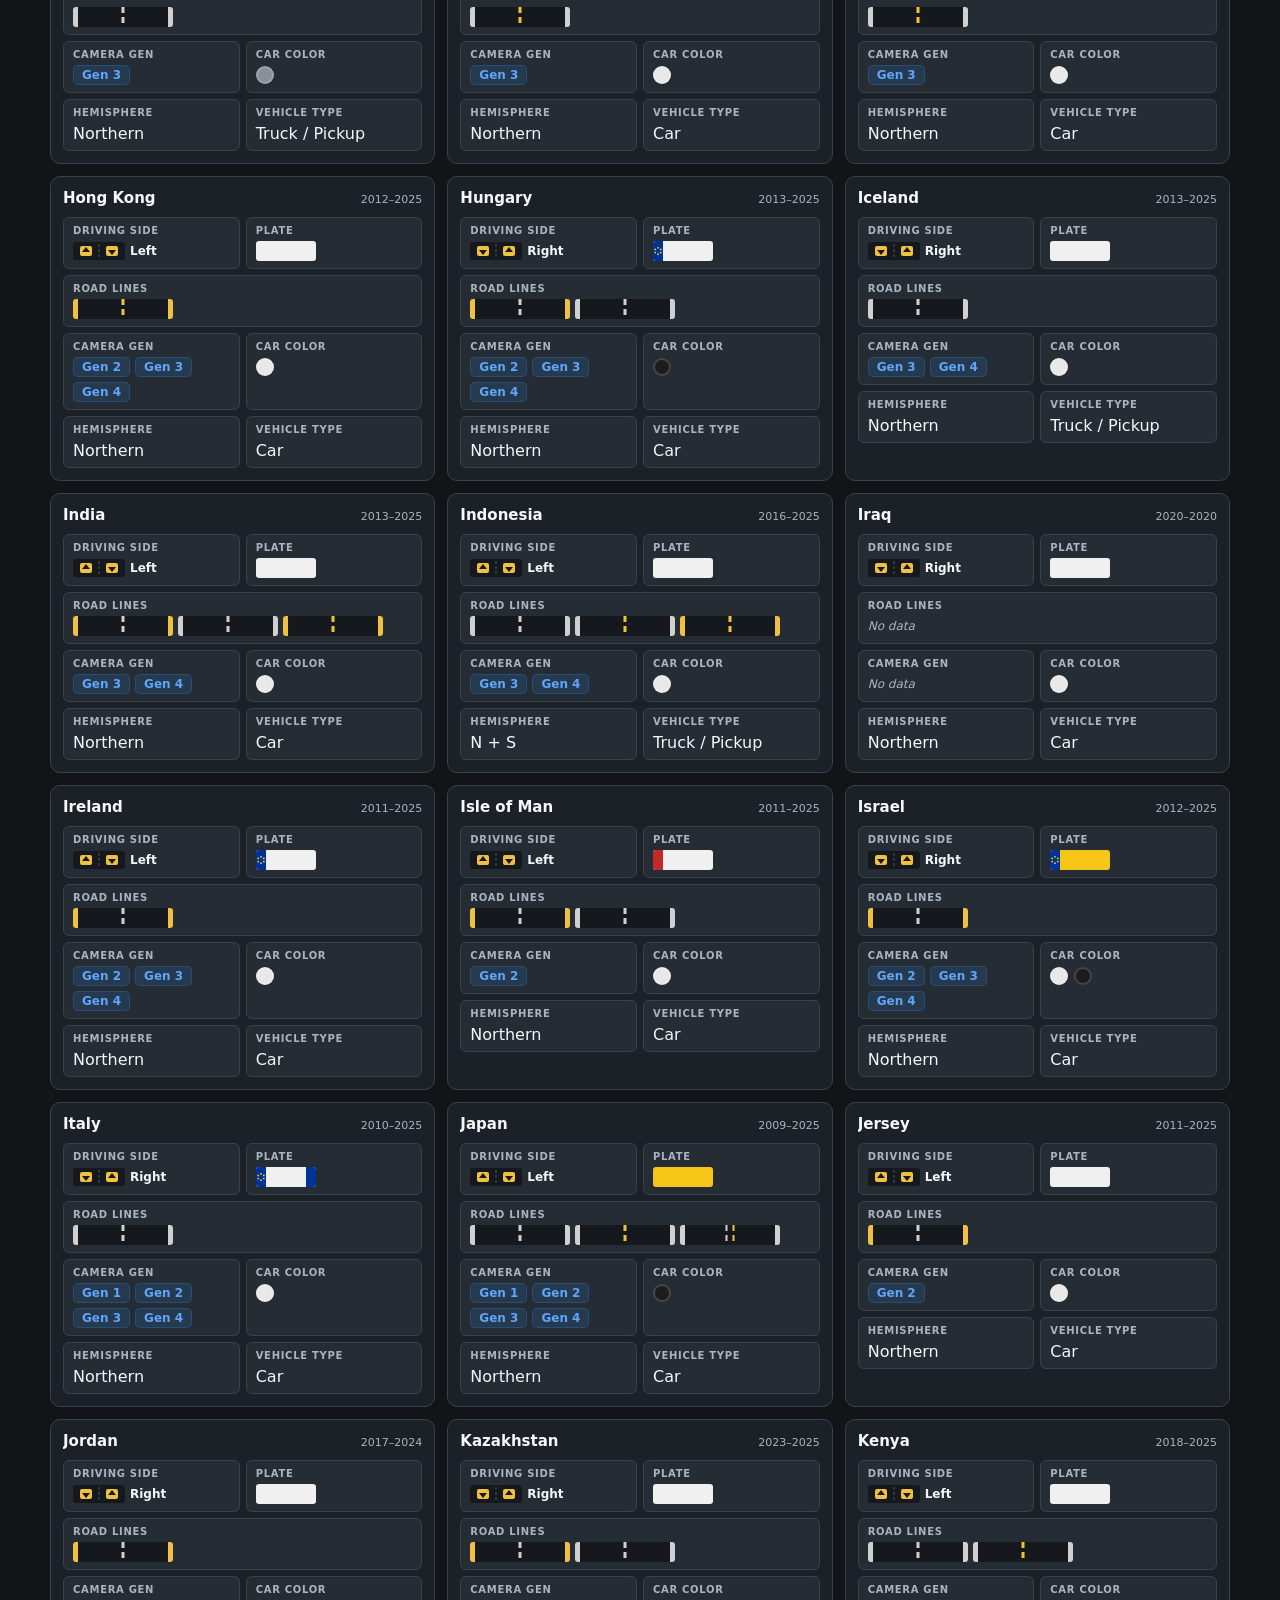
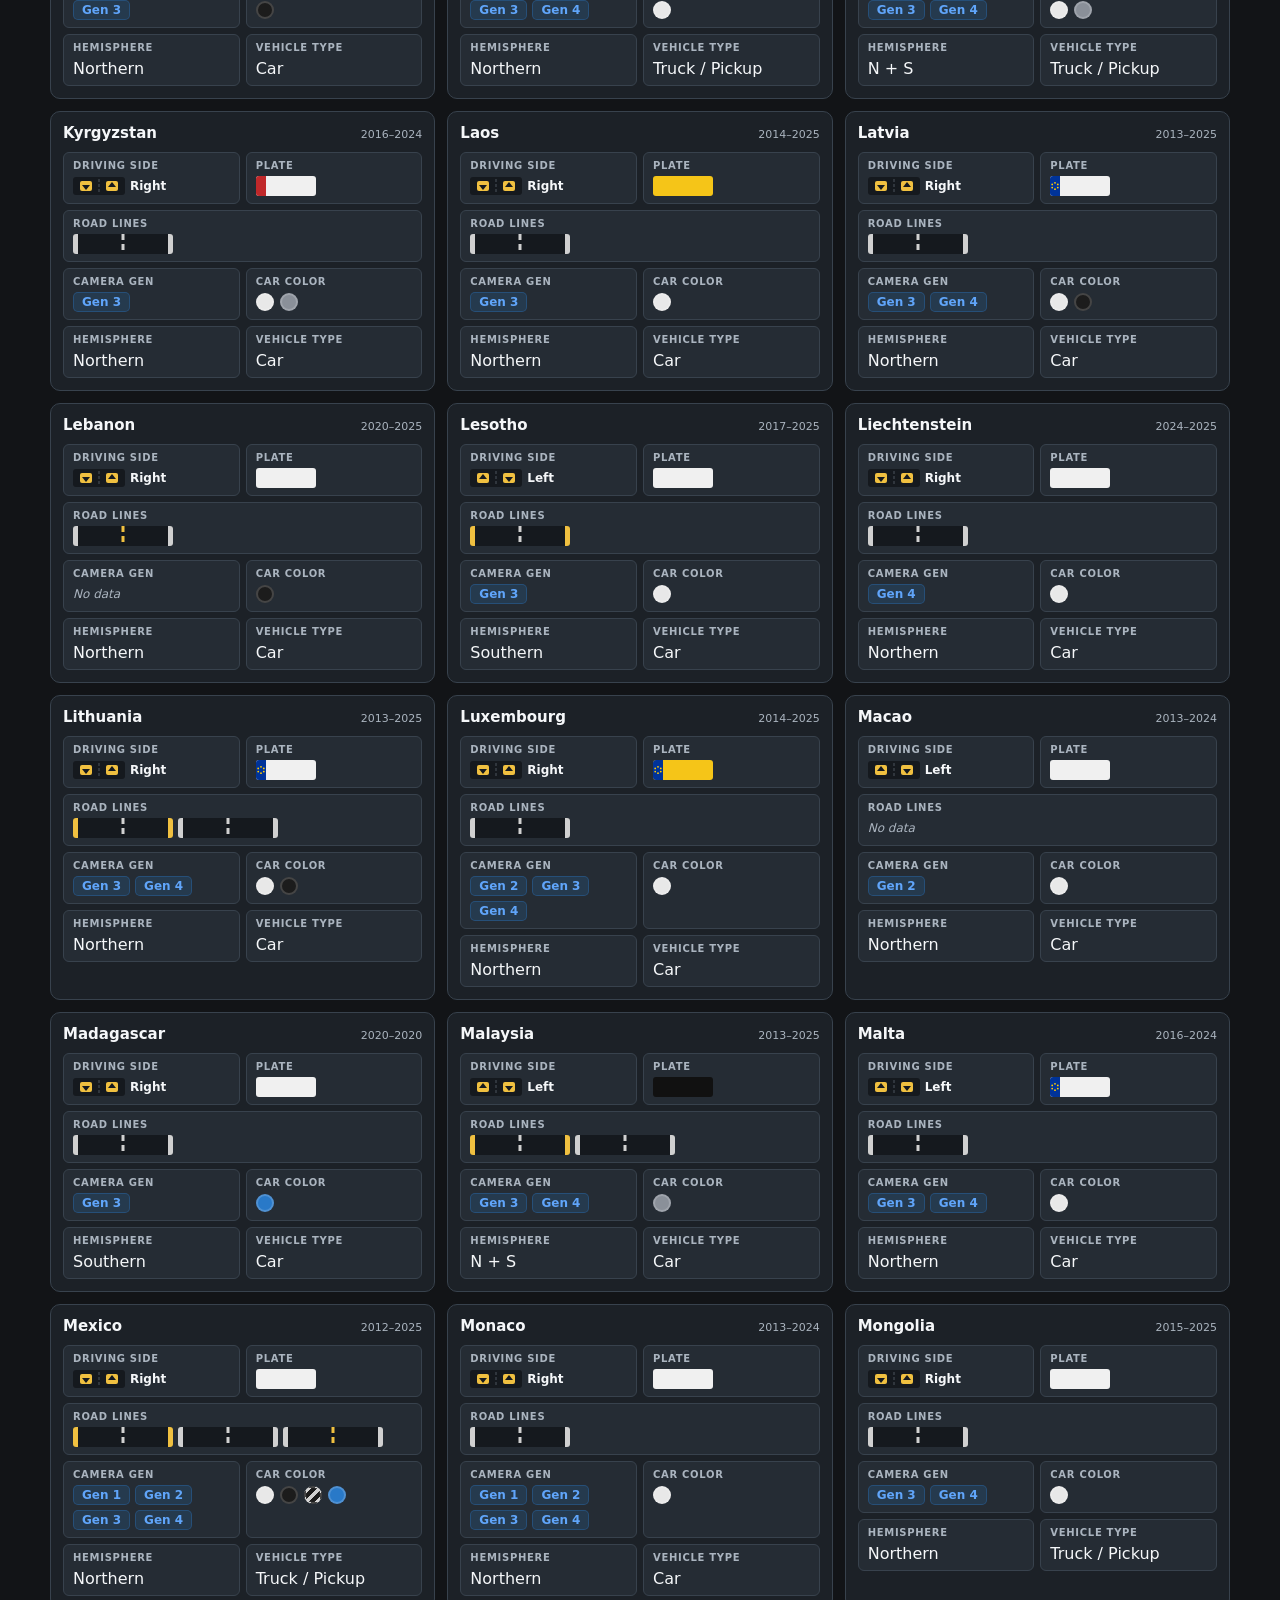
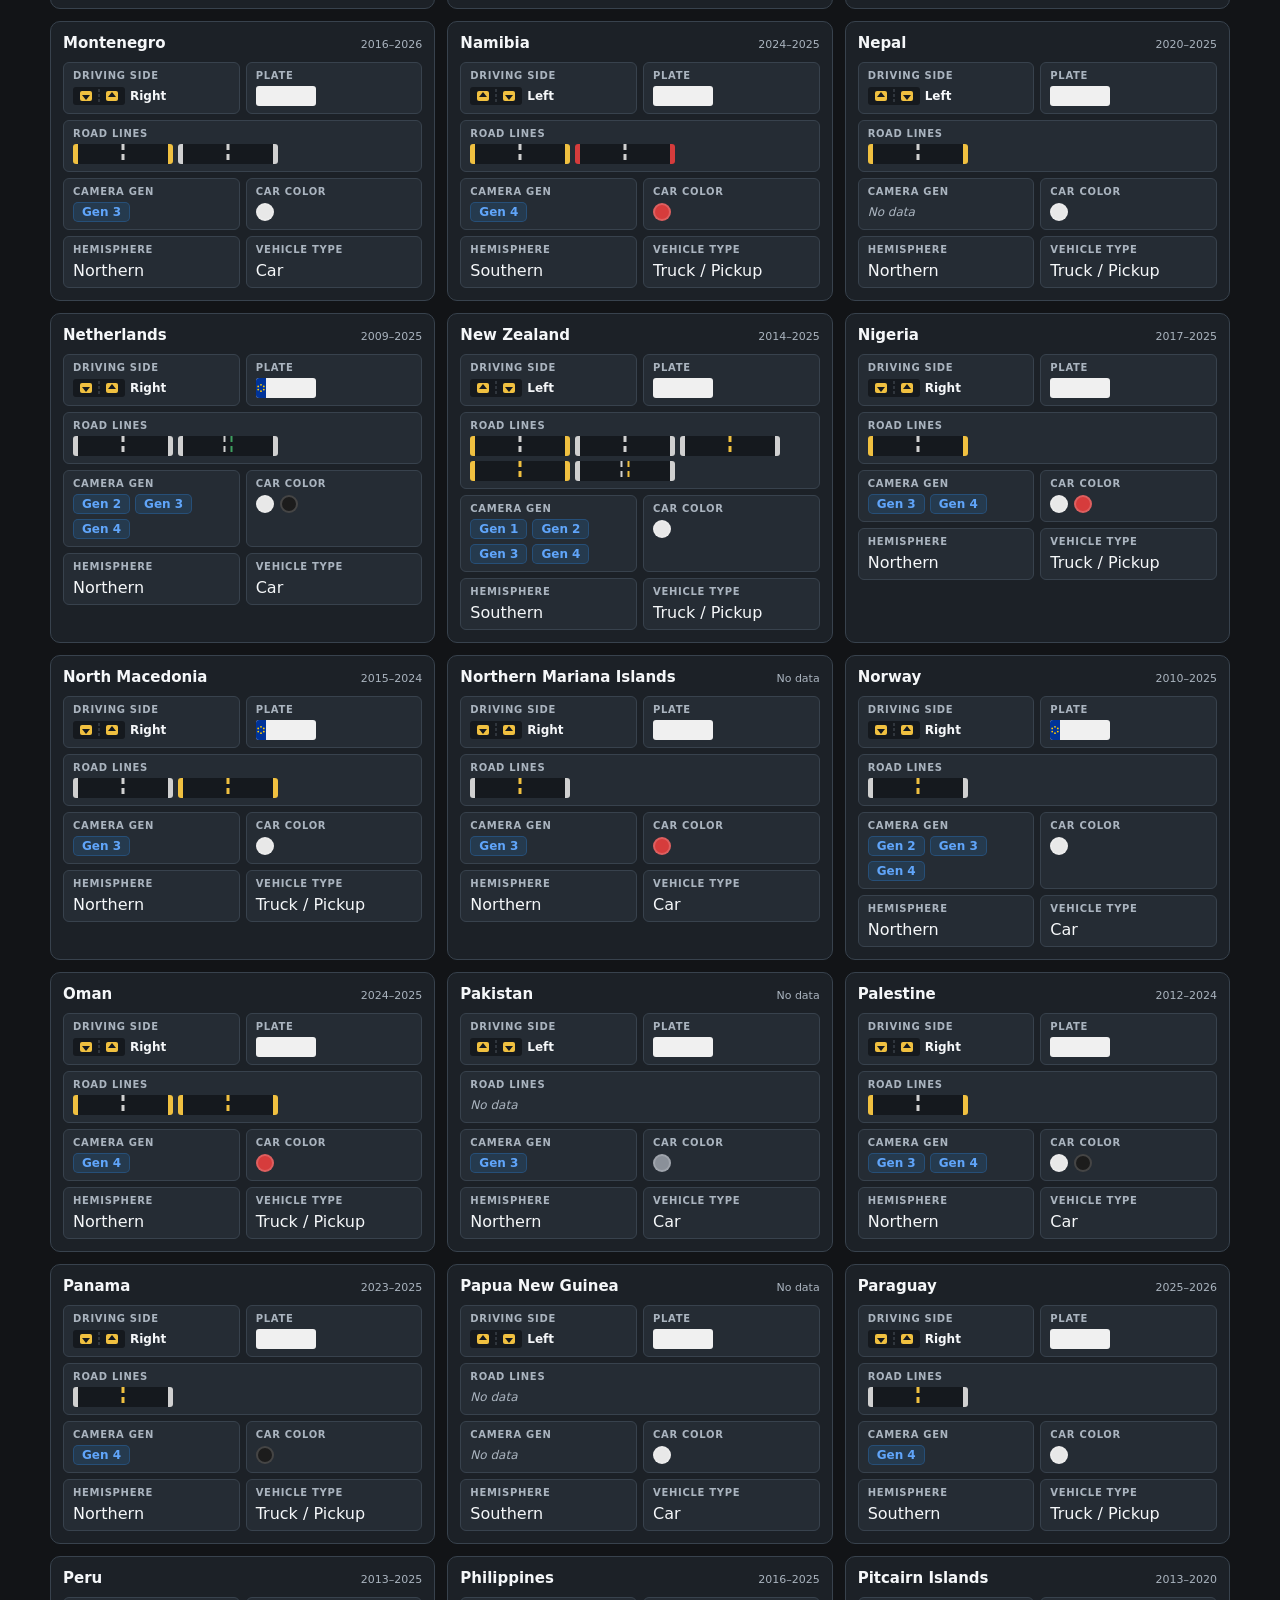
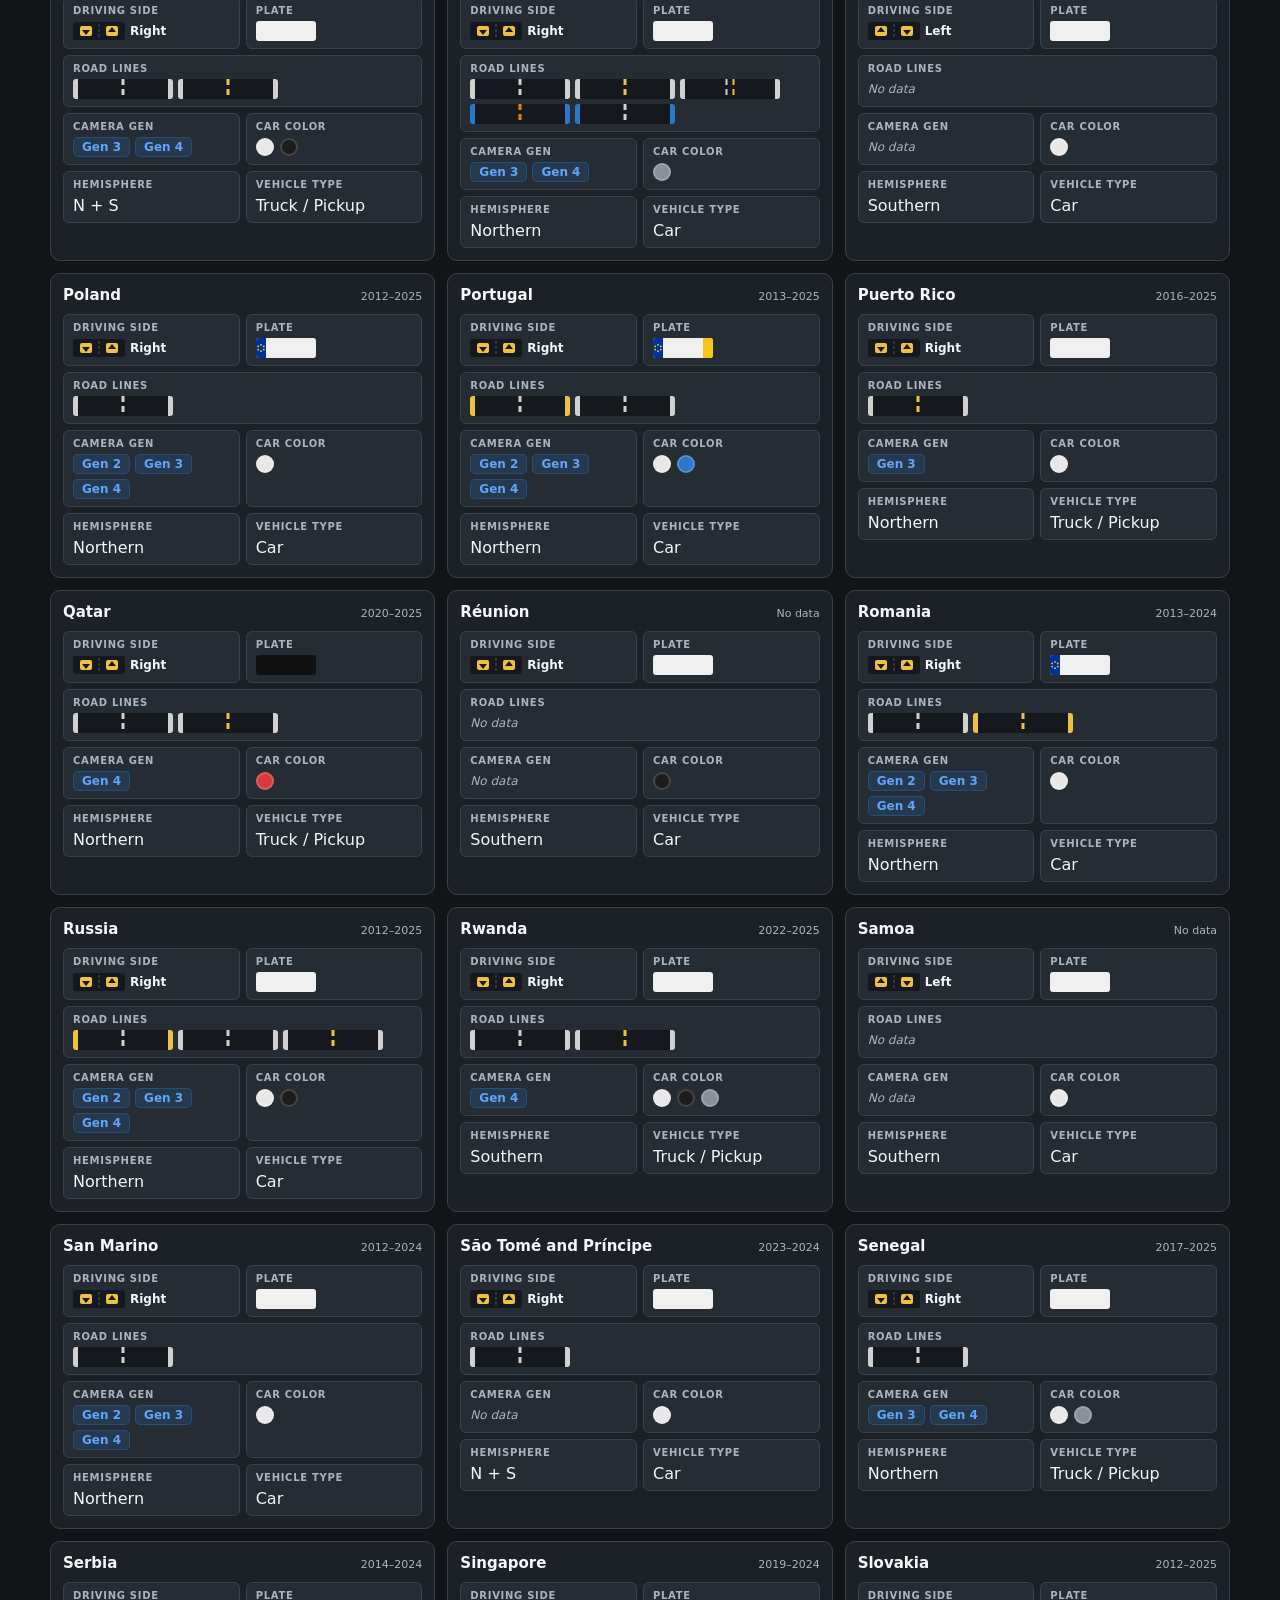
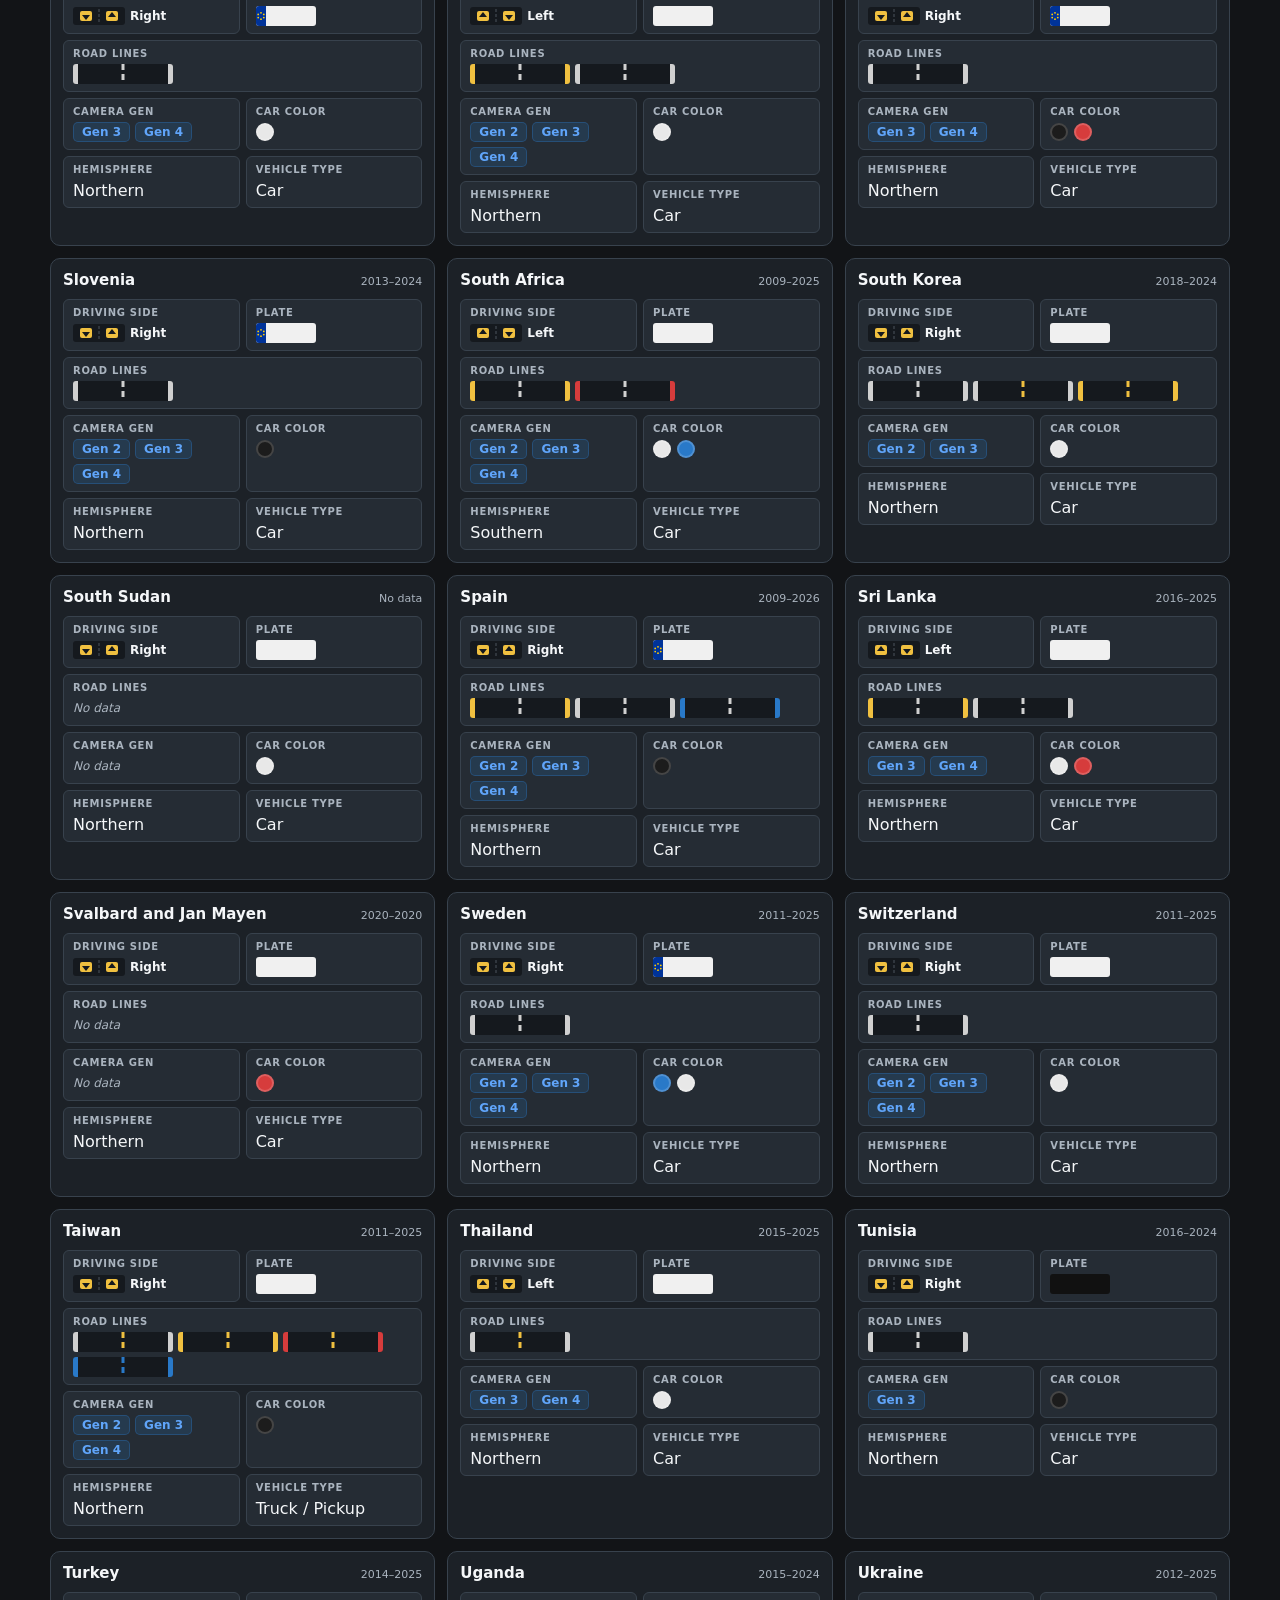
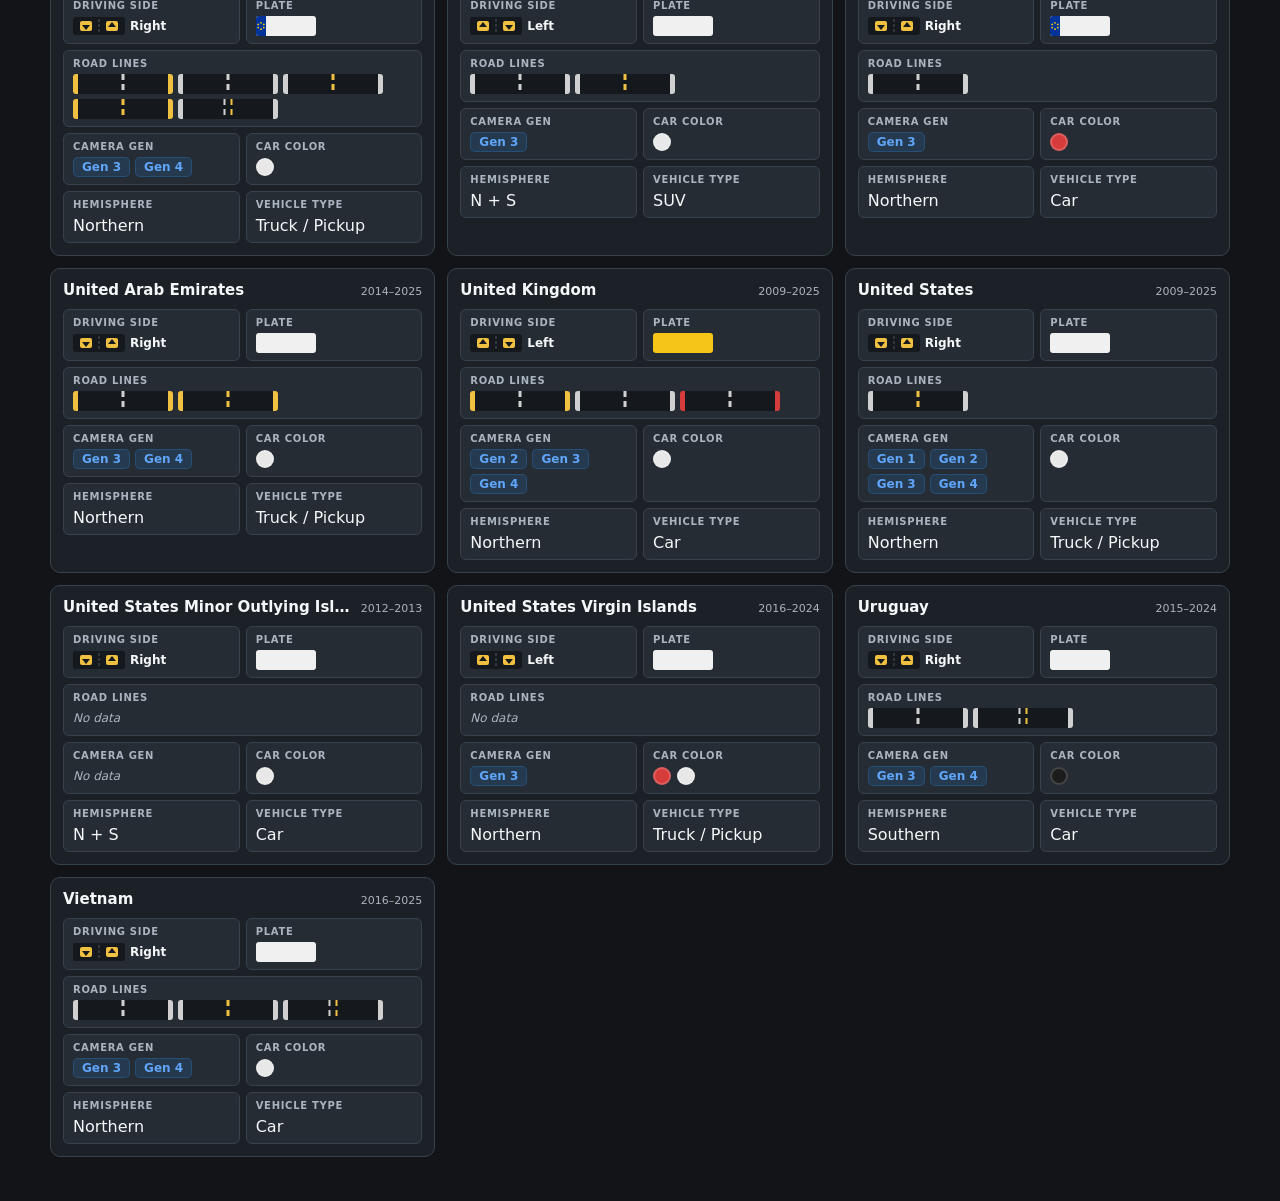
==== commit e95cd798: "Add US plate filter" ====
--- a/filters.html
+++ b/filters.html
@@ -17,6 +17,7 @@
           <a class="nav-link" href="game.html">Game</a>
           <span class="nav-new-badge">new</span>
         </span>
+        <a class="nav-link" href="us-plates.html">US Plates</a>
         <a class="nav-link" href="index.html">Car map</a>
       </header>
 
--- a/styles.css
+++ b/styles.css
@@ -629,39 +629,99 @@
 
 .country-card {
   border: 1px solid var(--line);
-  border-radius: 8px;
-  padding: 14px;
+  border-radius: 10px;
+  padding: 12px;
   background: var(--panel);
 }
 
+.card-head {
+  display: flex;
+  align-items: baseline;
+  justify-content: space-between;
+  gap: 10px;
+  margin-bottom: 10px;
+}
+
 .country-card h3 {
-  margin: 0 0 12px;
-  font-size: 18px;
-  line-height: 1.15;
-}
-
-.country-card dl {
+  margin: 0;
+  font-size: 15px;
+  font-weight: 700;
+  line-height: 1.2;
+  flex: 1 1 0;
+  min-width: 0;
+  overflow: hidden;
+  text-overflow: ellipsis;
+  white-space: nowrap;
+}
+
+.card-coverage {
+  flex: 0 0 auto;
+  font-size: 11px;
+  color: var(--muted);
+  font-weight: 500;
+  white-space: nowrap;
+}
+
+.card-grid {
   display: grid;
-  gap: 9px;
-  margin: 0;
-}
-
-.country-card div {
-  display: grid;
-  gap: 4px;
-}
-
-.country-card dt {
-  color: var(--muted);
-  font-size: 13px;
-}
-
-.country-card dd {
-  margin: 0;
-  color: var(--text);
-  font-size: 13px;
+  grid-template-columns: 1fr 1fr;
+  gap: 6px;
+}
+
+.card-chip {
+  display: flex;
+  flex-direction: column;
+  gap: 5px;
+  padding: 7px 9px;
+  background: var(--panel-strong);
+  border-radius: 6px;
+  border: 1px solid var(--line);
+  min-width: 0;
+}
+
+.card-chip--full {
+  grid-column: 1 / -1;
+}
+
+.chip-label {
+  font-size: 10px;
   font-weight: 700;
-  line-height: 1.35;
+  text-transform: uppercase;
+  letter-spacing: 0.07em;
+  color: var(--muted);
+}
+
+.chip-value {
+  display: flex;
+  align-items: center;
+  gap: 5px;
+  flex-wrap: wrap;
+  min-height: 20px;
+}
+
+.chip-sub {
+  font-size: 12px;
+  font-weight: 600;
+}
+
+.gen-badge {
+  display: inline-flex;
+  align-items: center;
+  justify-content: center;
+  padding: 2px 8px;
+  border-radius: 5px;
+  background: rgba(41, 121, 200, 0.18);
+  border: 1px solid rgba(41, 121, 200, 0.35);
+  color: #60a5fa;
+  font-size: 12px;
+  font-weight: 700;
+  white-space: nowrap;
+}
+
+.no-data-label {
+  font-size: 12px;
+  color: var(--muted);
+  font-style: italic;
 }
 
 .color-swatch-row {
@@ -937,4 +997,181 @@
 
 .result-badge--correct   { background: rgba(47, 143, 131, 0.20); color: #5dcfc3; border: 1px solid var(--land-hit); }
 .result-badge--incorrect { background: rgba(239, 68,  68, 0.15); color: #f87171; border: 1px solid #ef4444;         }
-.result-badge--nodata    { background: rgba(170, 180, 191, 0.10); color: var(--muted); border: 1px solid var(--line); }+.result-badge--nodata    { background: rgba(170, 180, 191, 0.10); color: var(--muted); border: 1px solid var(--line); }
+
+/* ── US plates map page ─────────────────────────────────────────────────── */
+#usMap {
+  width: 100%;
+  height: 100vh;
+  background: var(--water);
+}
+
+.plates-filter-section {
+  flex: 0 0 auto;
+  padding: 14px 0;
+  border-bottom: 1px solid var(--line);
+}
+
+.plates-filter-row {
+  display: flex;
+  flex-wrap: wrap;
+  gap: 6px;
+  margin-bottom: 6px;
+}
+
+.plates-filter-row:last-child {
+  margin-bottom: 0;
+}
+
+.app-shell--plates {
+  grid-template-columns: minmax(0, 1fr) 520px;
+}
+
+.plates-gallery {
+  grid-template-columns: 1fr 1fr 1fr;
+  gap: 10px;
+  padding-top: 14px;
+}
+
+.app-shell--plates .vehicle-panel {
+  overflow-y: auto;
+}
+
+.app-shell--plates .gallery {
+  flex: 0 0 auto;
+  overflow: visible;
+  min-height: unset;
+}
+
+/* ── US plates grid page (legacy filter bar) ────────────────────────────── */
+.plate-filter-bar,
+.plate-difficulty-bar {
+  display: flex;
+  flex-wrap: wrap;
+  gap: 8px;
+  margin-bottom: 10px;
+}
+
+.plate-difficulty-bar {
+  margin-top: 4px;
+}
+
+.plate-filter-btn,
+.plate-diff-btn {
+  display: inline-flex;
+  align-items: center;
+  gap: 6px;
+  height: 34px;
+  border: 1px solid var(--line);
+  border-radius: 999px;
+  padding: 0 14px;
+  background: rgba(255, 255, 255, 0.04);
+  color: var(--muted);
+  font: inherit;
+  font-size: 13px;
+  cursor: pointer;
+  white-space: nowrap;
+  transition: border-color 0.12s, color 0.12s, background 0.12s;
+}
+
+.plate-filter-btn:hover,
+.plate-diff-btn:hover {
+  border-color: rgba(255, 255, 255, 0.25);
+  color: var(--text);
+}
+
+.plate-filter-btn.is-active,
+.plate-diff-btn.is-active {
+  border-color: rgba(244, 201, 93, 0.7);
+  background: rgba(244, 201, 93, 0.12);
+  color: #ffe08a;
+}
+
+.pfb-swatch {
+  display: inline-block;
+  width: 12px;
+  height: 12px;
+  border-radius: 50%;
+  border: 1px solid rgba(255, 255, 255, 0.2);
+  flex-shrink: 0;
+}
+
+.pfb-swatch--multi {
+  background: conic-gradient(#f5c518 0deg 72deg, #2979c8 72deg 144deg, #3ea060 144deg 216deg, #d63c3c 216deg 288deg, #e87a20 288deg 360deg);
+}
+
+.plate-grid {
+  display: grid;
+  grid-template-columns: repeat(4, minmax(0, 1fr));
+  gap: 12px;
+}
+
+.plate-card {
+  border: 1px solid var(--line);
+  border-radius: 8px;
+  background: var(--panel);
+  overflow: hidden;
+  transition: border-color 0.12s;
+}
+
+.plate-card:hover {
+  border-color: rgba(244, 201, 93, 0.4);
+}
+
+.plate-card-img {
+  width: 100%;
+  background: #0d1822;
+  padding: 10px;
+}
+
+.plate-card-img img {
+  display: block;
+  width: 100%;
+  height: auto;
+  border-radius: 3px;
+}
+
+.plate-card-info {
+  display: flex;
+  flex-direction: column;
+  gap: 3px;
+  padding: 9px 11px 10px;
+  border-top: 1px solid var(--line);
+}
+
+.plate-state {
+  font-size: 14px;
+  font-weight: 700;
+  color: var(--text);
+  line-height: 1.2;
+}
+
+.plate-label {
+  font-size: 12px;
+  color: var(--muted);
+  line-height: 1.2;
+}
+
+.plate-diff {
+  display: inline-block;
+  margin-top: 4px;
+  font-size: 10px;
+  font-weight: 700;
+  text-transform: uppercase;
+  letter-spacing: 0.06em;
+  padding: 2px 7px;
+  border-radius: 999px;
+  width: fit-content;
+}
+
+.diff-easy     { background: rgba(47, 143, 131, 0.15); color: #5dcfc3; border: 1px solid rgba(47, 143, 131, 0.3); }
+.diff-somewhat { background: rgba(244, 201, 93, 0.12); color: #ffe08a; border: 1px solid rgba(244, 201, 93, 0.3); }
+.diff-harder   { background: rgba(239, 68, 68, 0.12);  color: #f87171; border: 1px solid rgba(239, 68, 68, 0.3);  }
+
+@media (max-width: 980px) {
+  .plate-grid { grid-template-columns: repeat(3, minmax(0, 1fr)); }
+}
+
+@media (max-width: 640px) {
+  .plate-grid { grid-template-columns: repeat(2, minmax(0, 1fr)); }
+}
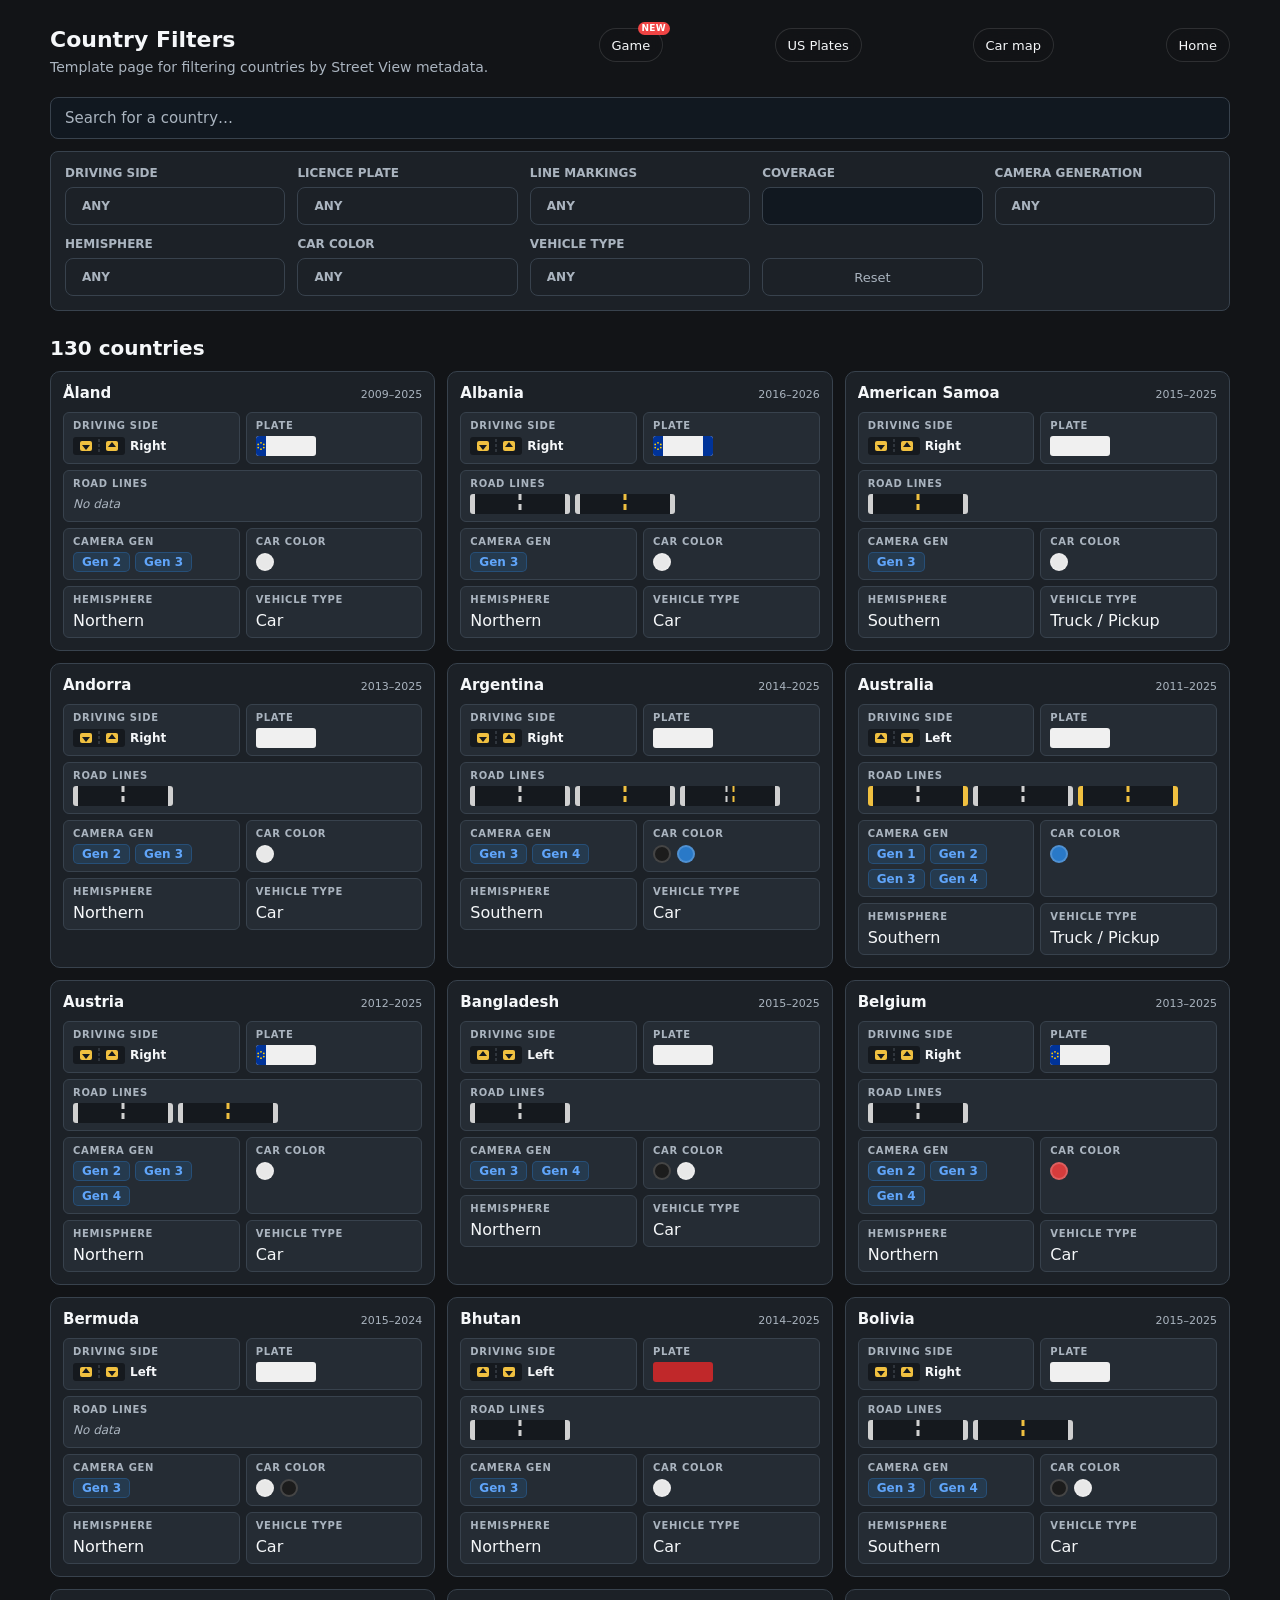
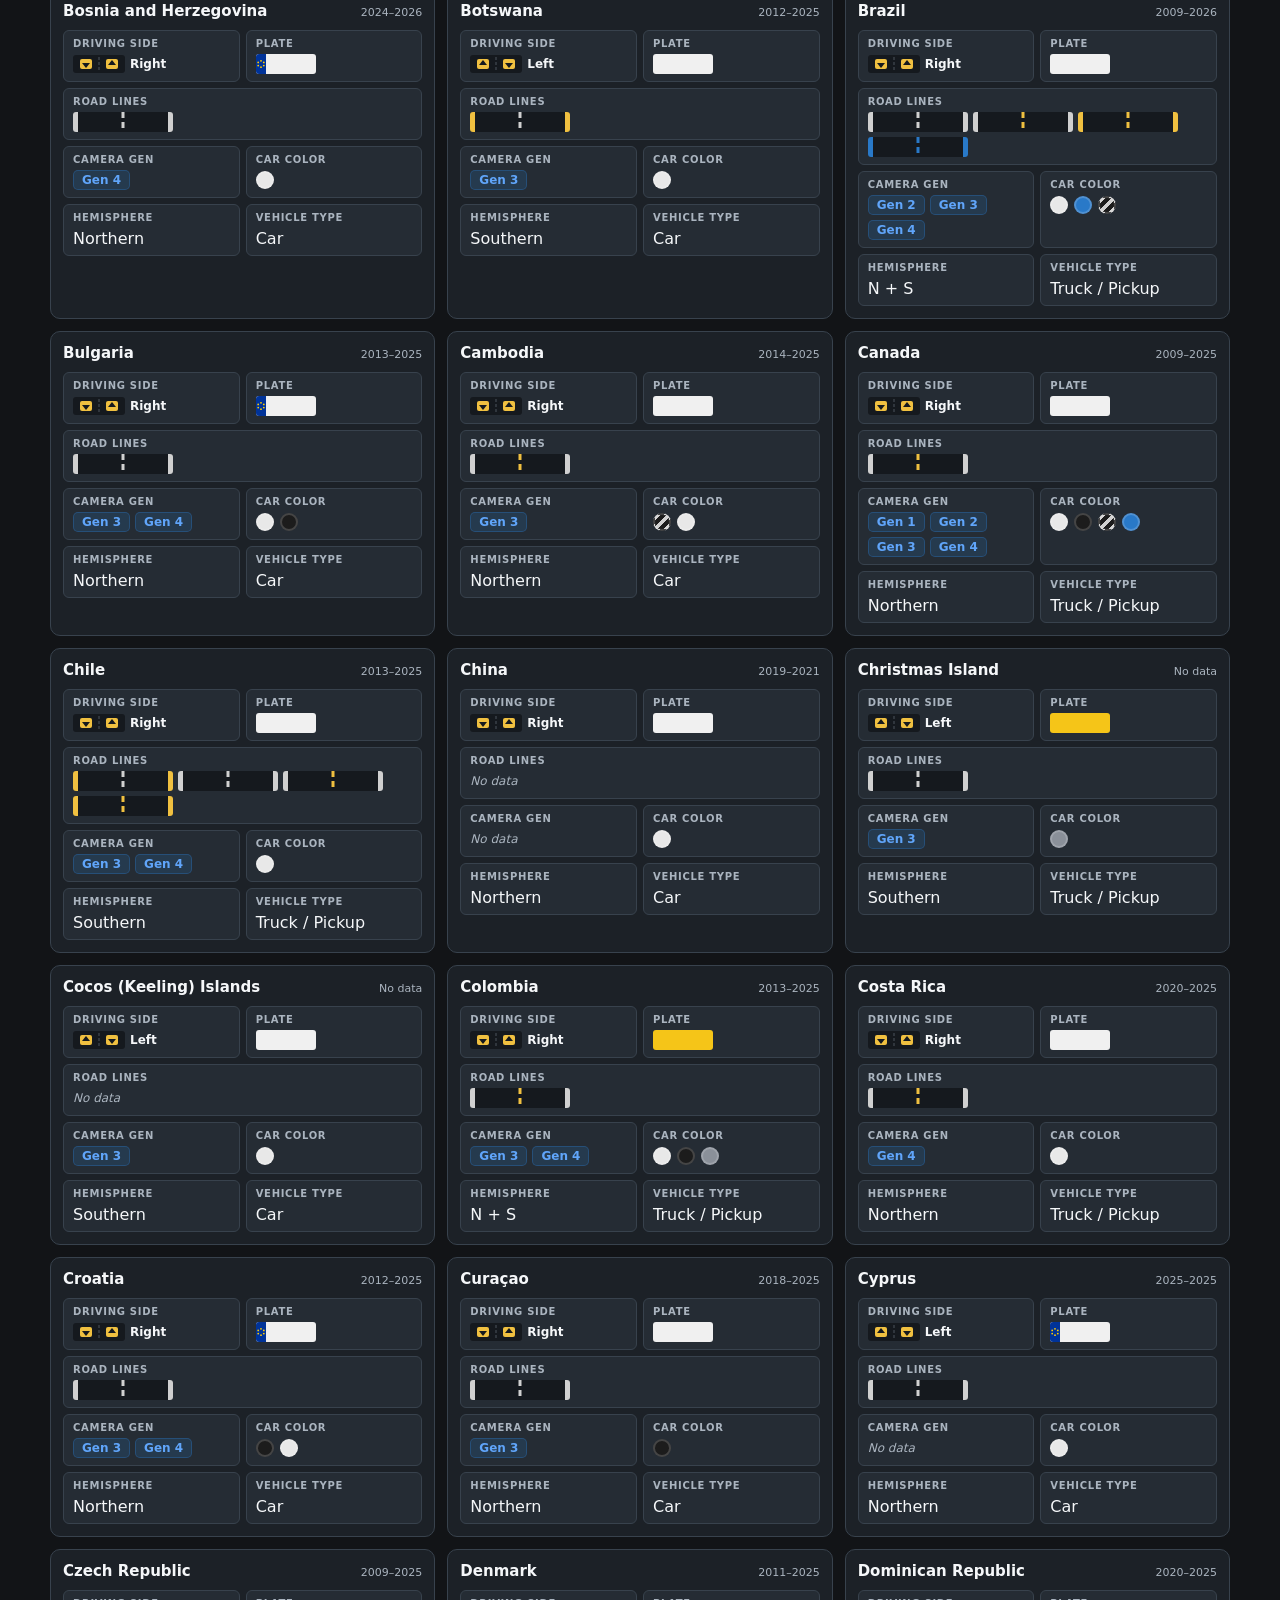
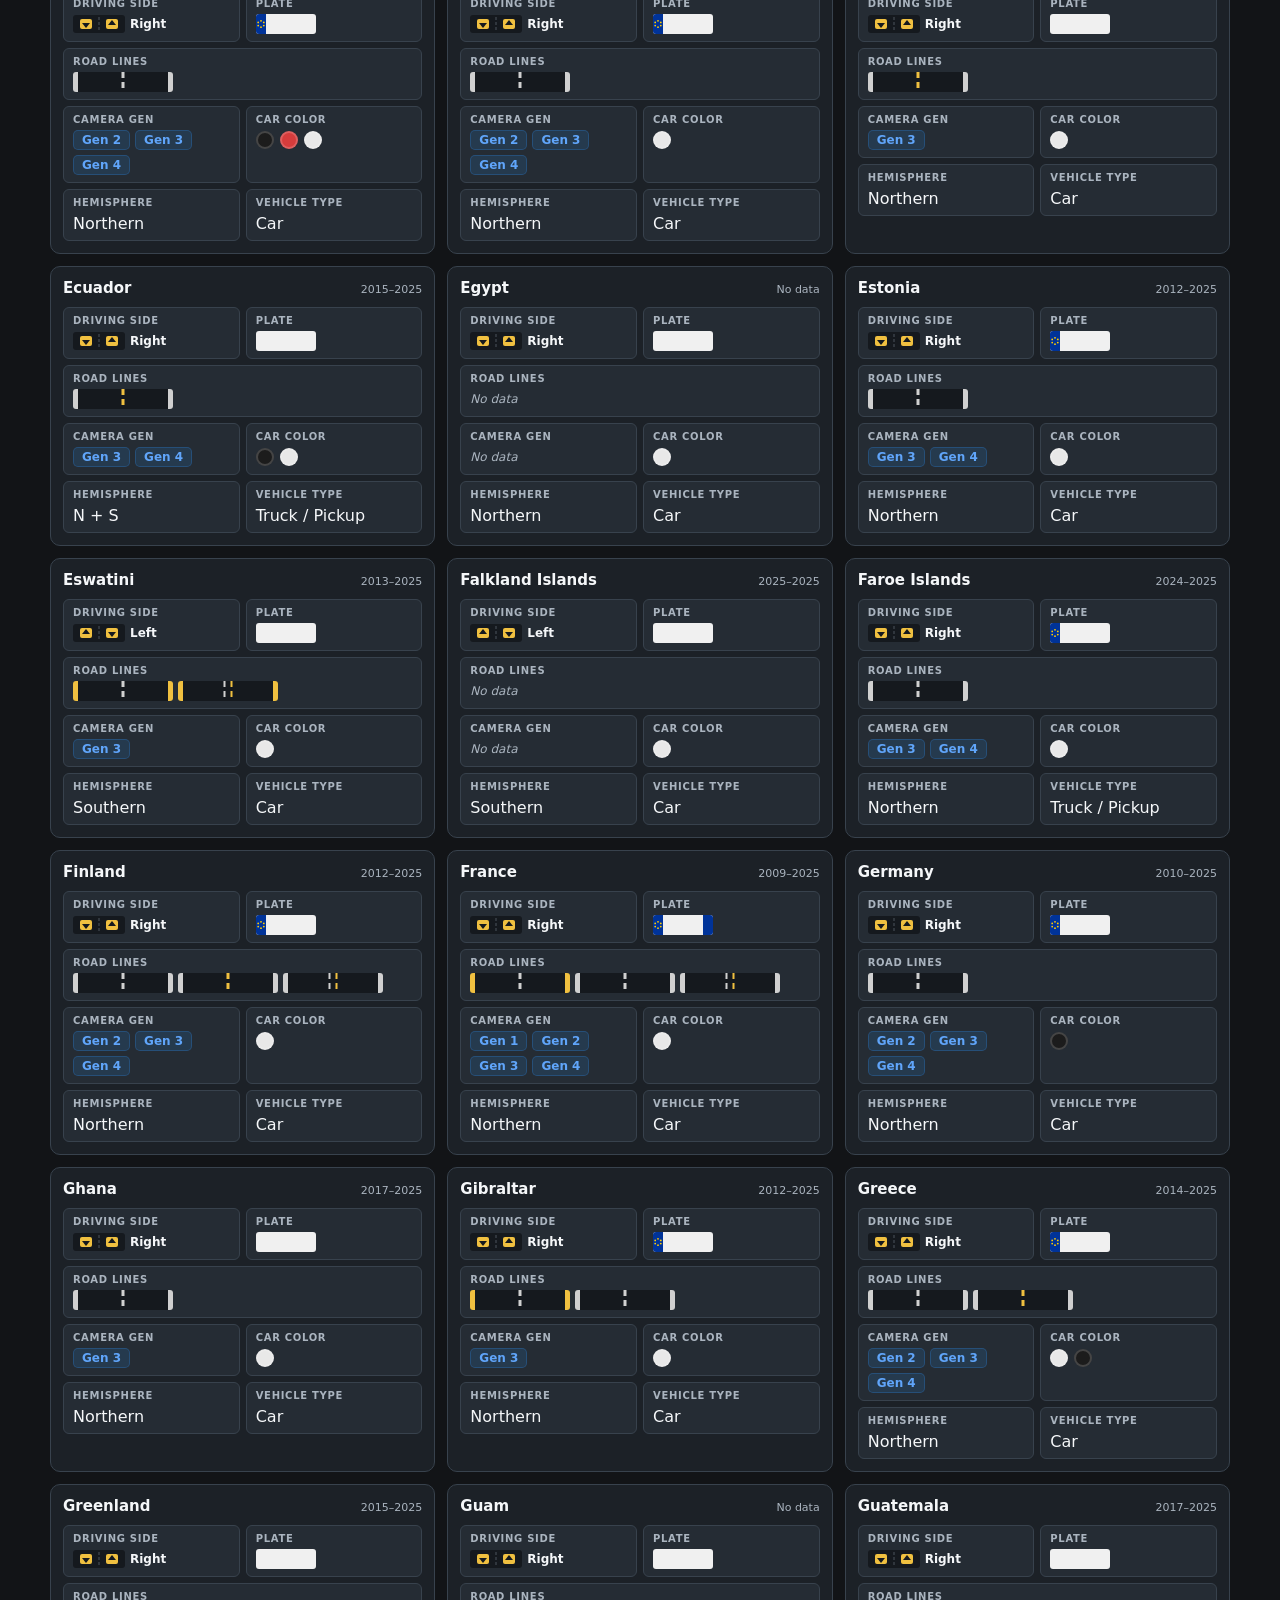
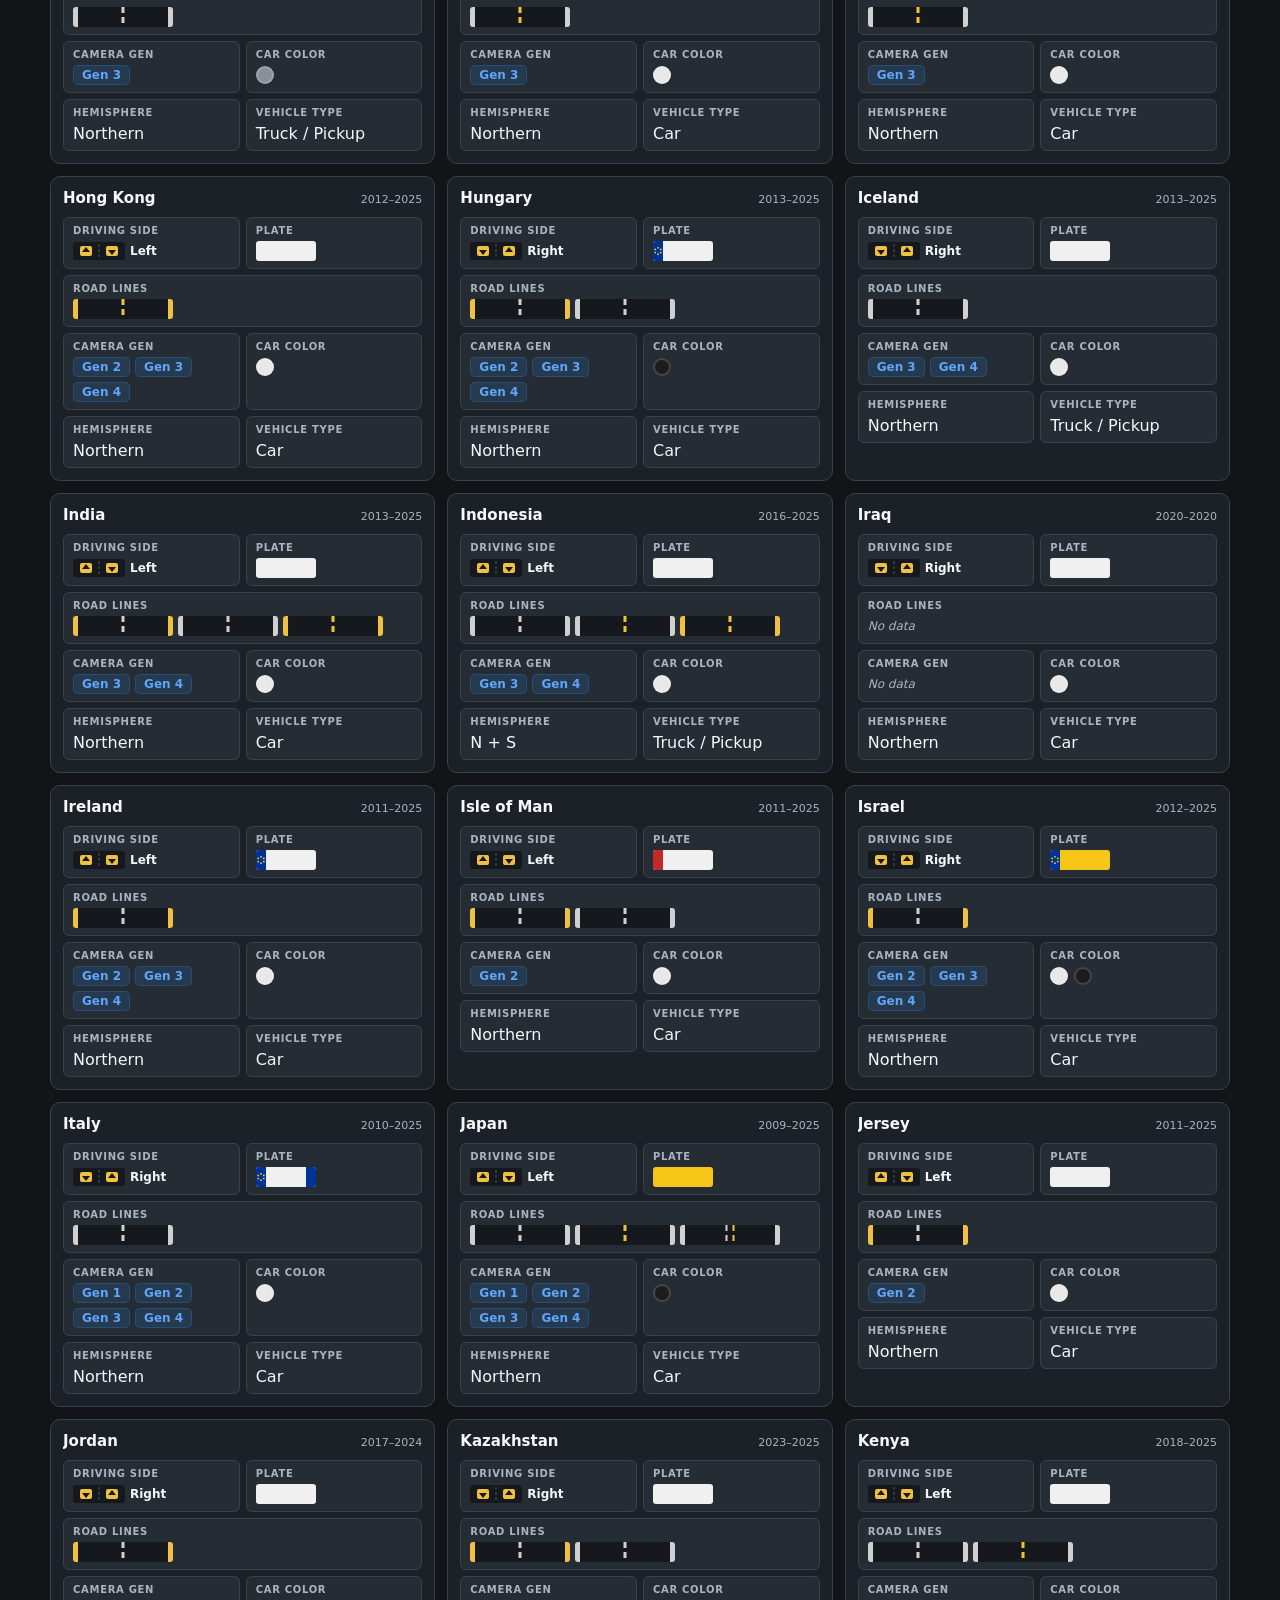
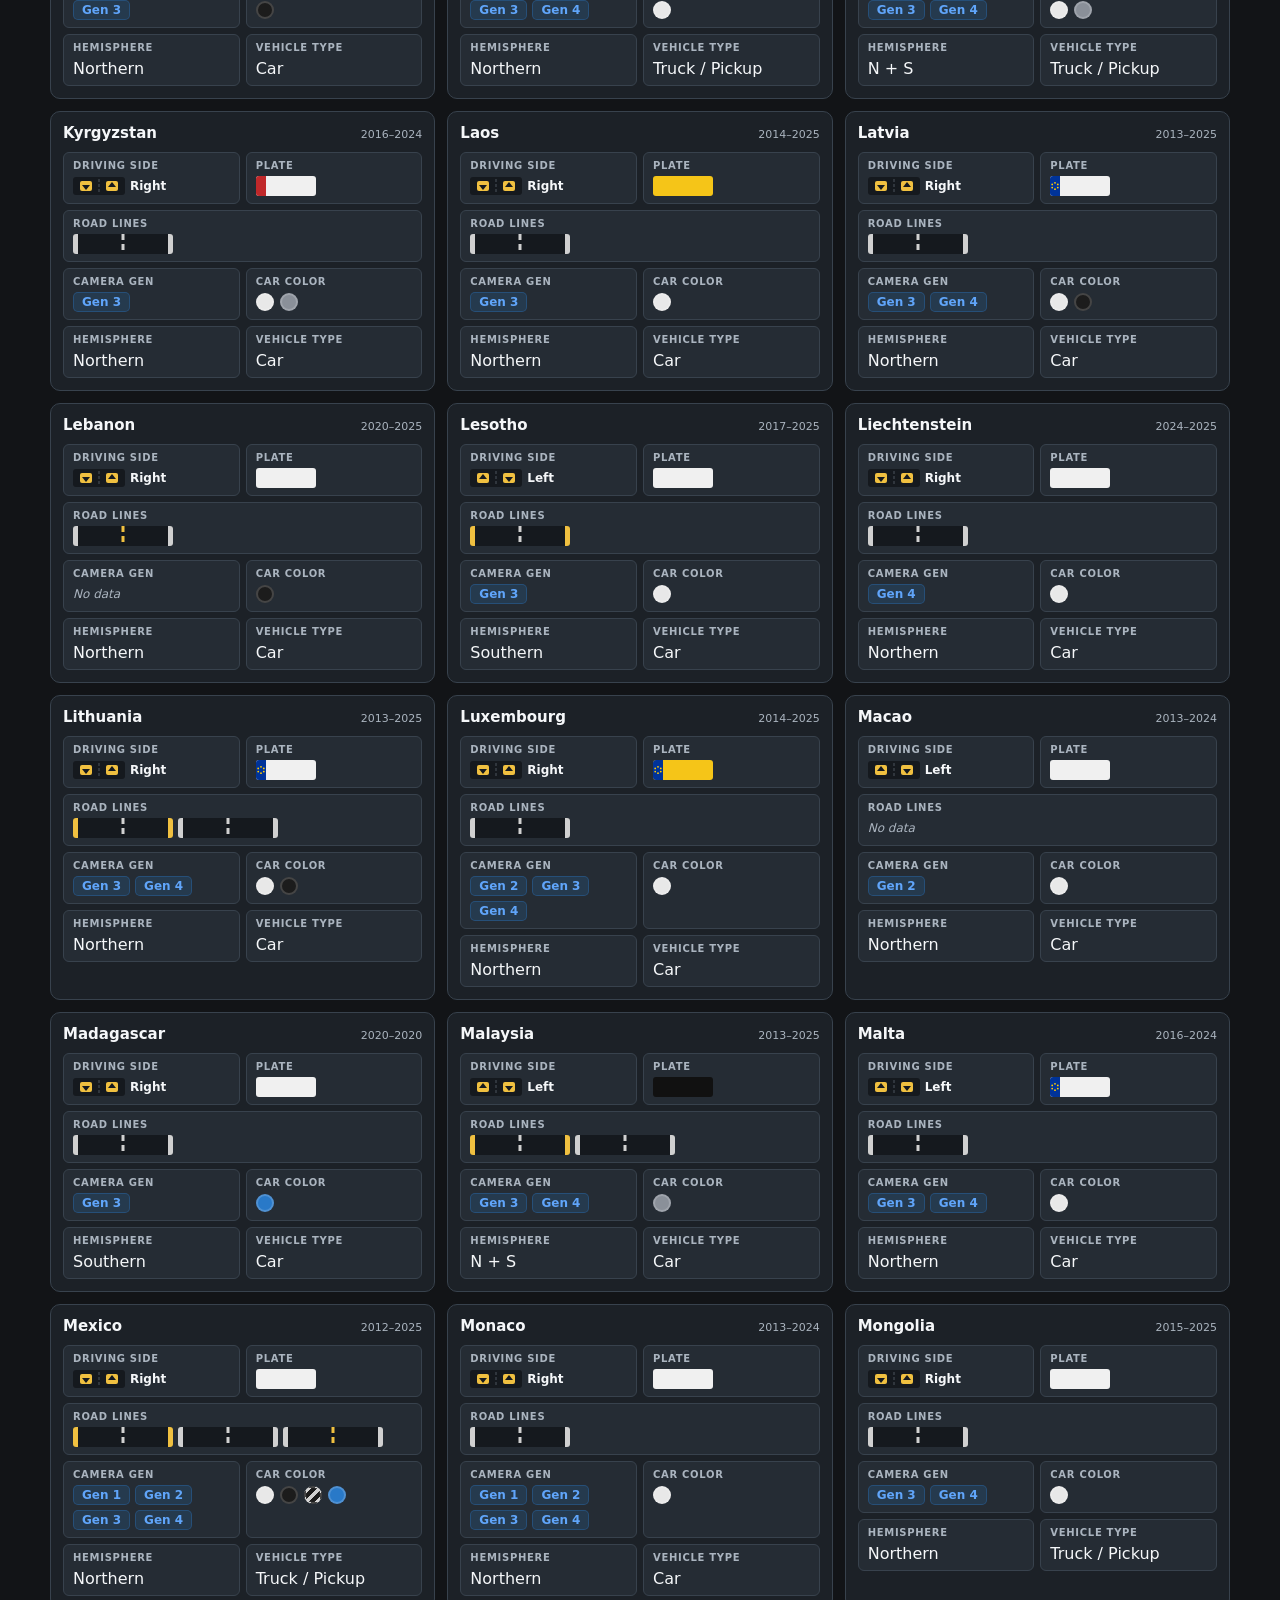
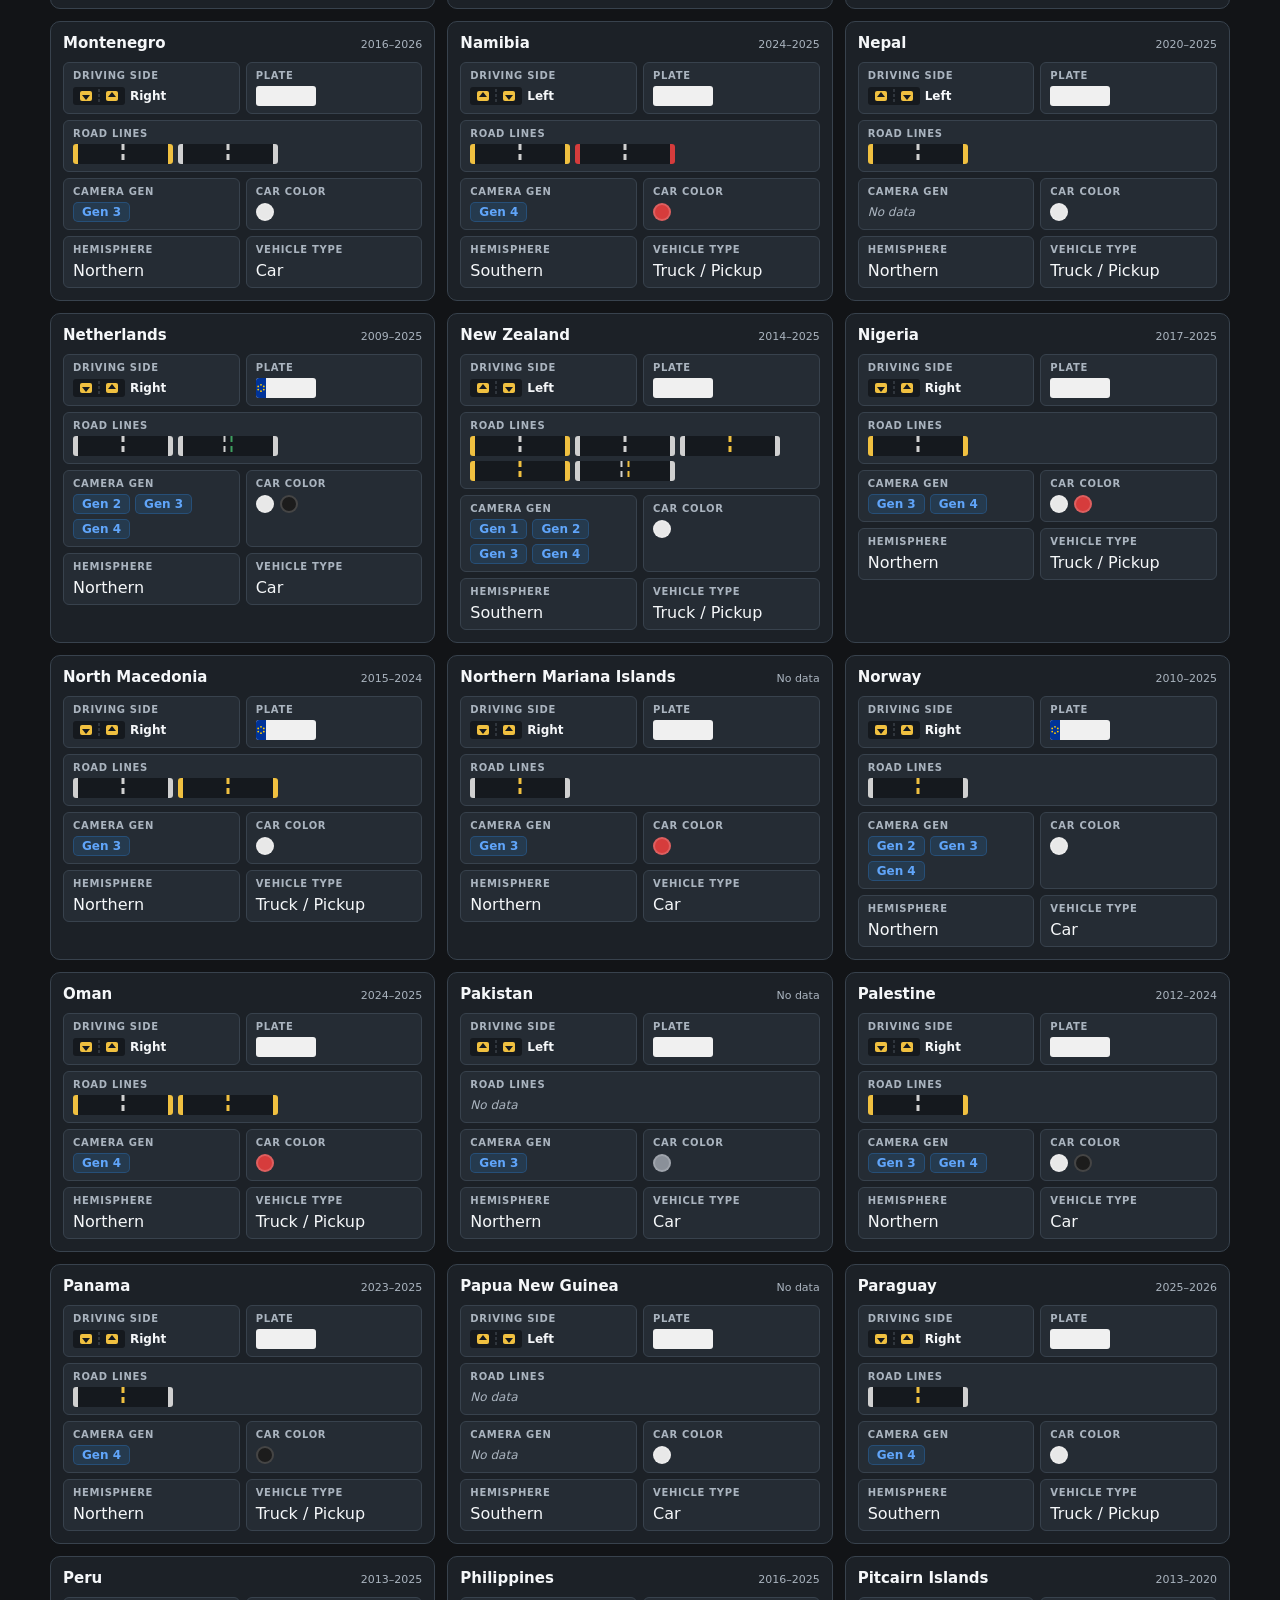
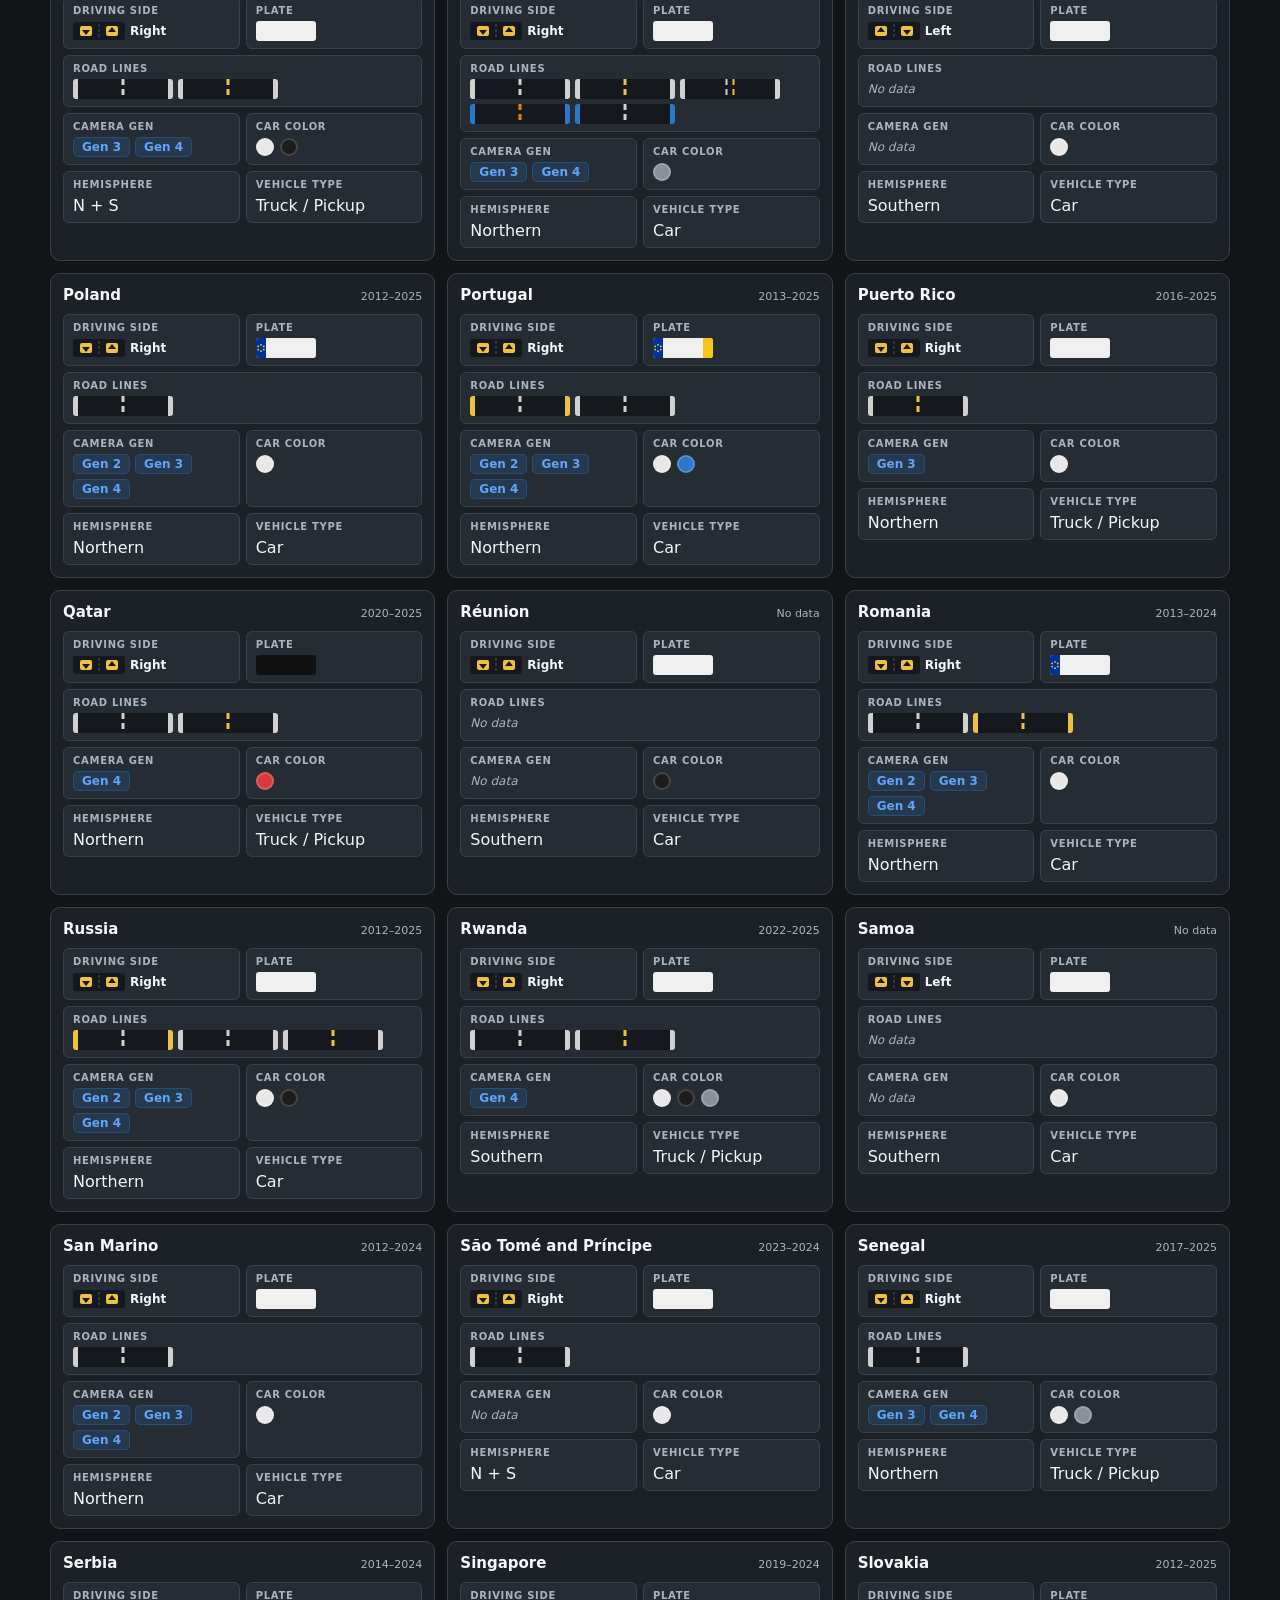
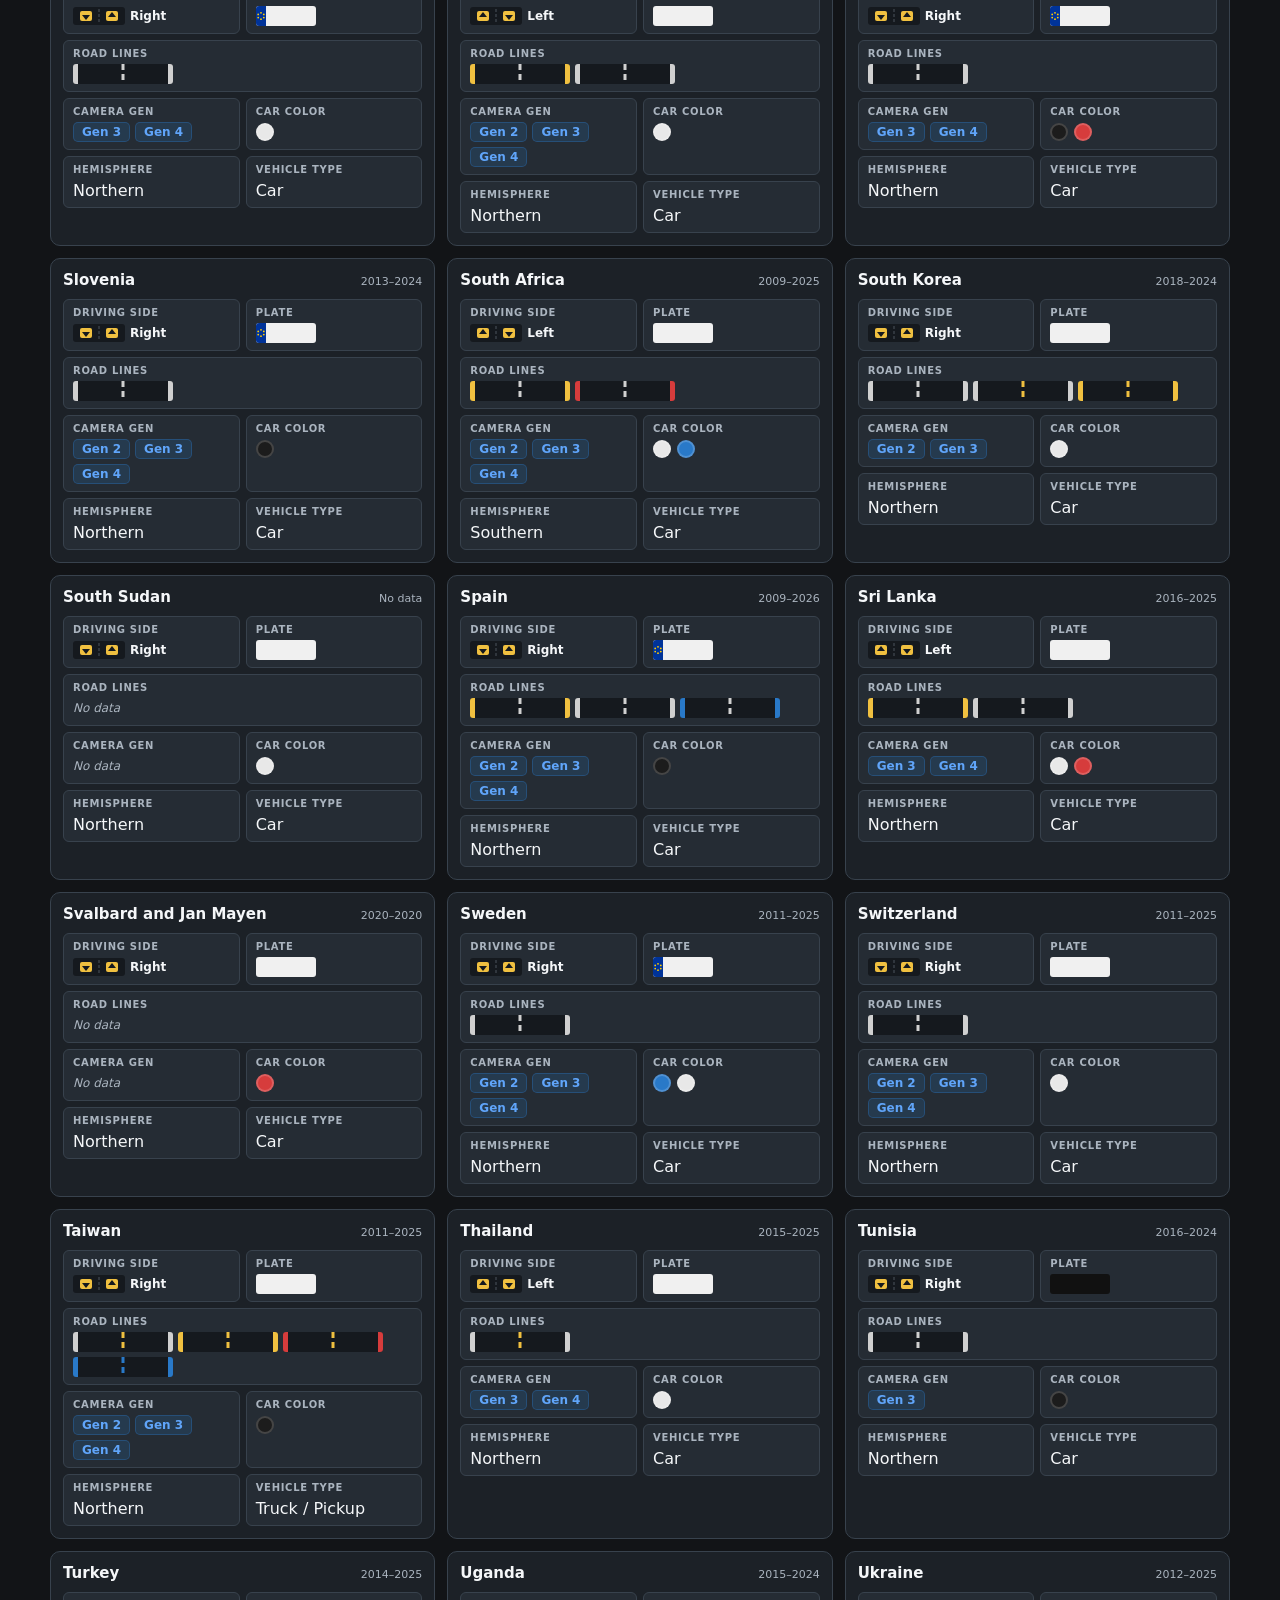
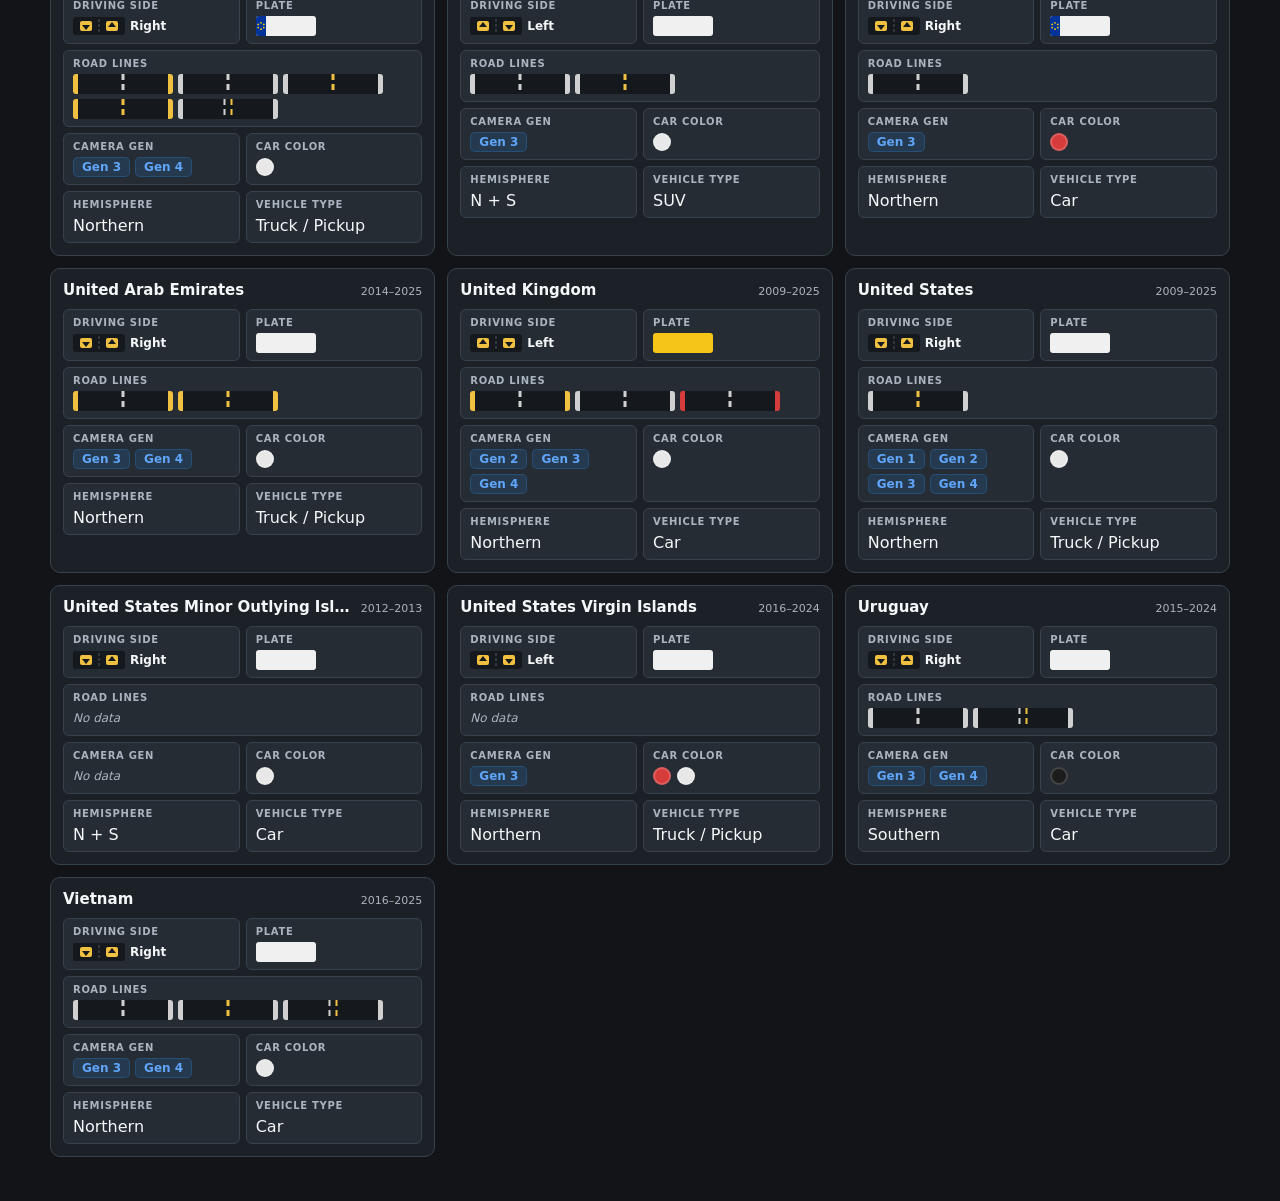
==== commit 581aae9f: "Add landing page" ====
--- a/filters.html
+++ b/filters.html
@@ -18,7 +18,8 @@
           <span class="nav-new-badge">new</span>
         </span>
         <a class="nav-link" href="us-plates.html">US Plates</a>
-        <a class="nav-link" href="index.html">Car map</a>
+        <a class="nav-link" href="googlecars.html">Car map</a>
+        <a class="nav-link" href="index.html">Home</a>
       </header>
 
       <div class="search-wrap">
